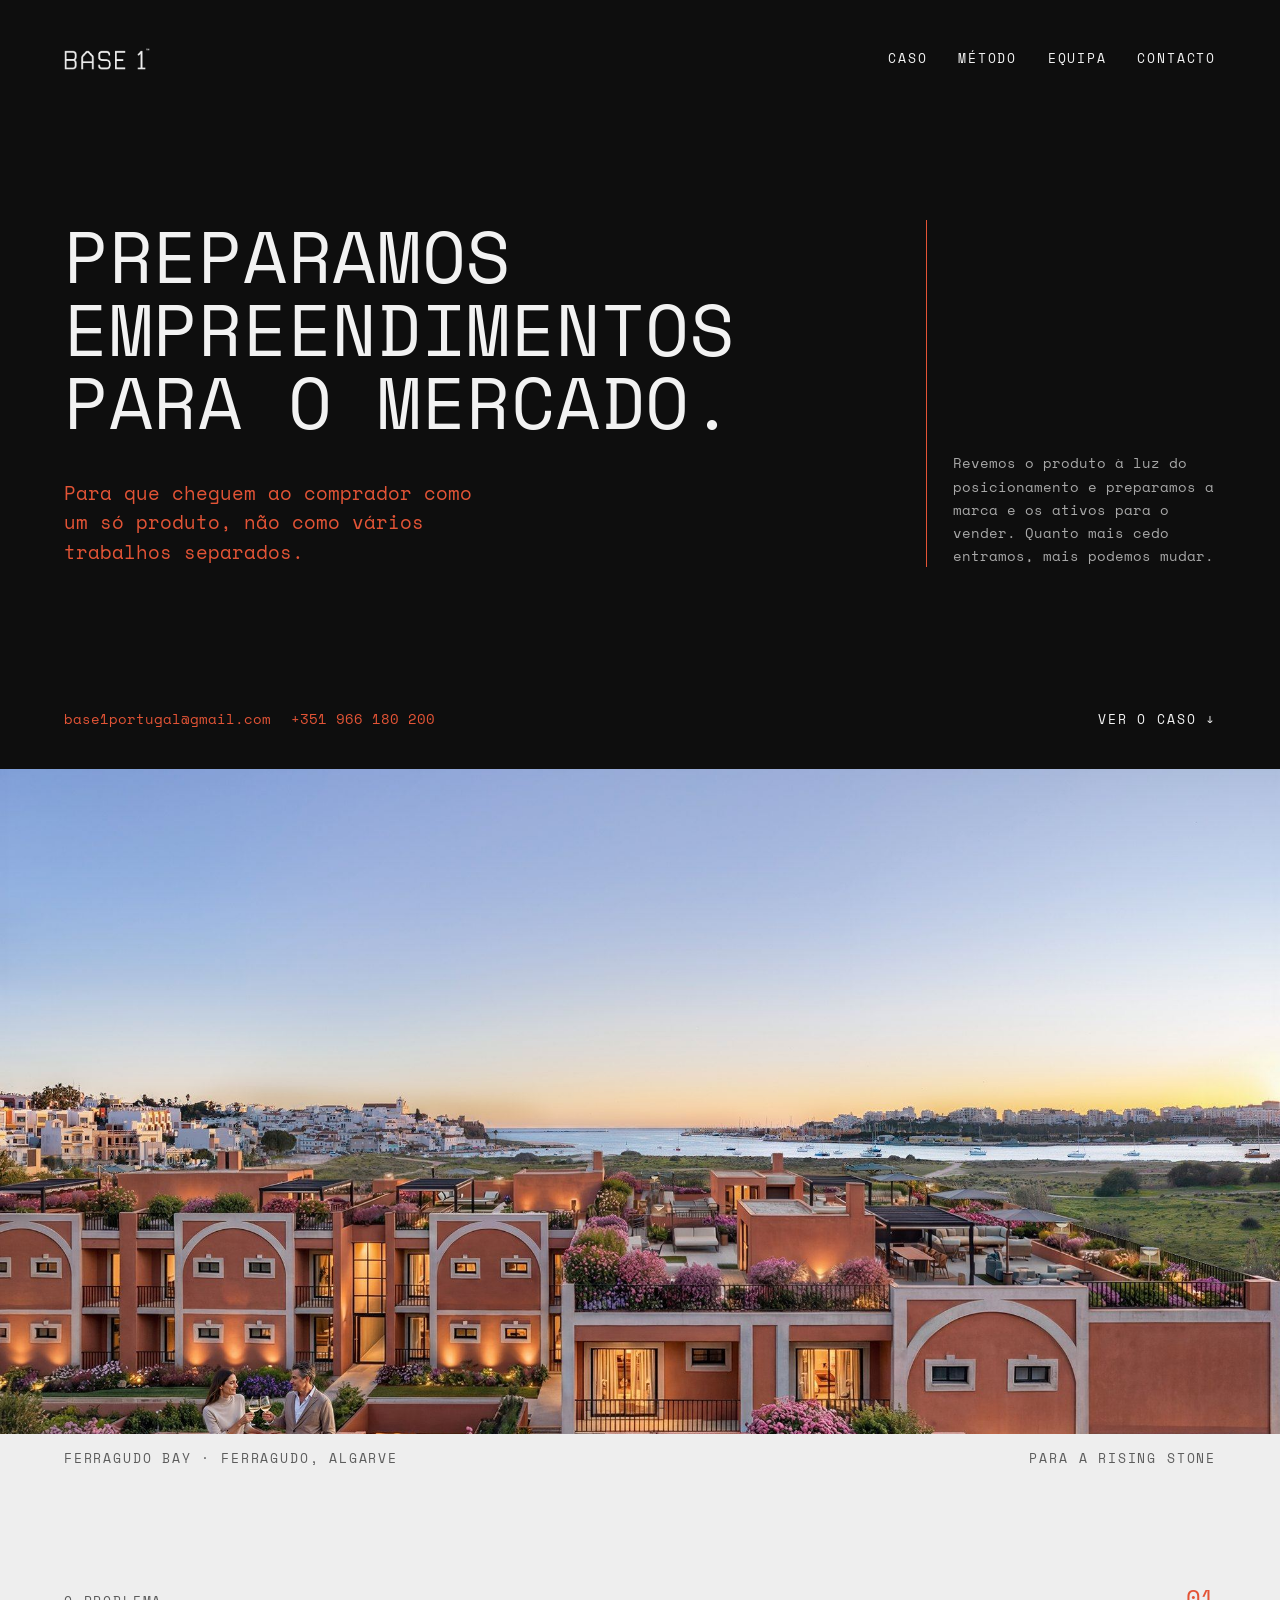
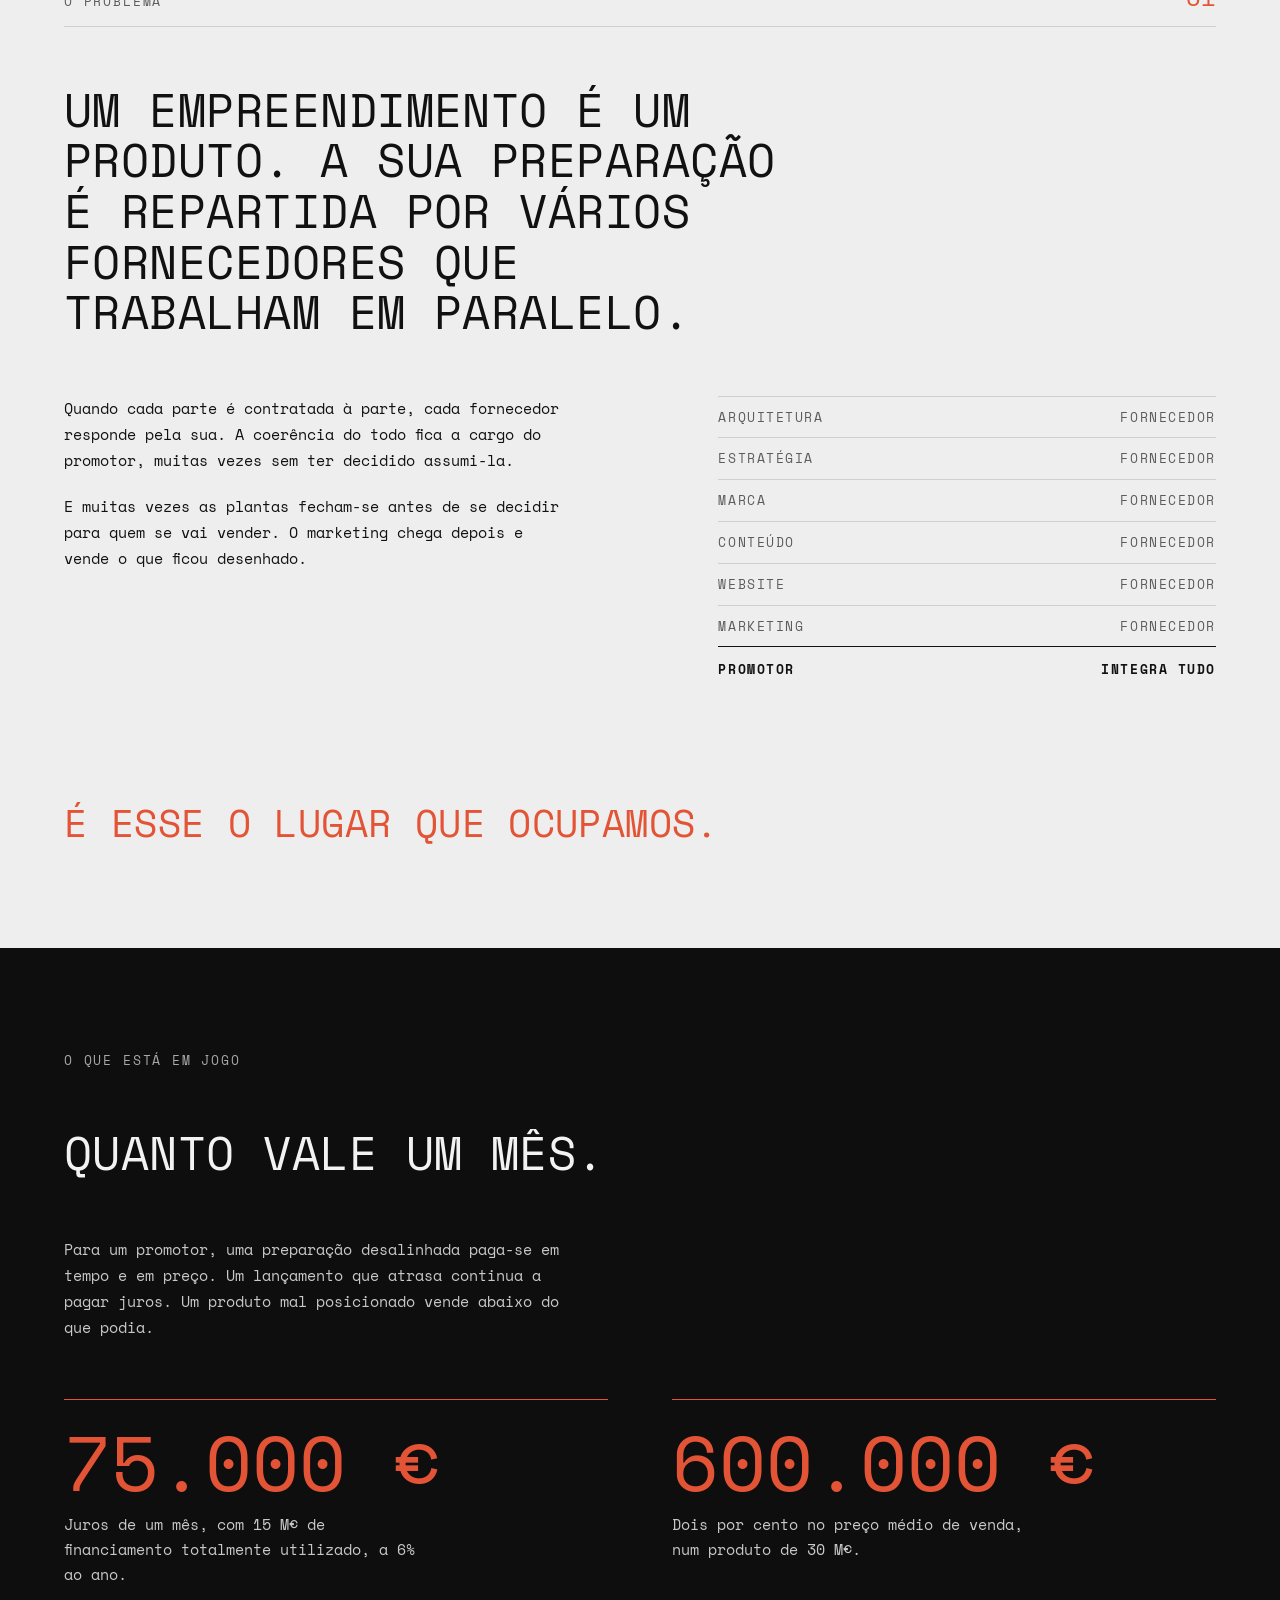
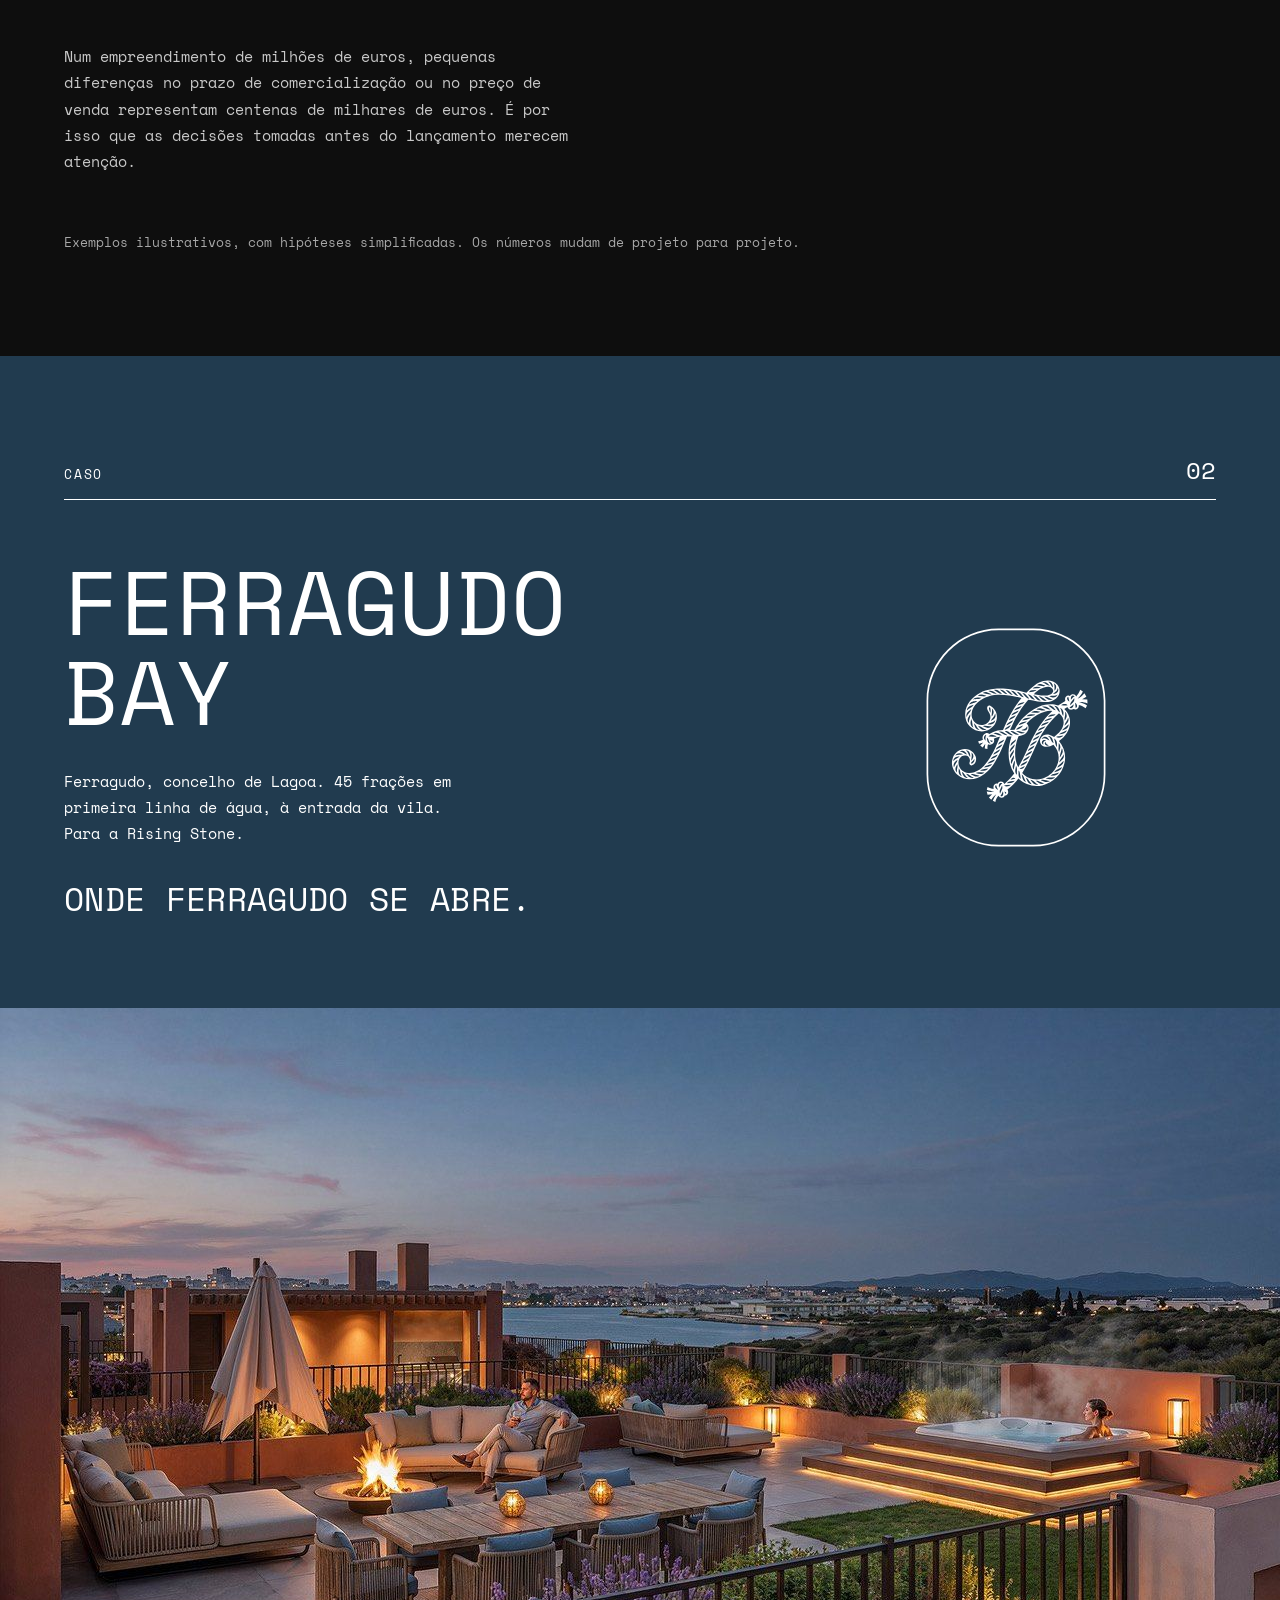
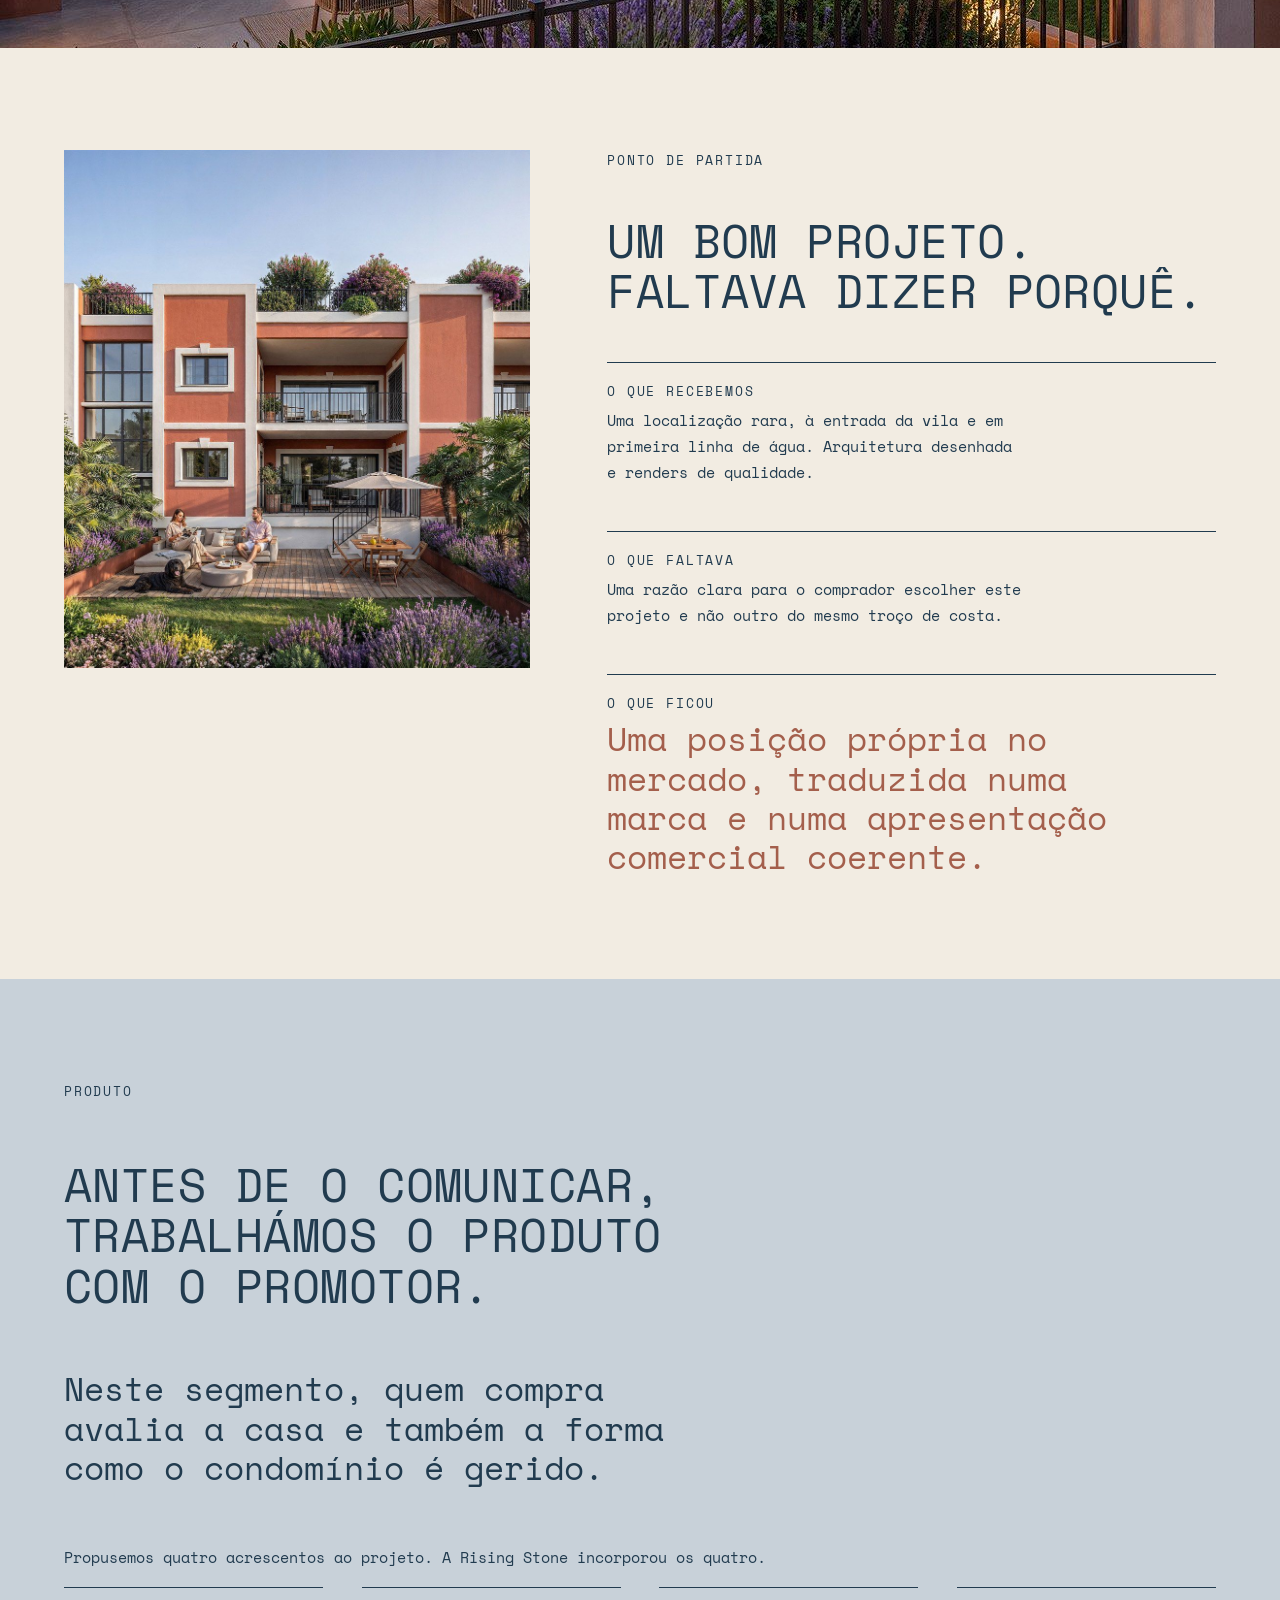
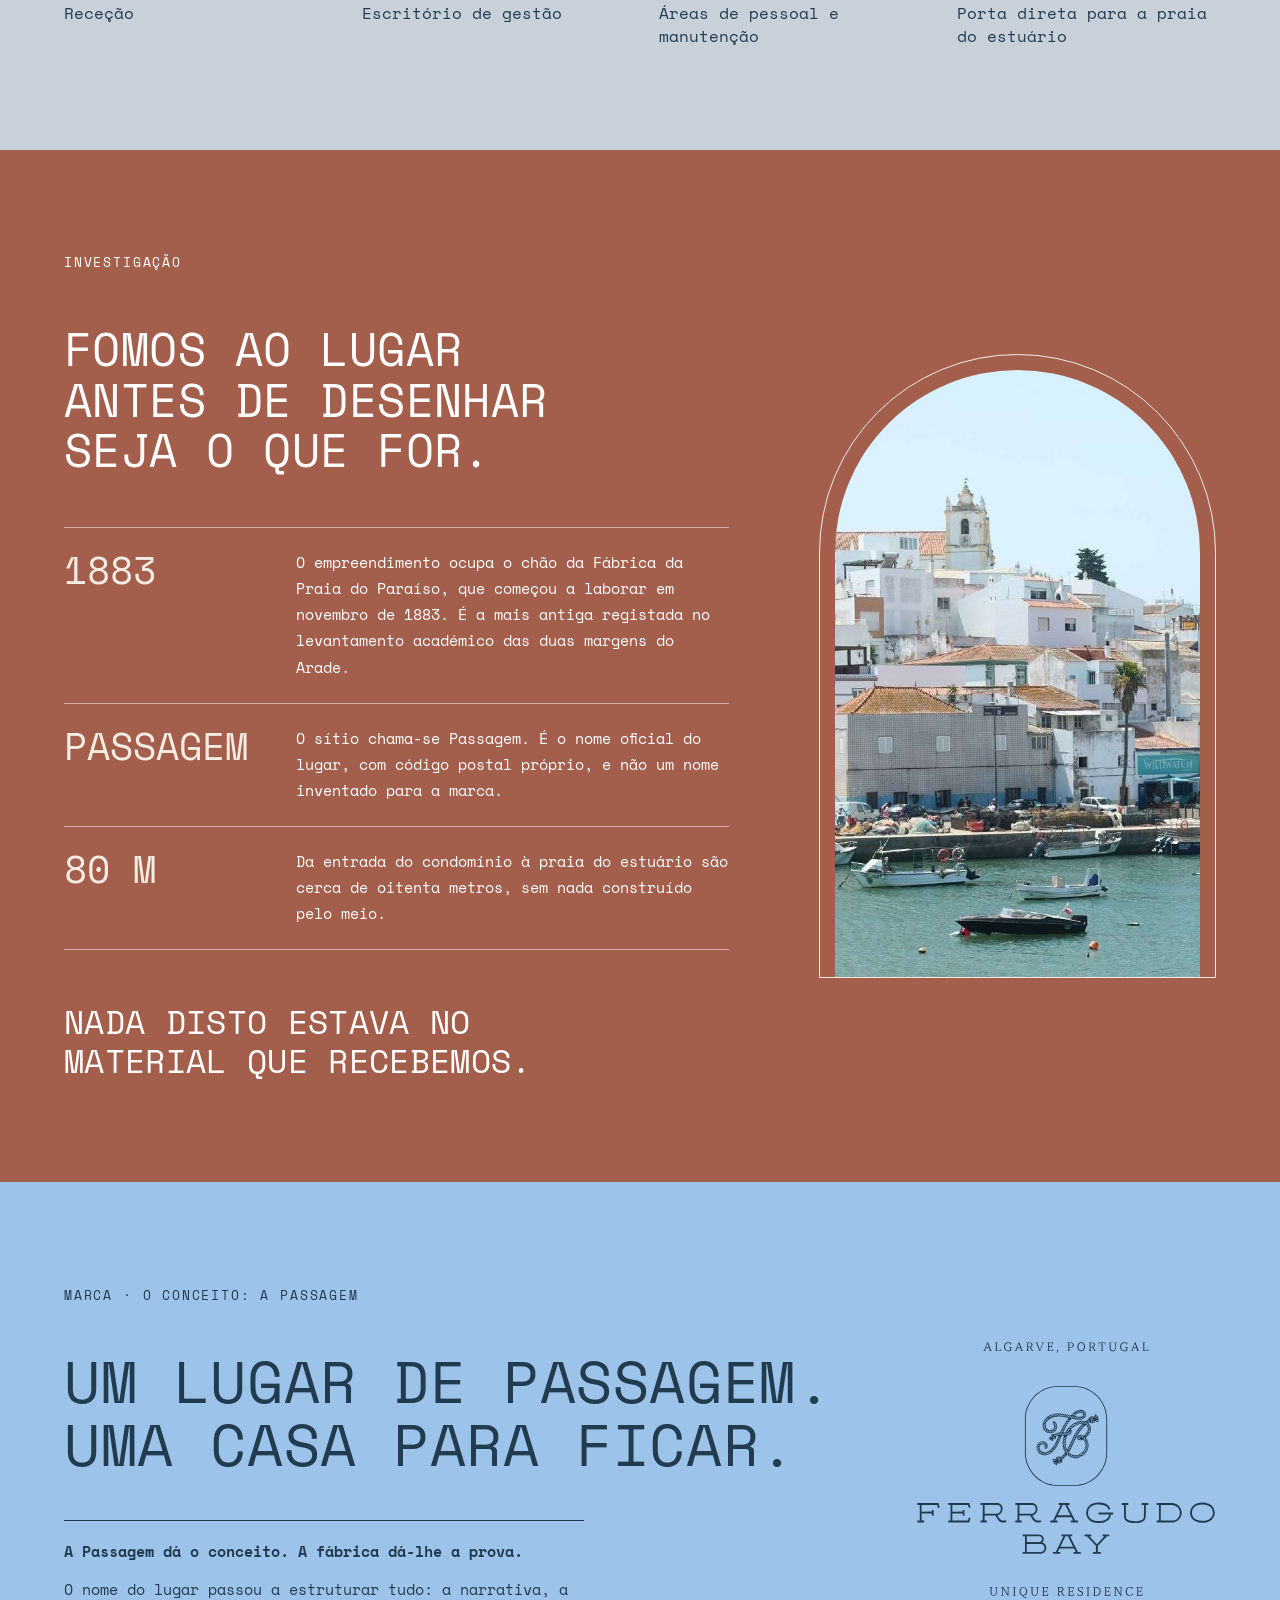
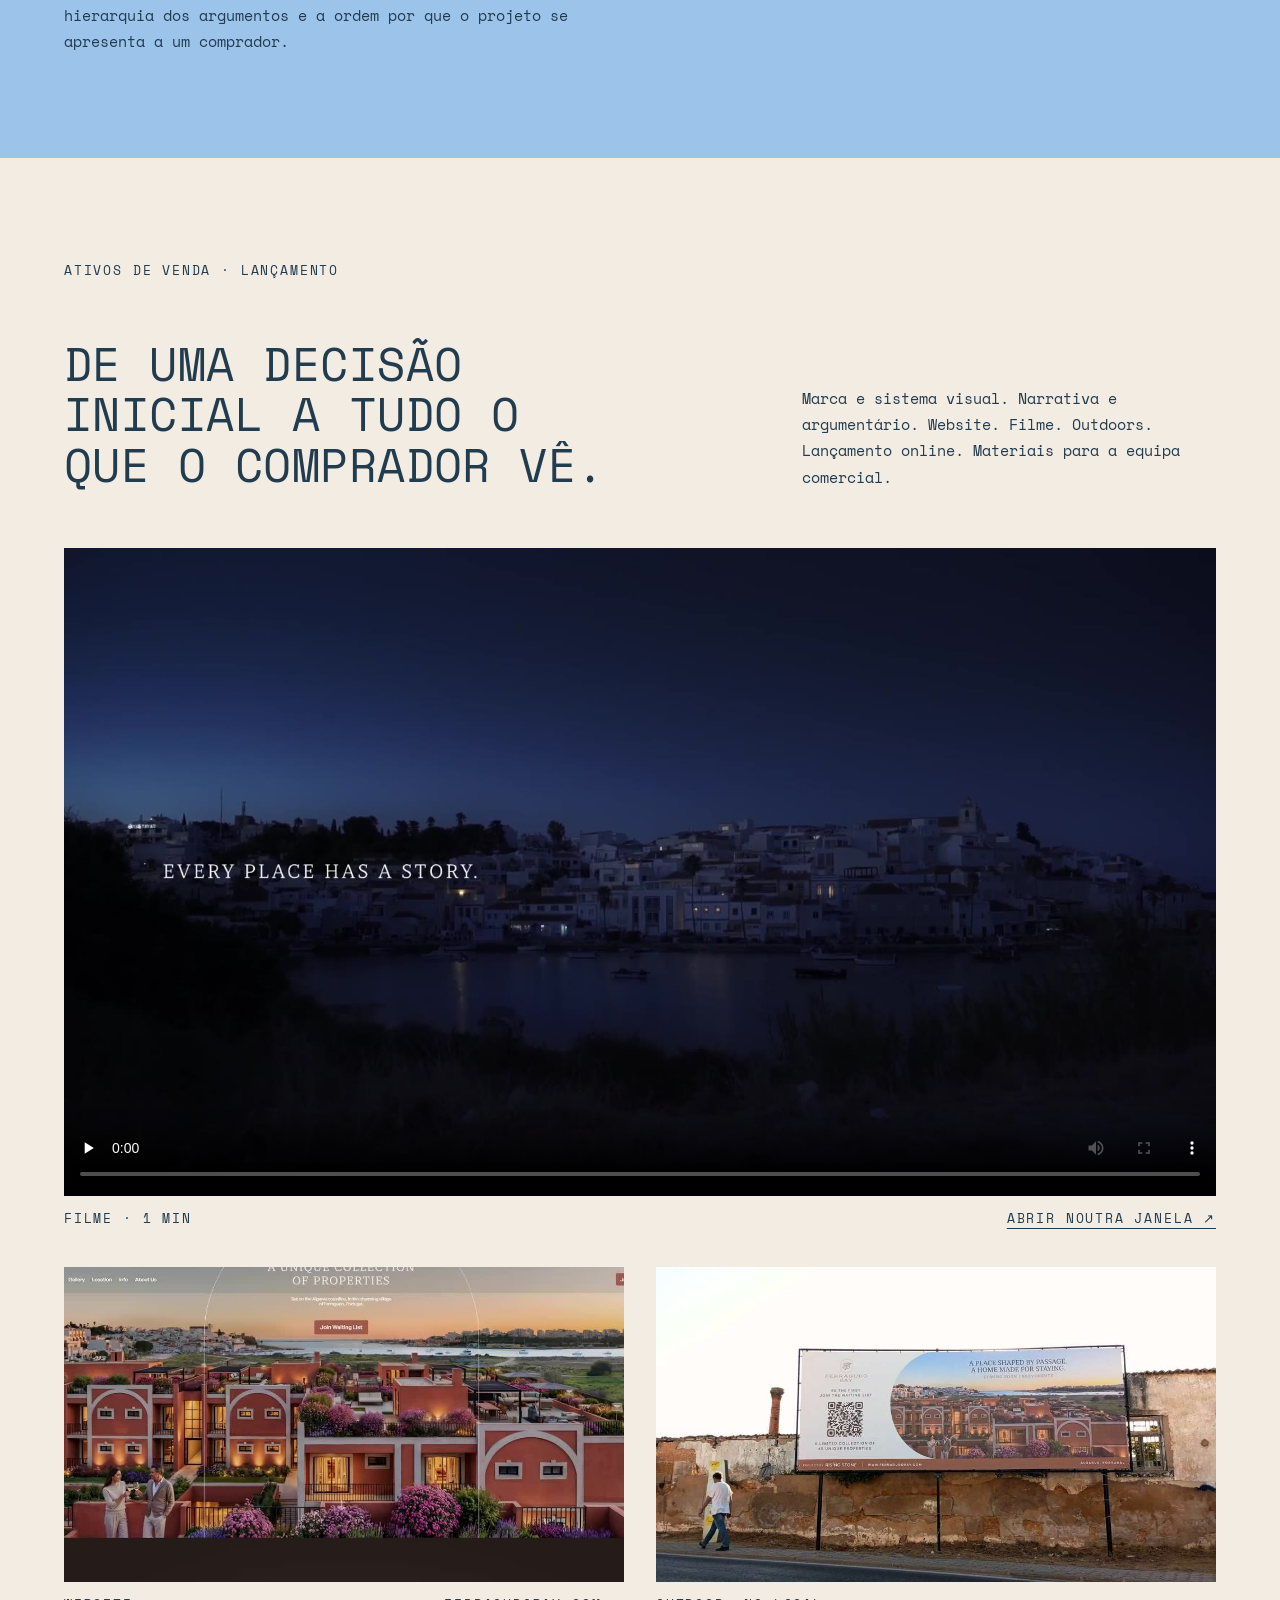
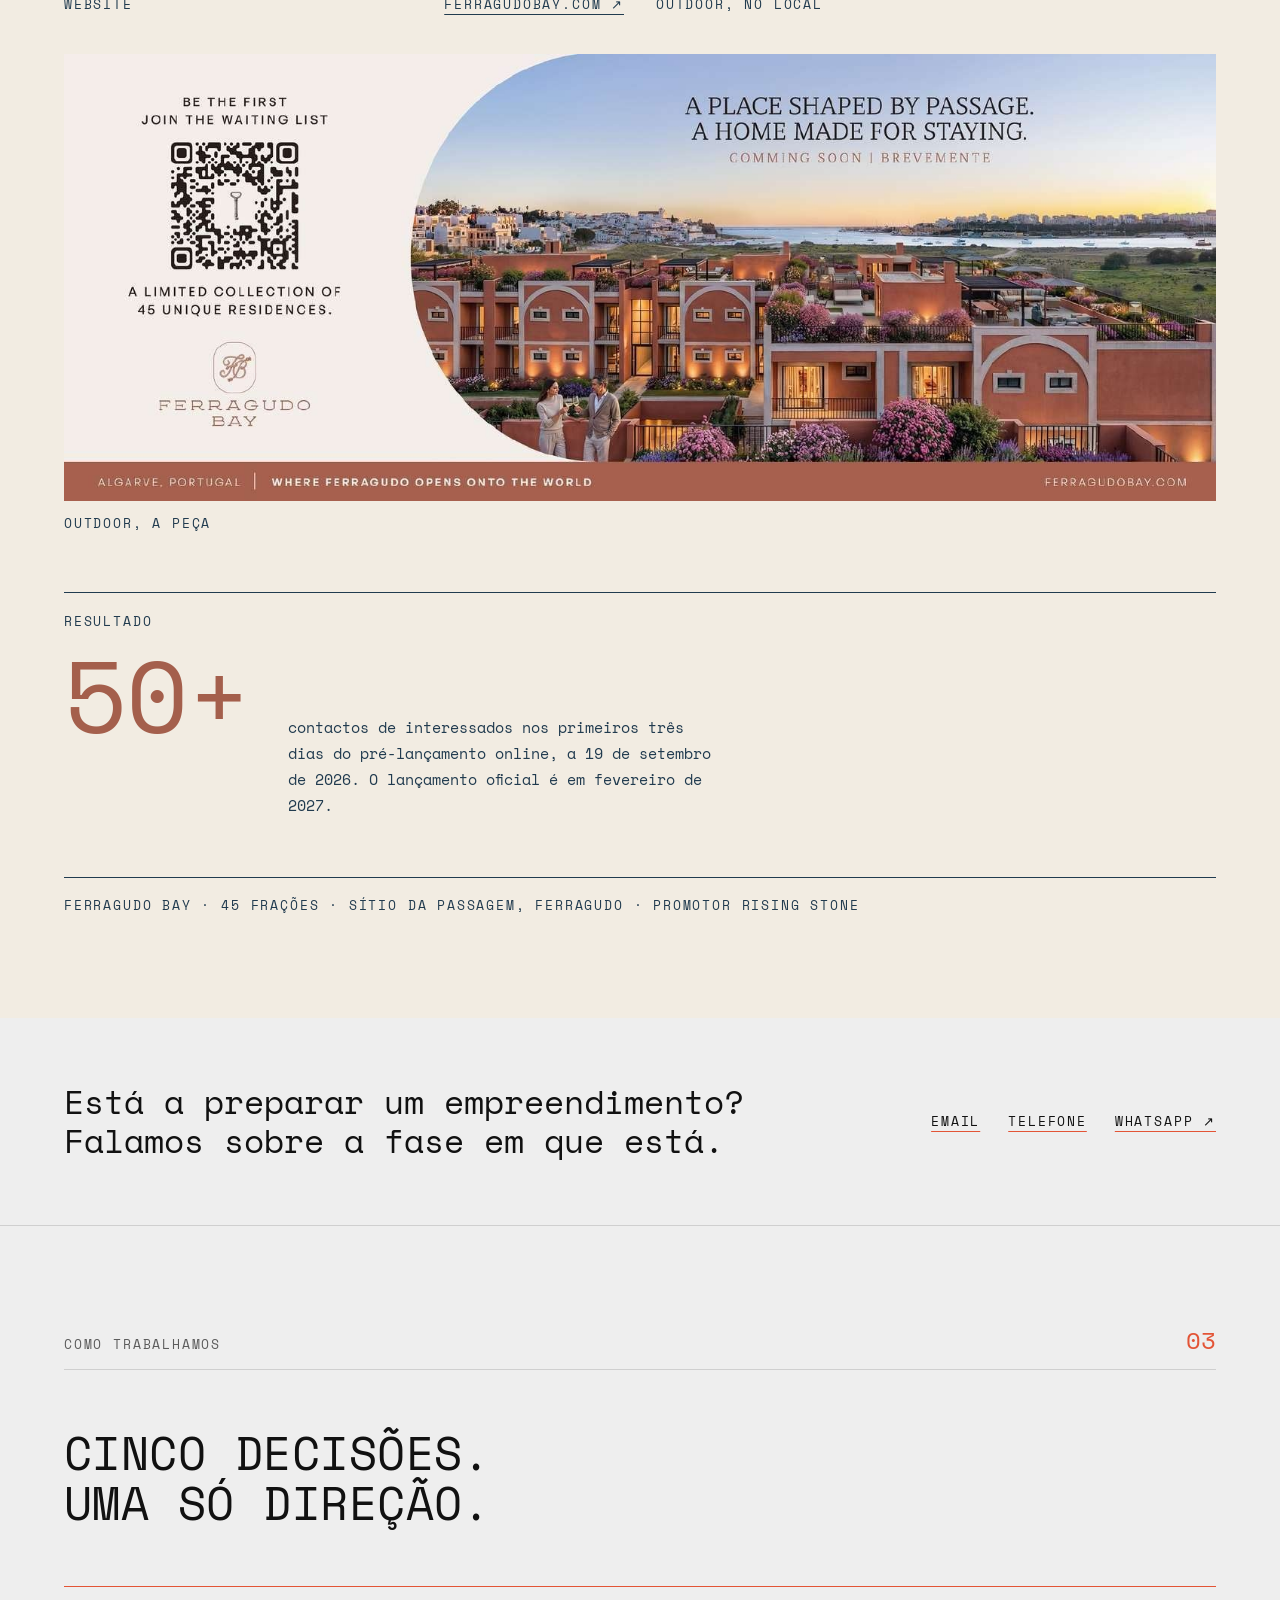
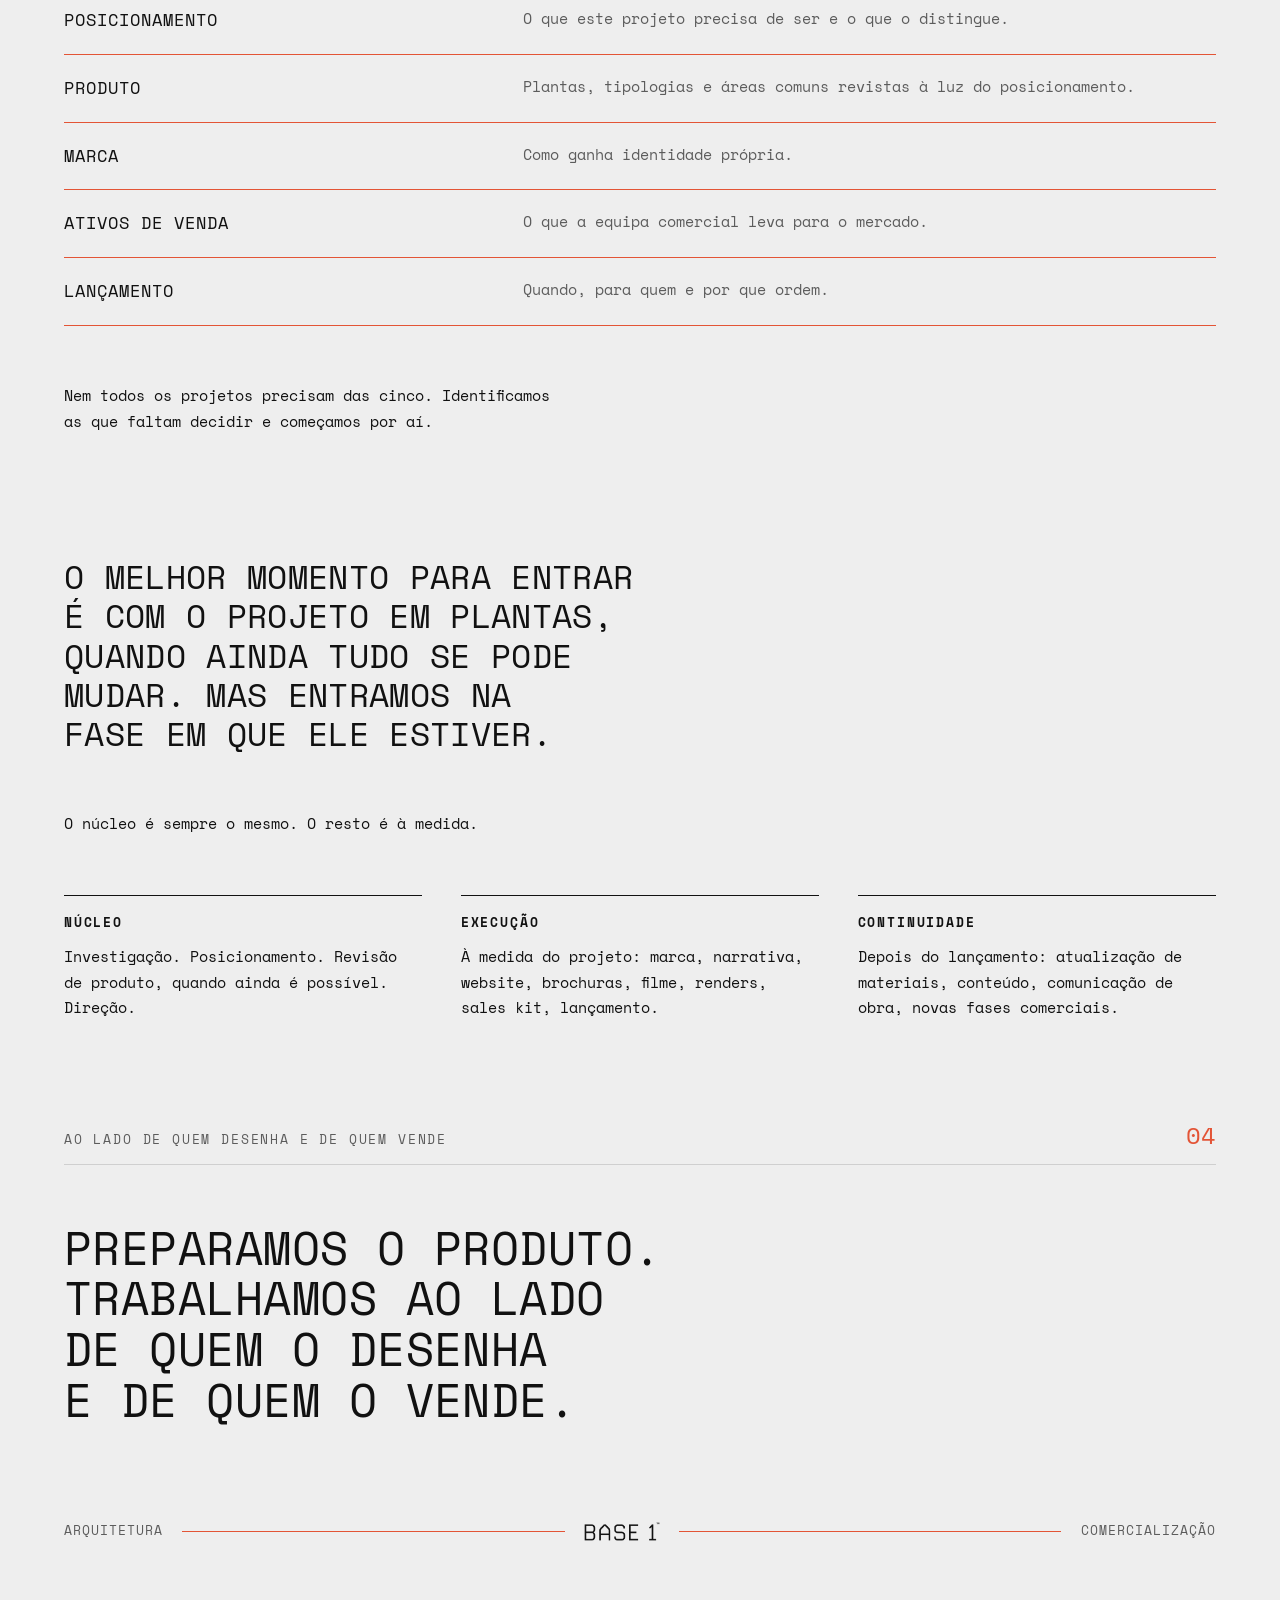
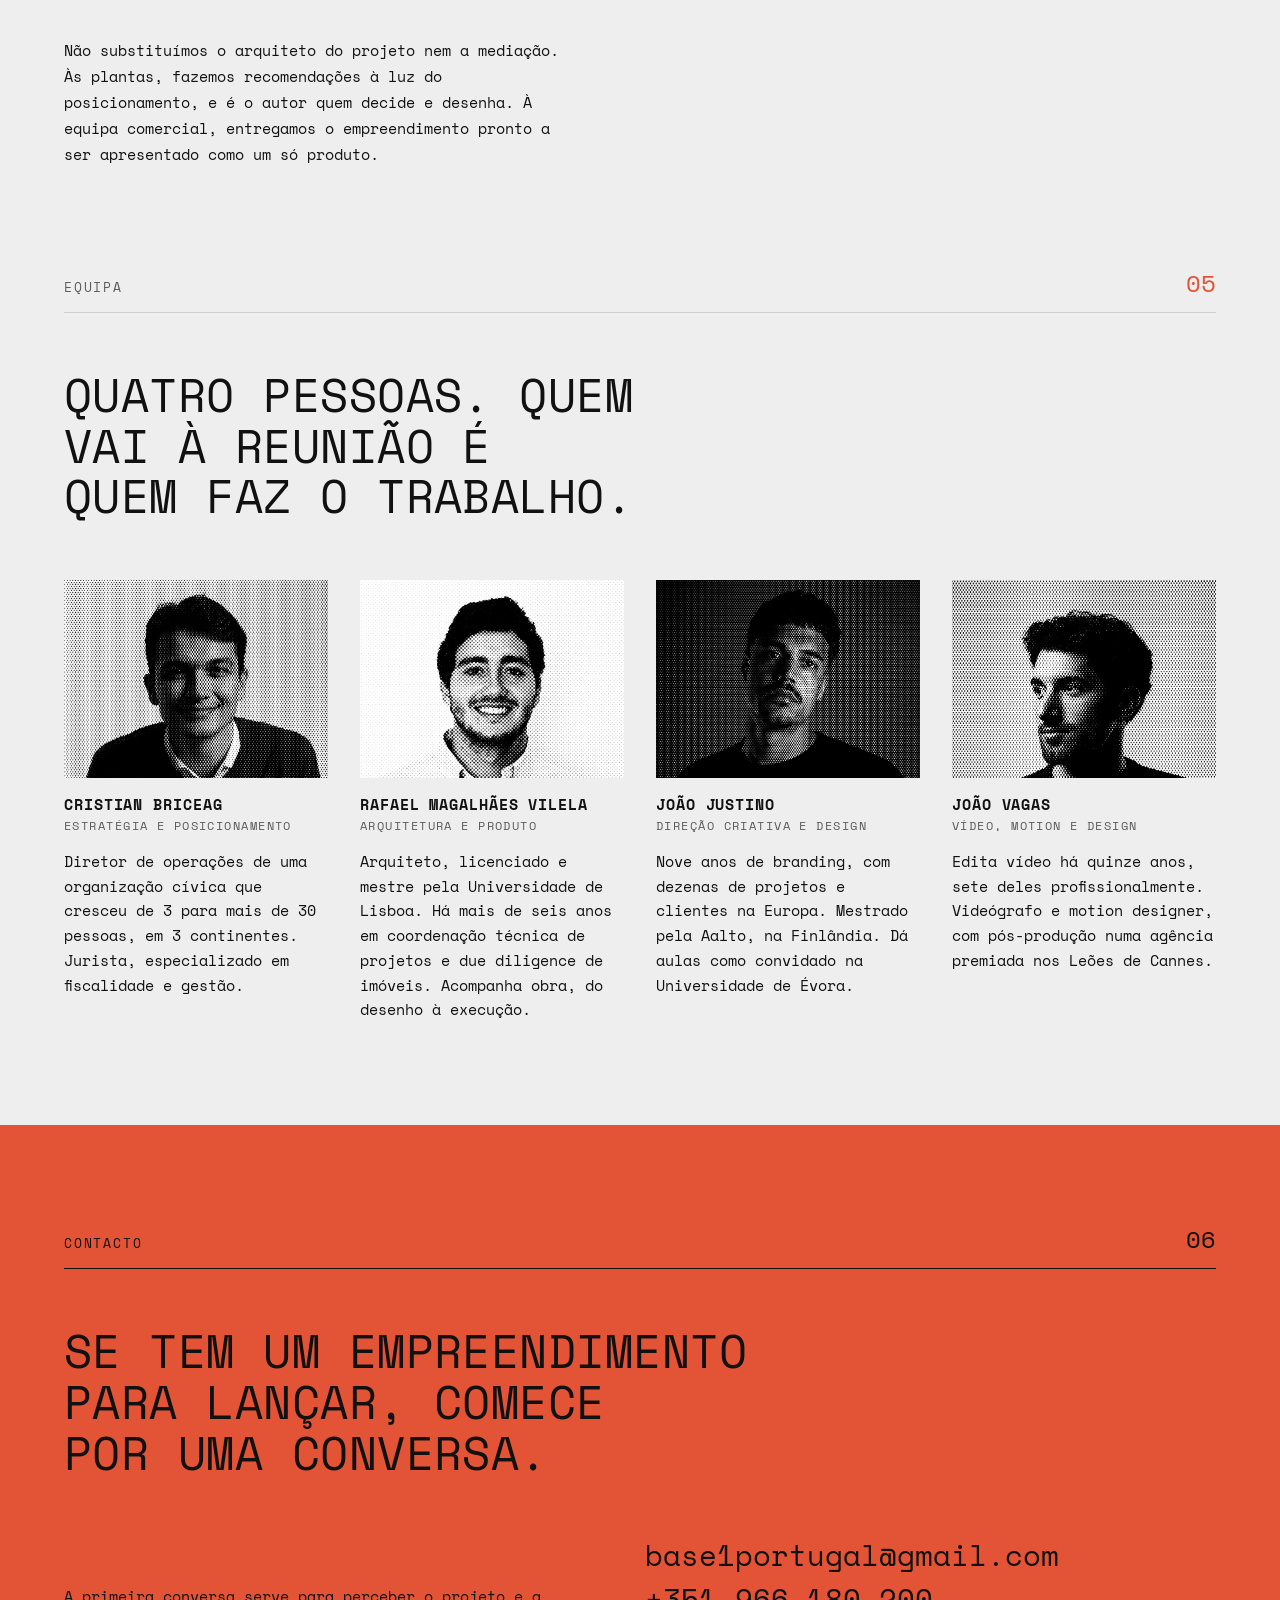
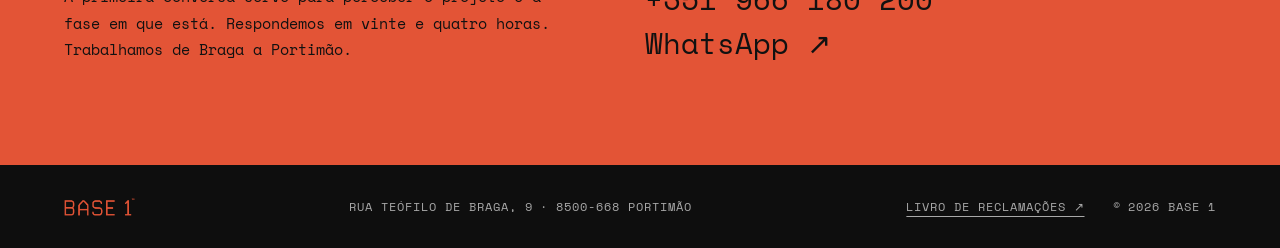
==== index.html @ d5cacc47 "Conceito: logótipo completo do Ferragudo Bay em SVG Co-Authored-By: Claude Opus 5.5 <noreply@anthrop" ====
<!doctype html>
<html lang="pt-PT">
<head>
<meta charset="utf-8">
<meta name="viewport" content="width=device-width, initial-scale=1, viewport-fit=cover">
<title>Base 1 · Preparamos empreendimentos para o mercado</title>
<meta name="description" content="A Base 1 prepara empreendimentos imobiliários para o mercado: produto, posicionamento, marca, ativos de venda e lançamento. Um só parceiro, das plantas ao lançamento.">
<meta name="robots" content="noindex">
<meta name="theme-color" content="#0E0E0E">

<meta property="og:type" content="website">
<meta property="og:locale" content="pt_PT">
<meta property="og:site_name" content="Base 1">
<meta property="og:title" content="Base 1 · Preparamos empreendimentos para o mercado">
<meta property="og:description" content="Produto, posicionamento, marca, ativos de venda e lançamento. Um só parceiro, das plantas ao lançamento.">
<meta property="og:image" content="https://cultureon.github.io/base1portugal.github.io/assets/img/og.jpg">
<meta property="og:image:width" content="1200">
<meta property="og:image:height" content="630">
<meta name="twitter:card" content="summary_large_image">

<link rel="icon" type="image/png" sizes="32x32" href="favicon-32.png">
<link rel="apple-touch-icon" href="apple-touch-icon.png">
<link rel="preload" href="assets/fonts/space-mono-400.woff2" as="font" type="font/woff2" crossorigin>
<link rel="stylesheet" href="assets/site.css?v=2026-10-27b">
</head>
<body>
<a class="skip" href="#conteudo">Saltar para o conteúdo</a>

<!-- ================= HERO ================= -->
<header class="hero band-night">
  <div class="wrap">
    <div class="topbar">
      <img src="assets/img/base1-logo-white.png" alt="Base 1" width="499" height="127">
      <nav class="nav" aria-label="Secções">
        <a href="#caso">Caso</a>
        <a href="#metodo">Método</a>
        <a href="#equipa">Equipa</a>
        <a href="#contacto">Contacto</a>
      </nav>
    </div>
    <div class="hero-main">
      <div class="hero-text">
        <h1 class="caps t-hero">Preparamos empreendimentos para o mercado.</h1>
        <p class="hero-sub">Para que cheguem ao comprador como um só produto, não como vários trabalhos separados.</p>
      </div>
      <p class="hero-aside">Revemos o produto à luz do posicionamento e preparamos a marca e os ativos para o vender. Quanto mais cedo entramos, mais podemos mudar.</p>
    </div>
    <div class="hero-foot">
      <span class="contacts"><span>base1portugal@gmail.com</span><span>+351 966 180 200</span></span>
      <a class="label" href="#caso">Ver o caso ↓</a>
    </div>
  </div>
</header>

<main id="conteudo">

<!-- Imagem de abertura -->
<figure class="bleed bleed--tall">
  <img src="assets/img/hero-2000.jpg"
       srcset="assets/img/hero-1000.jpg 1000w, assets/img/hero-2000.jpg 2000w"
       sizes="100vw" width="2000" height="1333"
       alt="Vista aérea do Ferragudo Bay ao entardecer, com a vila de Ferragudo e o estuário do Arade ao fundo">
  <figcaption class="wrap caption-bar label">
    <span>Ferragudo Bay · Ferragudo, Algarve</span>
    <span>Para a Rising Stone</span>
  </figcaption>
</figure>

<!-- ================= 01 · O PROBLEMA ================= -->
<section class="sec" aria-labelledby="t-problema">
  <div class="wrap stack">
    <div class="sec-head"><span class="label">O problema</span><span class="num">01</span></div>
    <h2 id="t-problema" class="caps t-l" style="max-width: 30ch;">Um empreendimento é um produto. A sua preparação é repartida por vários fornecedores que trabalham em paralelo.</h2>
    <div class="row" style="align-items: flex-start;">
      <div style="flex: 1 1 420px; display: flex; flex-direction: column; gap: 20px;">
        <p class="body">Quando cada parte é contratada à parte, cada fornecedor responde pela sua. A coerência do todo fica a cargo do promotor, muitas vezes sem ter decidido assumi-la.</p>
        <p class="body">E muitas vezes as plantas fecham-se antes de se decidir para quem se vai vender. O marketing chega depois e vende o que ficou desenhado.</p>
      </div>
      <div class="suppliers" aria-label="Quem trabalha num empreendimento">
        <div><span>Arquitetura</span><span>Fornecedor</span></div>
        <div><span>Estratégia</span><span>Fornecedor</span></div>
        <div><span>Marca</span><span>Fornecedor</span></div>
        <div><span>Conteúdo</span><span>Fornecedor</span></div>
        <div><span>Website</span><span>Fornecedor</span></div>
        <div><span>Marketing</span><span>Fornecedor</span></div>
        <div class="total"><span>Promotor</span><span>Integra tudo</span></div>
      </div>
    </div>
    <p class="caps statement accent">É esse o lugar que ocupamos.</p>
  </div>
</section>

<!-- Quanto vale um mês -->
<section class="sec band-night" aria-labelledby="t-mes">
  <div class="wrap stack">
    <span class="label" style="color: var(--night-muted);">O que está em jogo</span>
    <h2 id="t-mes" class="caps t-l">Quanto vale um mês.</h2>
    <p class="body">Para um promotor, uma preparação desalinhada paga-se em tempo e em preço. Um lançamento que atrasa continua a pagar juros. Um produto mal posicionado vende abaixo do que podia.</p>
    <div class="figures">
      <div class="figure">
        <span class="big">75.000 €</span>
        <span class="small">Juros de um mês, com 15 M€ de financiamento totalmente utilizado, a 6% ao ano.</span>
      </div>
      <div class="figure">
        <span class="big">600.000 €</span>
        <span class="small">Dois por cento no preço médio de venda, num produto de 30 M€.</span>
      </div>
    </div>
    <p class="body">Num empreendimento de milhões de euros, pequenas diferenças no prazo de comercialização ou no preço de venda representam centenas de milhares de euros. É por isso que as decisões tomadas antes do lançamento merecem atenção.</p>
    <p class="footnote">Exemplos ilustrativos, com hipóteses simplificadas. Os números mudam de projeto para projeto.</p>
  </div>
</section>

<!-- ================= 02 · CASO · paleta Ferragudo Bay ================= -->
<section id="caso" class="sec band-navy" aria-labelledby="t-caso" style="padding-bottom: clamp(56px, 7vw, 104px);">
  <div class="wrap stack">
    <div class="sec-head"><span class="label">Caso</span><span class="num">02</span></div>
    <div class="row case-open">
      <div class="text">
        <h2 id="t-caso" class="caps t-xl">Ferragudo Bay</h2>
        <p class="body" style="max-width: 46ch;">Ferragudo, concelho de Lagoa. 45 frações em primeira linha de água, à entrada da vila. Para a Rising Stone.</p>
        <p class="caps t-m">Onde Ferragudo se abre.</p>
      </div>
      <div class="mark"><img src="assets/img/fb-simbolo-white.svg" alt="Símbolo Ferragudo Bay" width="1324" height="1608" loading="lazy"></div>
    </div>
  </div>
</section>

<figure class="bleed bleed--mid">
  <img src="assets/img/fb-rooftop.jpg" width="1280" height="853" loading="lazy" alt="Rooftop do Ferragudo Bay ao anoitecer, com o estuário e Portimão ao fundo">
</figure>

<section class="sec band-stone" aria-label="Ponto de partida">
  <div class="wrap row before-after">
    <div class="pic"><img src="assets/img/fb-jardim.jpg" width="960" height="1067" loading="lazy" alt="Fachada e jardim de uma das casas do Ferragudo Bay"></div>
    <div class="text">
      <span class="label">Ponto de partida</span>
      <h3 class="caps t-l">Um bom projeto. Faltava dizer porquê.</h3>
      <div class="ba-item">
        <span class="label">O que recebemos</span>
        <p class="body" style="max-width: 46ch;">Uma localização rara, à entrada da vila e em primeira linha de água. Arquitetura desenhada e renders de qualidade.</p>
      </div>
      <div class="ba-item">
        <span class="label">O que faltava</span>
        <p class="body" style="max-width: 46ch;">Uma razão clara para o comprador escolher este projeto e não outro do mesmo troço de costa.</p>
      </div>
      <div class="ba-item">
        <span class="label">O que ficou</span>
        <p class="t-m clay" style="max-width: 30ch;">Uma posição própria no mercado, traduzida numa marca e numa apresentação comercial coerente.</p>
      </div>
    </div>
  </div>
</section>

<section class="sec band-mist" aria-label="Produto">
  <div class="wrap stack">
    <span class="label">Produto</span>
    <h3 class="caps t-l" style="max-width: 26ch;">Antes de o comunicar, trabalhámos o produto com o promotor.</h3>
    <p class="t-m" style="max-width: 34ch;">Neste segmento, quem compra avalia a casa e também a forma como o condomínio é gerido.</p>
    <div style="display: flex; flex-direction: column; gap: 18px;">
      <span class="small">Propusemos quatro acrescentos ao projeto. A Rising Stone incorporou os quatro.</span>
      <div class="recs">
        <div>Receção</div>
        <div>Escritório de gestão</div>
        <div>Áreas de pessoal e manutenção</div>
        <div>Porta direta para a praia do estuário</div>
      </div>
    </div>
  </div>
</section>

<section class="sec band-clay" aria-label="Investigação">
  <div class="wrap row method">
    <div class="text">
      <span class="label">Investigação</span>
      <h3 class="caps t-l">Fomos ao lugar antes de desenhar seja o que for.</h3>
      <div class="facts">
        <div class="fact">
          <span class="key">1883</span>
          <p>O empreendimento ocupa o chão da Fábrica da Praia do Paraíso, que começou a laborar em novembro de 1883. É a mais antiga registada no levantamento académico das duas margens do Arade.</p>
        </div>
        <div class="fact">
          <span class="key">Passagem</span>
          <p>O sítio chama-se Passagem. É o nome oficial do lugar, com código postal próprio, e não um nome inventado para a marca.</p>
        </div>
        <div class="fact">
          <span class="key">80 m</span>
          <p>Da entrada do condomínio à praia do estuário são cerca de oitenta metros, sem nada construído pelo meio.</p>
        </div>
      </div>
      <p class="caps t-m">Nada disto estava no material que recebemos.</p>
    </div>
    <div class="arch">
      <div class="frame"><img src="assets/img/ferragudo-vila.jpg" width="534" height="1186" loading="lazy" alt="A vila de Ferragudo vista do rio, com a igreja no alto e barcos no Arade"></div>
    </div>
  </div>
</section>

<section class="sec band-sky" aria-label="O conceito">
  <div class="wrap row concept">
    <div class="text">
      <span class="label">Marca · O conceito: A Passagem</span>
      <p class="caps line">Um lugar de passagem. Uma casa para ficar.</p>
      <div class="note">
        <p class="body" style="font-weight: 700;">A Passagem dá o conceito. A fábrica dá-lhe a prova.</p>
        <p class="body">O nome do lugar passou a estruturar tudo: a narrativa, a hierarquia dos argumentos e a ordem por que o projeto se apresenta a um comprador.</p>
      </div>
    </div>
    <div class="logo"><img src="assets/img/fb-logo-completo.svg" width="1880" height="1616" loading="lazy" alt="Logótipo Ferragudo Bay"></div>
  </div>
</section>

<section class="sec band-stone" aria-label="O que construímos">
  <div class="wrap stack">
    <span class="label">Ativos de venda · Lançamento</span>
    <div class="row built-head">
      <h3 class="caps t-l">De uma decisão inicial a tudo o que o comprador vê.</h3>
      <p class="body" style="max-width: 46ch;">Marca e sistema visual. Narrativa e argumentário. Website. Filme. Outdoors. Lançamento online. Materiais para a equipa comercial.</p>
    </div>
    <div class="pieces">
      <figure class="wide film">
        <video controls preload="none" playsinline width="1920" height="1080" poster="assets/img/fb-filme.jpg" aria-label="Filme do Ferragudo Bay">
          <source src="assets/video/ferragudo-bay-teaser.mp4" type="video/mp4">
        </video>
        <figcaption class="label"><span>Filme · 1 min</span><a href="assets/video/ferragudo-bay-teaser.mp4" target="_blank" rel="noopener">Abrir noutra janela ↗</a></figcaption>
      </figure>
      <figure class="r169 shot">
        <a href="https://www.ferragudobay.com" target="_blank" rel="noopener" aria-label="Abrir o website do Ferragudo Bay"><img src="assets/img/fb-website.jpg" width="1280" height="594" loading="lazy" alt="Página inicial do website do Ferragudo Bay"></a>
        <figcaption class="label"><span>Website</span><a href="https://www.ferragudobay.com" target="_blank" rel="noopener">ferragudobay.com ↗</a></figcaption>
      </figure>
      <figure class="r169">
        <img src="assets/img/fb-outdoor-local.jpg" width="1024" height="561" loading="lazy" alt="Outdoor do Ferragudo Bay instalado numa estrada de Ferragudo">
        <figcaption class="label">Outdoor, no local</figcaption>
      </figure>
      <figure class="wide">
        <img src="assets/img/fb-outdoor-peca.jpg" width="1528" height="594" loading="lazy" alt="Peça do outdoor do Ferragudo Bay com lista de espera e código QR">
        <figcaption class="label">Outdoor, a peça</figcaption>
      </figure>
    </div>
    <div class="result">
      <span class="label">Resultado</span>
      <div class="result-row">
        <span class="result-big clay">50+</span>
        <p class="body">contactos de interessados nos primeiros três dias do pré-lançamento online, a 19 de setembro de 2026. O lançamento oficial é em fevereiro de 2027.</p>
      </div>
    </div>
    <div class="case-meta label">
      <span>Ferragudo Bay · 45 frações · Sítio da Passagem, Ferragudo · Promotor Rising Stone</span>
    </div>
  </div>
</section>

<!-- Convite ao contacto, depois do caso -->
<section class="invite" aria-label="Contacto rápido">
  <div class="wrap invite-row">
    <p class="t-m">Está a preparar um empreendimento? Falamos sobre a fase em que está.</p>
    <div class="invite-links label">
      <a href="mailto:base1portugal@gmail.com">Email</a>
      <a href="tel:+351966180200">Telefone</a>
      <a href="https://wa.me/351966180200" target="_blank" rel="noopener">WhatsApp ↗</a>
    </div>
  </div>
</section>

<!-- ================= 03 · COMO TRABALHAMOS · volta a paleta Base 1 ================= -->
<section id="metodo" class="sec" aria-labelledby="t-como">
  <div class="wrap stack">
    <div class="sec-head"><span class="label">Como trabalhamos</span><span class="num">03</span></div>
    <h2 id="t-como" class="caps t-l">Cinco decisões.<br>Uma só direção.</h2>
    <div class="decisions">
      <div class="decision"><span class="name">Posicionamento</span><span class="what">O que este projeto precisa de ser e o que o distingue.</span></div>
      <div class="decision"><span class="name">Produto</span><span class="what">Plantas, tipologias e áreas comuns revistas à luz do posicionamento.</span></div>
      <div class="decision"><span class="name">Marca</span><span class="what">Como ganha identidade própria.</span></div>
      <div class="decision"><span class="name">Ativos de venda</span><span class="what">O que a equipa comercial leva para o mercado.</span></div>
      <div class="decision"><span class="name">Lançamento</span><span class="what">Quando, para quem e por que ordem.</span></div>
    </div>
    <p class="body">Nem todos os projetos precisam das cinco. Identificamos as que faltam decidir e começamos por aí.</p>
    <h3 class="caps t-m scope-title">O melhor momento para entrar é com o projeto em plantas, quando ainda tudo se pode mudar. Mas entramos na fase em que ele estiver.</h3>
    <p class="body">O núcleo é sempre o mesmo. O resto é à medida.</p>
    <div class="scope">
      <div><span class="label">Núcleo</span><p>Investigação. Posicionamento. Revisão de produto, quando ainda é possível. Direção.</p></div>
      <div><span class="label">Execução</span><p>À medida do projeto: marca, narrativa, website, brochuras, filme, renders, sales kit, lançamento.</p></div>
      <div><span class="label">Continuidade</span><p>Depois do lançamento: atualização de materiais, conteúdo, comunicação de obra, novas fases comerciais.</p></div>
    </div>
  </div>
</section>

<!-- ================= 04 · A FRONTEIRA ================= -->
<section class="sec sec--tight-top" aria-labelledby="t-fronteira">
  <div class="wrap stack">
    <div class="sec-head"><span class="label">Ao lado de quem desenha e de quem vende</span><span class="num">04</span></div>
    <h2 id="t-fronteira" class="caps t-l" style="max-width: 28ch;">Preparamos o produto. Trabalhamos ao lado de quem o desenha e de quem o vende.</h2>
    <div class="line-diagram" role="img" aria-label="Arquitetura, Base 1, Comercialização">
      <span>Arquitetura</span>
      <span class="rule" aria-hidden="true"></span>
      <img src="assets/img/base1-logo-black.png" alt="" width="499" height="127">
      <span class="rule" aria-hidden="true"></span>
      <span>Comercialização</span>
    </div>
    <p class="body">Não substituímos o arquiteto do projeto nem a mediação. Às plantas, fazemos recomendações à luz do posicionamento, e é o autor quem decide e desenha. À equipa comercial, entregamos o empreendimento pronto a ser apresentado como um só produto.</p>
  </div>
</section>

<!-- ================= 05 · EQUIPA ================= -->
<section id="equipa" class="sec sec--tight-top" aria-labelledby="t-equipa">
  <div class="wrap stack">
    <div class="sec-head"><span class="label">Equipa</span><span class="num">05</span></div>
    <h2 id="t-equipa" class="caps t-l" style="max-width: 28ch;">Quatro pessoas. Quem vai à reunião é quem faz o trabalho.</h2>
    <div class="team">
      <div class="person">
        <img src="assets/img/equipa-cristian.jpg" width="900" height="675" loading="lazy" alt="Retrato de Cristian Briceag">
        <div><span class="name">Cristian Briceag</span><span class="role">Estratégia e posicionamento</span></div>
        <p>Diretor de operações de uma organização cívica que cresceu de 3 para mais de 30 pessoas, em 3 continentes. Jurista, especializado em fiscalidade e gestão.</p>
      </div>
      <div class="person">
        <img src="assets/img/equipa-rafael.jpg" width="900" height="675" loading="lazy" alt="Retrato de Rafael Magalhães Vilela">
        <div><span class="name">Rafael Magalhães Vilela</span><span class="role">Arquitetura e produto</span></div>
        <p>Arquiteto, licenciado e mestre pela Universidade de Lisboa. Há mais de seis anos em coordenação técnica de projetos e due diligence de imóveis. Acompanha obra, do desenho à execução.</p>
      </div>
      <div class="person">
        <img src="assets/img/equipa-justino.jpg" width="900" height="675" loading="lazy" alt="Retrato de João Justino">
        <div><span class="name">João Justino</span><span class="role">Direção criativa e design</span></div>
        <p>Nove anos de branding, com dezenas de projetos e clientes na Europa. Mestrado pela Aalto, na Finlândia. Dá aulas como convidado na Universidade de Évora.</p>
      </div>
      <div class="person">
        <img src="assets/img/equipa-vagas.jpg" width="900" height="675" loading="lazy" alt="Retrato de João Vagas">
        <div><span class="name">João Vagas</span><span class="role">Vídeo, motion e design</span></div>
        <p>Edita vídeo há quinze anos, sete deles profissionalmente. Videógrafo e motion designer, com pós-produção numa agência premiada nos Leões de Cannes.</p>
      </div>
    </div>
  </div>
</section>

<!-- ================= 06 · CONTACTO ================= -->
<section id="contacto" class="sec band-orange" aria-labelledby="t-contacto">
  <div class="wrap stack">
    <div class="sec-head"><span class="label">Contacto</span><span class="num">06</span></div>
    <h2 id="t-contacto" class="caps t-l" style="max-width: 26ch;">Se tem um empreendimento para lançar, comece por uma conversa.</h2>
    <div class="row contact-row">
      <p class="body">A primeira conversa serve para perceber o projeto e a fase em que está. Respondemos em vinte e quatro horas. Trabalhamos de Braga a Portimão.</p>
      <div class="contact-lines">
        <a href="mailto:base1portugal@gmail.com">base1portugal@gmail.com</a>
        <a href="tel:+351966180200">+351 966 180 200</a>
        <a href="https://wa.me/351966180200" target="_blank" rel="noopener">WhatsApp ↗</a>
      </div>
    </div>
  </div>
</section>

</main>

<footer class="foot band-night">
  <div class="wrap">
    <img src="assets/img/base1-logo-orange.png" alt="Base 1" width="499" height="127">
    <span>Rua Teófilo de Braga, 9 · 8500-668 Portimão</span>
    <div class="links">
      <a href="https://www.livroreclamacoes.pt" target="_blank" rel="noopener">Livro de reclamações ↗</a>
      <span>© 2026 Base 1</span>
    </div>
  </div>
</footer>

</body>
</html>
---- assets/site.css ----
/* Base 1 · landing v1
   Layout: one long page. Base 1 sections on neutral grey with vermilion;
   the Ferragudo Bay case switches to the project's own palette and the
   Base 1 orange disappears until "Como trabalhamos". */

@font-face {
  font-family: "Space Mono";
  src: url("fonts/space-mono-400.woff2") format("woff2"),
       url("fonts/space-mono-400.woff") format("woff");
  font-weight: 400;
  font-style: normal;
  font-display: swap;
}
@font-face {
  font-family: "Space Mono";
  src: url("fonts/space-mono-700.woff2") format("woff2"),
       url("fonts/space-mono-700.woff") format("woff");
  font-weight: 700;
  font-style: normal;
  font-display: swap;
}

:root {
  color-scheme: light;
  /* Base 1 */
  --ground: #EEEEEE;
  --ink: #111111;
  --muted: #5C5C5C;
  --rule: #CFCFCF;
  --orange: #E35436;
  --night: #0E0E0E;
  --night-muted: #A8A8A8;
  --night-text: #C9C9C9;
  --paper: #F2F2F2;
  /* Ferragudo Bay */
  --fb-stone: #F2ECE2;
  --fb-navy: #213B4F;
  --fb-clay: #A45F4C;
  --fb-mist: #C8D1D9;
  --fb-sky: #9CC3EA;

  --mono: "Space Mono", ui-monospace, "SFMono-Regular", Menlo, Consolas, monospace;
  --gutter: clamp(20px, 5vw, 80px);
  --section: clamp(72px, 8vw, 128px);

  --t-hero: clamp(32px, 5.6vw, 84px);
  --t-xl: clamp(40px, 7vw, 104px);
  --t-l: clamp(26px, 3.6vw, 52px);
  --t-m: clamp(22px, 2.6vw, 38px);
  --t-body: clamp(15px, 1.2vw, 17px);
  --t-label: 13px;
}

*, *::before, *::after { box-sizing: border-box; }

html { -webkit-text-size-adjust: 100%; scroll-behavior: smooth; }
@media (prefers-reduced-motion: reduce) { html { scroll-behavior: auto; } }

body {
  margin: 0;
  background: var(--ground);
  color: var(--ink);
  font-family: var(--mono);
  font-size: 16px;
  line-height: 1.6;
  -webkit-font-smoothing: antialiased;
}

img { display: block; max-width: 100%; height: auto; }
h1, h2, h3, p, figure { margin: 0; }
a { color: inherit; text-decoration-thickness: 1px; text-underline-offset: 5px; }
a:hover { text-decoration-thickness: 2px; }
a:focus-visible { outline: 2px solid currentColor; outline-offset: 4px; }
::selection { background: var(--orange); color: var(--ink); }

.skip {
  position: absolute; left: 8px; top: -60px;
  background: var(--ink); color: var(--paper);
  padding: 10px 14px; z-index: 10; text-decoration: none;
}
.skip:focus { top: 8px; }

/* ---------- structure ---------- */
.wrap {
  max-width: 1280px;
  margin: 0 auto;
  padding-left: max(var(--gutter), env(safe-area-inset-left, 0px));
  padding-right: max(var(--gutter), env(safe-area-inset-right, 0px));
}
.sec { padding-block: var(--section); }
.sec--tight-top { padding-top: 0; }
.stack { display: flex; flex-direction: column; gap: clamp(36px, 4.5vw, 64px); }
.row { display: flex; flex-wrap: wrap; gap: clamp(36px, 6vw, 96px); }
.row > * { min-width: 0; }

.band-night { background: var(--night); color: var(--paper); }
.band-orange { background: var(--orange); color: var(--ink); }
.band-stone { background: var(--fb-stone); color: var(--fb-navy); }
.band-mist { background: var(--fb-mist); color: var(--fb-navy); }
.band-clay { background: var(--fb-clay); color: #FFFFFF; }
.band-sky { background: var(--fb-sky); color: var(--fb-navy); }
.band-navy { background: var(--fb-navy); color: #FFFFFF; }

/* ---------- type ---------- */
.label {
  font-size: var(--t-label);
  letter-spacing: 0.14em;
  text-transform: uppercase;
}
.caps { text-transform: uppercase; letter-spacing: 0.01em; font-weight: 400; }
.t-hero { font-size: var(--t-hero); line-height: 1.02; }
.t-xl { font-size: var(--t-xl); line-height: 1; }
.t-l { font-size: var(--t-l); line-height: 1.1; text-wrap: balance; }
.t-m { font-size: var(--t-m); line-height: 1.18; text-wrap: balance; }
.body { font-size: var(--t-body); line-height: 1.7; max-width: 56ch; }
.small { font-size: 15px; line-height: 1.65; }
.muted { color: var(--muted); }
.accent { color: var(--orange); }
.clay { color: var(--fb-clay); }

.sec-head {
  display: flex; justify-content: space-between; align-items: baseline; gap: 16px;
  border-bottom: 1px solid var(--rule);
  padding-bottom: 14px;
}
.sec-head .label { color: var(--muted); }
.sec-head .num { font-size: 24px; line-height: 1; color: var(--orange); }
.band-stone .sec-head { border-color: var(--fb-navy); }
.band-stone .sec-head .label { color: var(--fb-navy); }
.band-stone .sec-head .num { color: var(--fb-clay); }
.band-navy .sec-head { border-color: #FFFFFF; }
.band-navy .sec-head .label, .band-navy .sec-head .num { color: #FFFFFF; }
.band-orange .sec-head { border-color: var(--ink); }
.band-orange .sec-head .label,
.band-orange .sec-head .num { color: var(--ink); }

/* ---------- hero ---------- */
.hero .wrap {
  display: flex; flex-direction: column;
  gap: clamp(72px, 11vw, 168px);
  padding-block: clamp(28px, 3vw, 40px);
}
.topbar { display: flex; justify-content: space-between; align-items: center; gap: 24px; flex-wrap: wrap; }
.topbar img { height: 22px; width: auto; }
.nav { display: flex; flex-wrap: wrap; gap: 8px clamp(16px, 2.4vw, 32px); }
.nav a {
  font-size: var(--t-label); letter-spacing: 0.14em; text-transform: uppercase;
  color: var(--paper); text-decoration: none;
  padding-block: 10px;
}
.nav a:hover { color: var(--orange); }
.hero-main { display: flex; flex-wrap: wrap; gap: clamp(36px, 5vw, 72px); align-items: stretch; }
.hero-text { flex: 1 1 600px; min-width: 0; display: flex; flex-direction: column; gap: clamp(24px, 3vw, 40px); }
.hero-sub { max-width: 36ch; font-size: clamp(16px, 1.5vw, 20px); line-height: 1.55; color: var(--orange); }
.hero-aside {
  flex: 0 1 290px; min-width: 0;
  border-left: 1px solid var(--orange);
  padding-left: clamp(20px, 2vw, 32px);
  display: flex; flex-direction: column; justify-content: flex-end;
  font-size: 14px; line-height: 1.65; color: var(--night-muted);
}
.hero-foot {
  display: flex; justify-content: space-between; align-items: baseline;
  flex-wrap: wrap; gap: 12px 32px; font-size: 14px; color: var(--orange);
}
.hero-foot a { color: var(--paper); text-decoration: none; }
.hero-foot .contacts { display: flex; flex-wrap: wrap; gap: 4px 20px; }
.hero-foot .contacts span { white-space: nowrap; }

/* ---------- full-bleed images ---------- */
.bleed img { width: 100%; object-fit: cover; }
.bleed--tall img { height: clamp(420px, 52vw, 800px); object-position: 50% 62%; }
.bleed--mid img { height: clamp(300px, 50vw, 760px); object-position: 50% 55%; }
.caption-bar {
  display: flex; justify-content: space-between; flex-wrap: wrap; gap: 8px 24px;
  padding-block: 14px; color: var(--muted);
}

/* ---------- 01 problem ---------- */
.suppliers { flex: 1 1 340px; display: flex; flex-direction: column; font-size: 13px; letter-spacing: 0.12em; text-transform: uppercase; }
.suppliers div { display: flex; justify-content: space-between; gap: 16px; padding-block: 10px; border-top: 1px solid var(--rule); color: var(--muted); }
.suppliers div.total { border-top-color: var(--ink); color: var(--ink); font-weight: 700; padding-block: 12px; }
.statement { padding-top: clamp(16px, 4vw, 56px); font-size: clamp(24px, 3vw, 42px); line-height: 1.15; }

/* ---------- money ---------- */
.figures { display: flex; flex-wrap: wrap; gap: clamp(32px, 5vw, 80px); }
.figure { flex: 1 1 380px; min-width: 0; border-top: 1px solid var(--orange); padding-top: 24px; display: flex; flex-direction: column; gap: 12px; }
.figure .big { font-size: clamp(40px, 6vw, 88px); line-height: 1; color: var(--orange); }
.figure .small { color: var(--night-text); max-width: 40ch; }
.band-night .body { color: var(--night-text); }
.footnote { font-size: 13px; line-height: 1.6; color: var(--night-muted); }

/* ---------- case ---------- */
.case-open { align-items: center; }
.case-open .text { flex: 1 1 520px; display: flex; flex-direction: column; gap: clamp(20px, 2.5vw, 32px); }
.case-open .mark { flex: 0 1 400px; padding: clamp(40px, 5vw, 72px); display: flex; align-items: center; justify-content: center; }
.case-open .mark img { width: 100%; max-width: 180px; }

.before-after { align-items: flex-start; }
.before-after .pic { flex: 1 1 360px; max-width: 480px; }
.before-after .pic img { width: 100%; aspect-ratio: 960 / 1067; object-fit: cover; }
.before-after .text { flex: 1.4 1 460px; display: flex; flex-direction: column; gap: clamp(28px, 3.5vw, 48px); }
.ba-item { display: flex; flex-direction: column; gap: 6px; border-top: 1px solid var(--fb-navy); padding-top: 18px; }

.recs { display: flex; flex-wrap: wrap; gap: 24px clamp(24px, 3vw, 40px); }
.recs div { flex: 1 1 220px; min-width: 0; border-top: 1px solid var(--fb-navy); padding-top: 14px; font-size: clamp(15px, 1.25vw, 18px); line-height: 1.4; }

.method { align-items: center; gap: clamp(48px, 7vw, 112px); }
.method .text { flex: 1.5 1 520px; display: flex; flex-direction: column; gap: clamp(32px, 4vw, 52px); }
.facts { display: flex; flex-direction: column; border-bottom: 1px solid rgba(255, 255, 255, 0.5); }
.fact { display: flex; flex-wrap: wrap; gap: 8px 32px; padding-block: 22px; border-top: 1px solid rgba(255, 255, 255, 0.5); }
.fact .key { flex: 0 0 200px; font-size: clamp(28px, 3vw, 40px); line-height: 1.05; color: var(--fb-stone); text-transform: uppercase; }
.fact p { flex: 1 1 300px; min-width: 0; max-width: 52ch; font-size: var(--t-body); line-height: 1.7; }
.arch { flex: 1 1 300px; max-width: 420px; margin-inline: auto; }
.arch .frame { border: 1px solid var(--fb-stone); border-radius: 999px 999px 0 0; padding: clamp(10px, 1.2vw, 16px) clamp(10px, 1.2vw, 16px) 0; }
.arch img { width: 100%; aspect-ratio: 3 / 5; object-fit: cover; object-position: 30% 50%; border-radius: 999px 999px 0 0; }

.concept { align-items: center; }
.concept .text { flex: 1.6 1 520px; display: flex; flex-direction: column; gap: clamp(28px, 3.5vw, 48px); }
.concept .line { font-size: clamp(30px, 4.6vw, 68px); line-height: 1.06; }
.concept .note { display: flex; flex-direction: column; gap: 12px; max-width: 52ch; border-top: 1px solid var(--fb-navy); padding-top: 18px; }
.concept .logo { flex: 1 1 280px; max-width: 300px; margin-inline: auto; }

.built-head { align-items: flex-end; gap: 24px clamp(40px, 6vw, 96px); }
.built-head h3 { flex: 1.3 1 480px; }
.built-head p { flex: 1 1 340px; }
.pieces { display: grid; grid-template-columns: repeat(2, minmax(0, 1fr)); gap: clamp(28px, 3vw, 40px) clamp(20px, 2.5vw, 32px); }
.pieces figure { display: flex; flex-direction: column; gap: 12px; min-width: 0; }
.pieces .wide { grid-column: 1 / -1; }
.pieces img { width: 100%; object-fit: cover; }
.pieces .r169 img { aspect-ratio: 16 / 9; }
.pieces .shot img { object-position: 50% 0; }
.pieces video { display: block; width: 100%; height: auto; aspect-ratio: 16 / 9; background: #000; }
.pieces figcaption { display: flex; justify-content: space-between; flex-wrap: wrap; gap: 8px 24px; }
.case-meta { display: flex; justify-content: space-between; flex-wrap: wrap; gap: 8px 32px; border-top: 1px solid var(--fb-navy); padding-top: 16px; line-height: 1.7; }
.pieces a { display: block; }
.result { display: flex; flex-direction: column; gap: 14px; border-top: 1px solid var(--fb-navy); padding-top: 18px; }
.result-row { display: flex; flex-wrap: wrap; align-items: baseline; gap: 8px clamp(20px, 3vw, 40px); }
.result-big { font-size: clamp(56px, 8vw, 120px); line-height: 0.95; }
.result-row .body { flex: 1 1 320px; min-width: 0; max-width: 48ch; }

/* ---------- invite after the case ---------- */
.invite { padding-block: clamp(40px, 5vw, 64px); border-bottom: 1px solid var(--rule); }
.invite-row { display: flex; flex-wrap: wrap; justify-content: space-between; align-items: center; gap: 20px 48px; }
.invite-row .t-m { flex: 1 1 480px; min-width: 0; max-width: 34ch; }
.invite-links { display: flex; flex-wrap: wrap; gap: 8px 28px; }
.invite-links a { color: var(--ink); padding-block: 10px; text-decoration-color: var(--orange); }

/* ---------- 03 how ---------- */
.decisions { display: flex; flex-direction: column; border-bottom: 1px solid var(--orange); }
.decision { display: flex; flex-wrap: wrap; gap: 6px 32px; padding-block: 20px; border-top: 1px solid var(--orange); }
.decision .name { flex: 1 1 260px; min-width: 0; font-size: clamp(15px, 1.3vw, 19px); letter-spacing: 0.06em; text-transform: uppercase; }
.decision .what { flex: 2 1 360px; min-width: 0; font-size: var(--t-body); line-height: 1.6; color: var(--muted); }
.scope { display: grid; grid-template-columns: repeat(3, minmax(0, 1fr)); gap: 32px clamp(24px, 3vw, 48px); }
.scope div { display: flex; flex-direction: column; gap: 12px; border-top: 1px solid var(--ink); padding-top: 16px; }
.scope .label { font-size: 13px; font-weight: 700; }
.scope p { font-size: 15px; line-height: 1.7; }
.scope-title { padding-top: clamp(24px, 5vw, 72px); max-width: 34ch; }

/* ---------- 04 boundary ---------- */
.line-diagram {
  display: flex; align-items: center; gap: clamp(8px, 1.5vw, 20px);
  padding-block: clamp(16px, 3vw, 40px);
  font-size: clamp(10px, 1vw, 13px); letter-spacing: 0.08em; text-transform: uppercase;
  color: var(--muted); white-space: nowrap;
}
.line-diagram .rule { flex: 1 1 12px; height: 1px; background: var(--orange); }
.line-diagram img { height: clamp(12px, 1.5vw, 20px); width: auto; }

/* ---------- 05 team ---------- */
.team { display: grid; grid-template-columns: repeat(4, minmax(0, 1fr)); gap: 48px clamp(20px, 2.5vw, 32px); }
.person { display: flex; flex-direction: column; gap: 14px; }
.person img { width: 100%; aspect-ratio: 4 / 3; object-fit: cover; }
.person .name { font-size: 15px; letter-spacing: 0.06em; text-transform: uppercase; font-weight: 700; display: block; }
.person .role { font-size: 12px; letter-spacing: 0.12em; text-transform: uppercase; color: var(--muted); display: block; }
.person p { font-size: 15px; line-height: 1.65; }
.closing { font-size: clamp(18px, 1.8vw, 24px); line-height: 1.4; max-width: 44ch; }

/* ---------- 06 contact ---------- */
.contact-row { align-items: flex-end; gap: 40px clamp(40px, 6vw, 96px); }
.contact-row .body { flex: 1 1 380px; }
.contact-lines { flex: 1 1 420px; display: flex; flex-direction: column; gap: 6px; font-size: clamp(18px, 2.3vw, 32px); line-height: 1.3; overflow-wrap: anywhere; }
.contact-lines a { text-decoration: none; }
.contact-lines a:hover { text-decoration: underline; }

.foot .wrap {
  display: flex; justify-content: space-between; align-items: center; flex-wrap: wrap;
  gap: 20px 40px; padding-block: 32px;
  font-size: 12px; line-height: 1.6; letter-spacing: 0.08em; text-transform: uppercase; color: var(--night-muted);
}
.foot img { height: 18px; width: auto; }
.foot .links { display: flex; flex-wrap: wrap; gap: 8px 28px; }

/* ---------- breakpoints ---------- */
@media (max-width: 1100px) {
  .team { grid-template-columns: repeat(2, minmax(0, 1fr)); }
}
@media (max-width: 720px) {
  .pieces { grid-template-columns: minmax(0, 1fr); }
  .scope { grid-template-columns: minmax(0, 1fr); }
  .hero-aside { flex-basis: 100%; }
  .fact .key { flex-basis: 100%; }
}
@media (max-width: 560px) {
  .team { grid-template-columns: minmax(0, 1fr); }
}
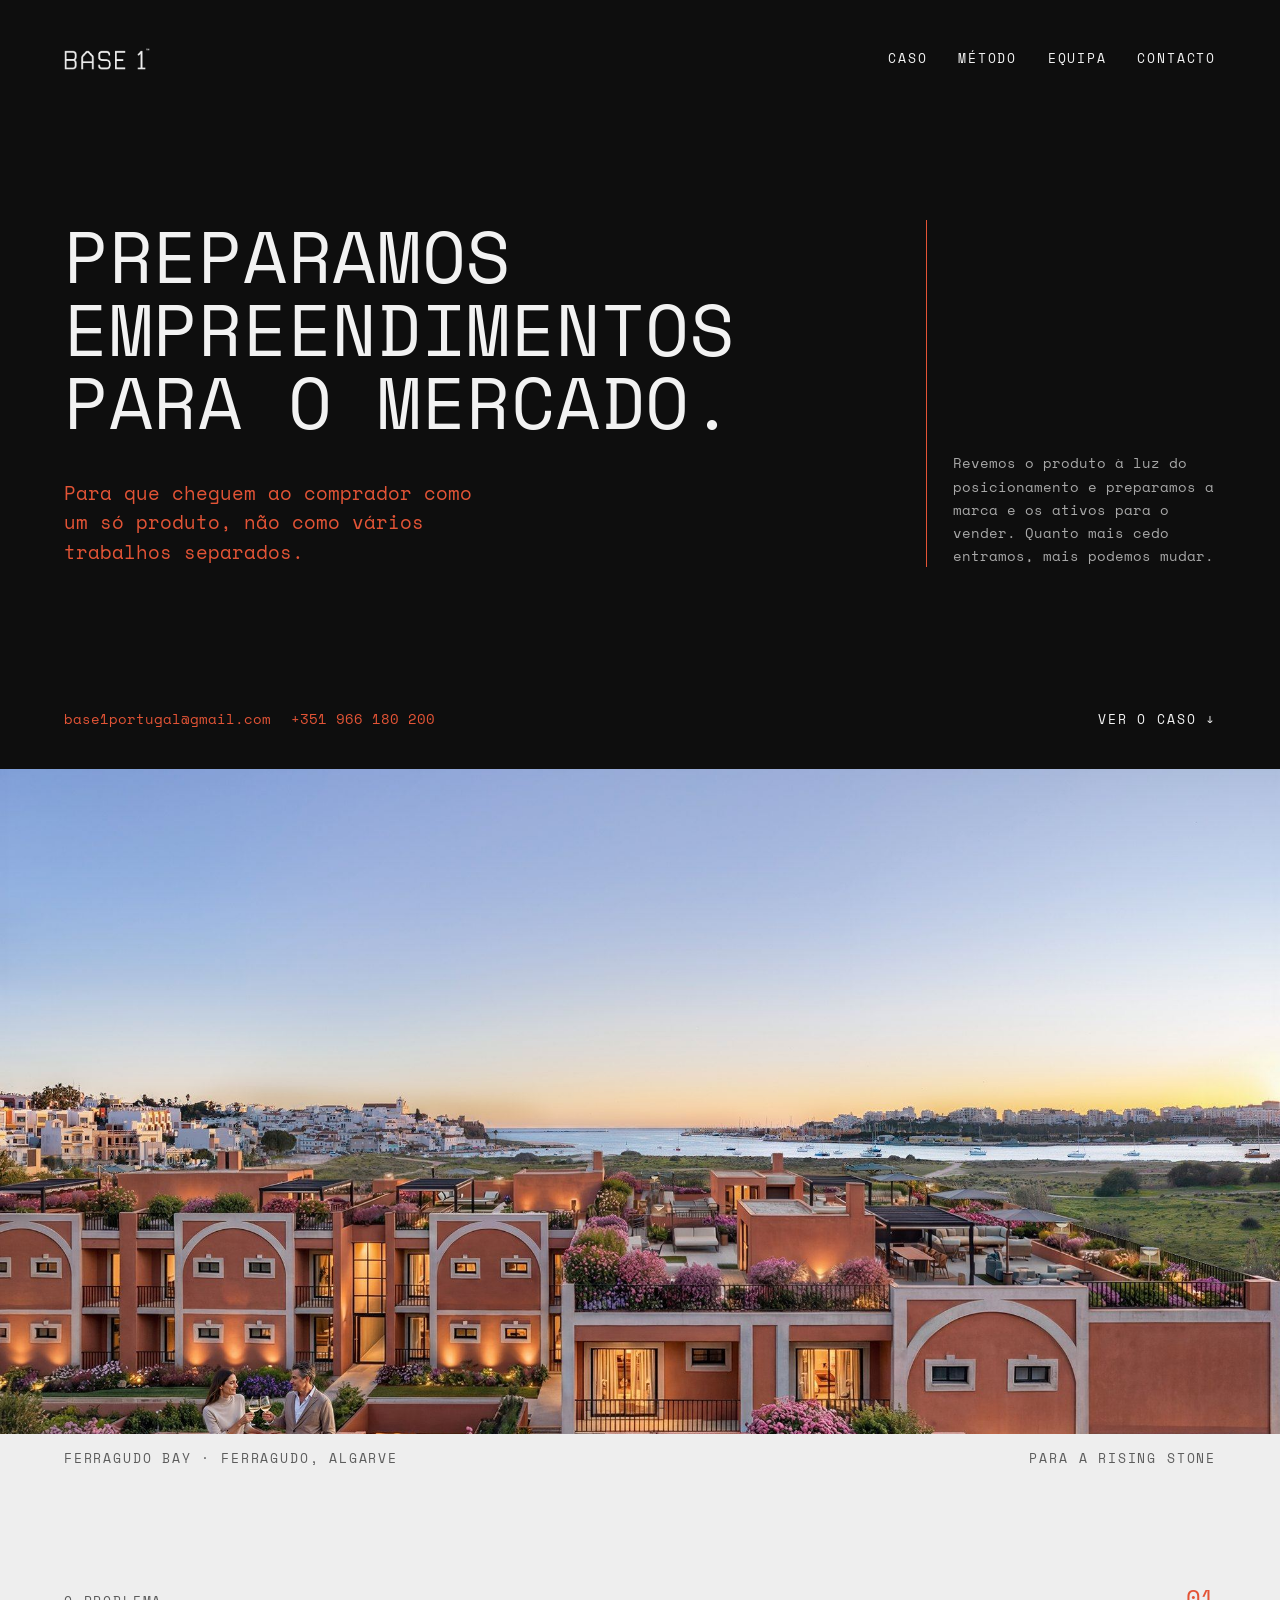
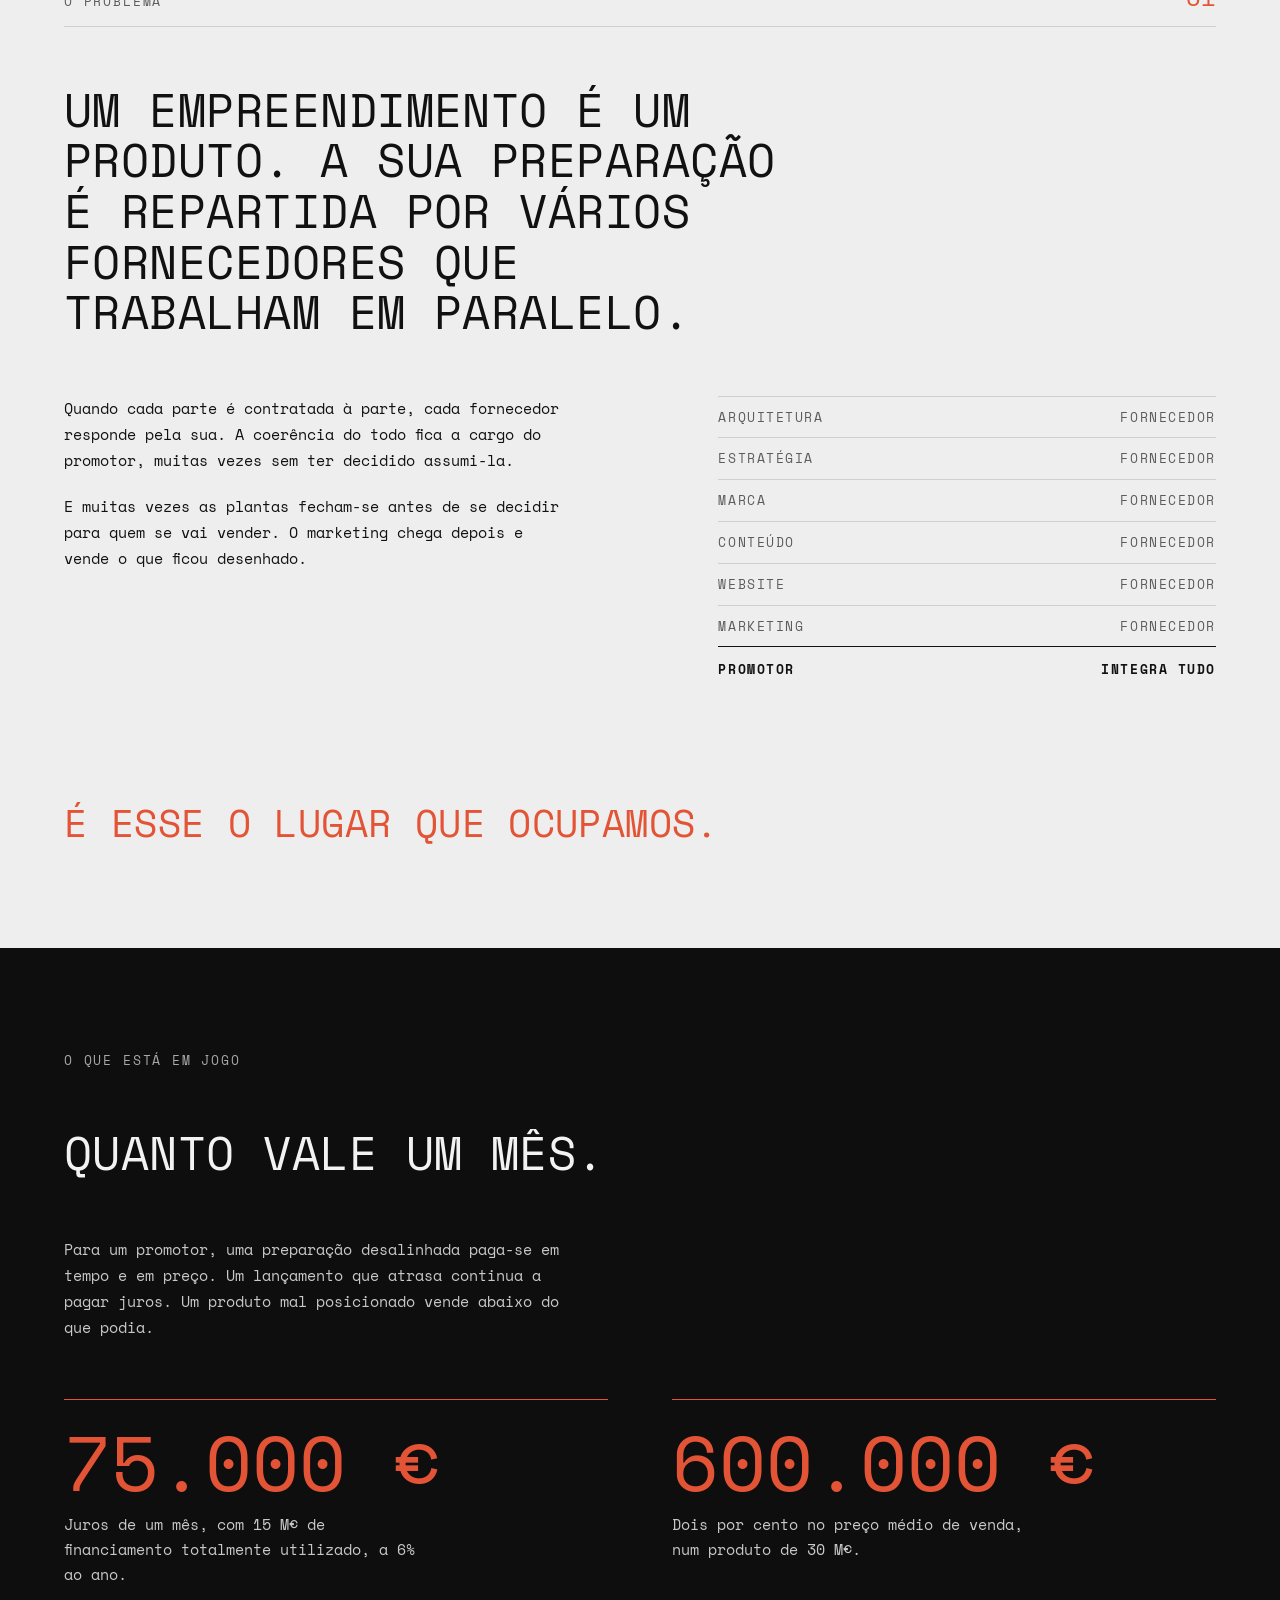
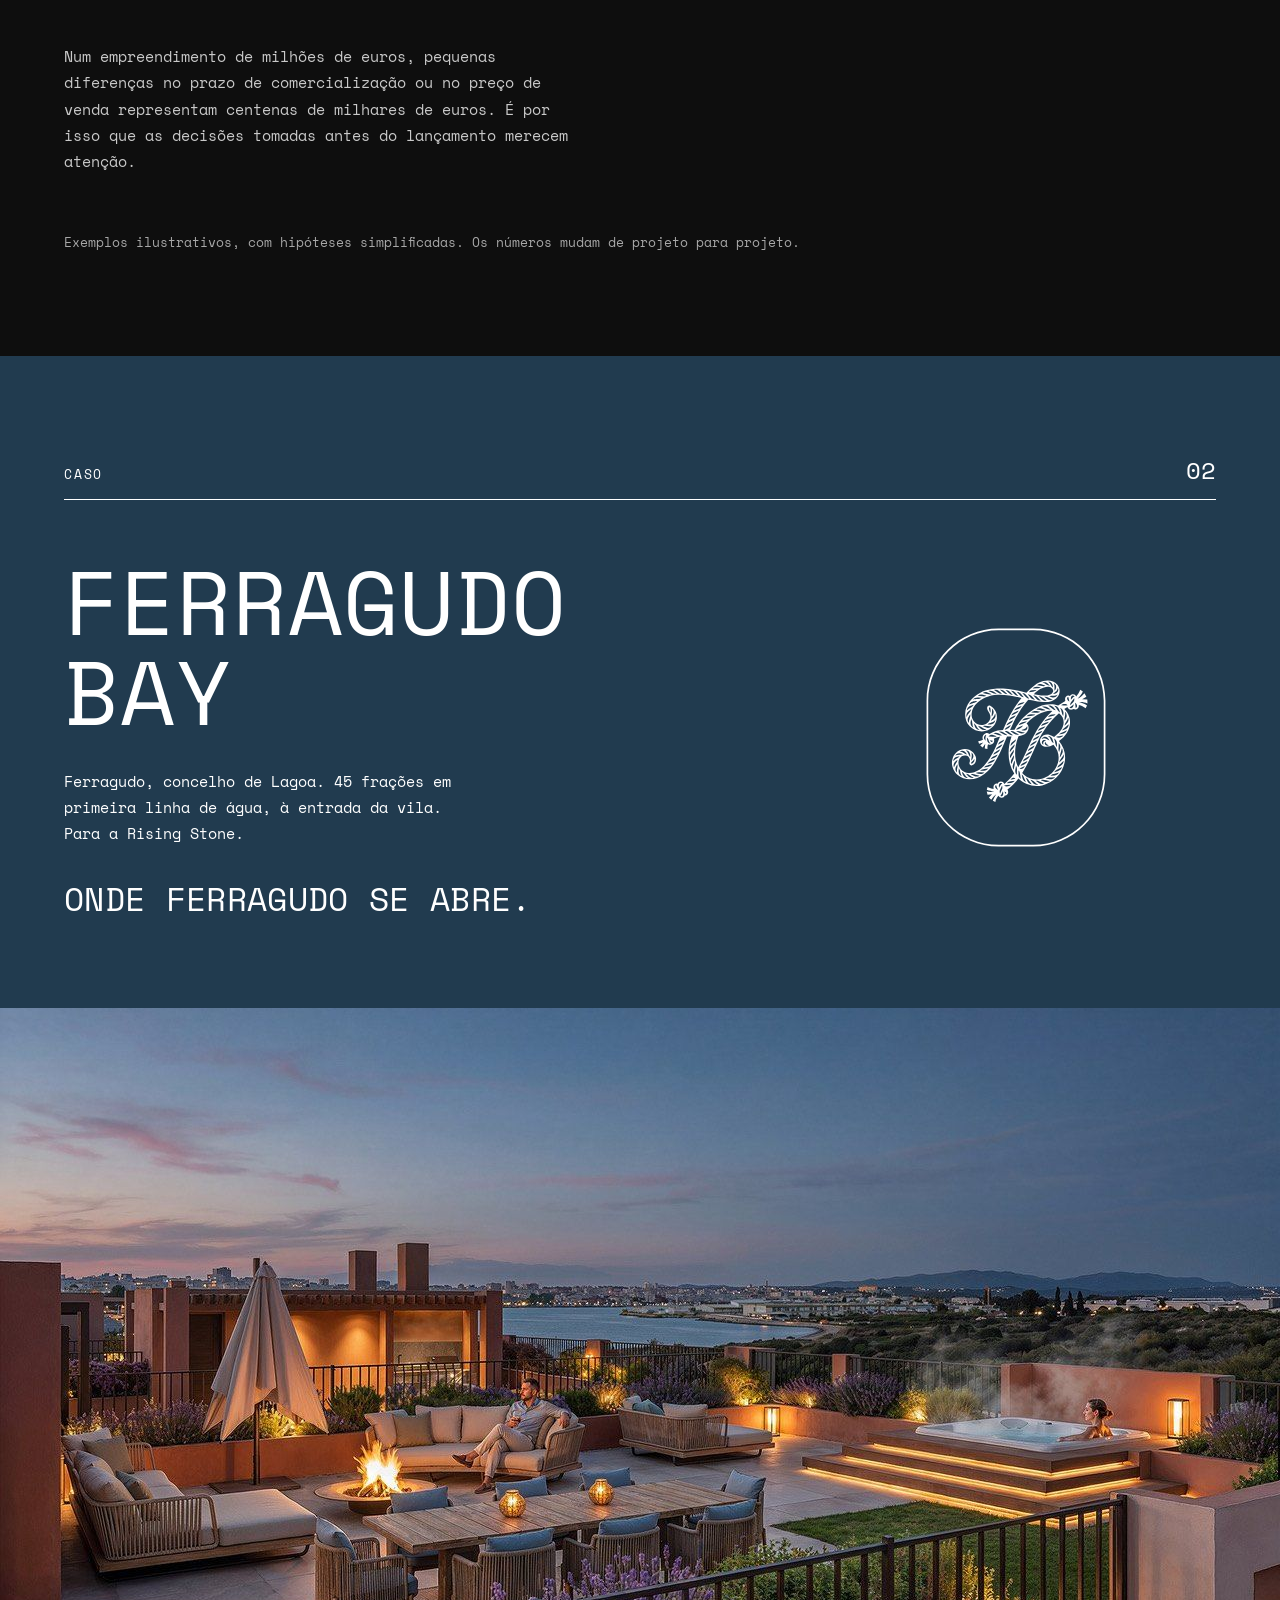
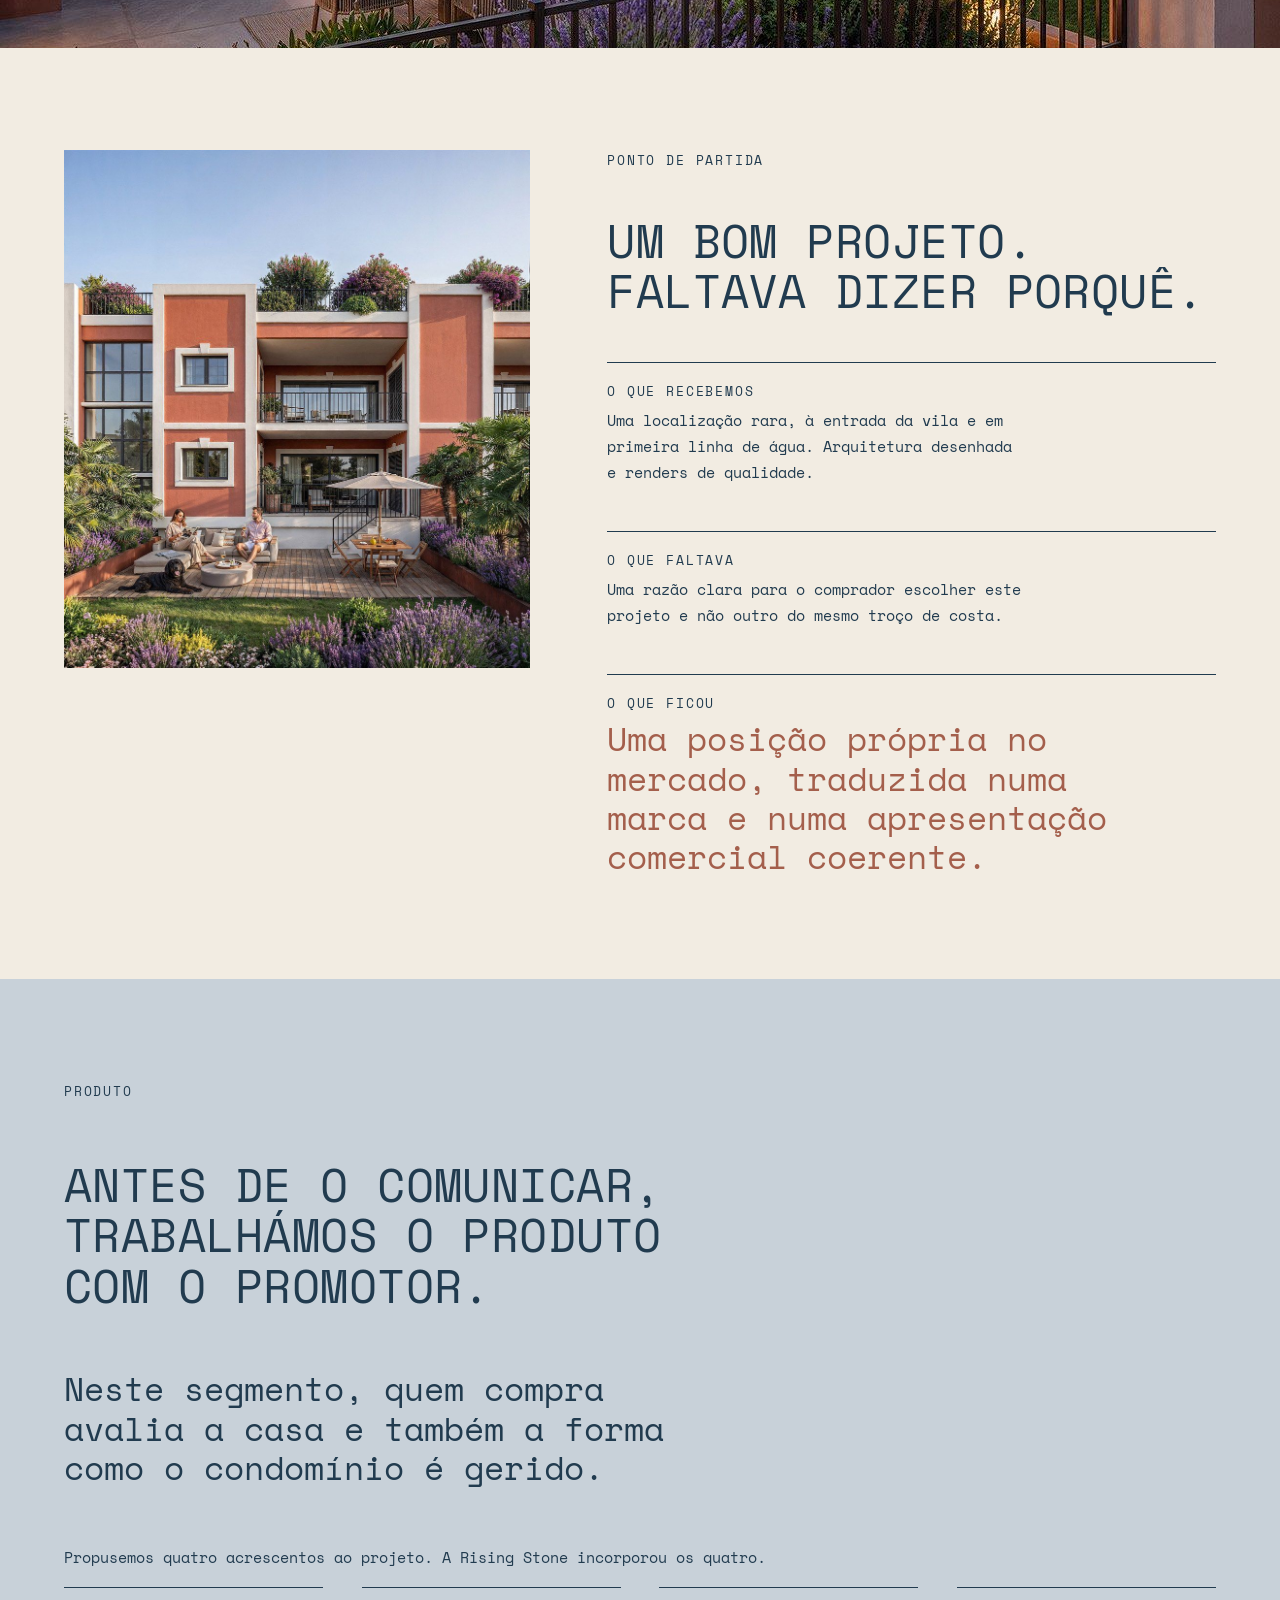
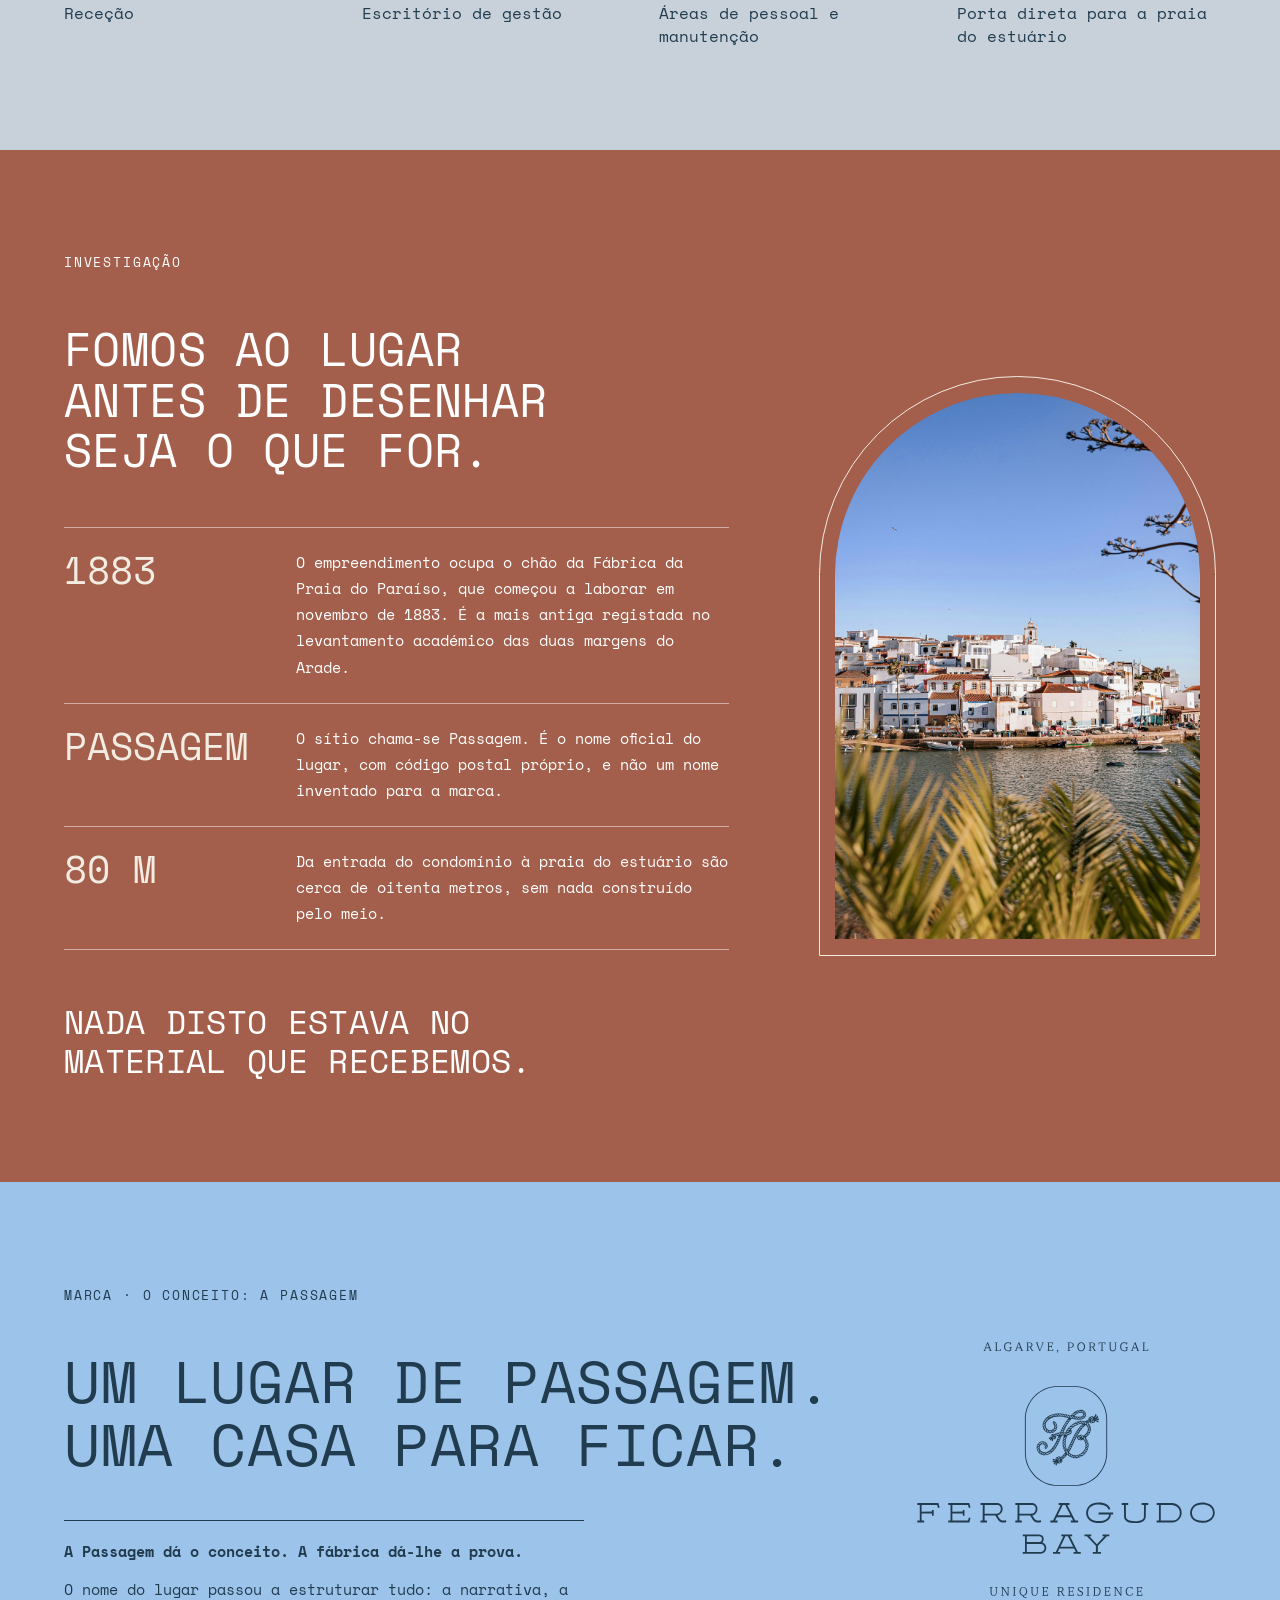
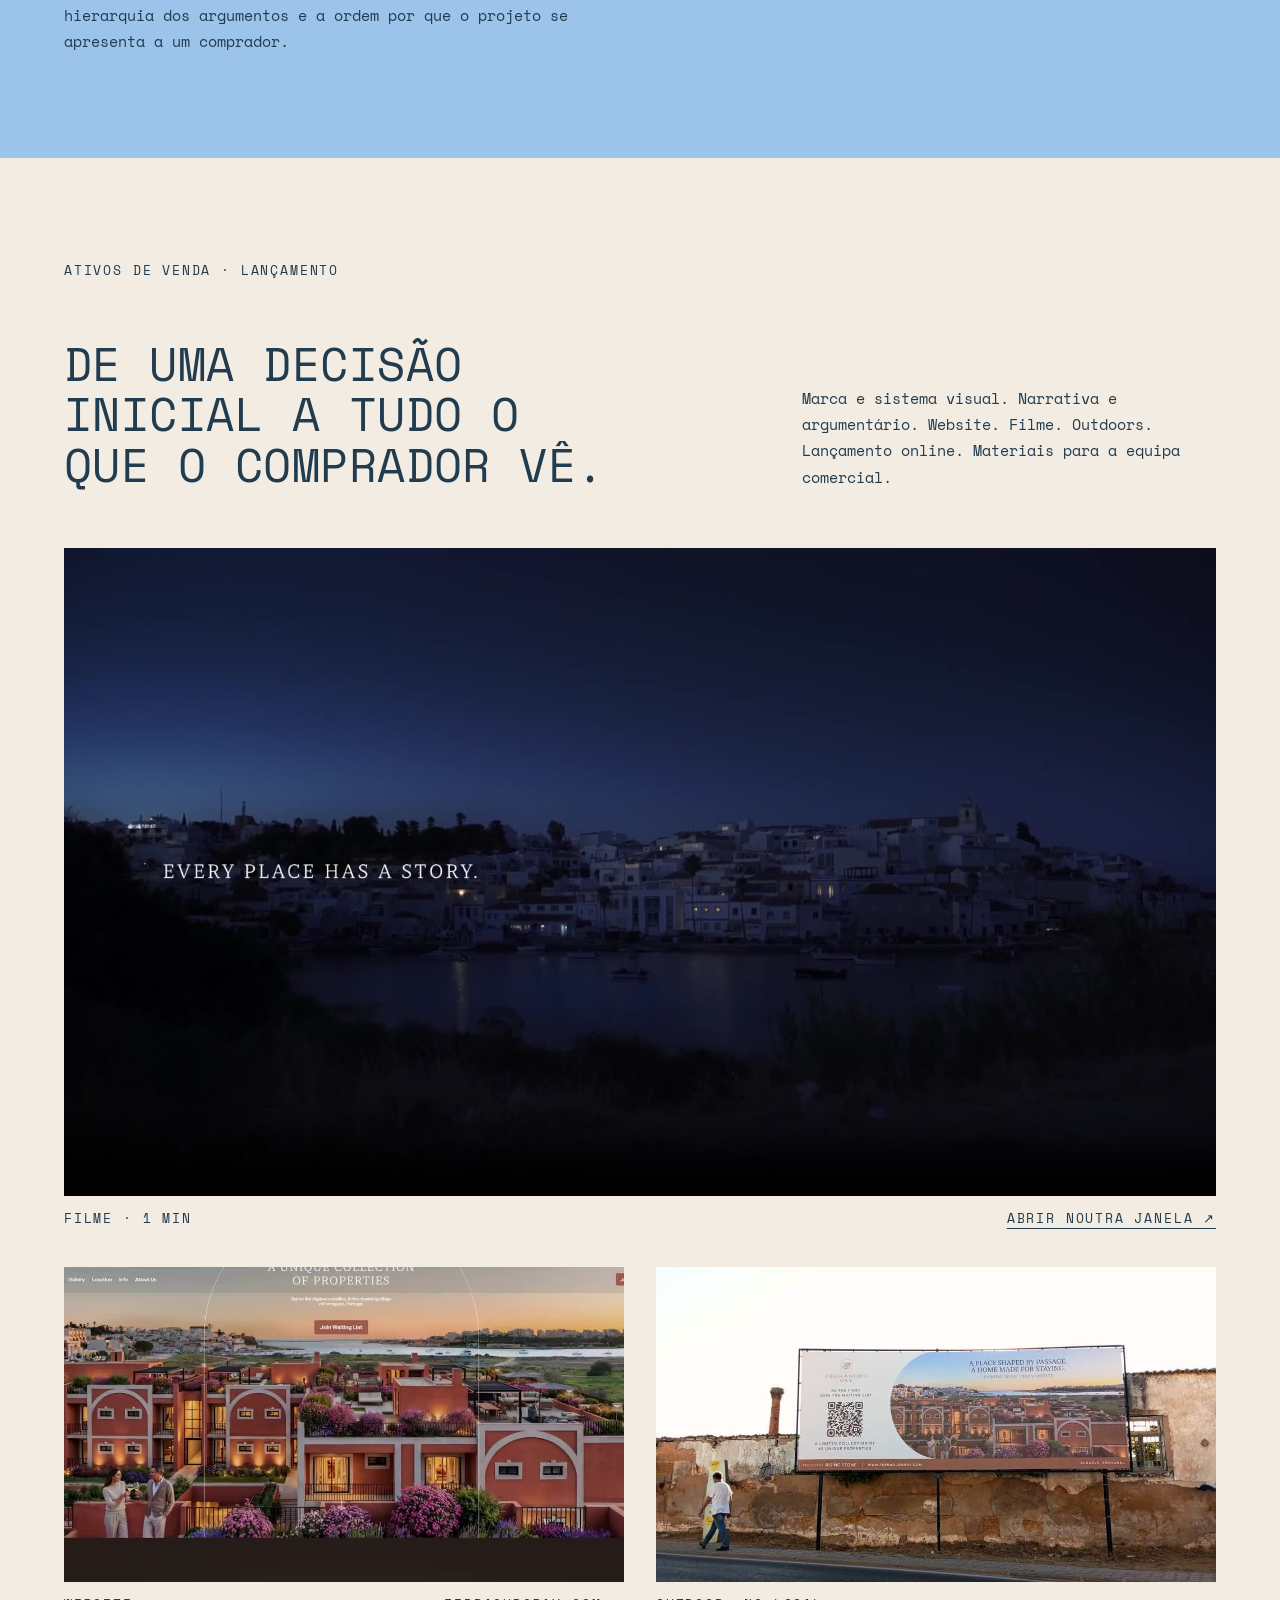
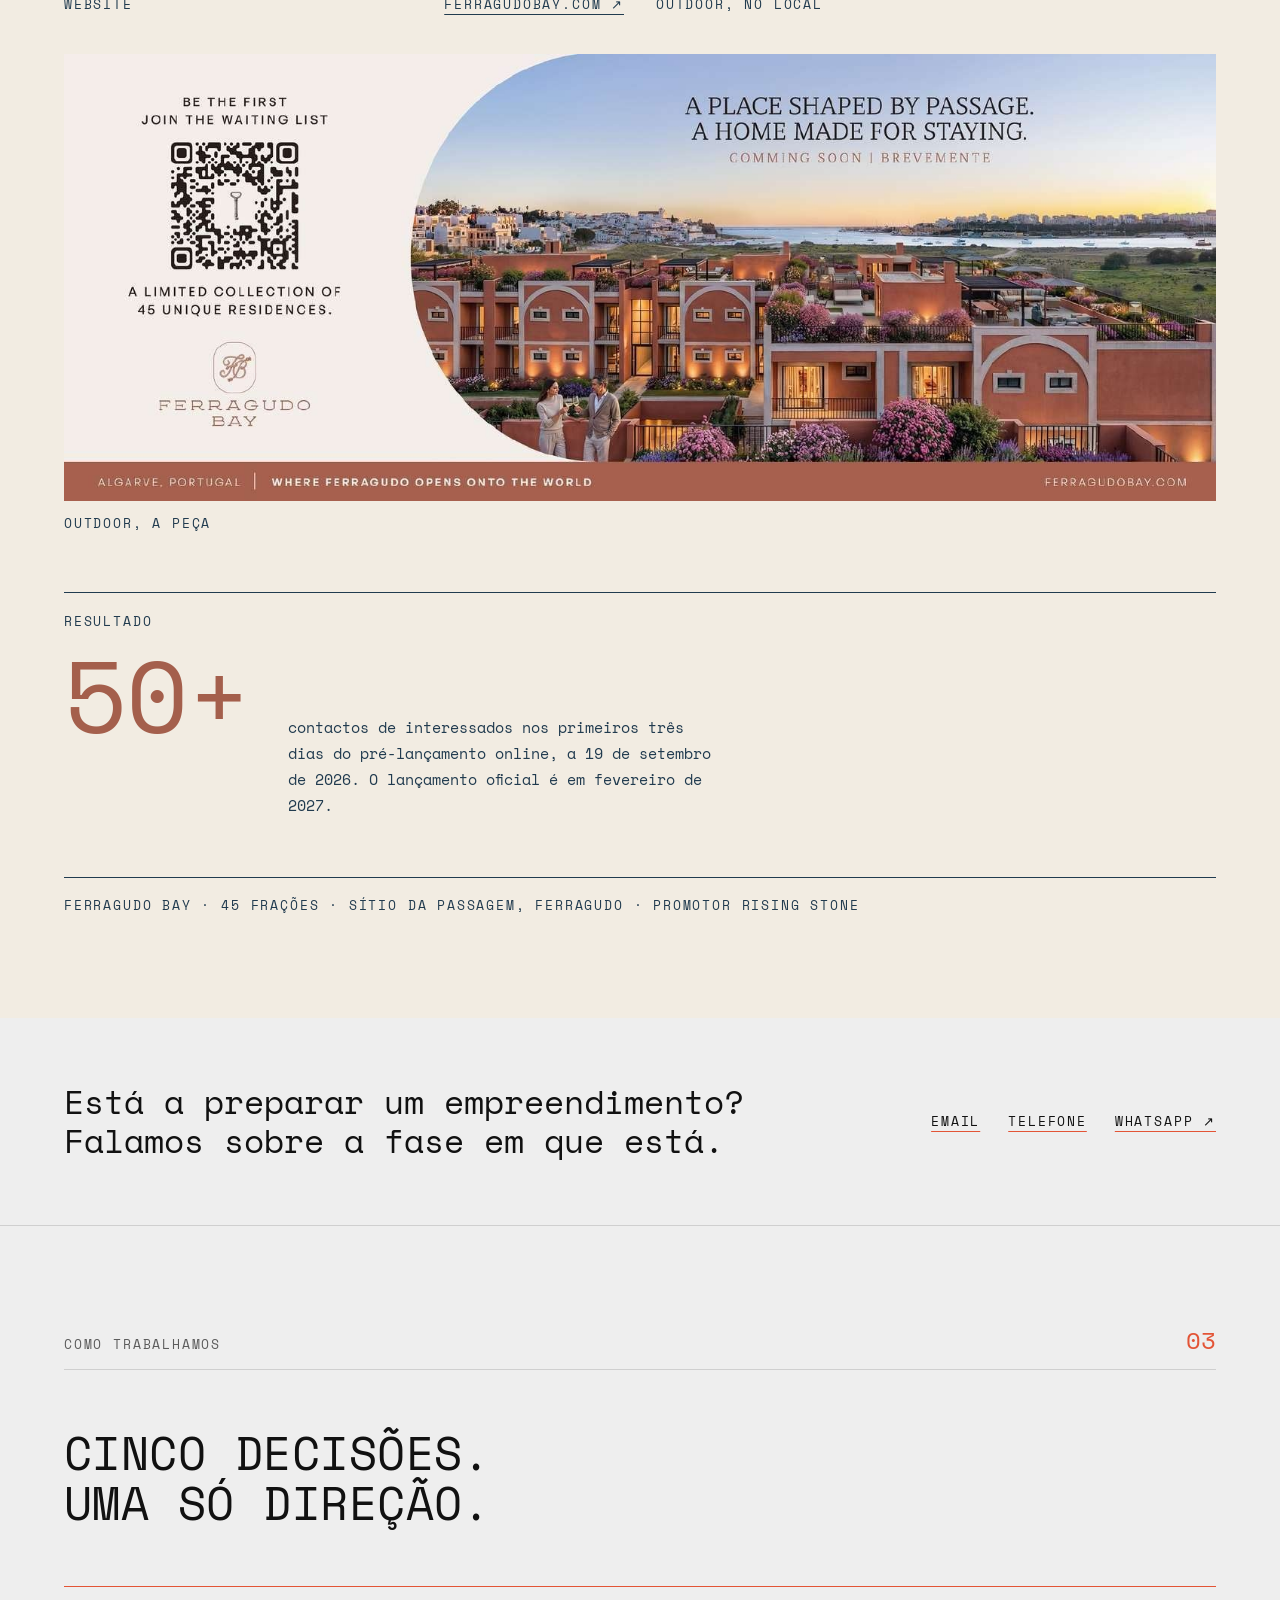
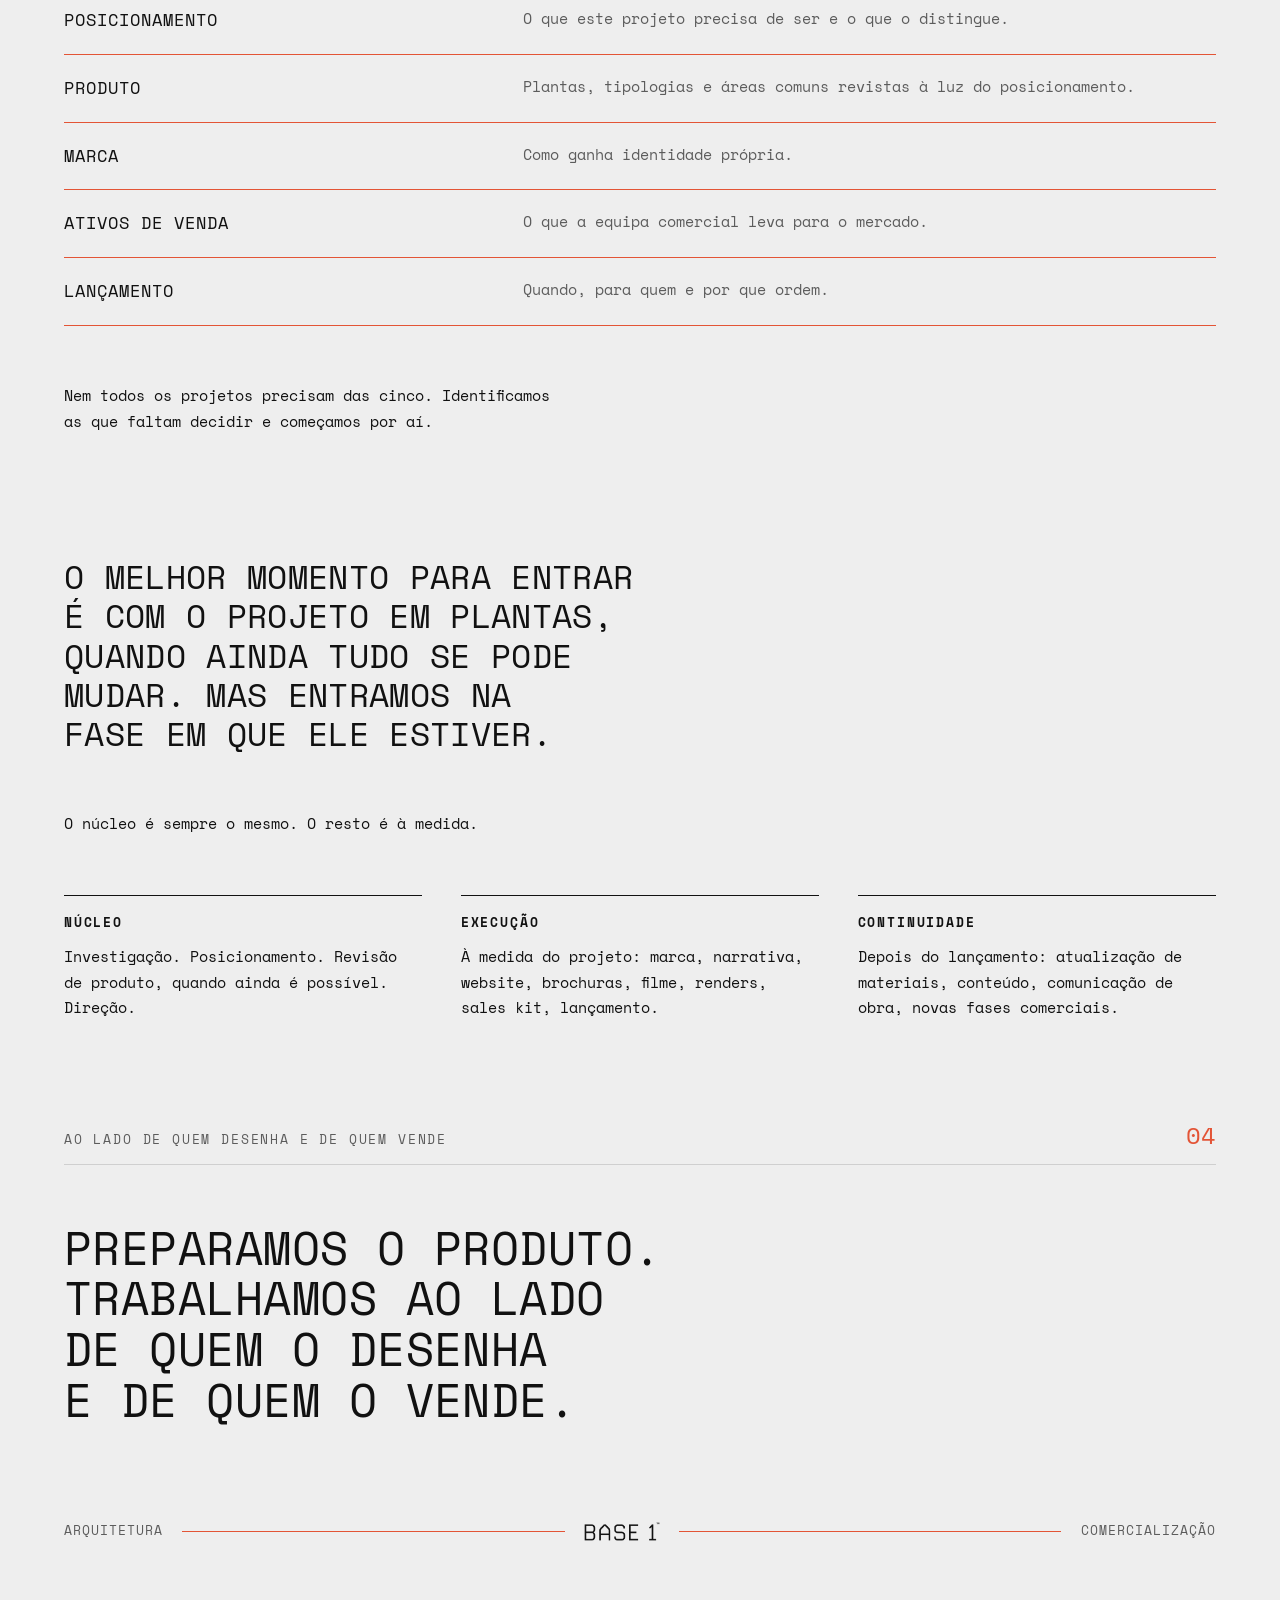
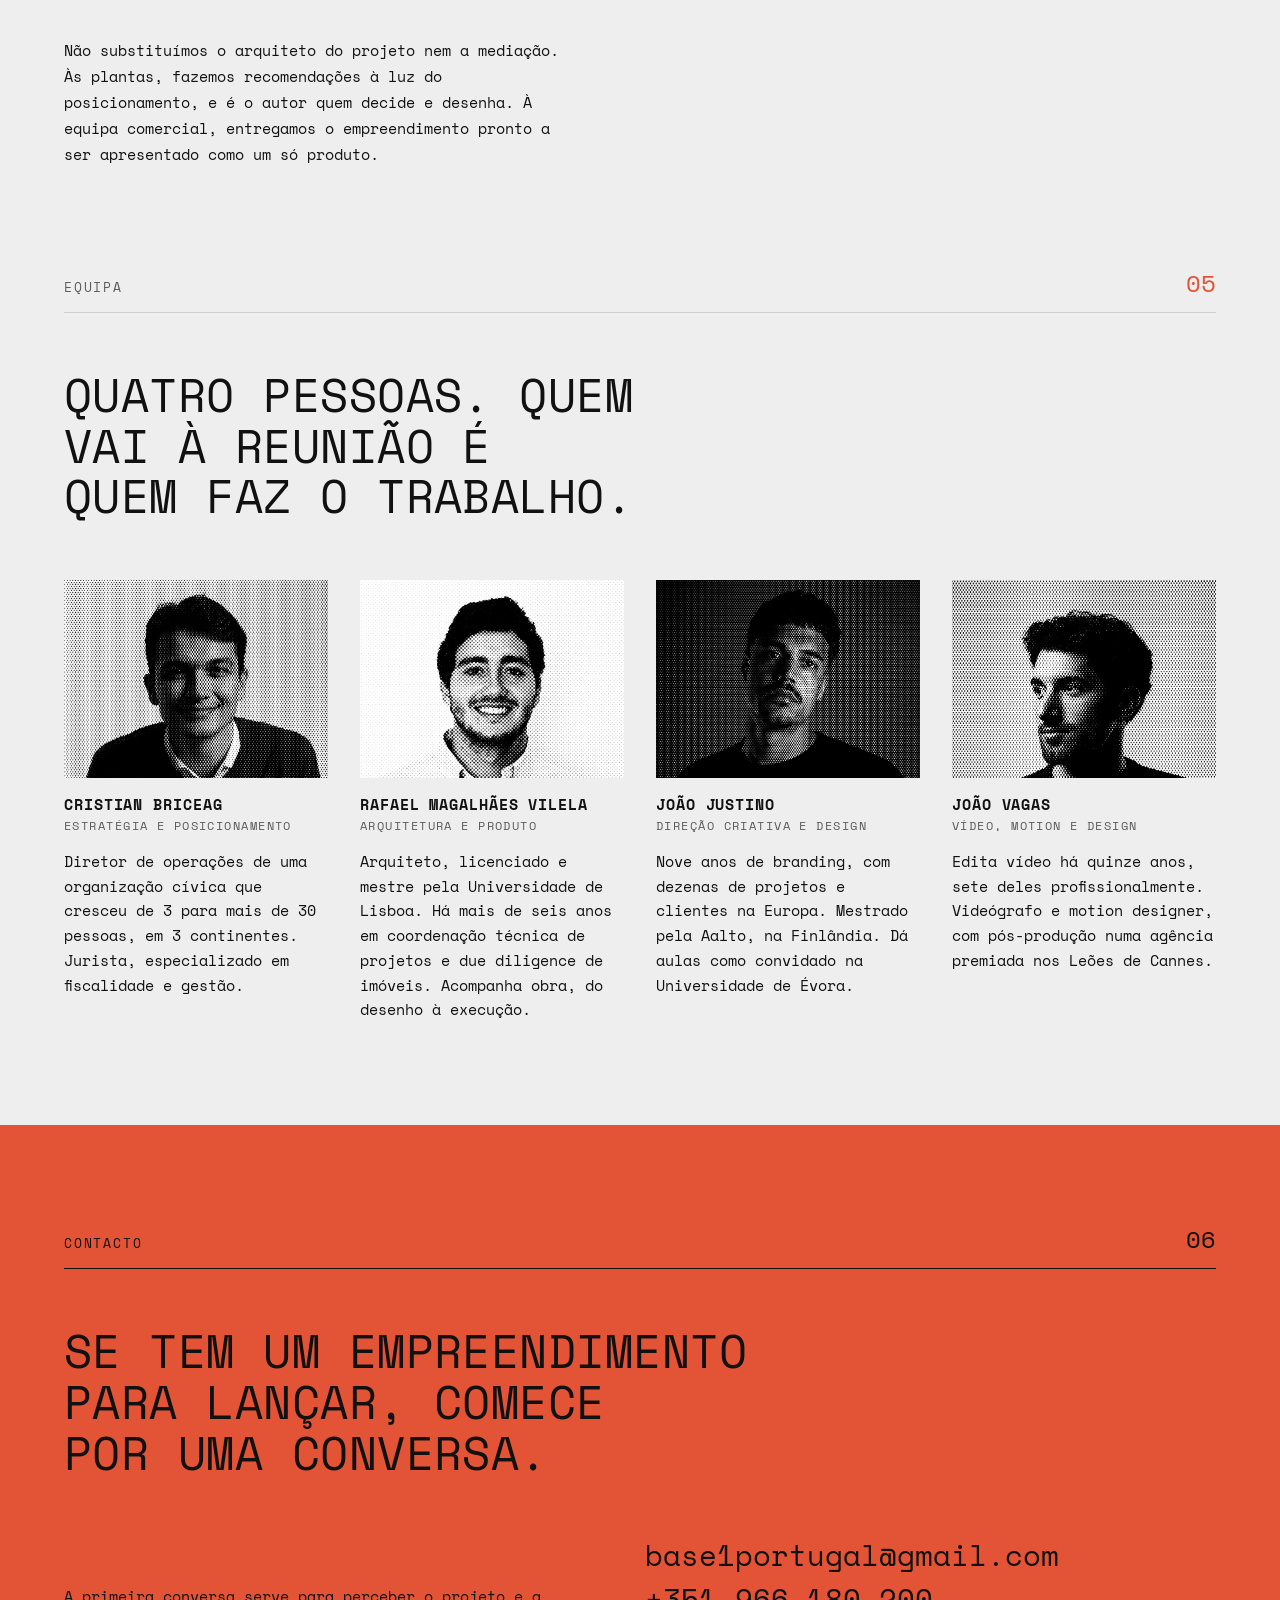
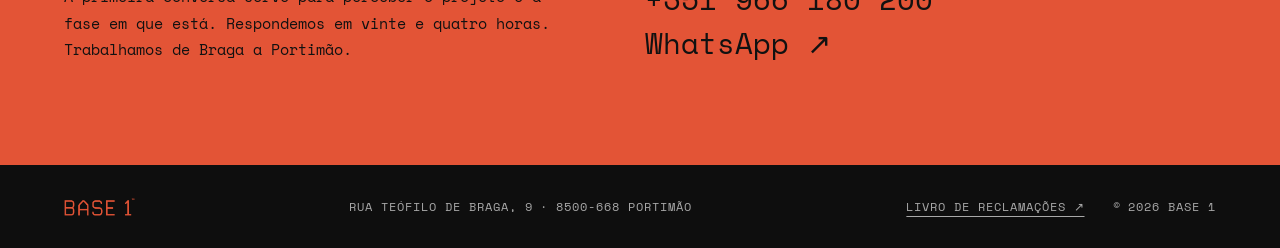
==== commit 2f52b258: "Investigação: nova fotografia da vila e margem também na base do arco Co-Authored-By: Claude Opus 5." ====
--- a/index.html
+++ b/index.html
@@ -21,7 +21,7 @@
 <link rel="icon" type="image/png" sizes="32x32" href="favicon-32.png">
 <link rel="apple-touch-icon" href="apple-touch-icon.png">
 <link rel="preload" href="assets/fonts/space-mono-400.woff2" as="font" type="font/woff2" crossorigin>
-<link rel="stylesheet" href="assets/site.css?v=2026-10-27b">
+<link rel="stylesheet" href="assets/site.css?v=2026-10-27c">
 </head>
 <body>
 <a class="skip" href="#conteudo">Saltar para o conteúdo</a>
@@ -191,7 +191,7 @@
       <p class="caps t-m">Nada disto estava no material que recebemos.</p>
     </div>
     <div class="arch">
-      <div class="frame"><img src="assets/img/ferragudo-vila.jpg" width="534" height="1186" loading="lazy" alt="A vila de Ferragudo vista do rio, com a igreja no alto e barcos no Arade"></div>
+      <div class="frame"><img src="assets/img/ferragudo-vila.jpg" width="1000" height="1500" loading="lazy" alt="A vila de Ferragudo vista da outra margem do Arade, com a igreja no alto e palmeiras em primeiro plano"></div>
     </div>
   </div>
 </section>
--- a/assets/site.css
+++ b/assets/site.css
@@ -212,8 +212,8 @@
 .fact .key { flex: 0 0 200px; font-size: clamp(28px, 3vw, 40px); line-height: 1.05; color: var(--fb-stone); text-transform: uppercase; }
 .fact p { flex: 1 1 300px; min-width: 0; max-width: 52ch; font-size: var(--t-body); line-height: 1.7; }
 .arch { flex: 1 1 300px; max-width: 420px; margin-inline: auto; }
-.arch .frame { border: 1px solid var(--fb-stone); border-radius: 999px 999px 0 0; padding: clamp(10px, 1.2vw, 16px) clamp(10px, 1.2vw, 16px) 0; }
-.arch img { width: 100%; aspect-ratio: 3 / 5; object-fit: cover; object-position: 30% 50%; border-radius: 999px 999px 0 0; }
+.arch .frame { border: 1px solid var(--fb-stone); border-radius: 999px 999px 0 0; padding: clamp(10px, 1.2vw, 16px); }
+.arch img { display: block; width: 100%; aspect-ratio: 2 / 3; object-fit: cover; object-position: 50% 50%; border-radius: 999px 999px 0 0; }
 
 .concept { align-items: center; }
 .concept .text { flex: 1.6 1 520px; display: flex; flex-direction: column; gap: clamp(28px, 3.5vw, 48px); }
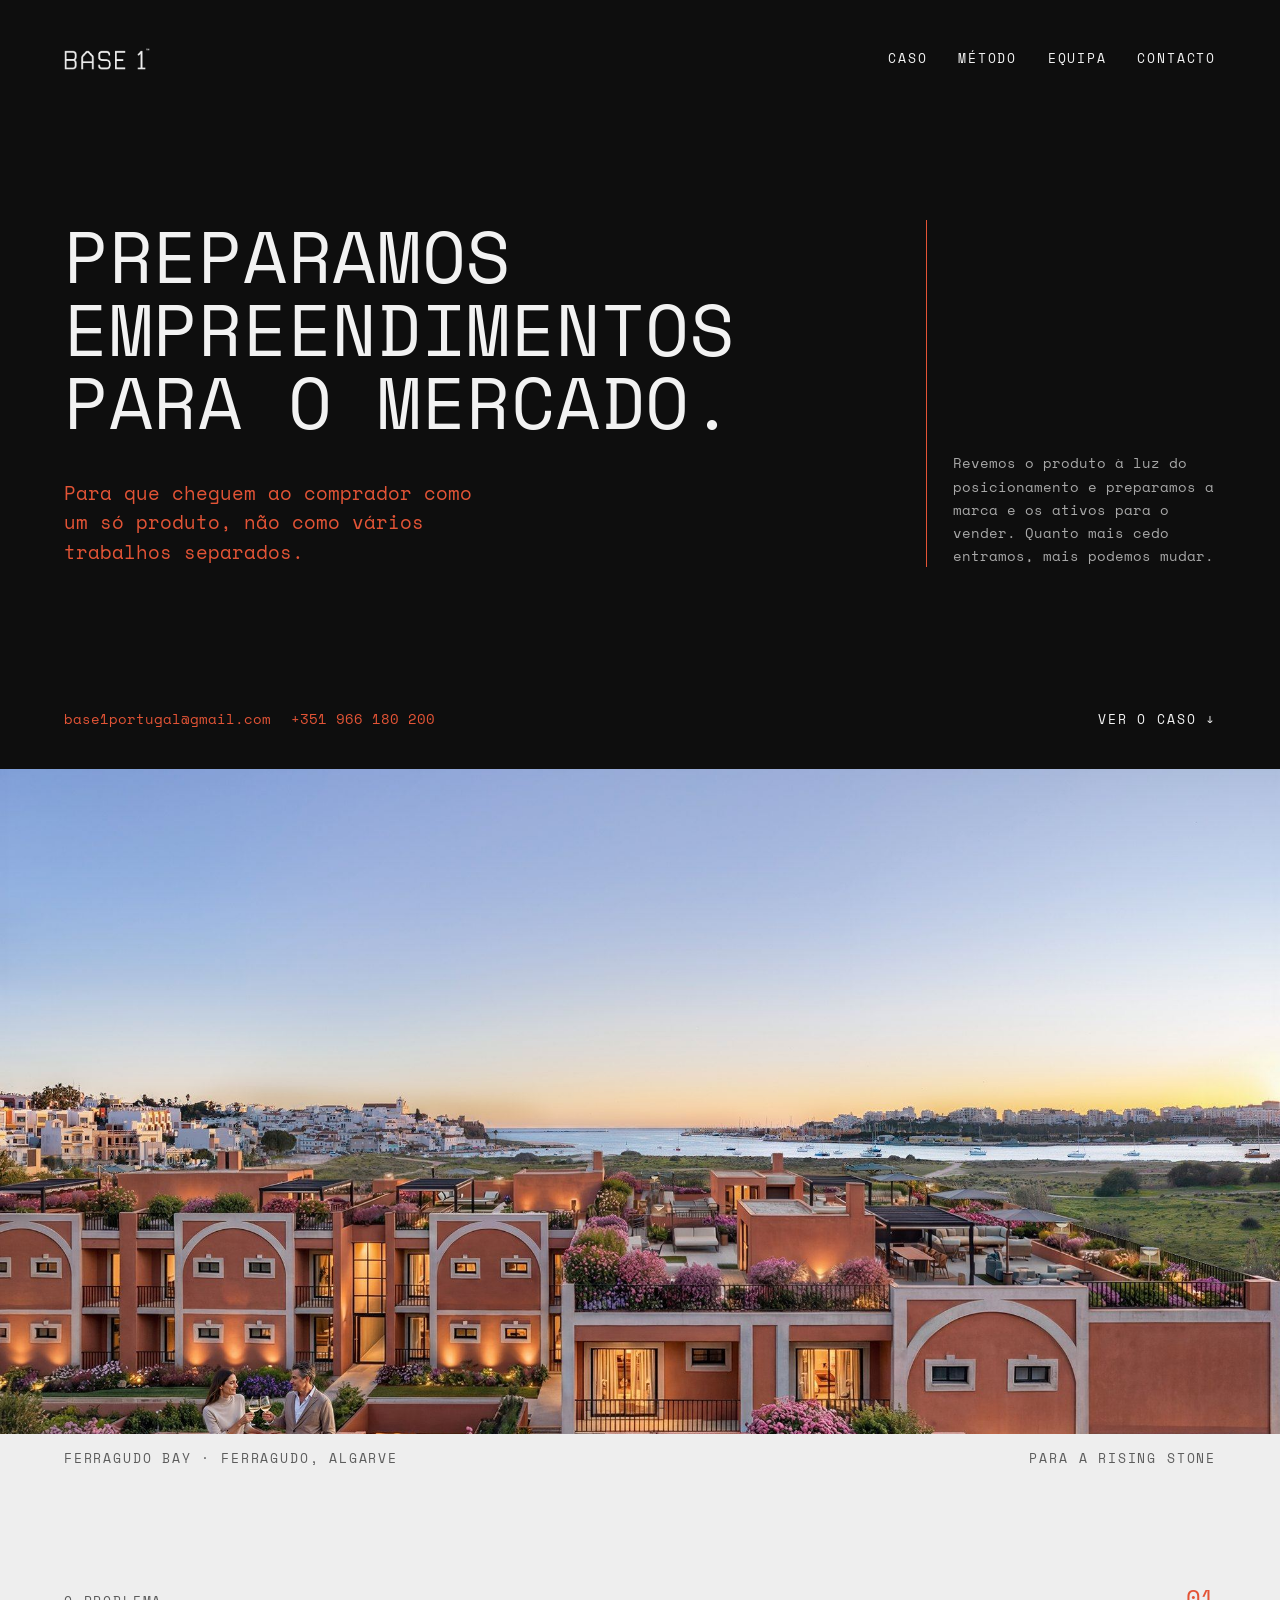
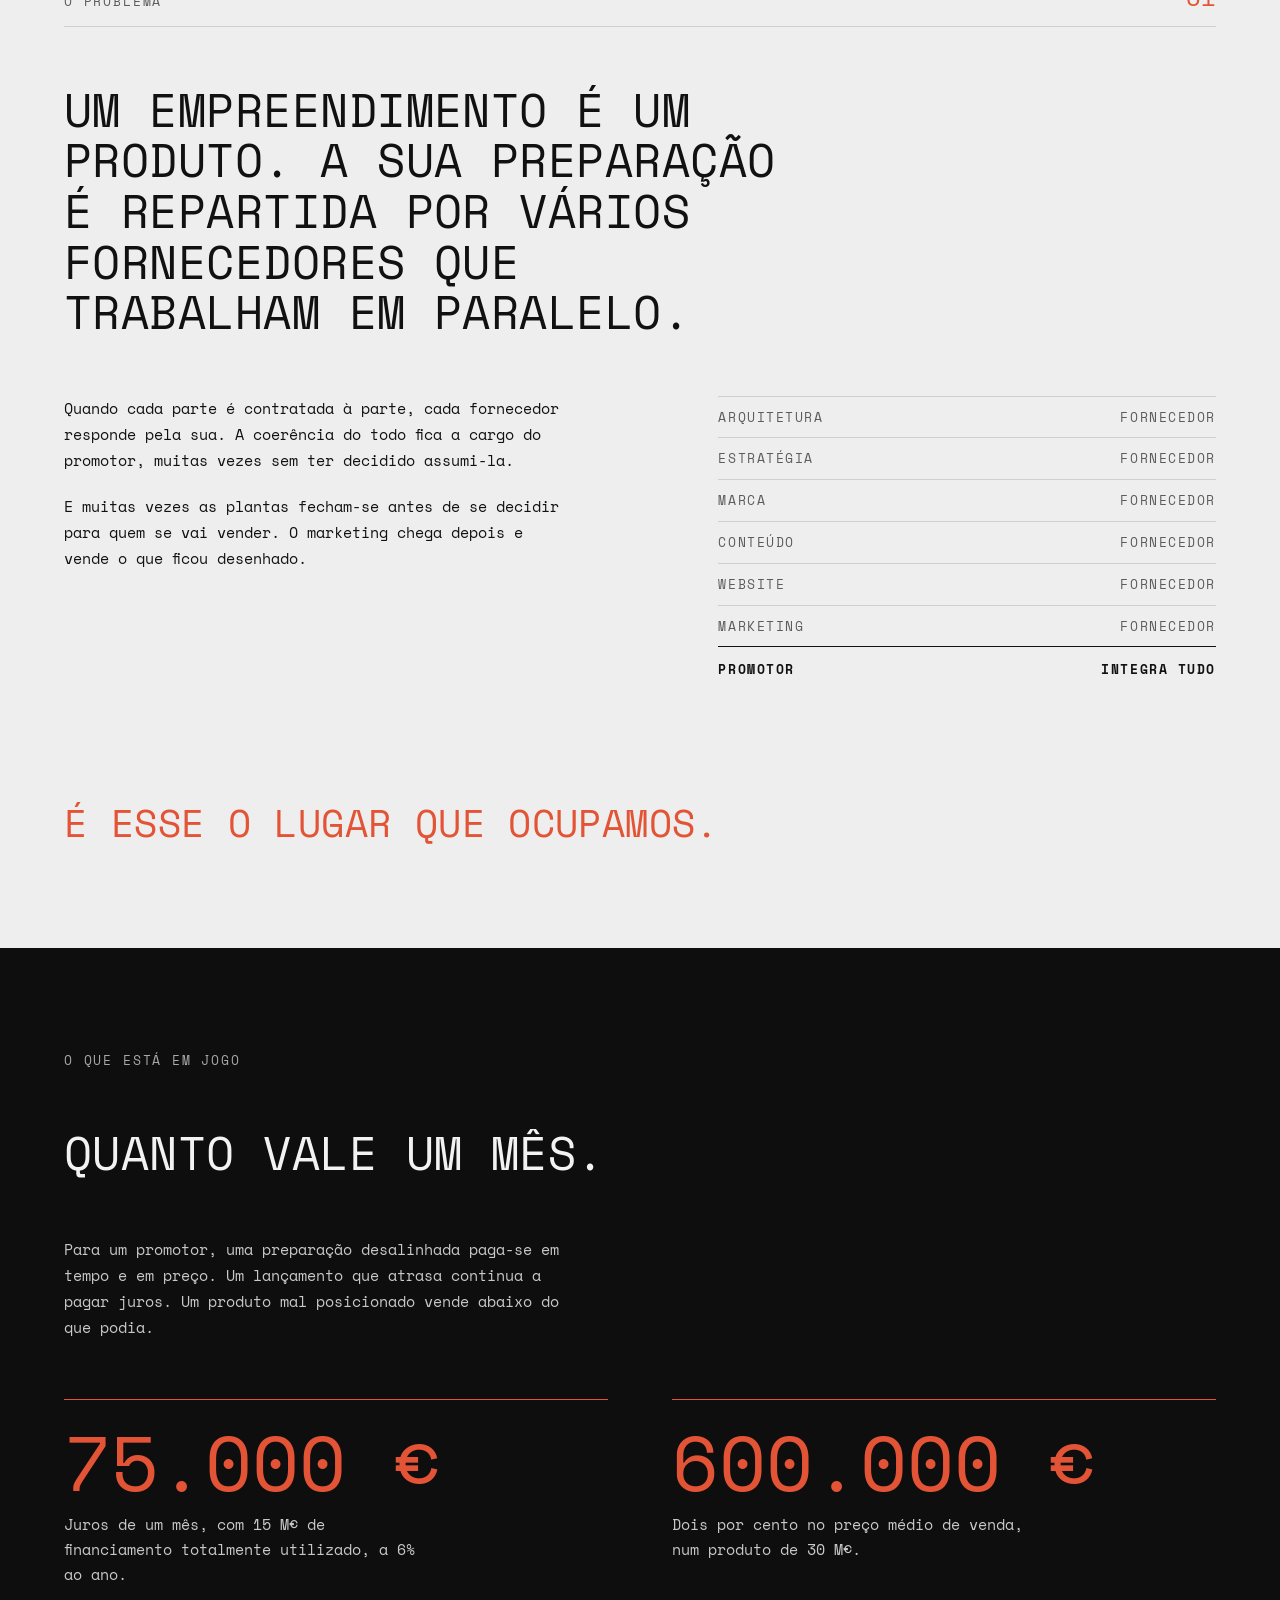
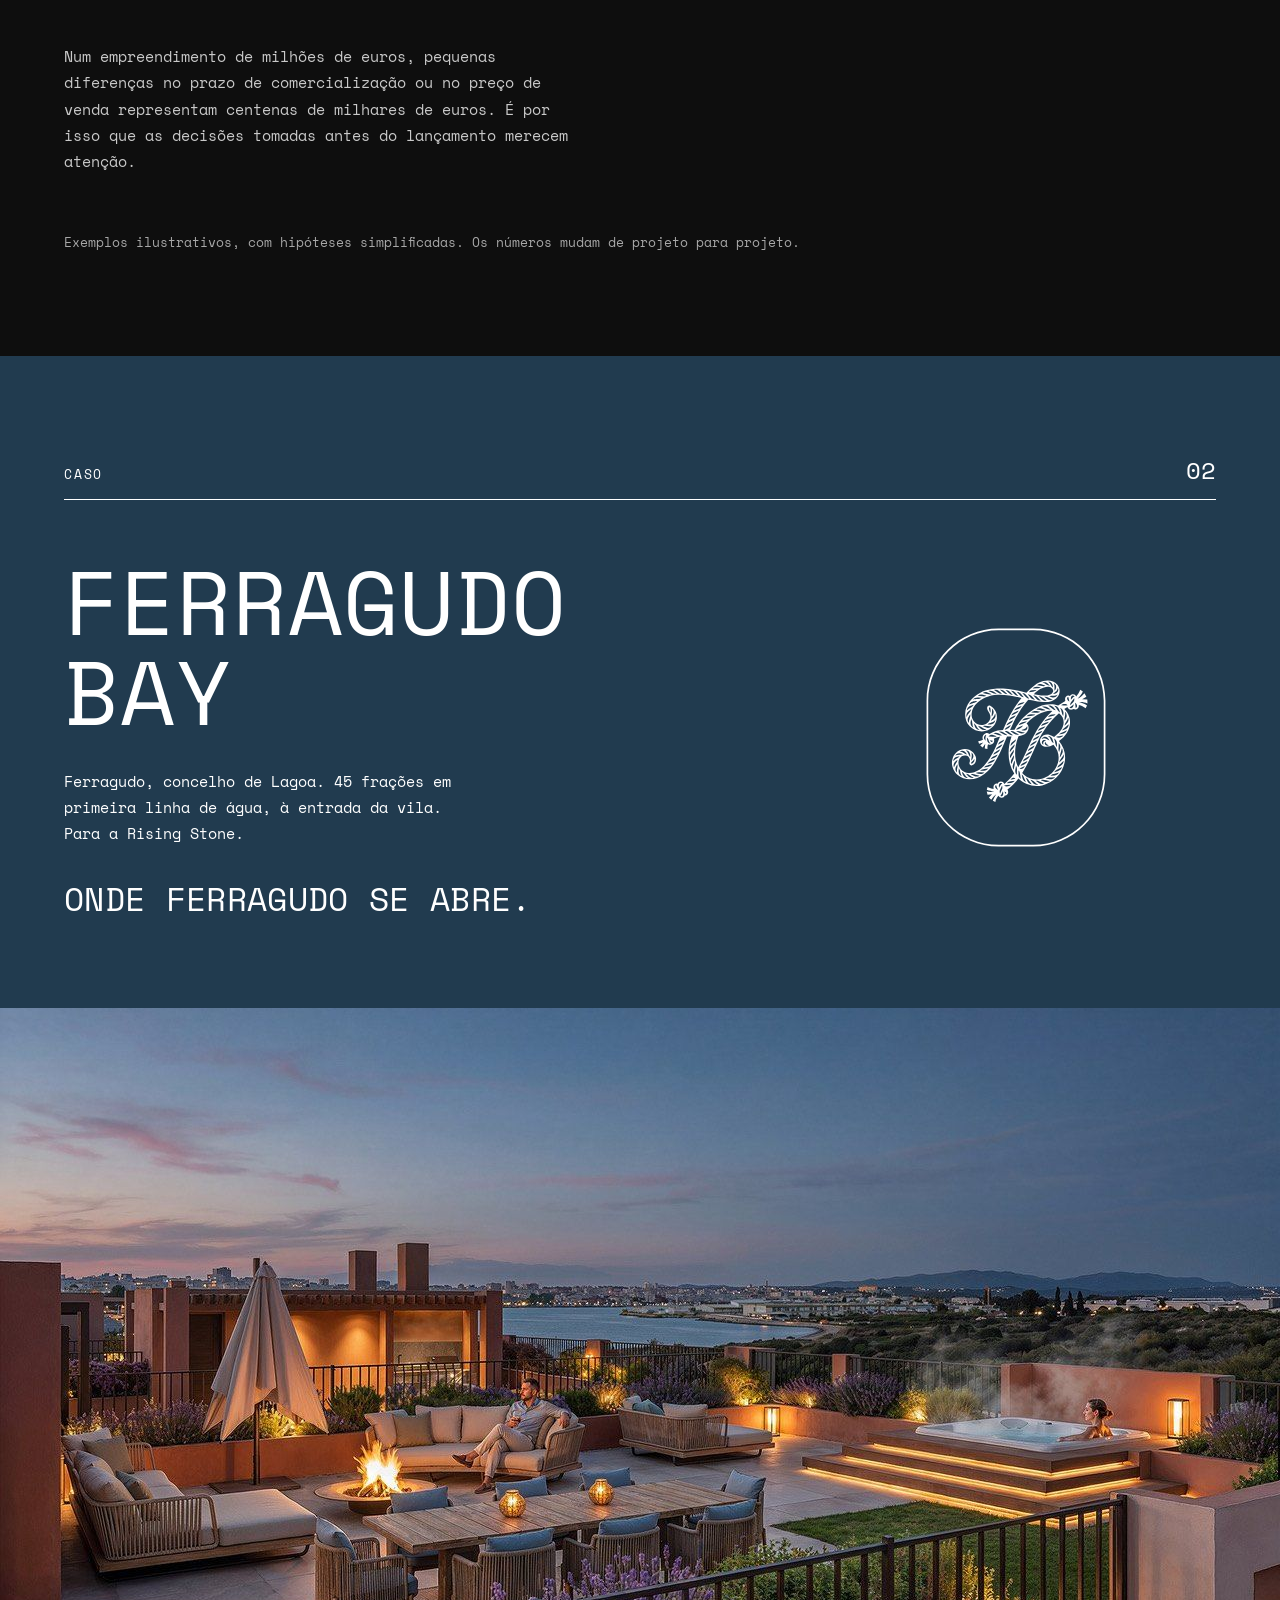
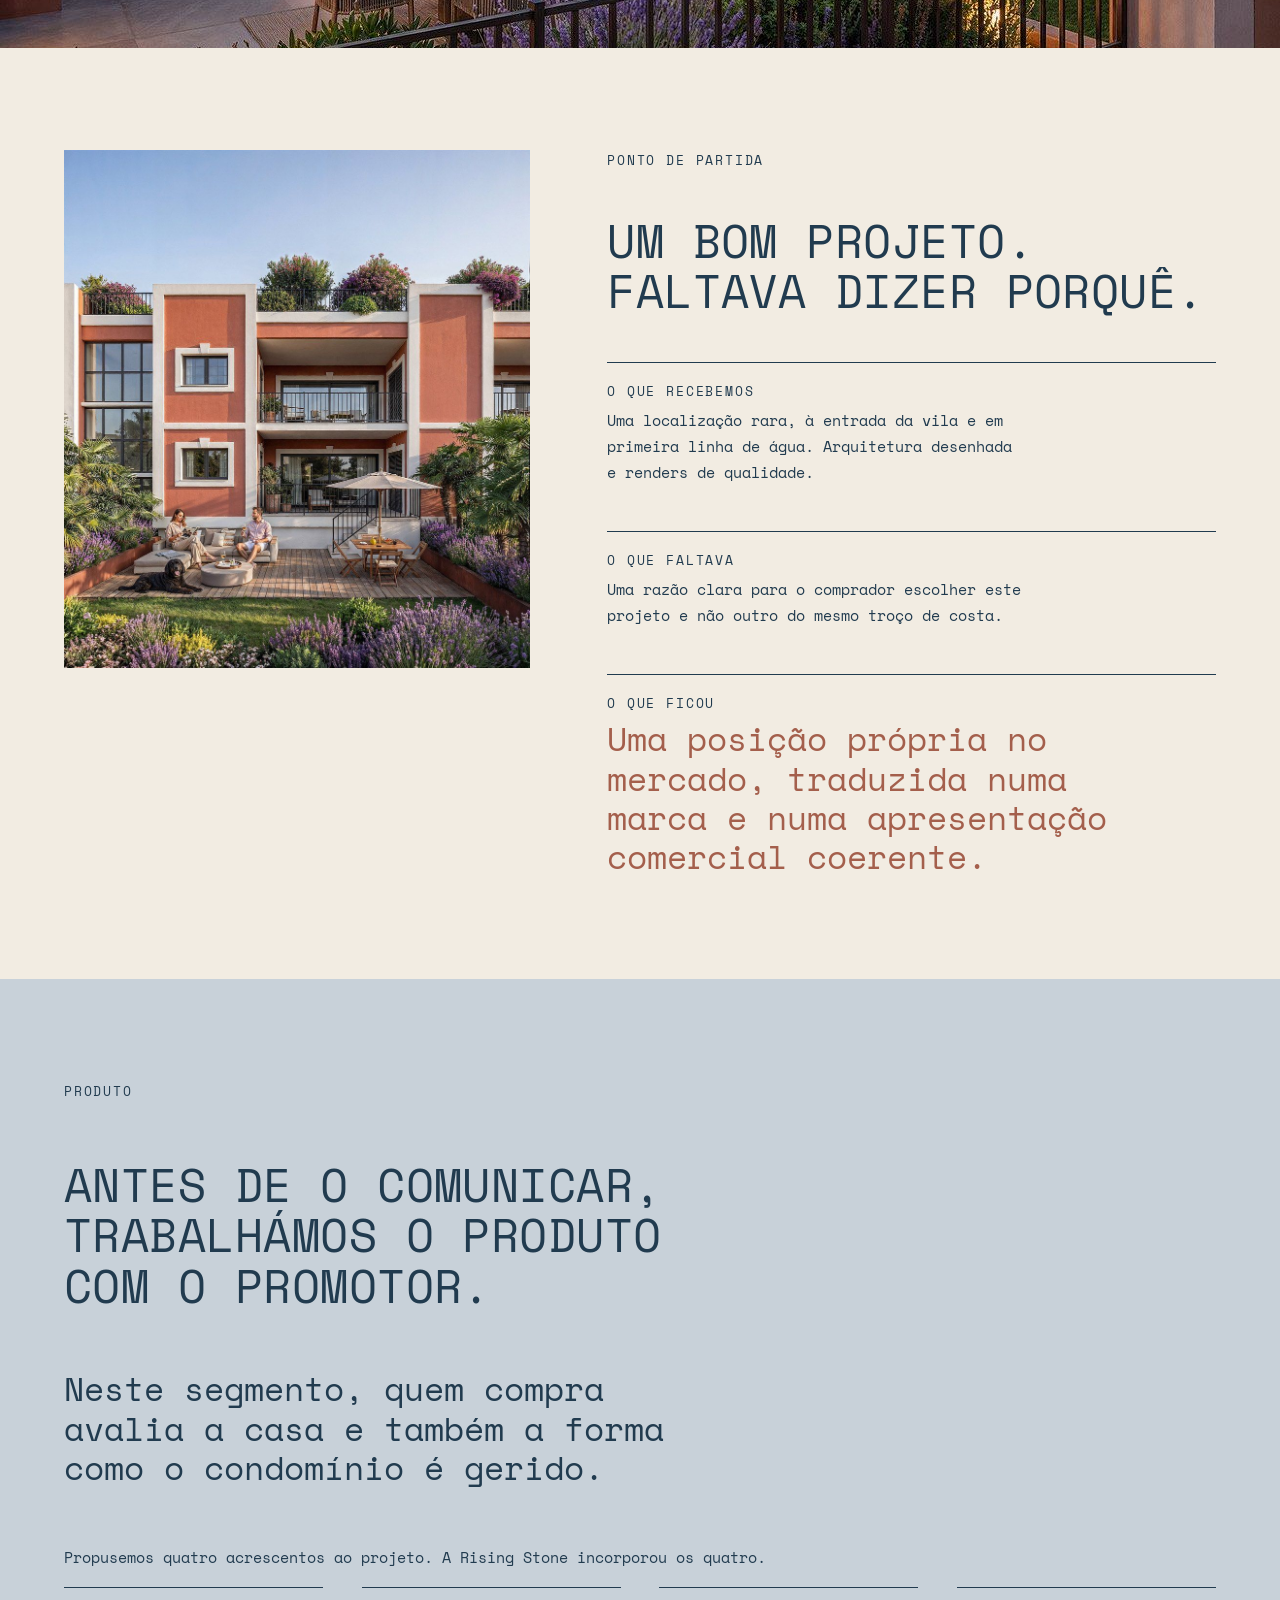
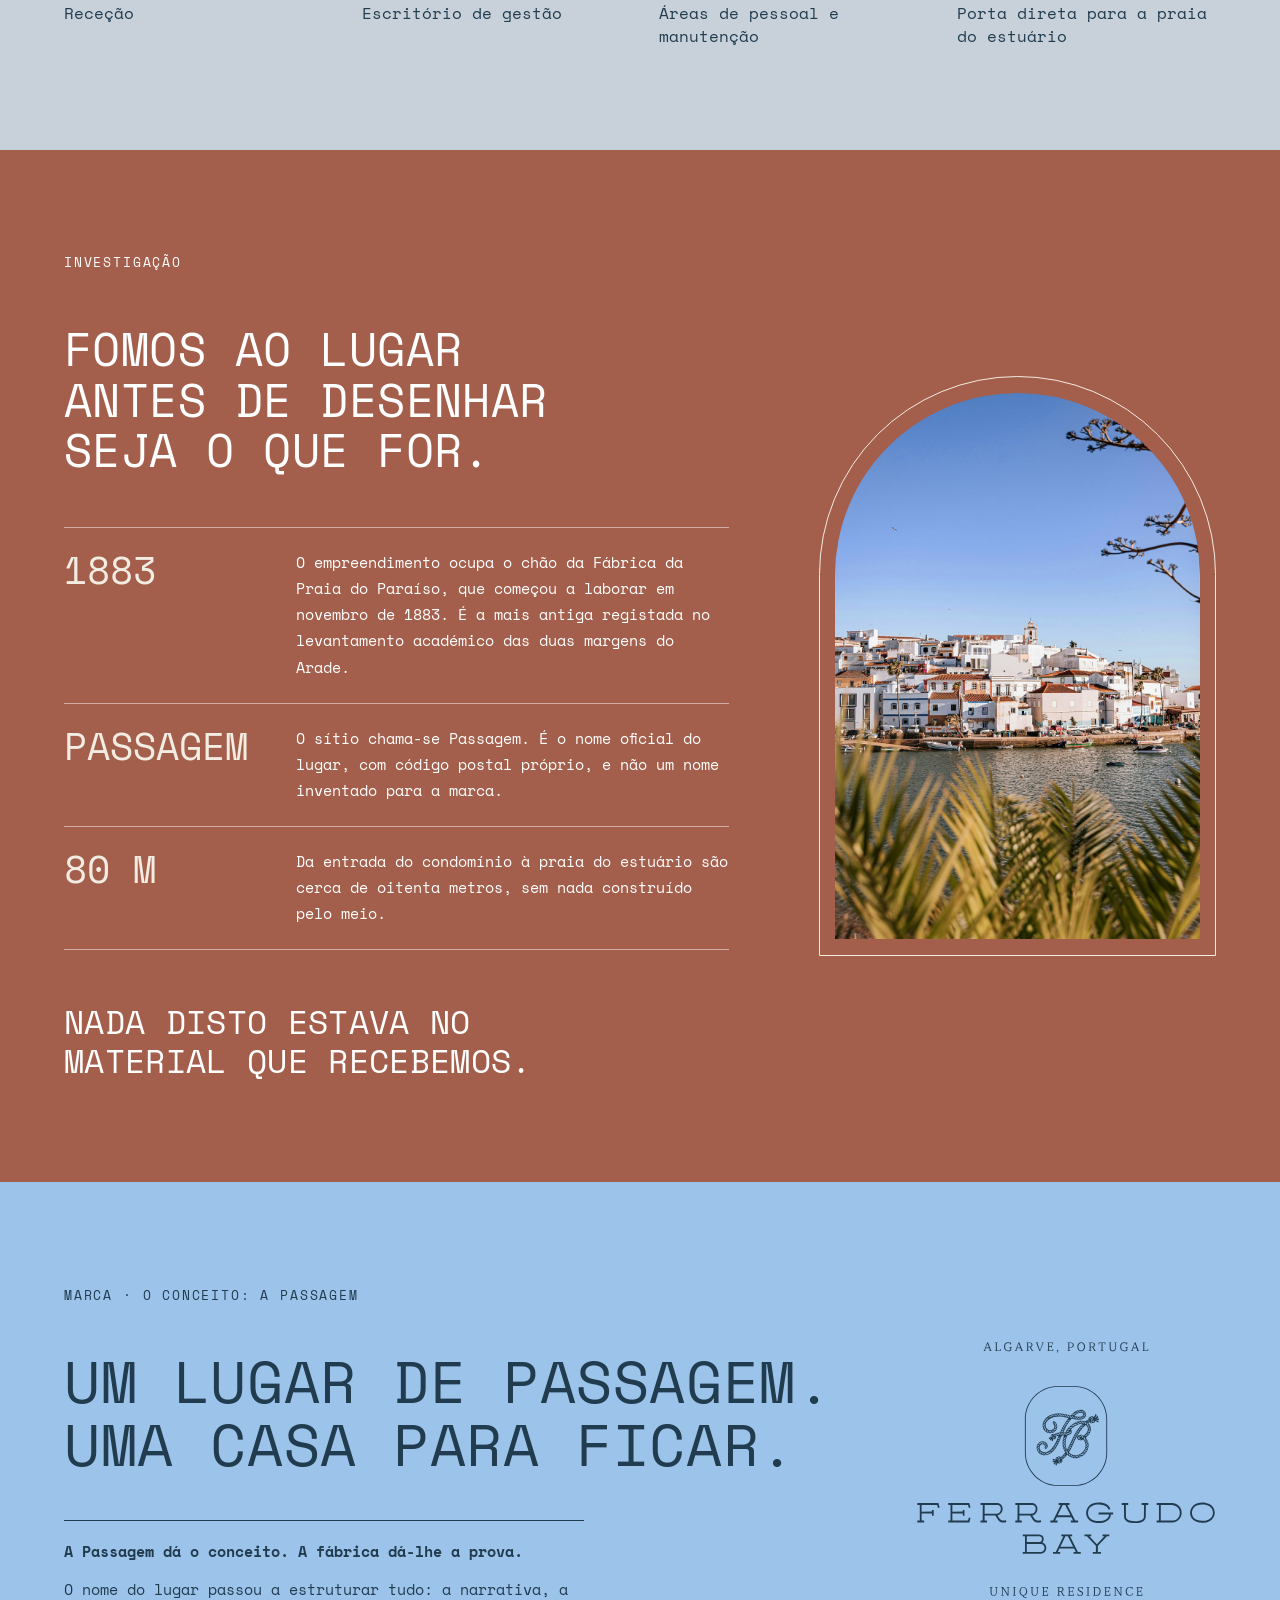
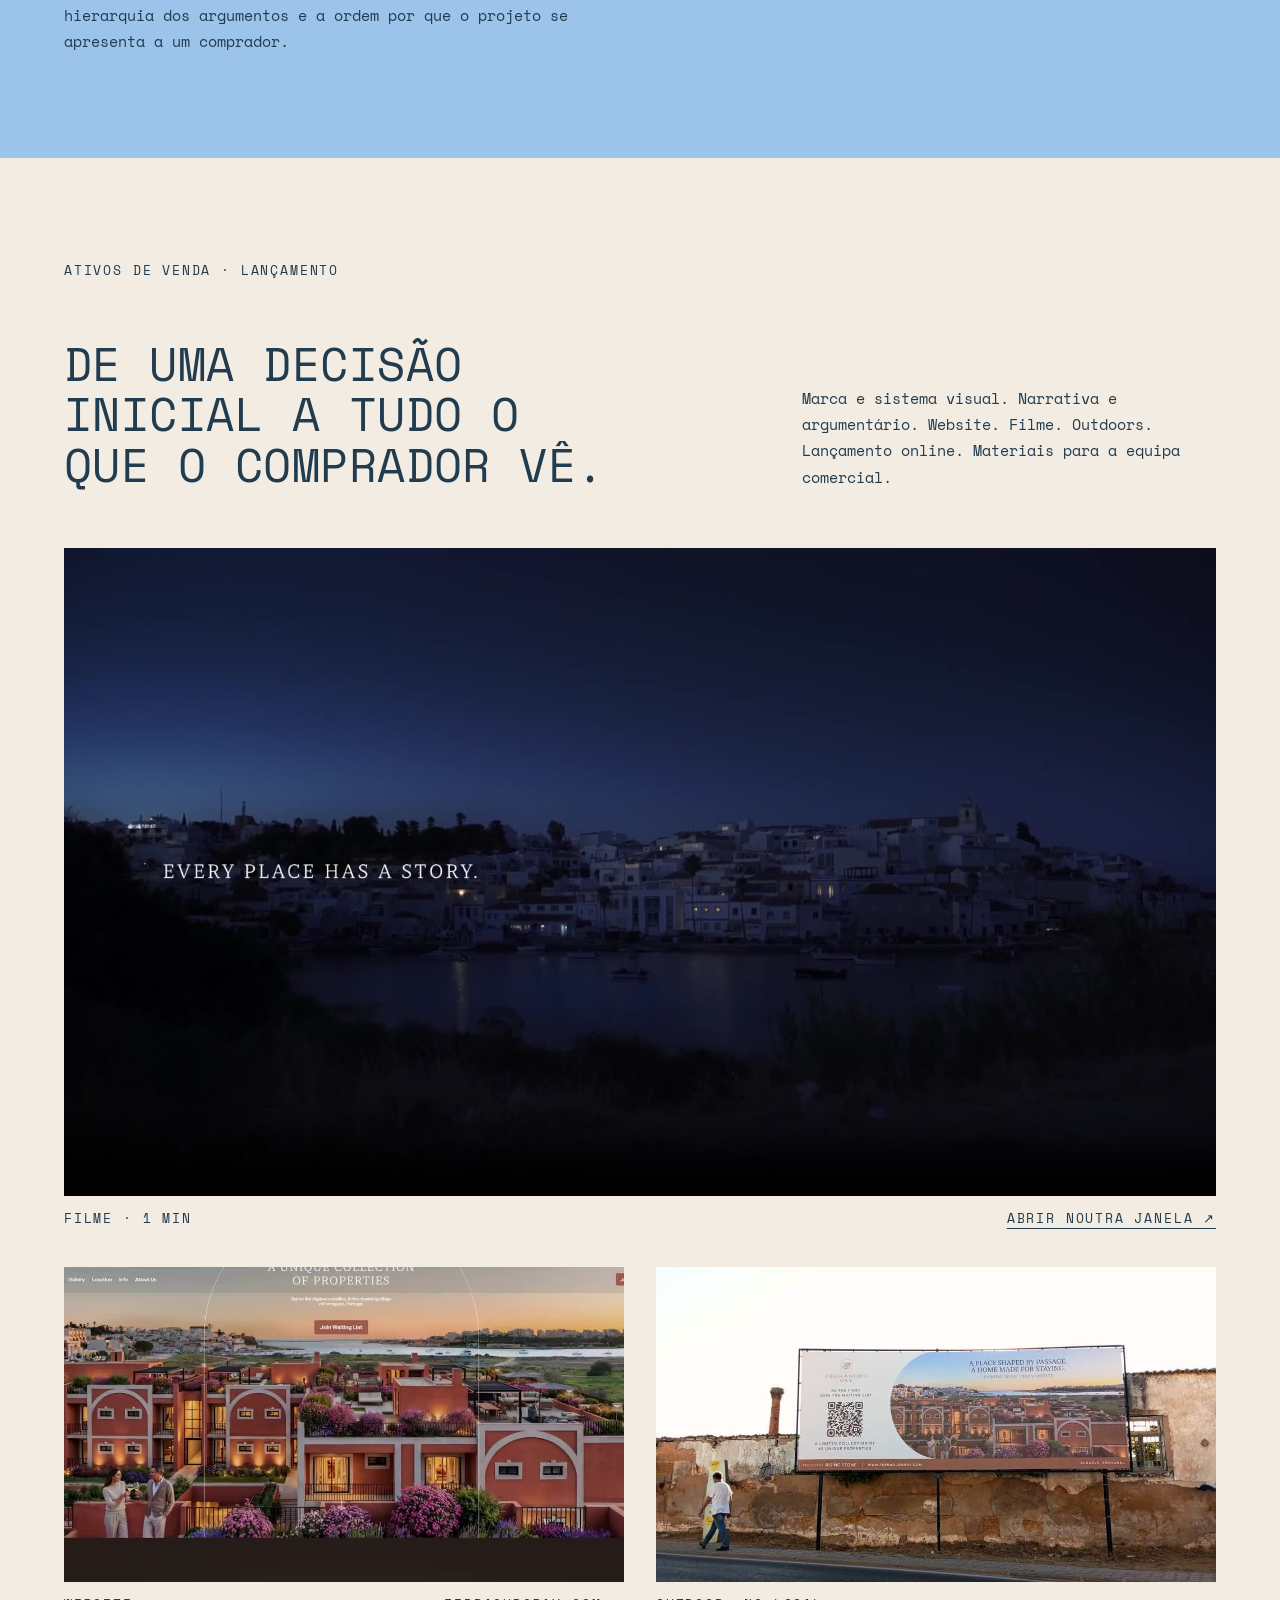
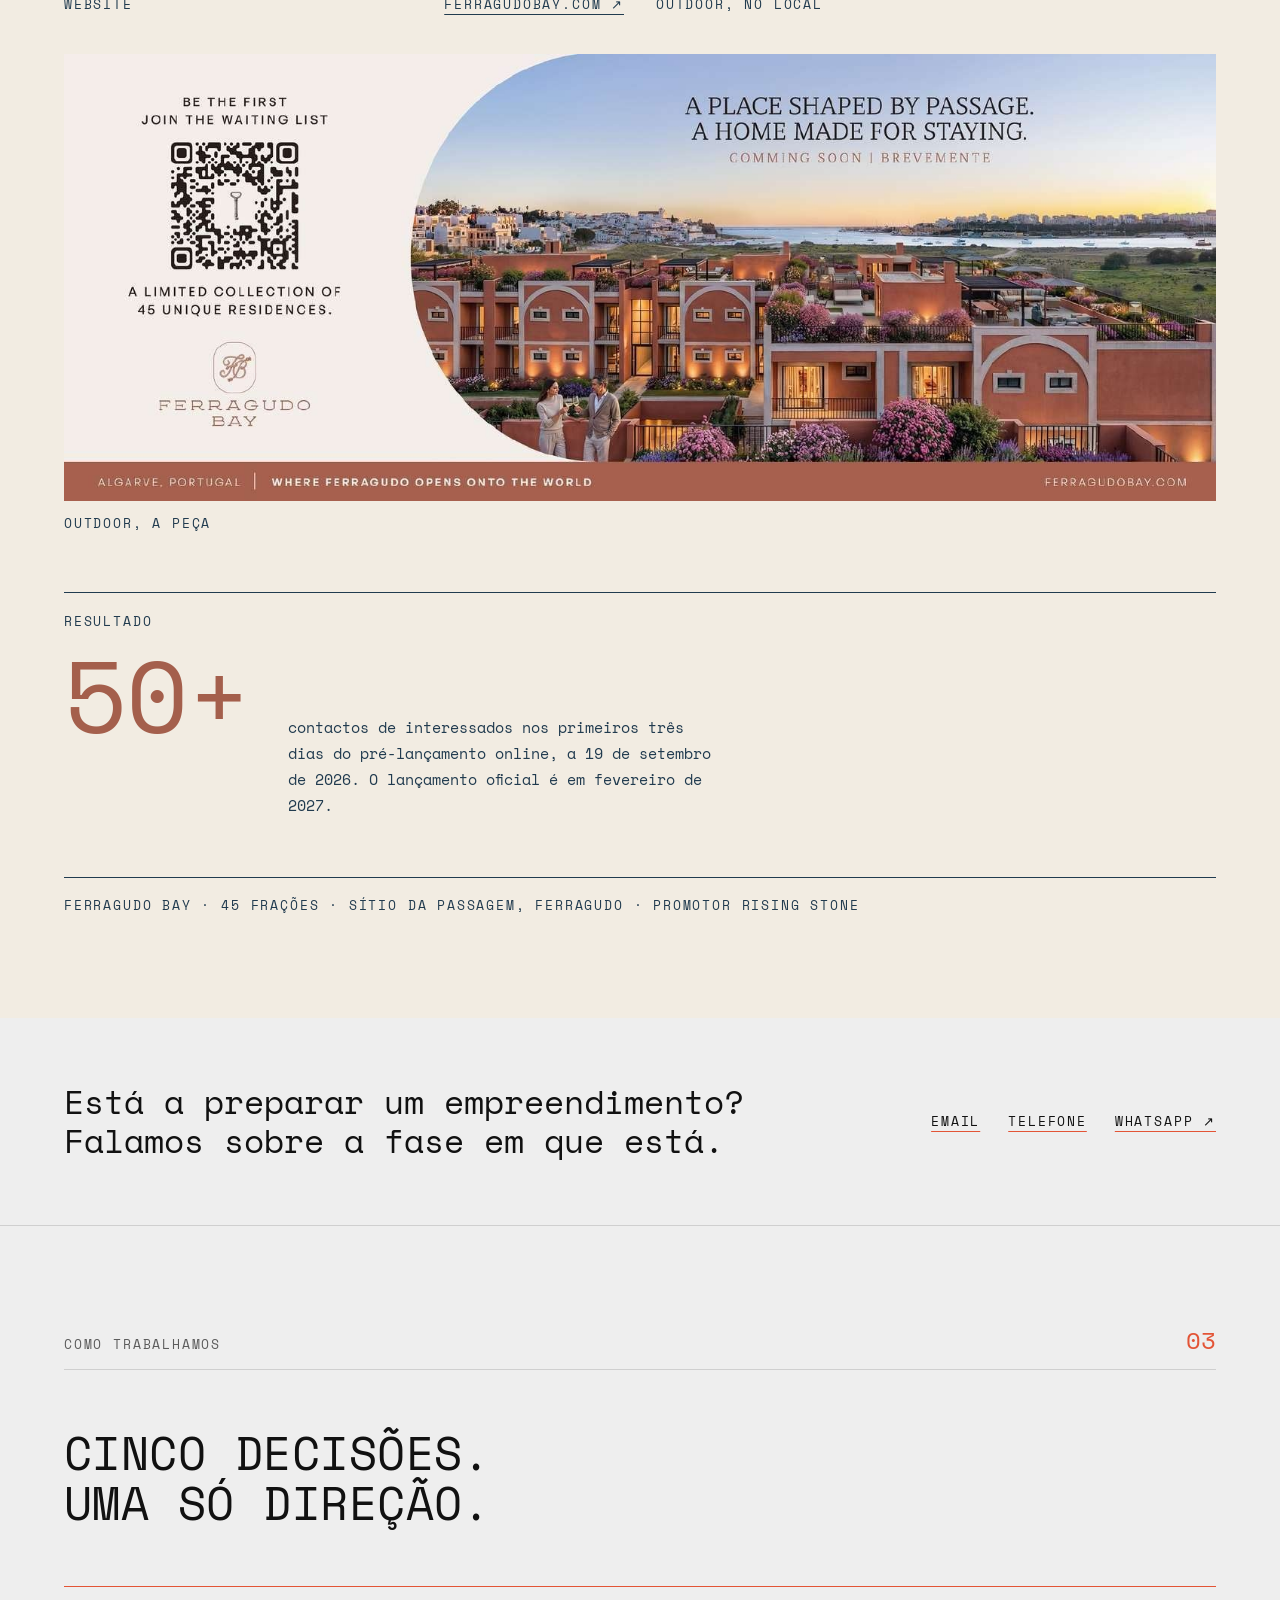
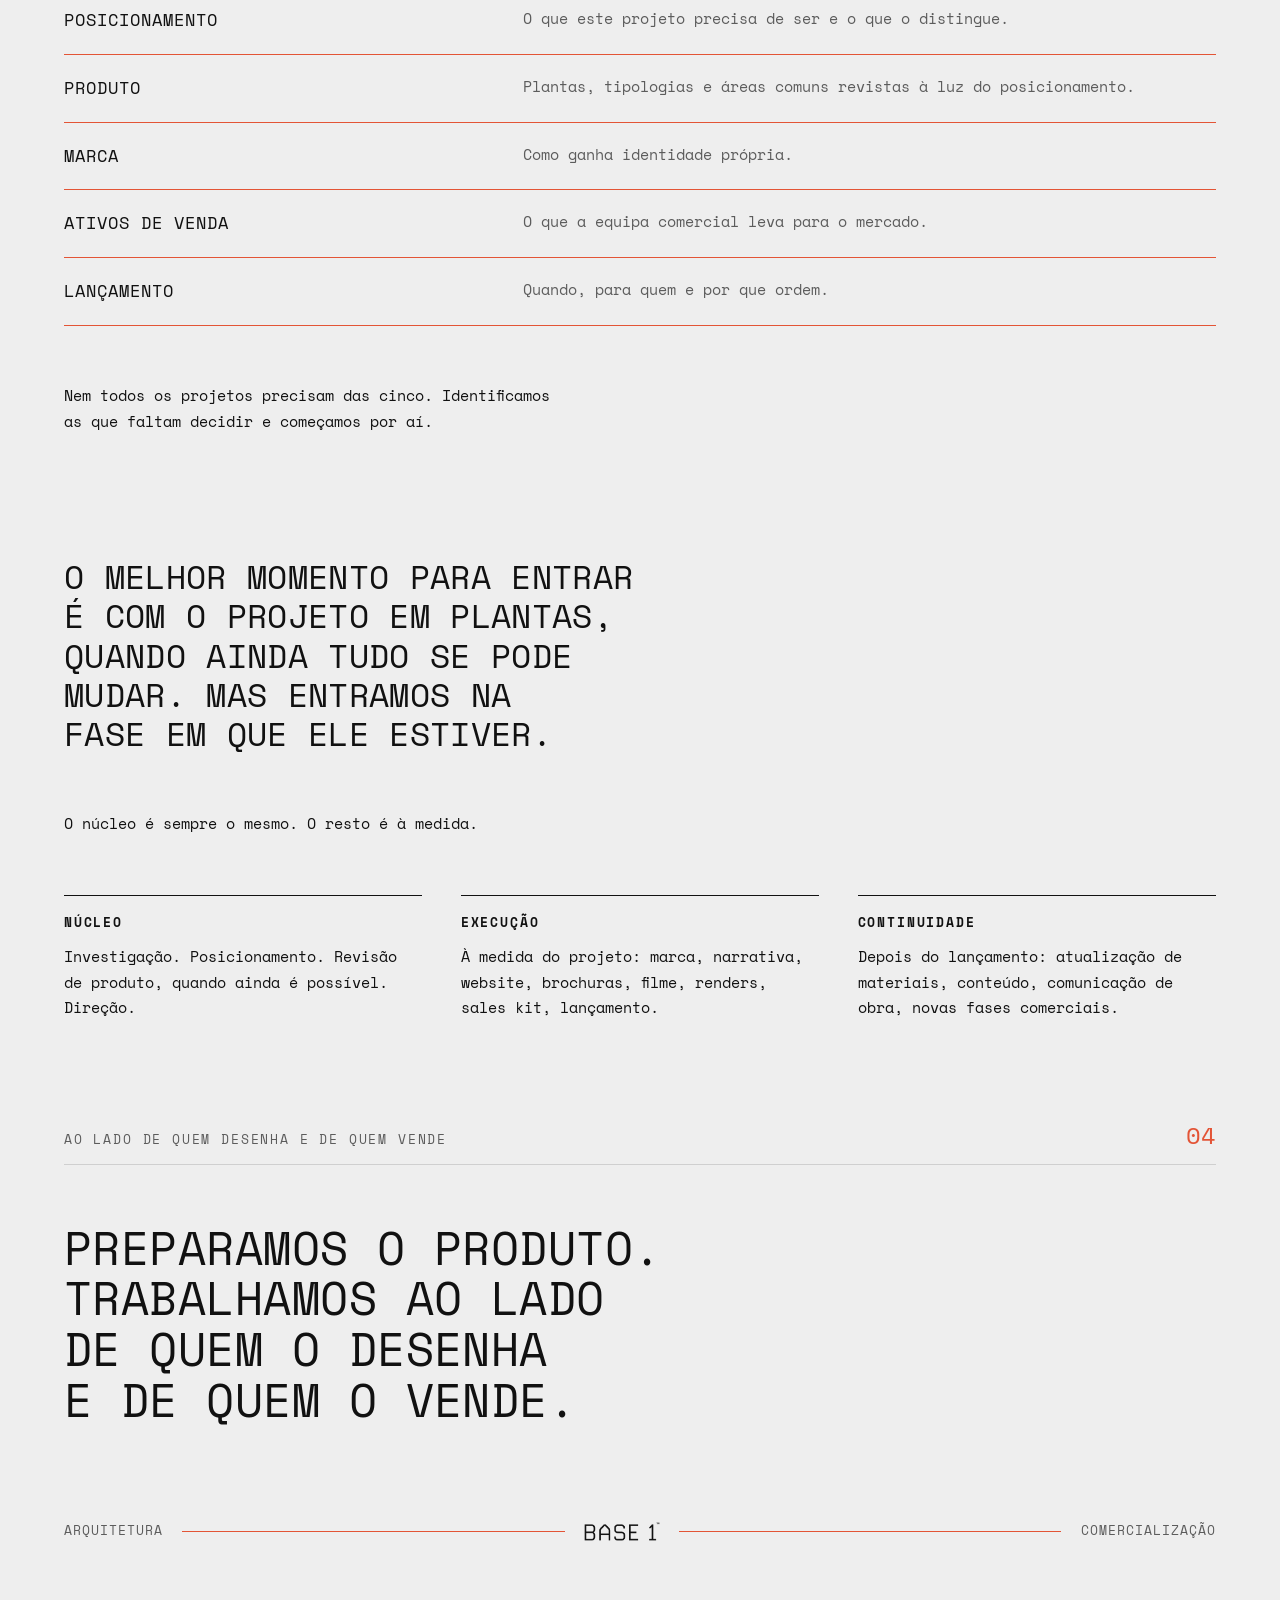
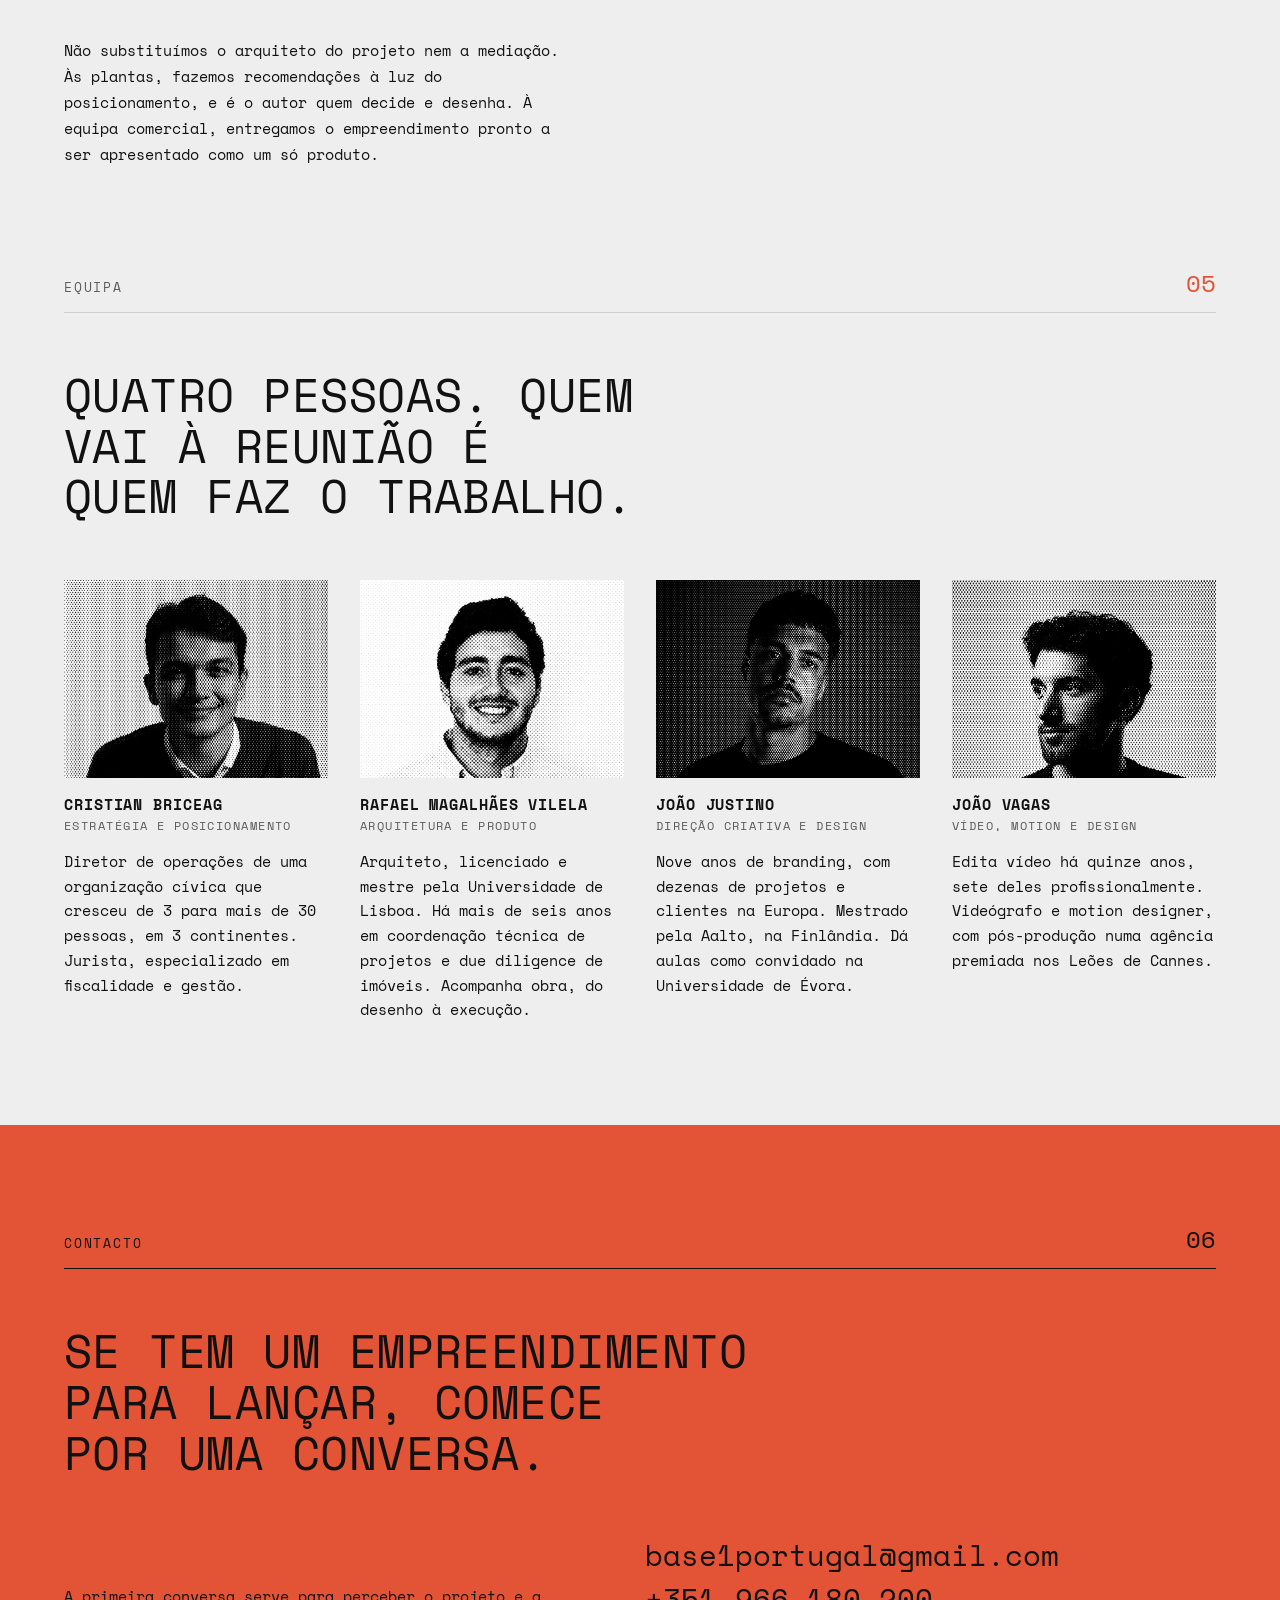
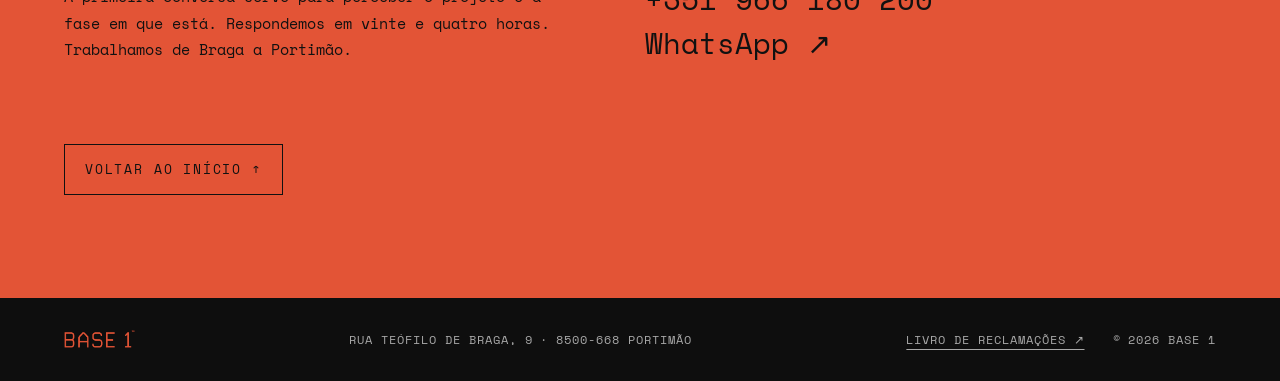
==== commit 3ce104ea: "Contacto: botão para voltar ao início Co-Authored-By: Claude Opus 5.5 <noreply@anthropic.com> Claude" ====
--- a/index.html
+++ b/index.html
@@ -21,13 +21,13 @@
 <link rel="icon" type="image/png" sizes="32x32" href="favicon-32.png">
 <link rel="apple-touch-icon" href="apple-touch-icon.png">
 <link rel="preload" href="assets/fonts/space-mono-400.woff2" as="font" type="font/woff2" crossorigin>
-<link rel="stylesheet" href="assets/site.css?v=2026-10-27c">
+<link rel="stylesheet" href="assets/site.css?v=2026-10-27d">
 </head>
 <body>
 <a class="skip" href="#conteudo">Saltar para o conteúdo</a>
 
 <!-- ================= HERO ================= -->
-<header class="hero band-night">
+<header id="inicio" class="hero band-night">
   <div class="wrap">
     <div class="topbar">
       <img src="assets/img/base1-logo-white.png" alt="Base 1" width="499" height="127">
@@ -344,6 +344,7 @@
         <a href="https://wa.me/351966180200" target="_blank" rel="noopener">WhatsApp ↗</a>
       </div>
     </div>
+    <a class="label to-top" href="#inicio">Voltar ao início ↑</a>
   </div>
 </section>
 
--- a/assets/site.css
+++ b/assets/site.css
@@ -282,6 +282,8 @@
 .contact-lines { flex: 1 1 420px; display: flex; flex-direction: column; gap: 6px; font-size: clamp(18px, 2.3vw, 32px); line-height: 1.3; overflow-wrap: anywhere; }
 .contact-lines a { text-decoration: none; }
 .contact-lines a:hover { text-decoration: underline; }
+.to-top { align-self: flex-start; color: var(--ink); text-decoration: none; border: 1px solid var(--ink); padding: 14px 20px; margin-top: clamp(8px, 2vw, 24px); }
+.to-top:hover { background: var(--ink); color: var(--orange); }
 
 .foot .wrap {
   display: flex; justify-content: space-between; align-items: center; flex-wrap: wrap;
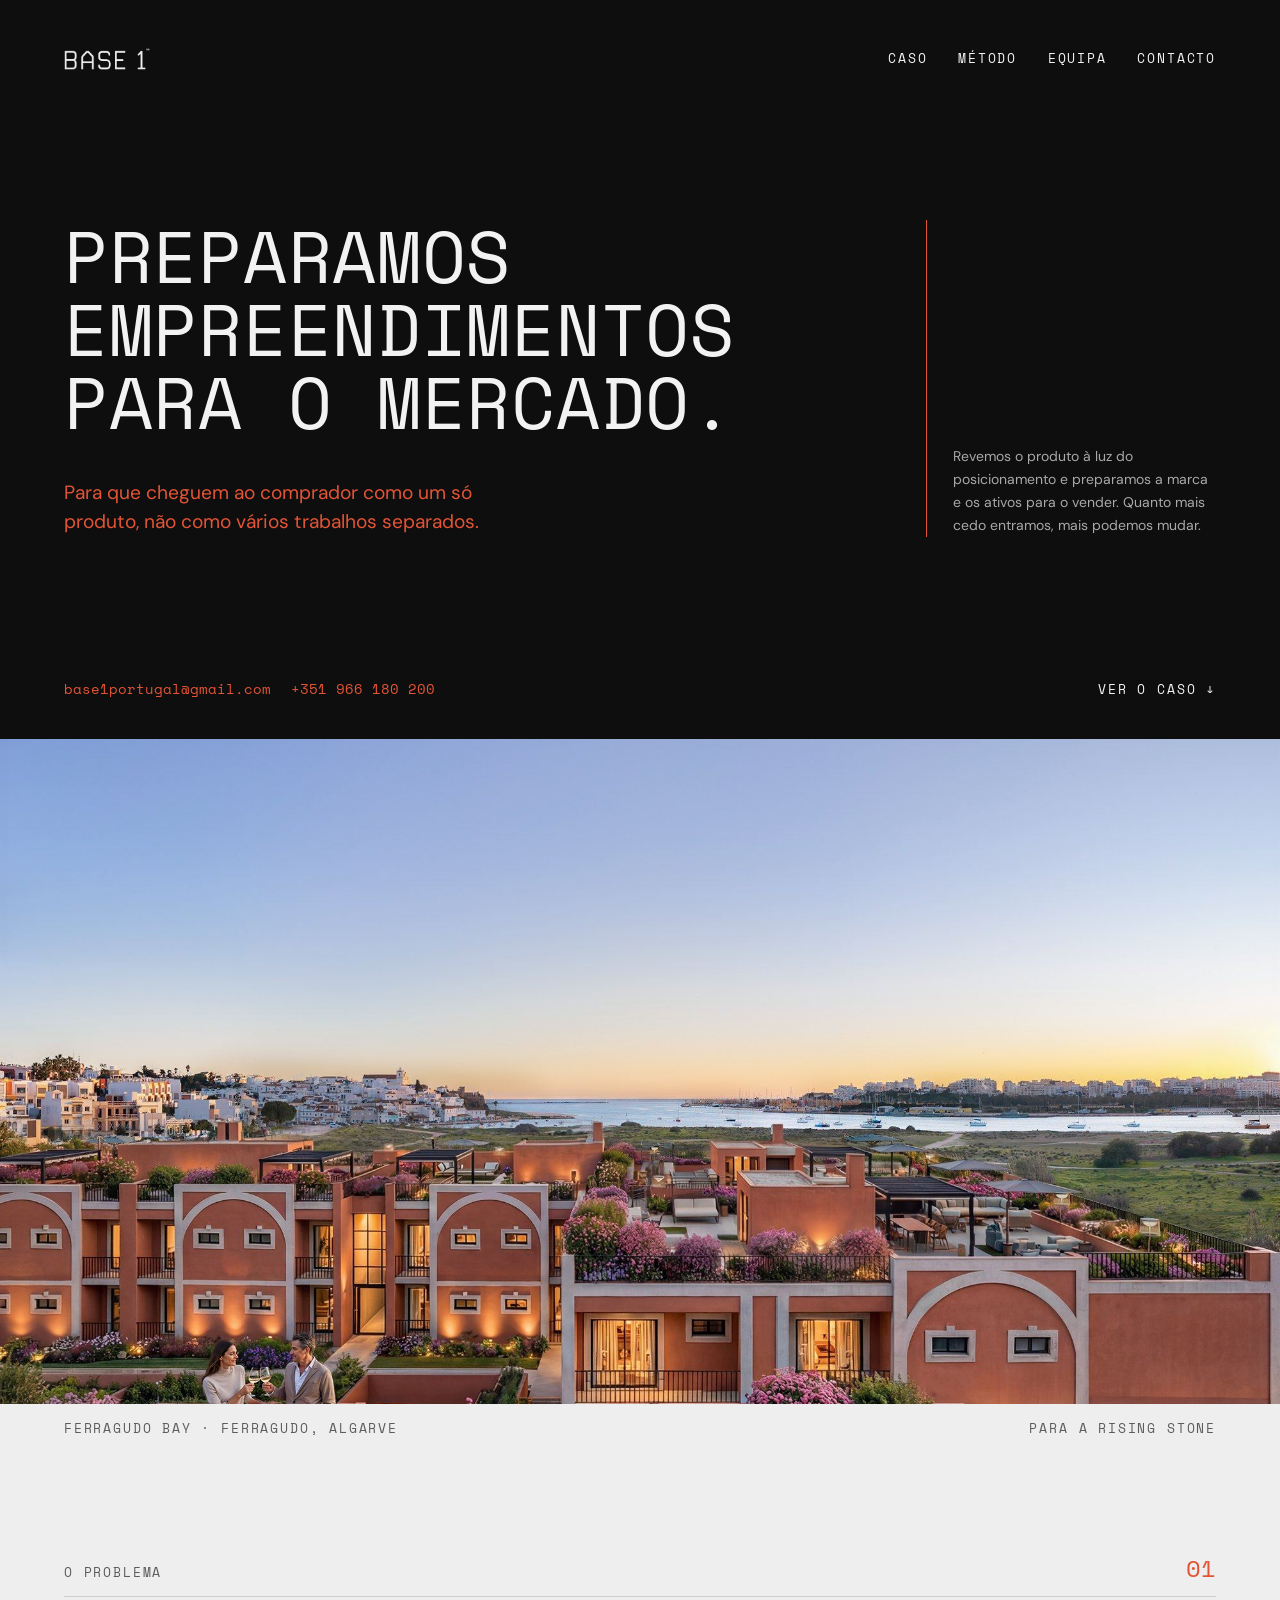
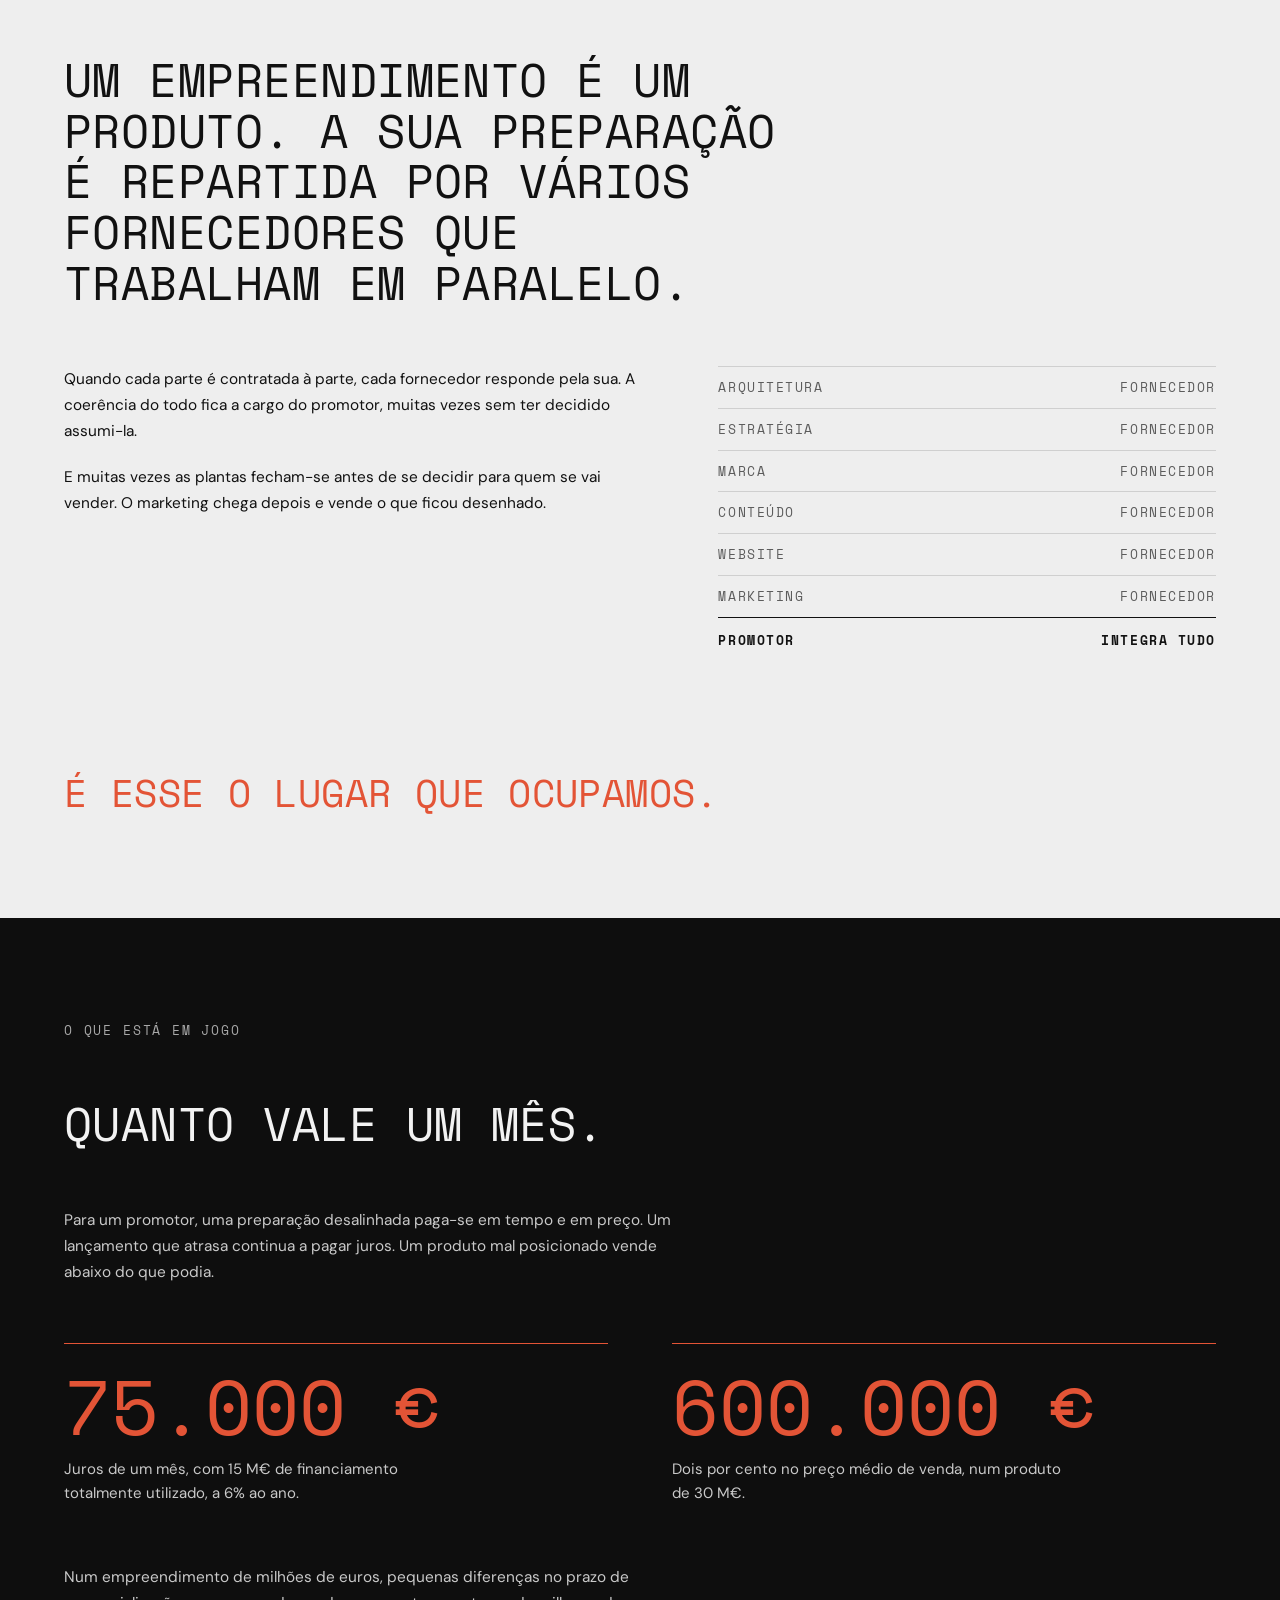
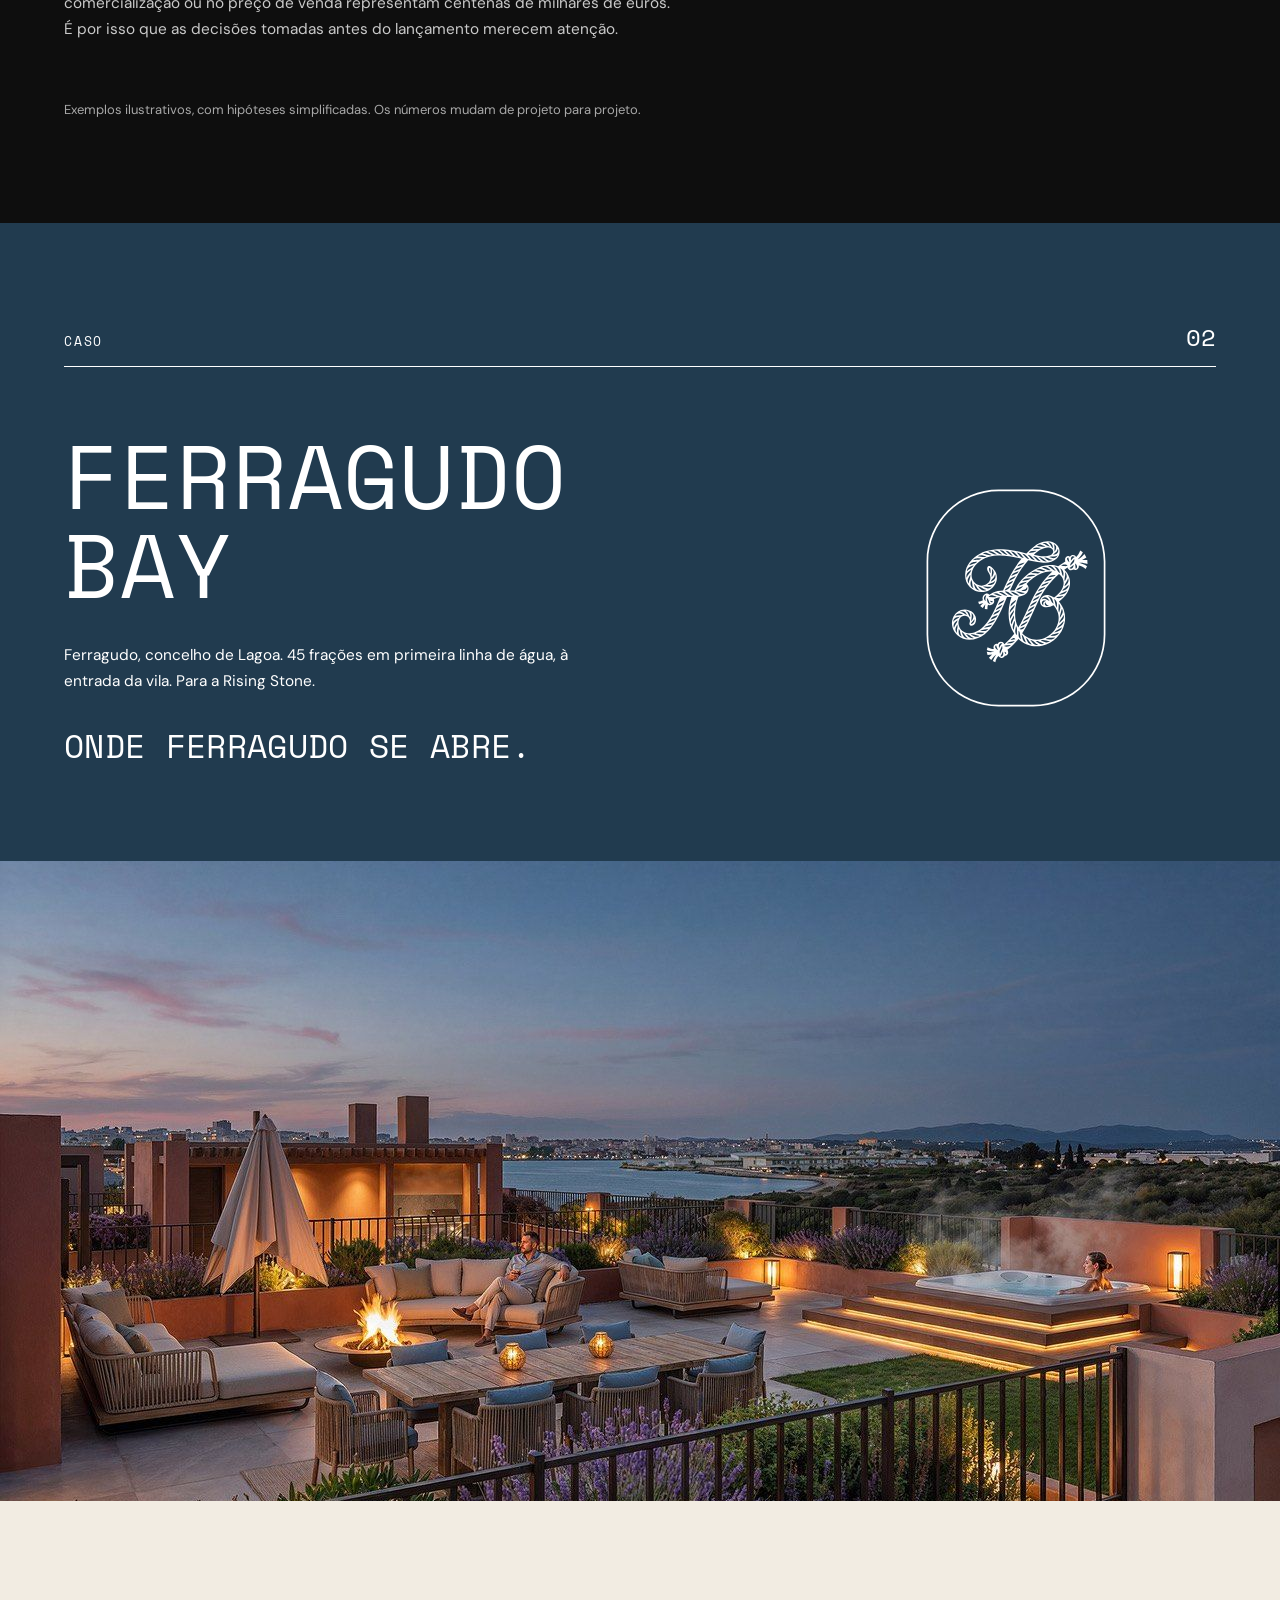
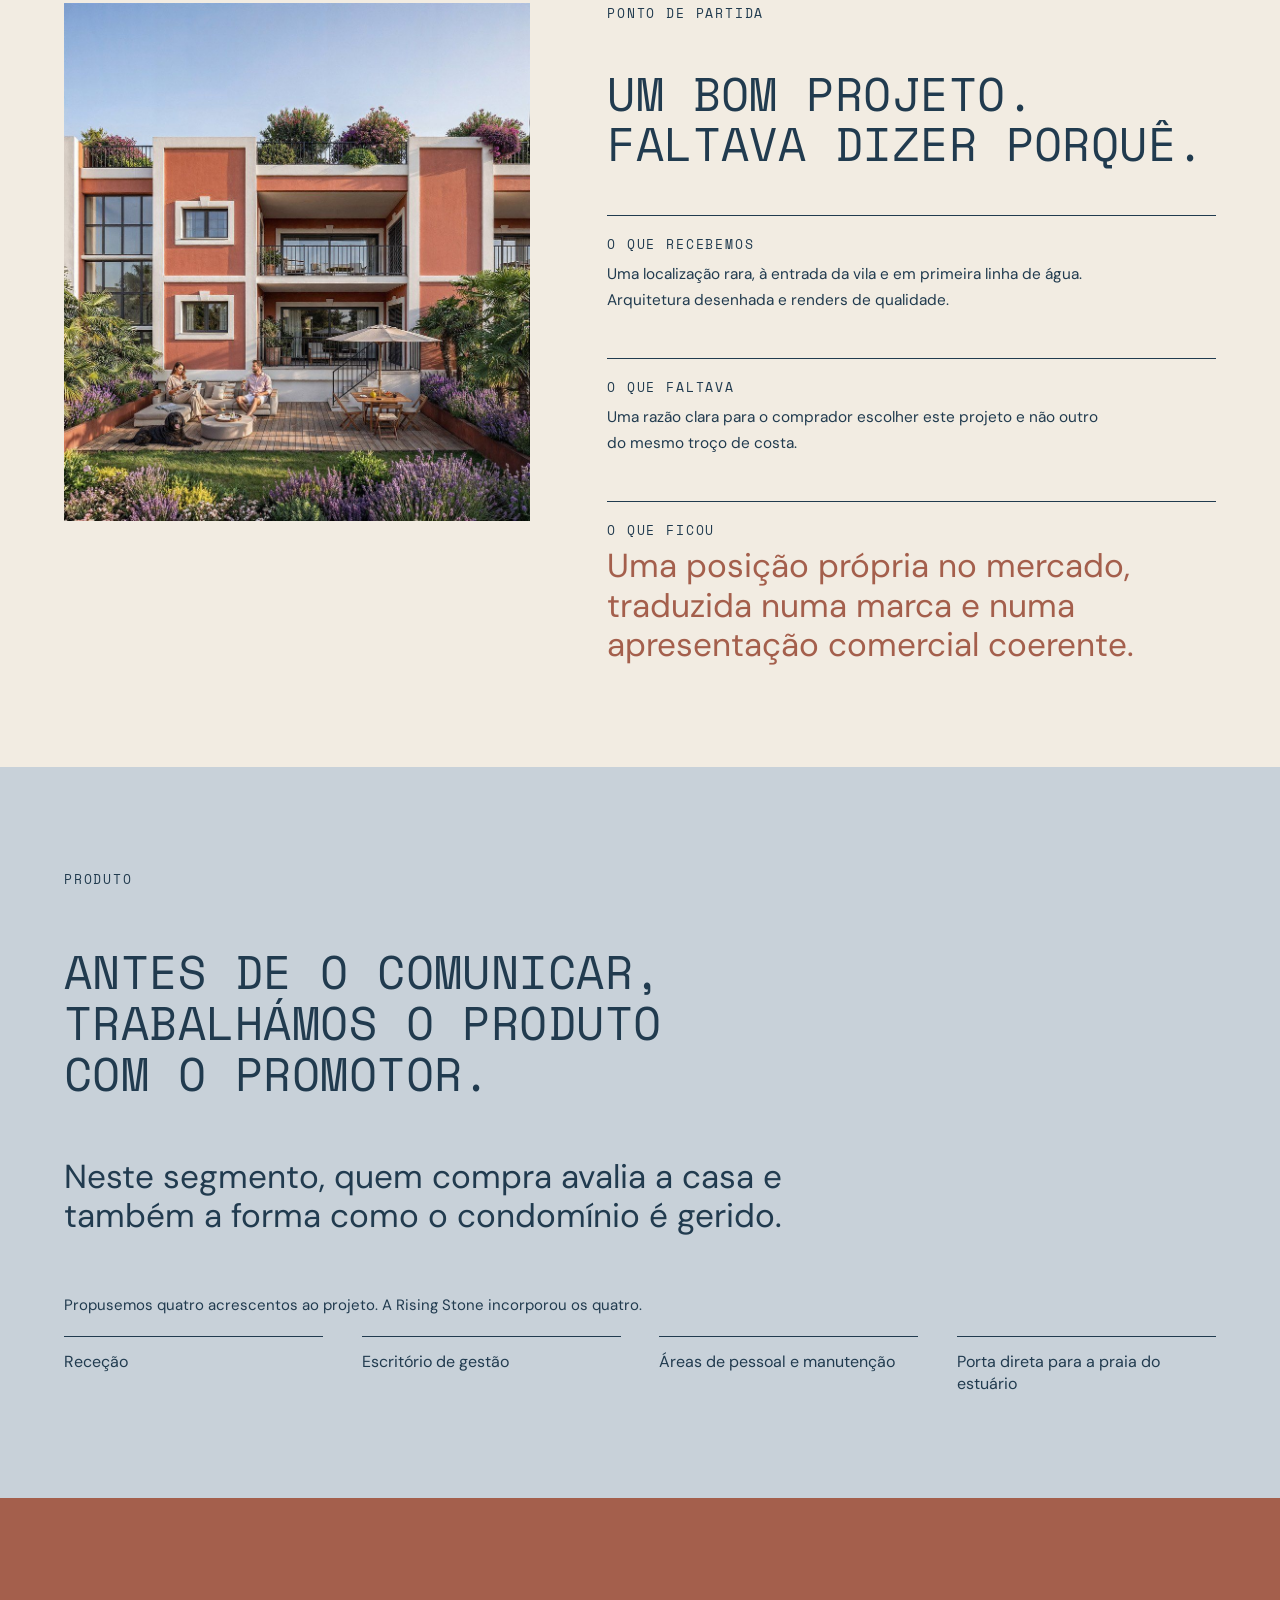
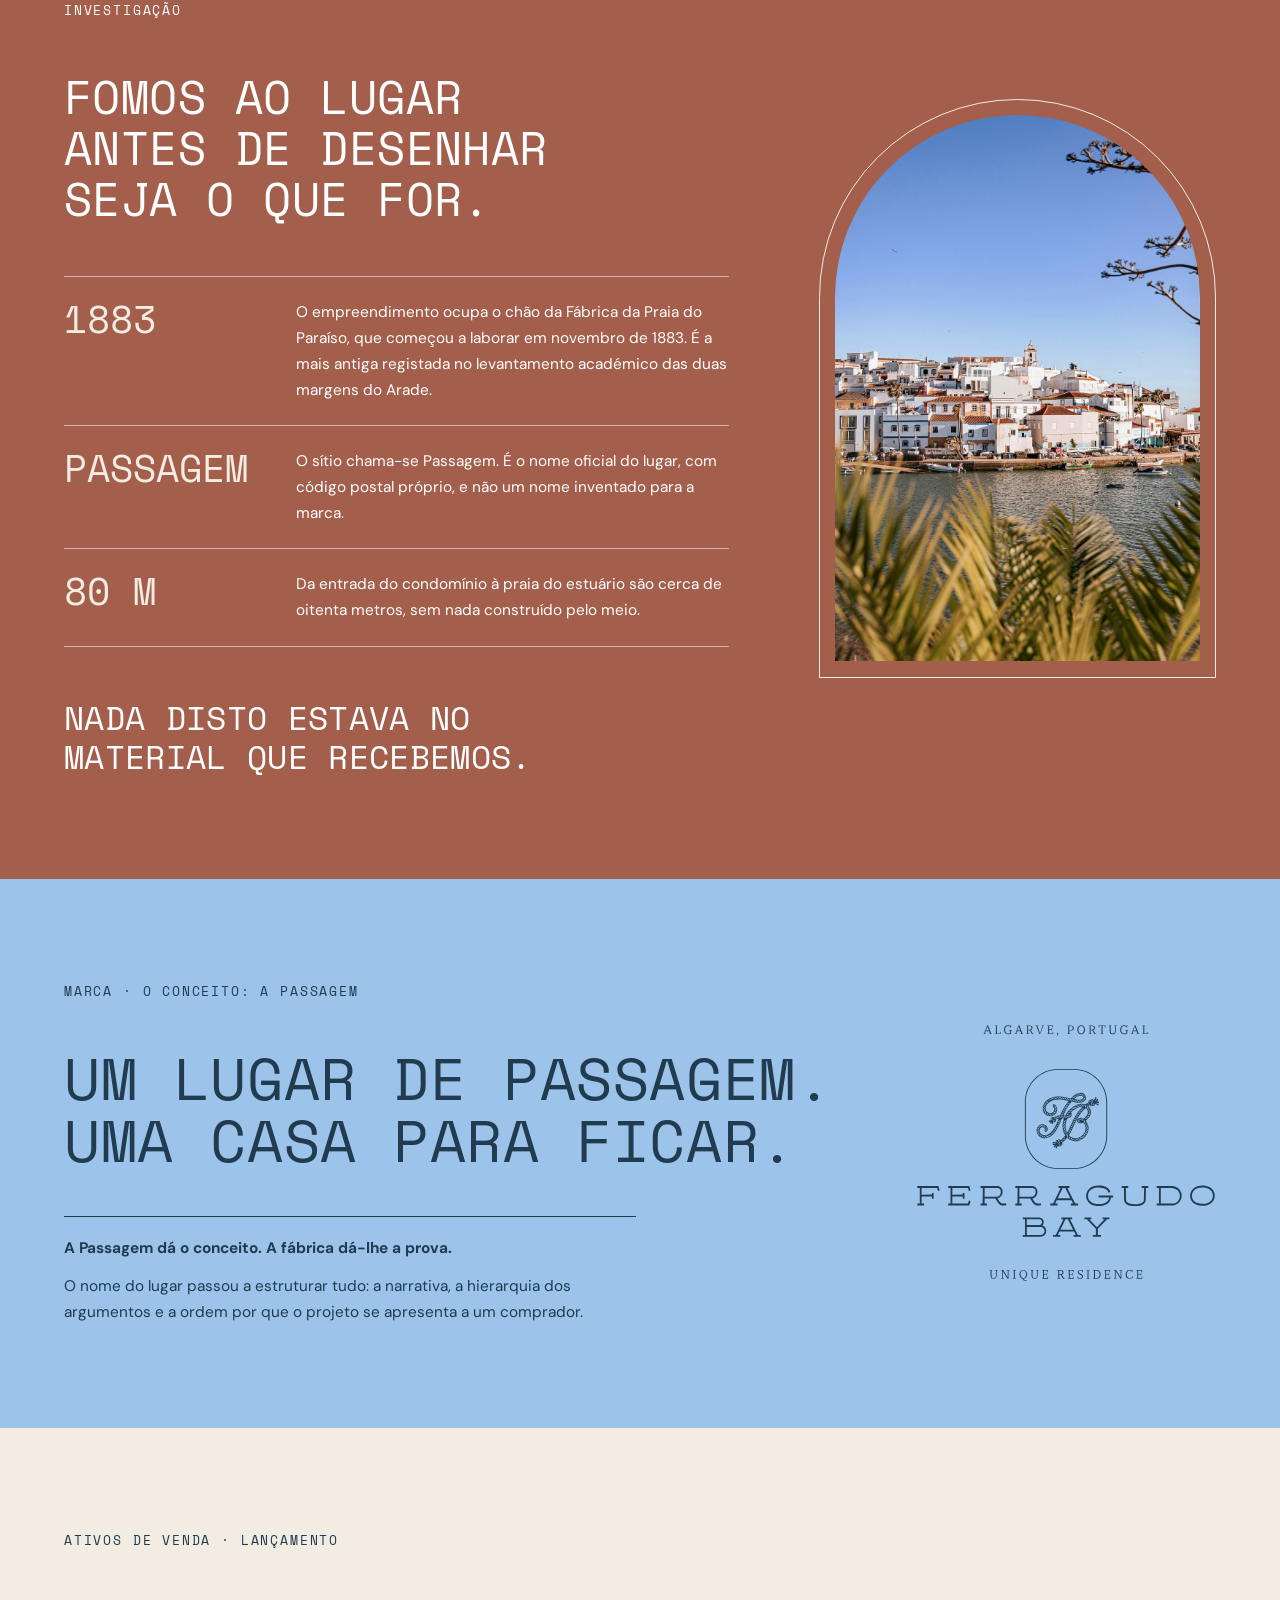
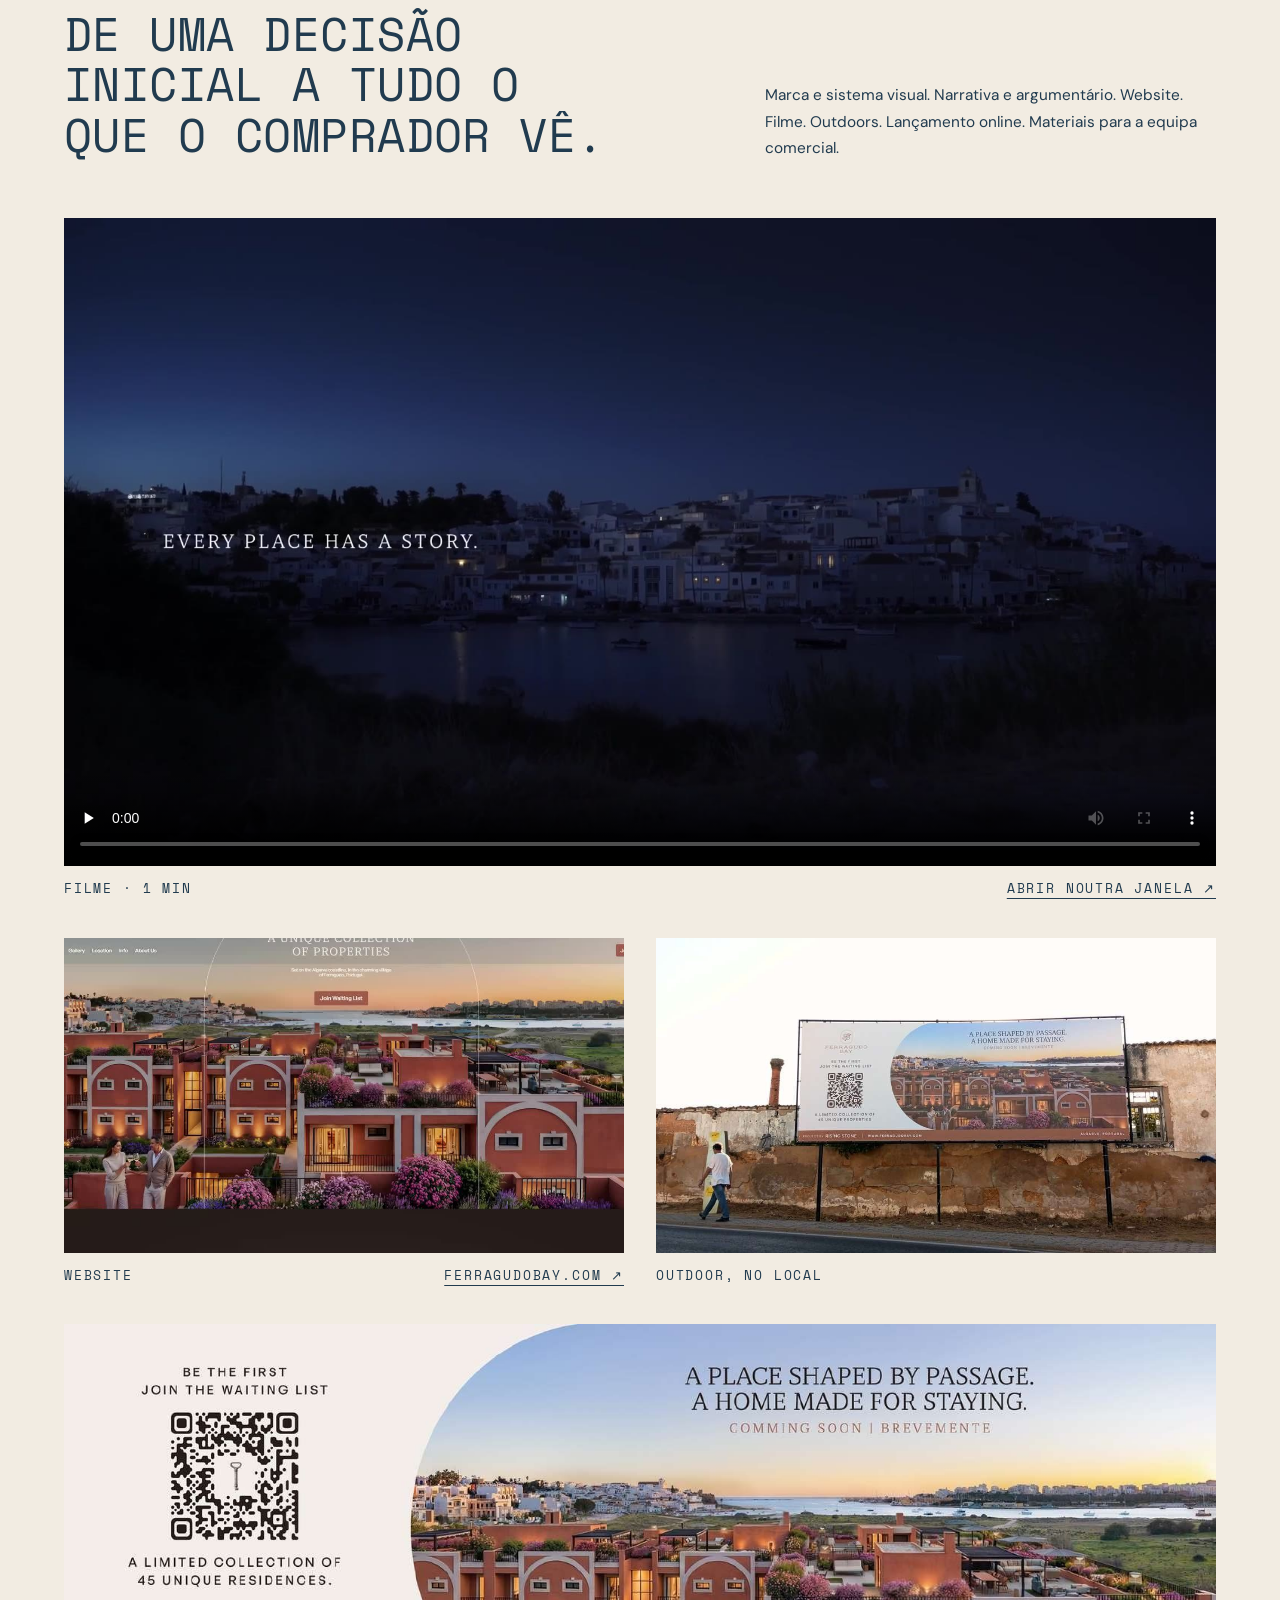
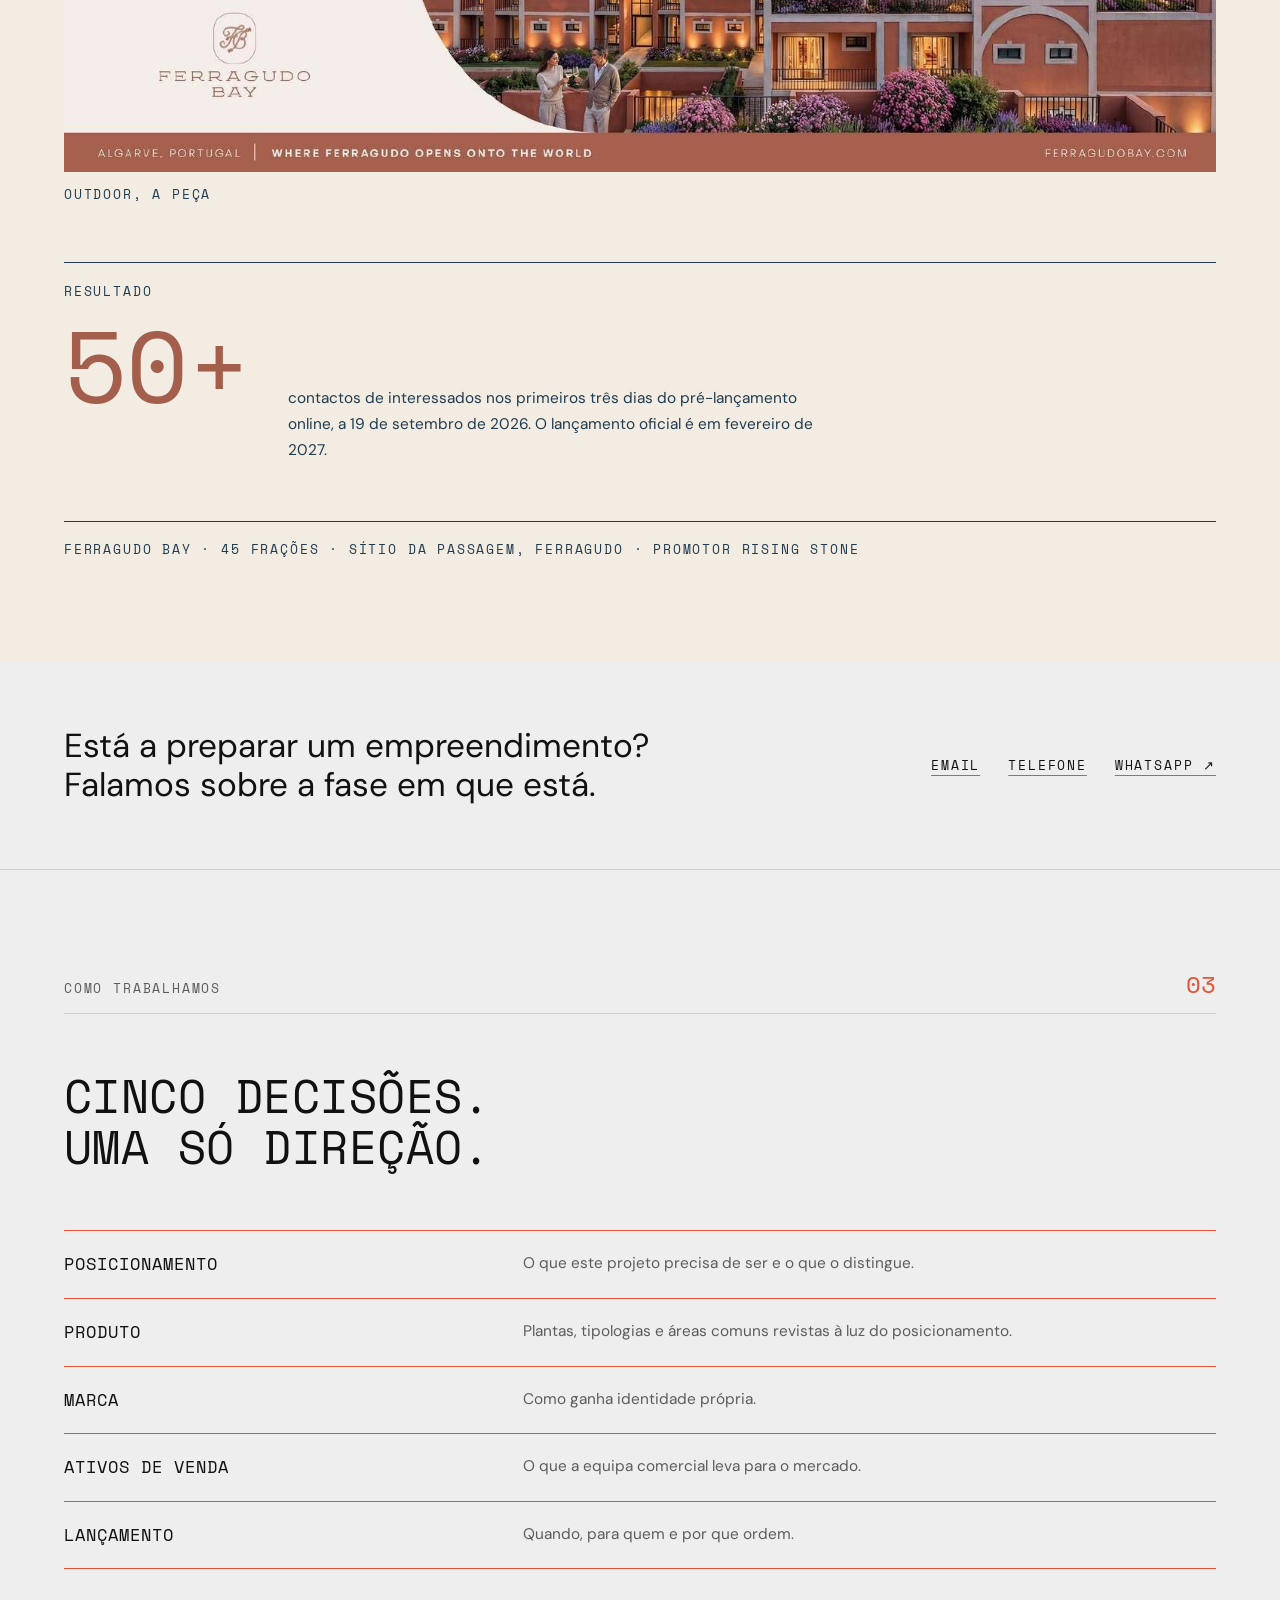
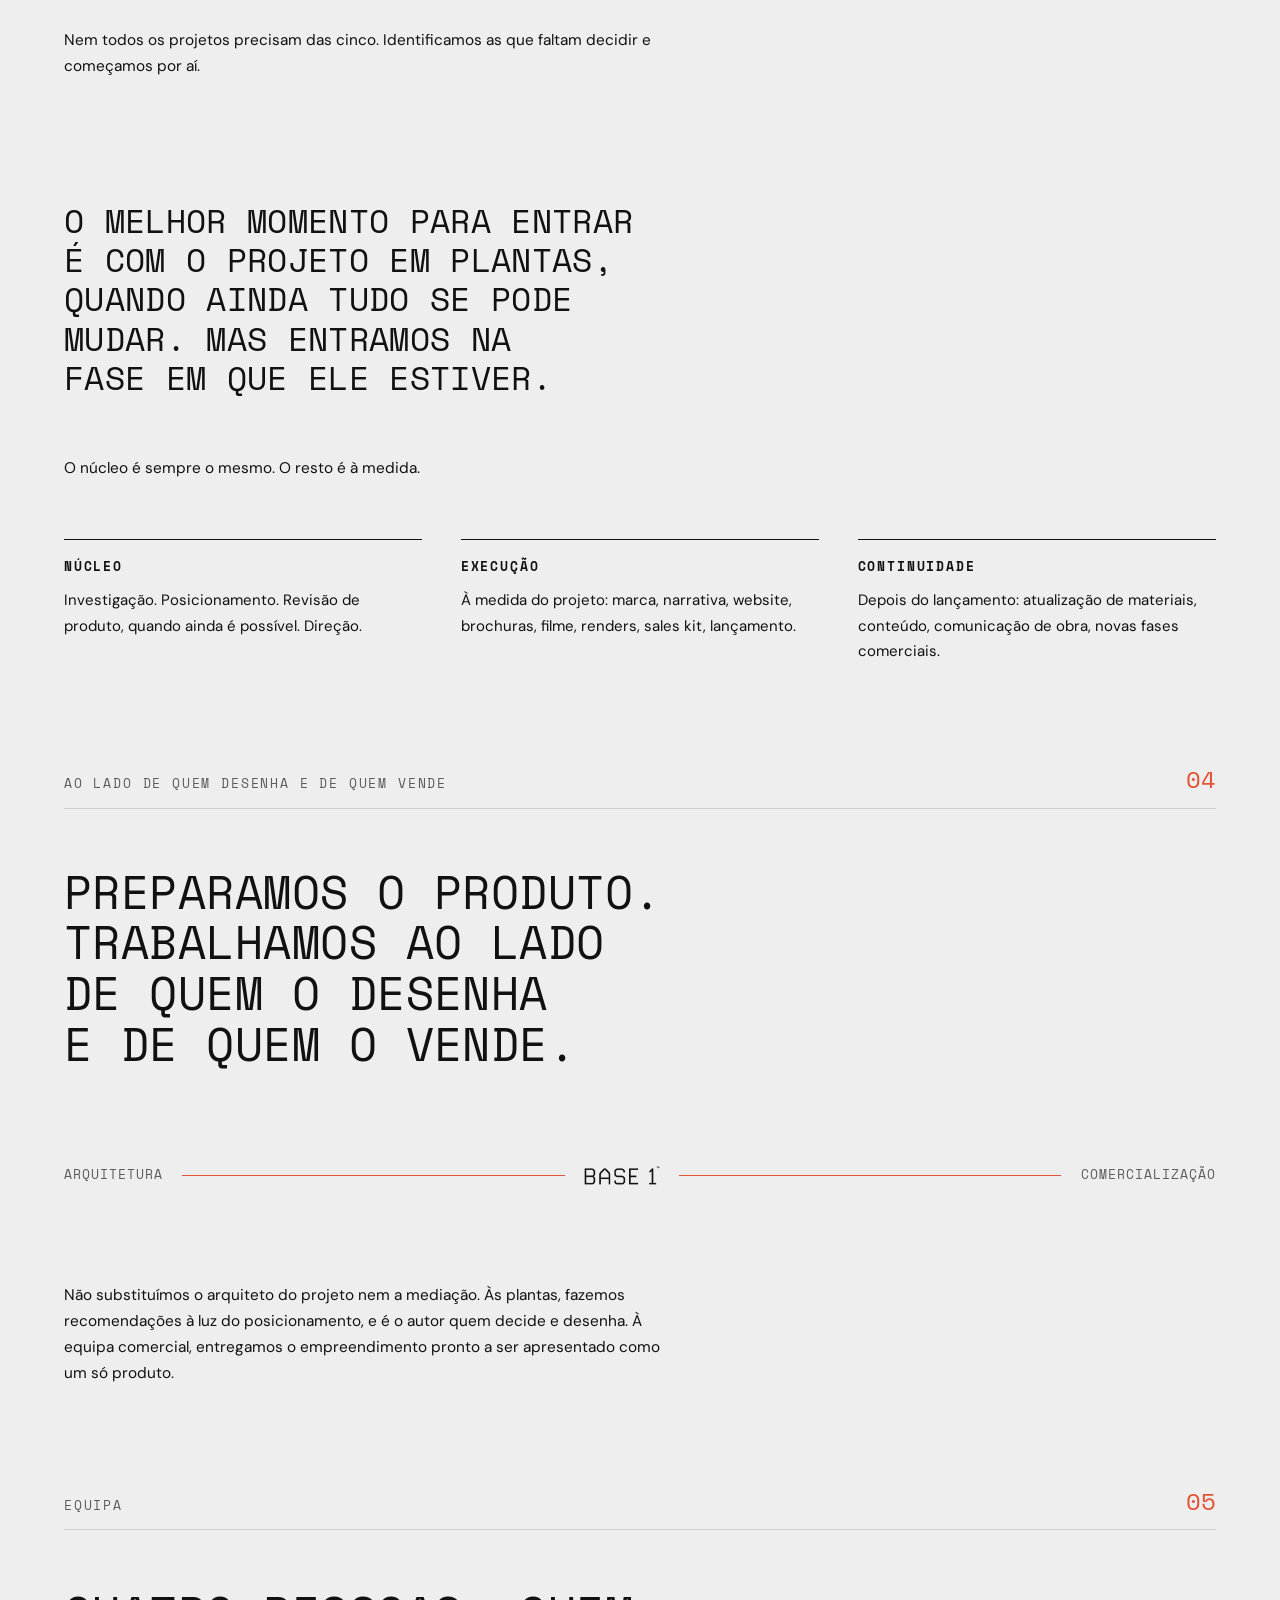
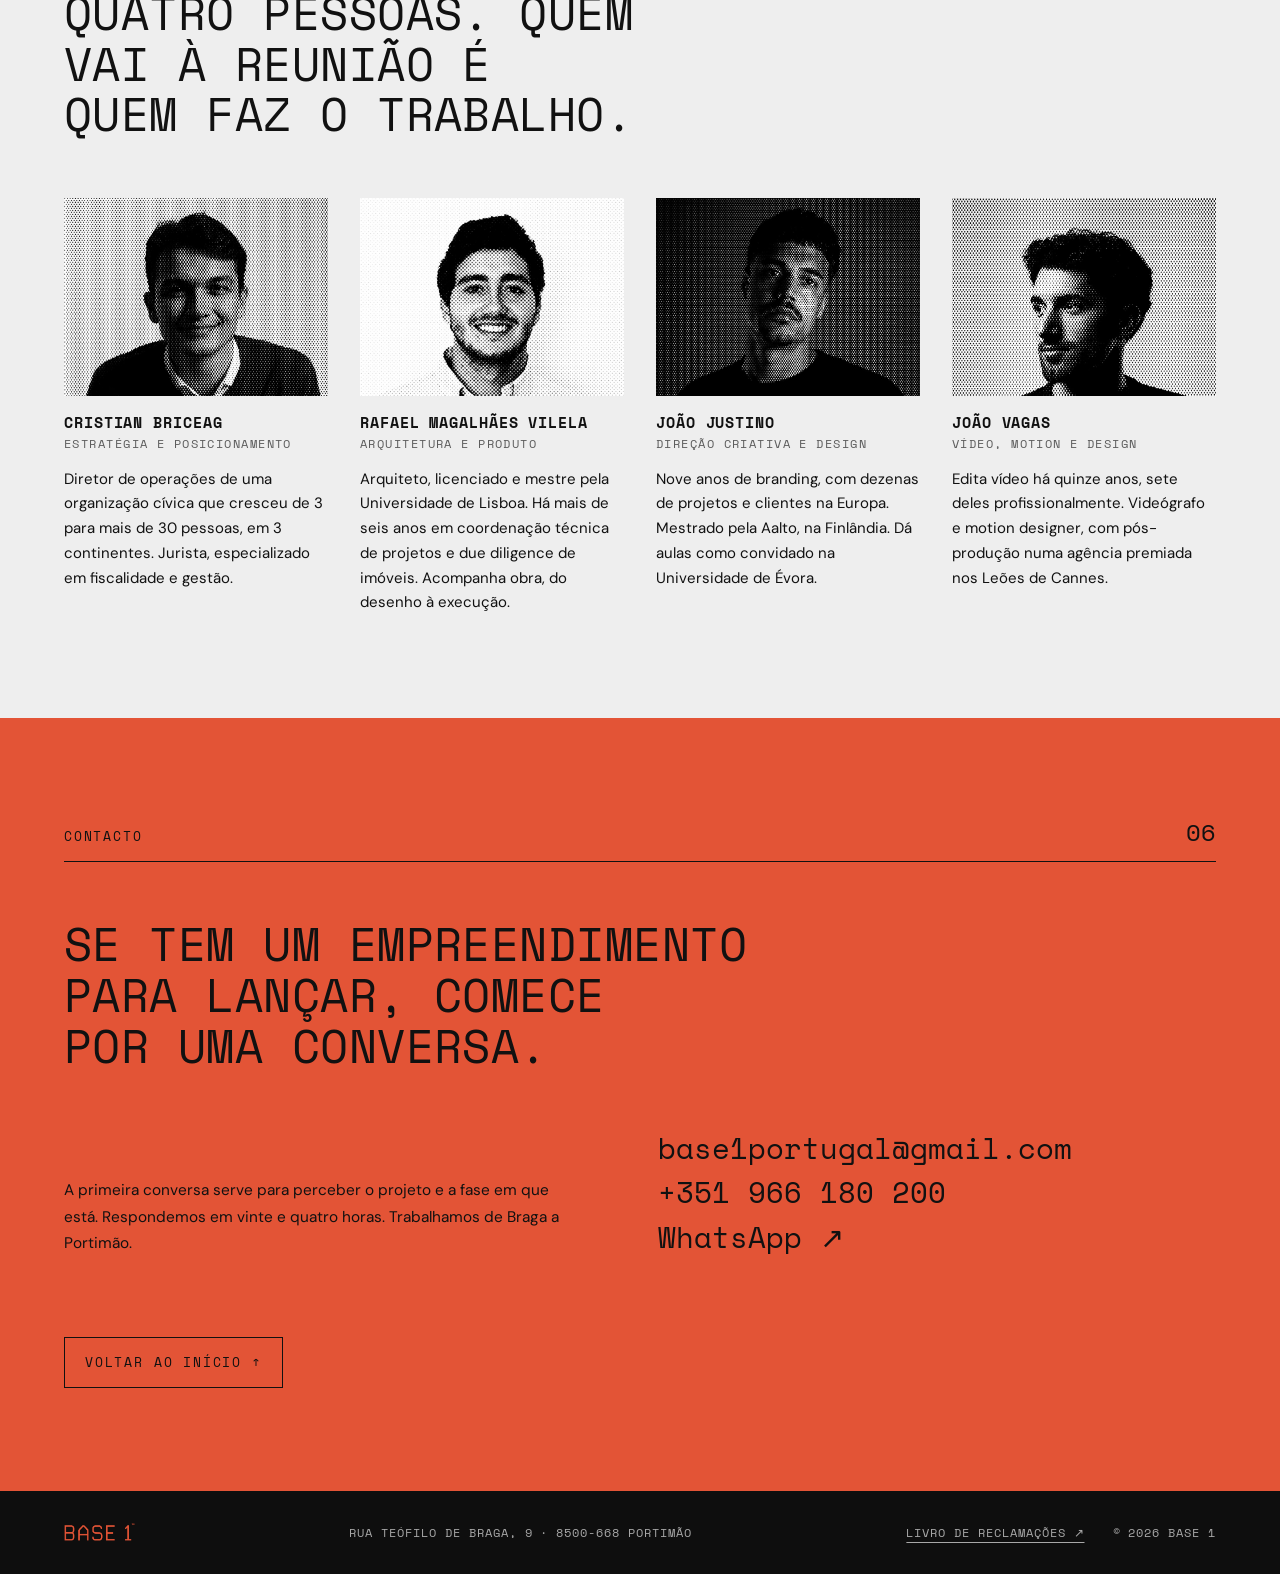
==== commit f2c1710a: "Tipografia: DM Sans no corpo de texto e nos subtítulos, Space Mono nos títulos e etiquetas Co-Author" ====
--- a/index.html
+++ b/index.html
@@ -21,7 +21,8 @@
 <link rel="icon" type="image/png" sizes="32x32" href="favicon-32.png">
 <link rel="apple-touch-icon" href="apple-touch-icon.png">
 <link rel="preload" href="assets/fonts/space-mono-400.woff2" as="font" type="font/woff2" crossorigin>
-<link rel="stylesheet" href="assets/site.css?v=2026-10-27d">
+<link rel="preload" href="assets/fonts/dm-sans-400.woff2" as="font" type="font/woff2" crossorigin>
+<link rel="stylesheet" href="assets/site.css?v=2026-10-27e">
 </head>
 <body>
 <a class="skip" href="#conteudo">Saltar para o conteúdo</a>
--- a/assets/site.css
+++ b/assets/site.css
@@ -15,6 +15,35 @@
   font-family: "Space Mono";
   src: url("fonts/space-mono-700.woff2") format("woff2"),
        url("fonts/space-mono-700.woff") format("woff");
+  font-weight: 700;
+  font-style: normal;
+  font-display: swap;
+}
+
+@font-face {
+  font-family: "DM Sans";
+  src: url("fonts/dm-sans-400.woff2") format("woff2");
+  font-weight: 400;
+  font-style: normal;
+  font-display: swap;
+}
+@font-face {
+  font-family: "DM Sans";
+  src: url("fonts/dm-sans-400-italic.woff2") format("woff2");
+  font-weight: 400;
+  font-style: italic;
+  font-display: swap;
+}
+@font-face {
+  font-family: "DM Sans";
+  src: url("fonts/dm-sans-500.woff2") format("woff2");
+  font-weight: 500;
+  font-style: normal;
+  font-display: swap;
+}
+@font-face {
+  font-family: "DM Sans";
+  src: url("fonts/dm-sans-700.woff2") format("woff2");
   font-weight: 700;
   font-style: normal;
   font-display: swap;
@@ -40,6 +69,7 @@
   --fb-sky: #9CC3EA;
 
   --mono: "Space Mono", ui-monospace, "SFMono-Regular", Menlo, Consolas, monospace;
+  --sans: "DM Sans", system-ui, -apple-system, "Segoe UI", Helvetica, Arial, sans-serif;
   --gutter: clamp(20px, 5vw, 80px);
   --section: clamp(72px, 8vw, 128px);
 
@@ -60,7 +90,7 @@
   margin: 0;
   background: var(--ground);
   color: var(--ink);
-  font-family: var(--mono);
+  font-family: var(--sans);
   font-size: 16px;
   line-height: 1.6;
   -webkit-font-smoothing: antialiased;
@@ -107,6 +137,9 @@
   letter-spacing: 0.14em;
   text-transform: uppercase;
 }
+/* Space Mono: títulos, etiquetas, números e contactos. DM Sans: corpo de texto e subtítulos. */
+.label, .caps, .num, .nav, .hero-foot, .suppliers, .figure .big, .fact .key, .result-big,
+.decision .name, .person .name, .person .role, .contact-lines, .line-diagram, .foot { font-family: var(--mono); }
 .caps { text-transform: uppercase; letter-spacing: 0.01em; font-weight: 400; }
 .t-hero { font-size: var(--t-hero); line-height: 1.02; }
 .t-xl { font-size: var(--t-xl); line-height: 1; }
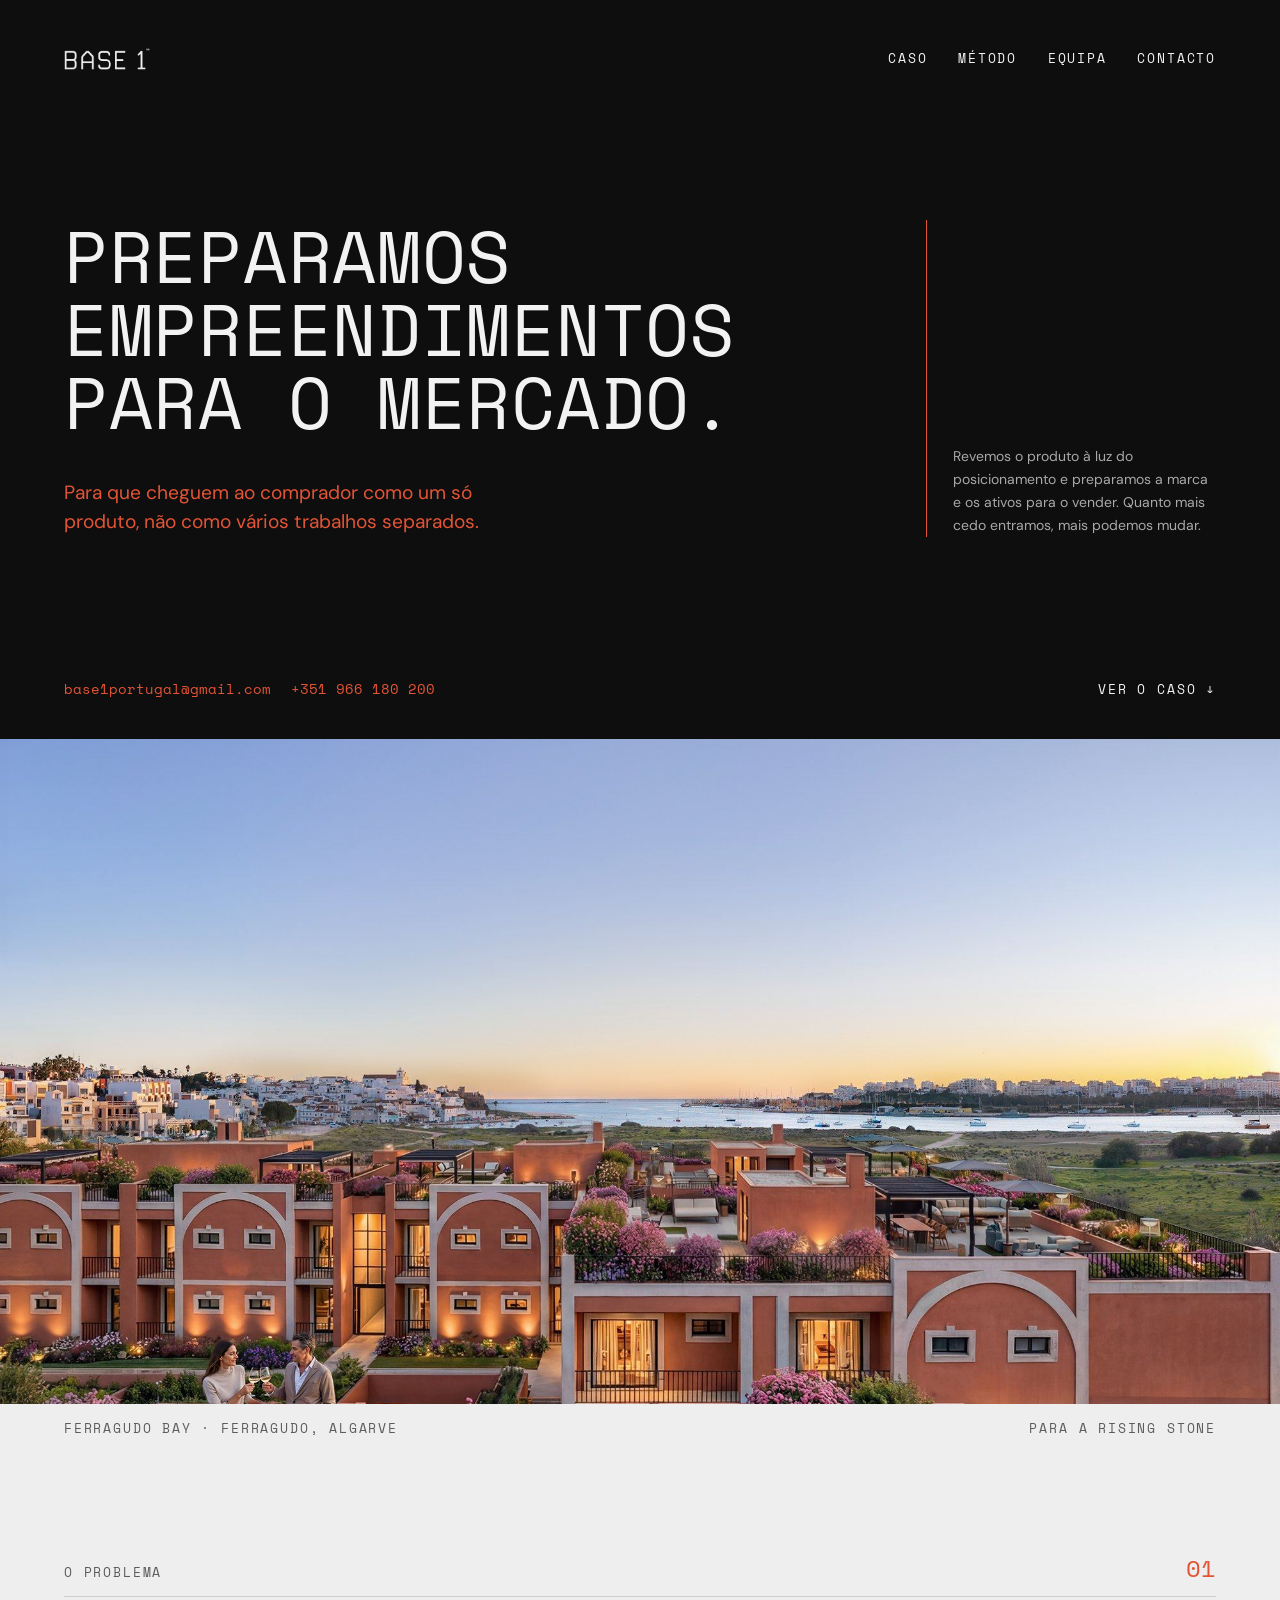
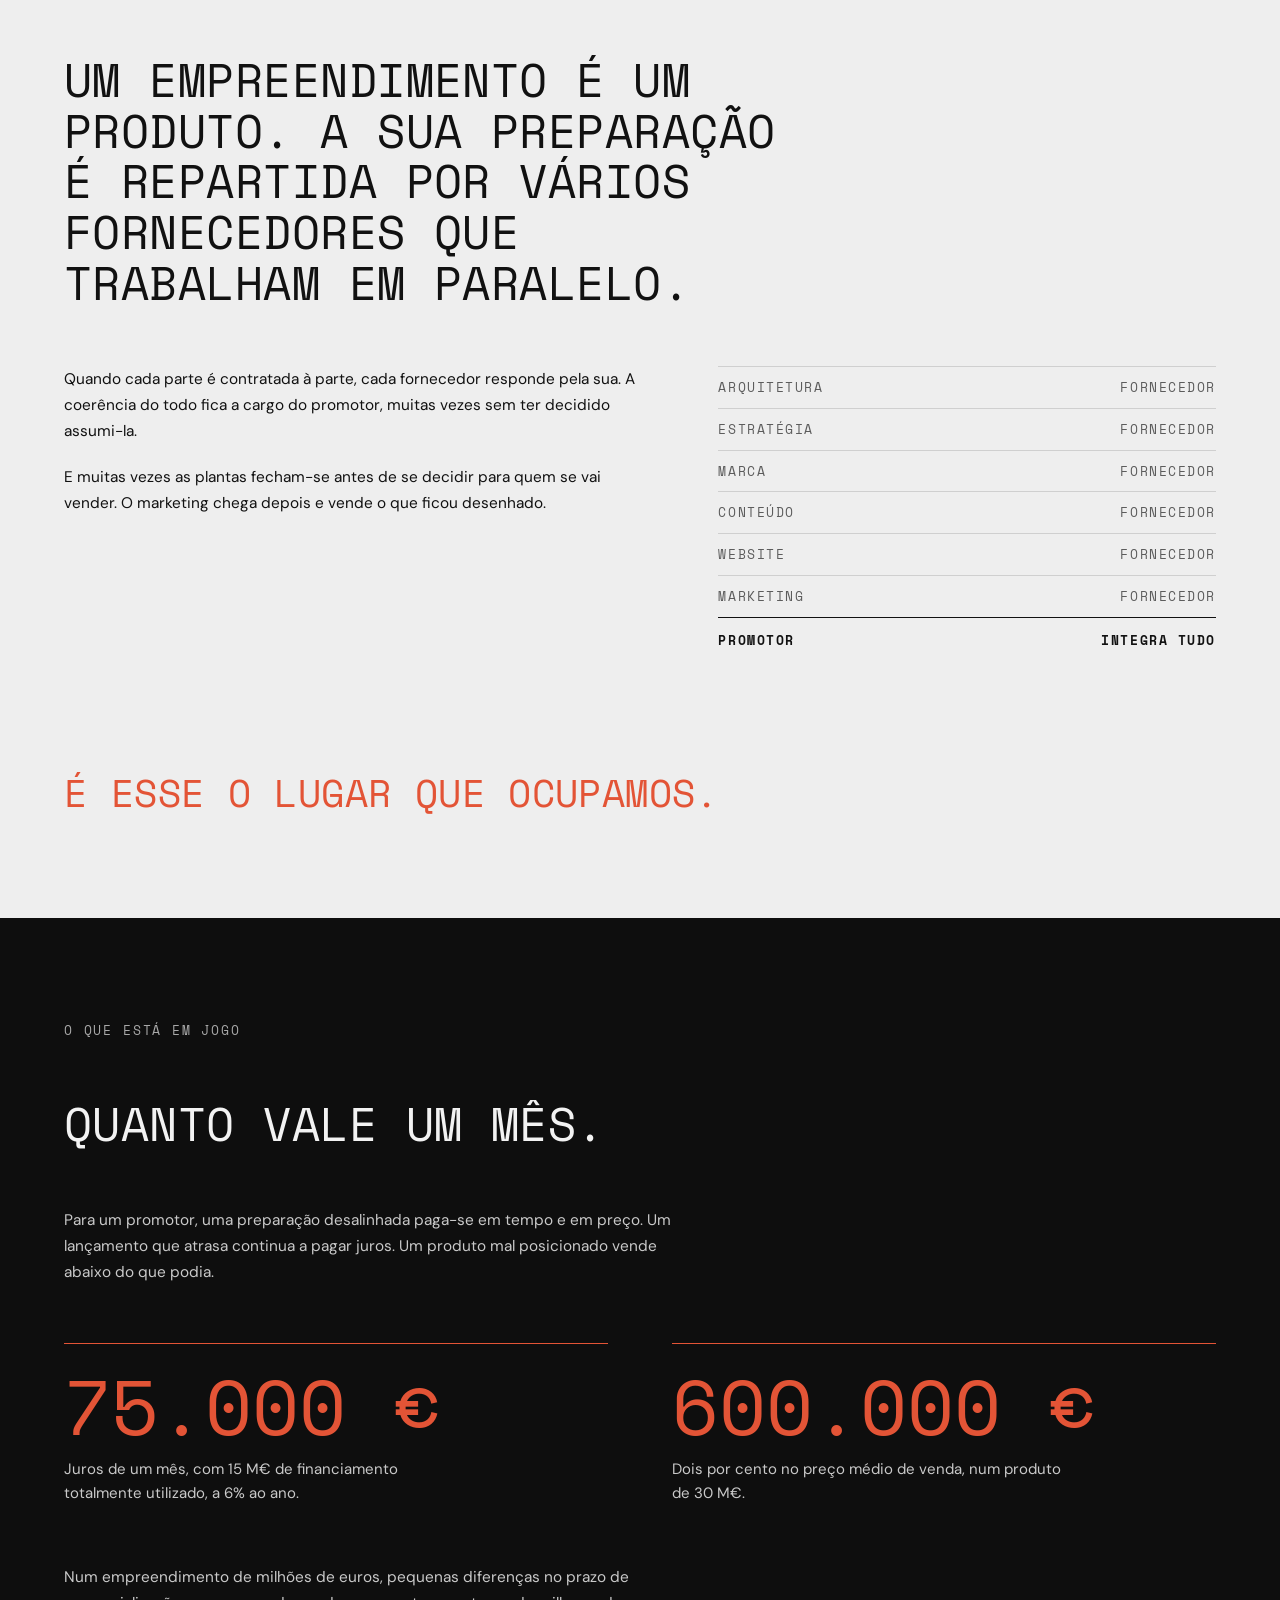
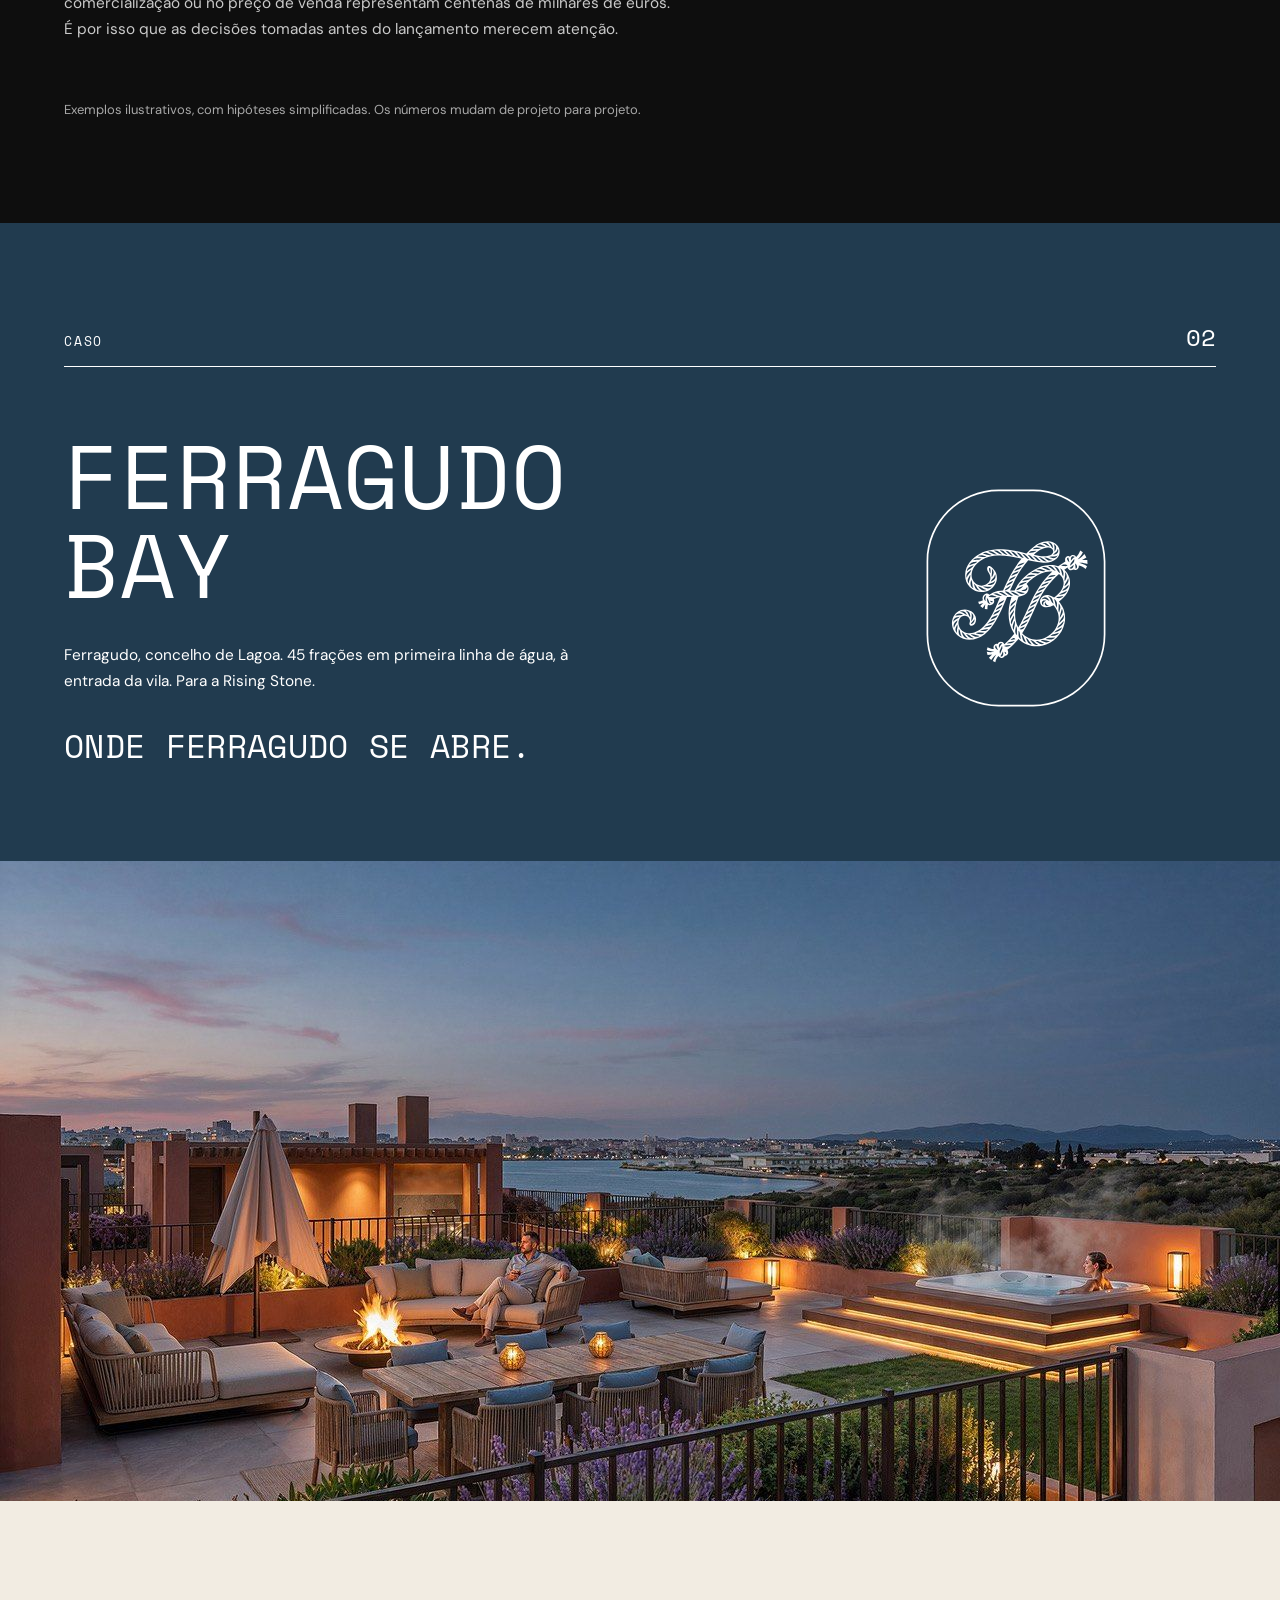
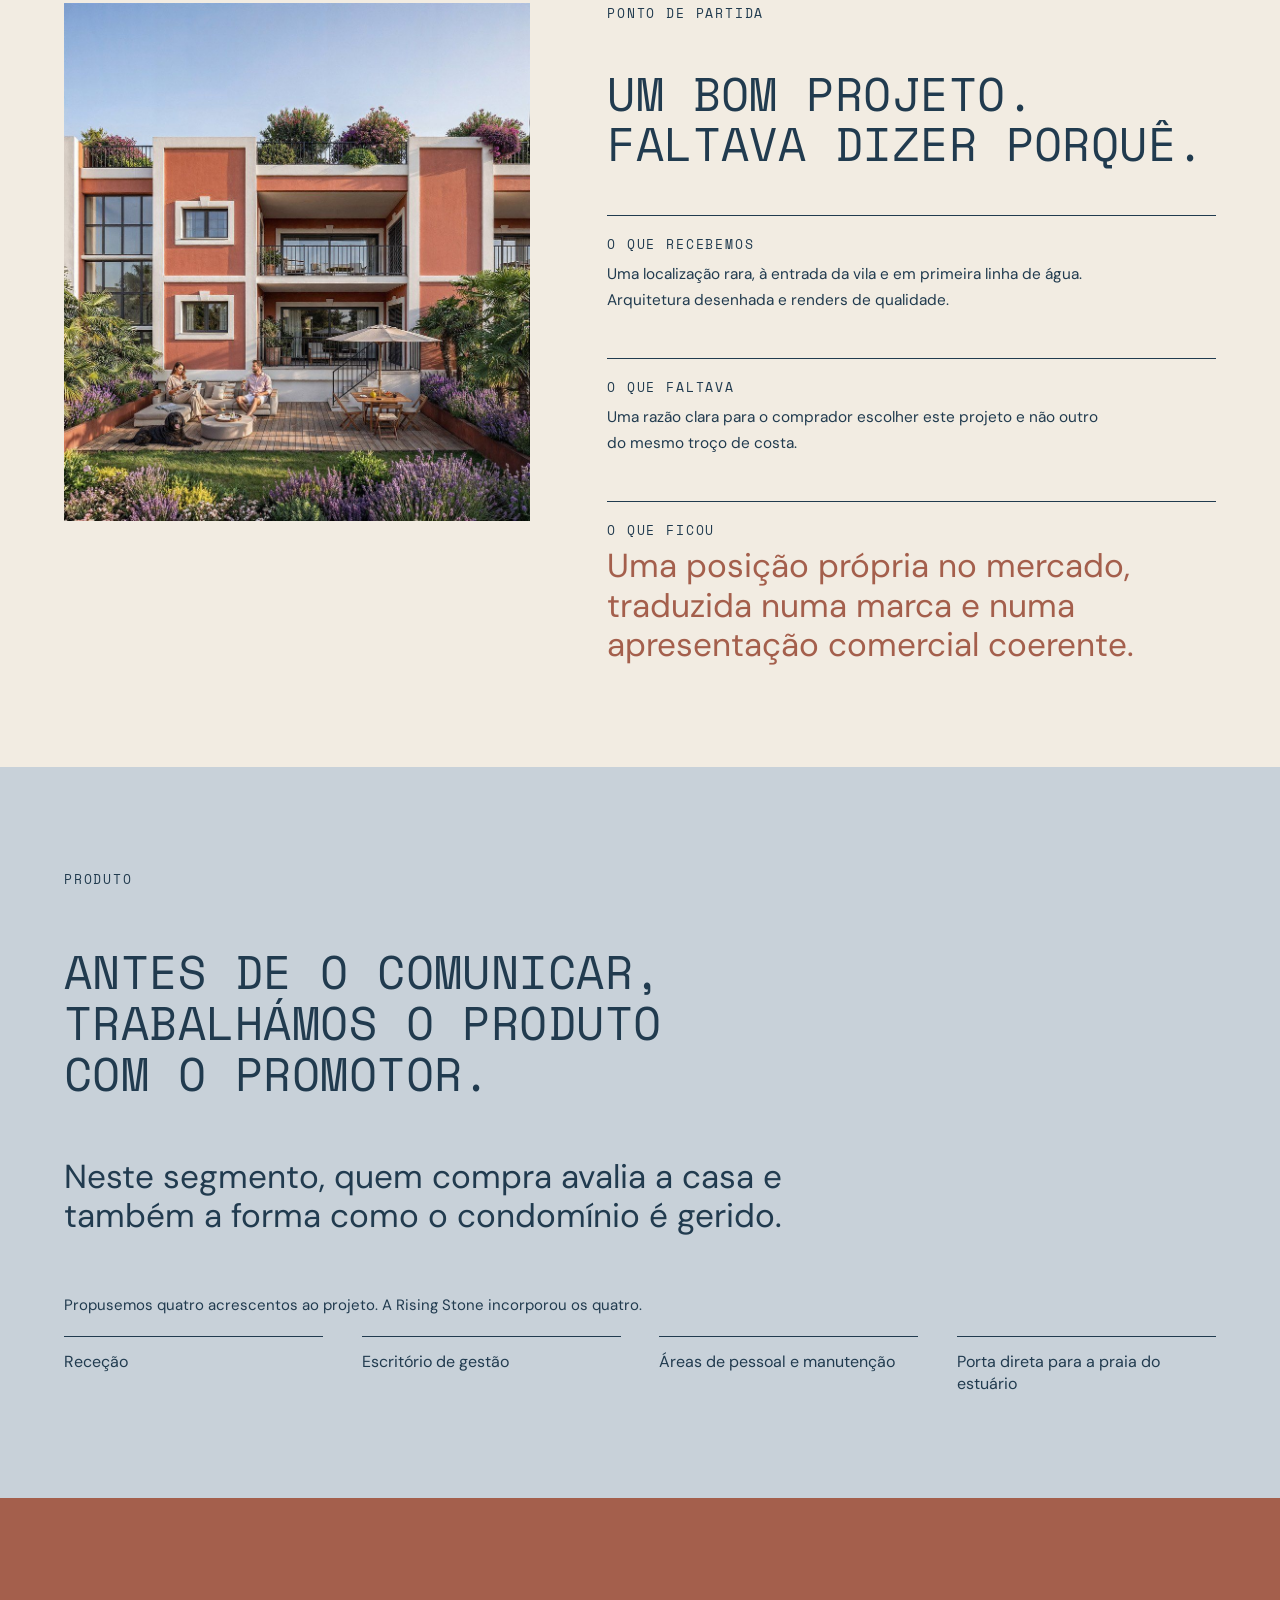
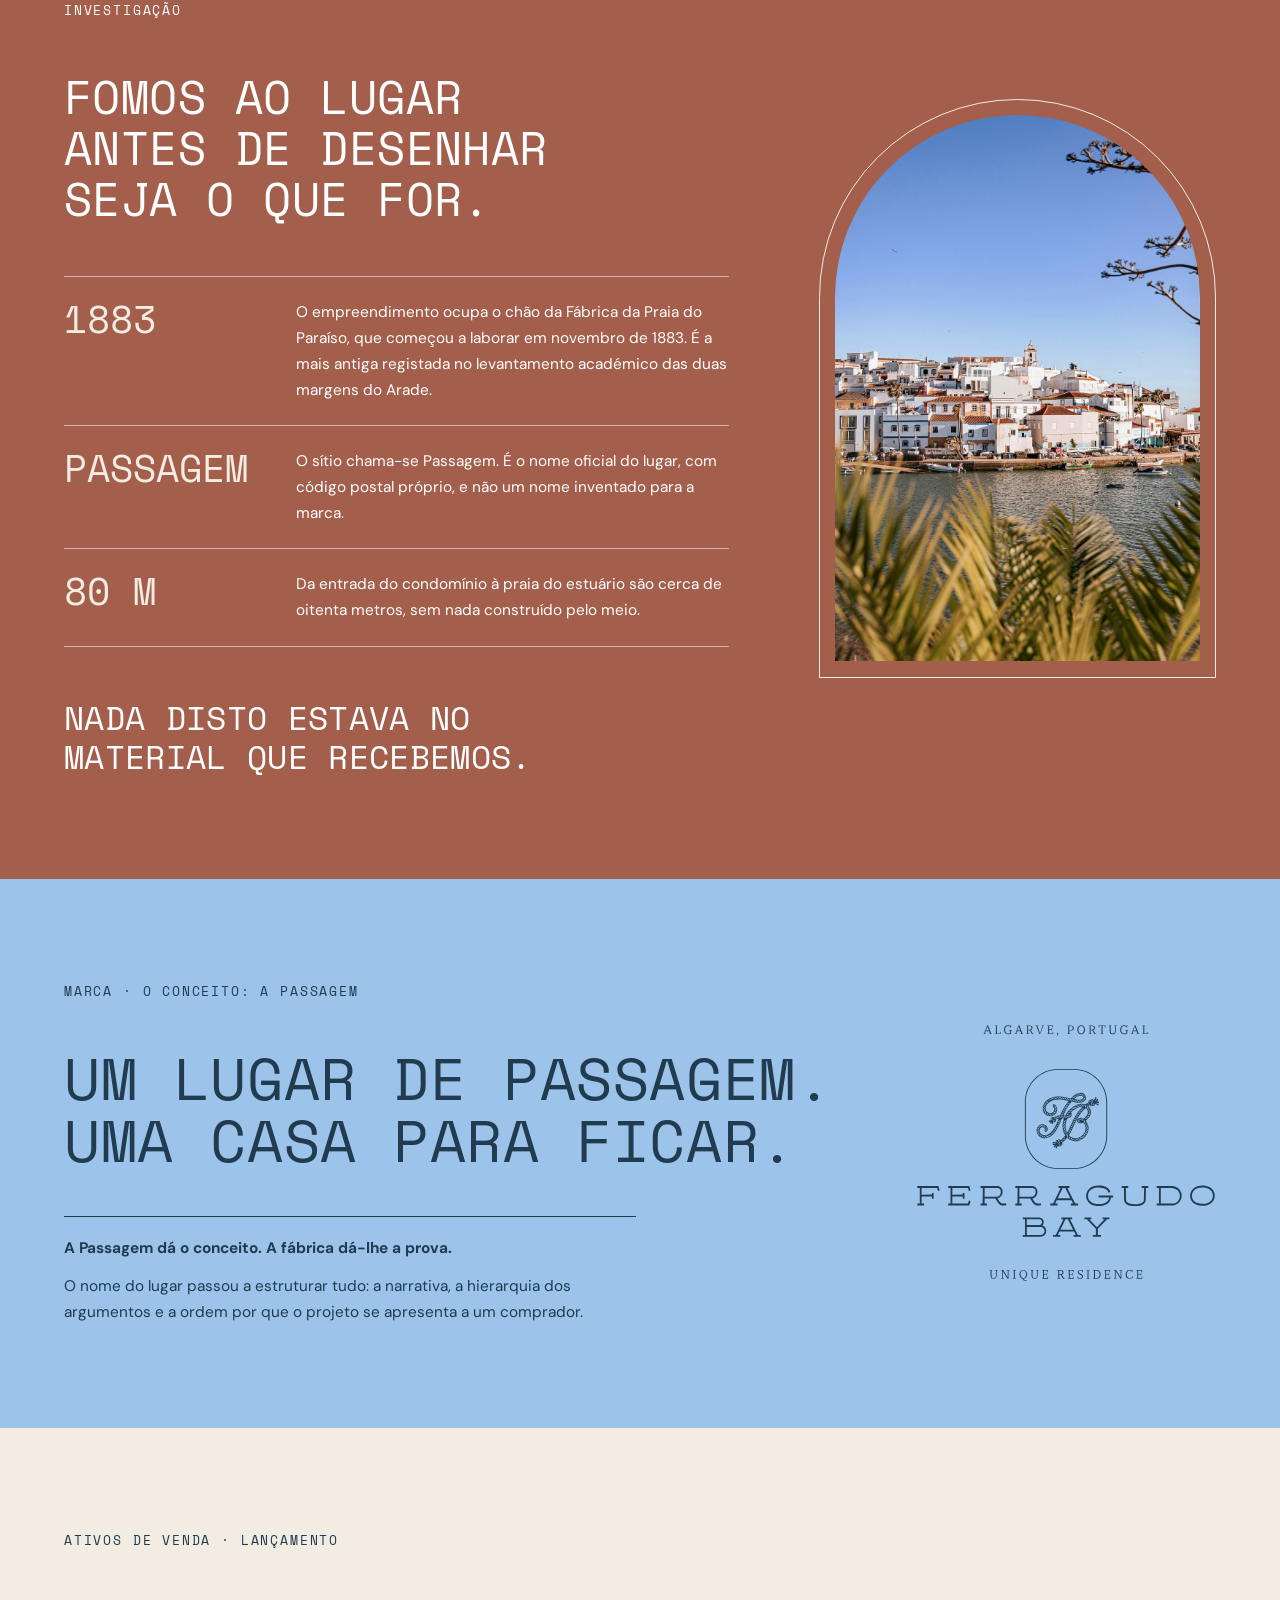
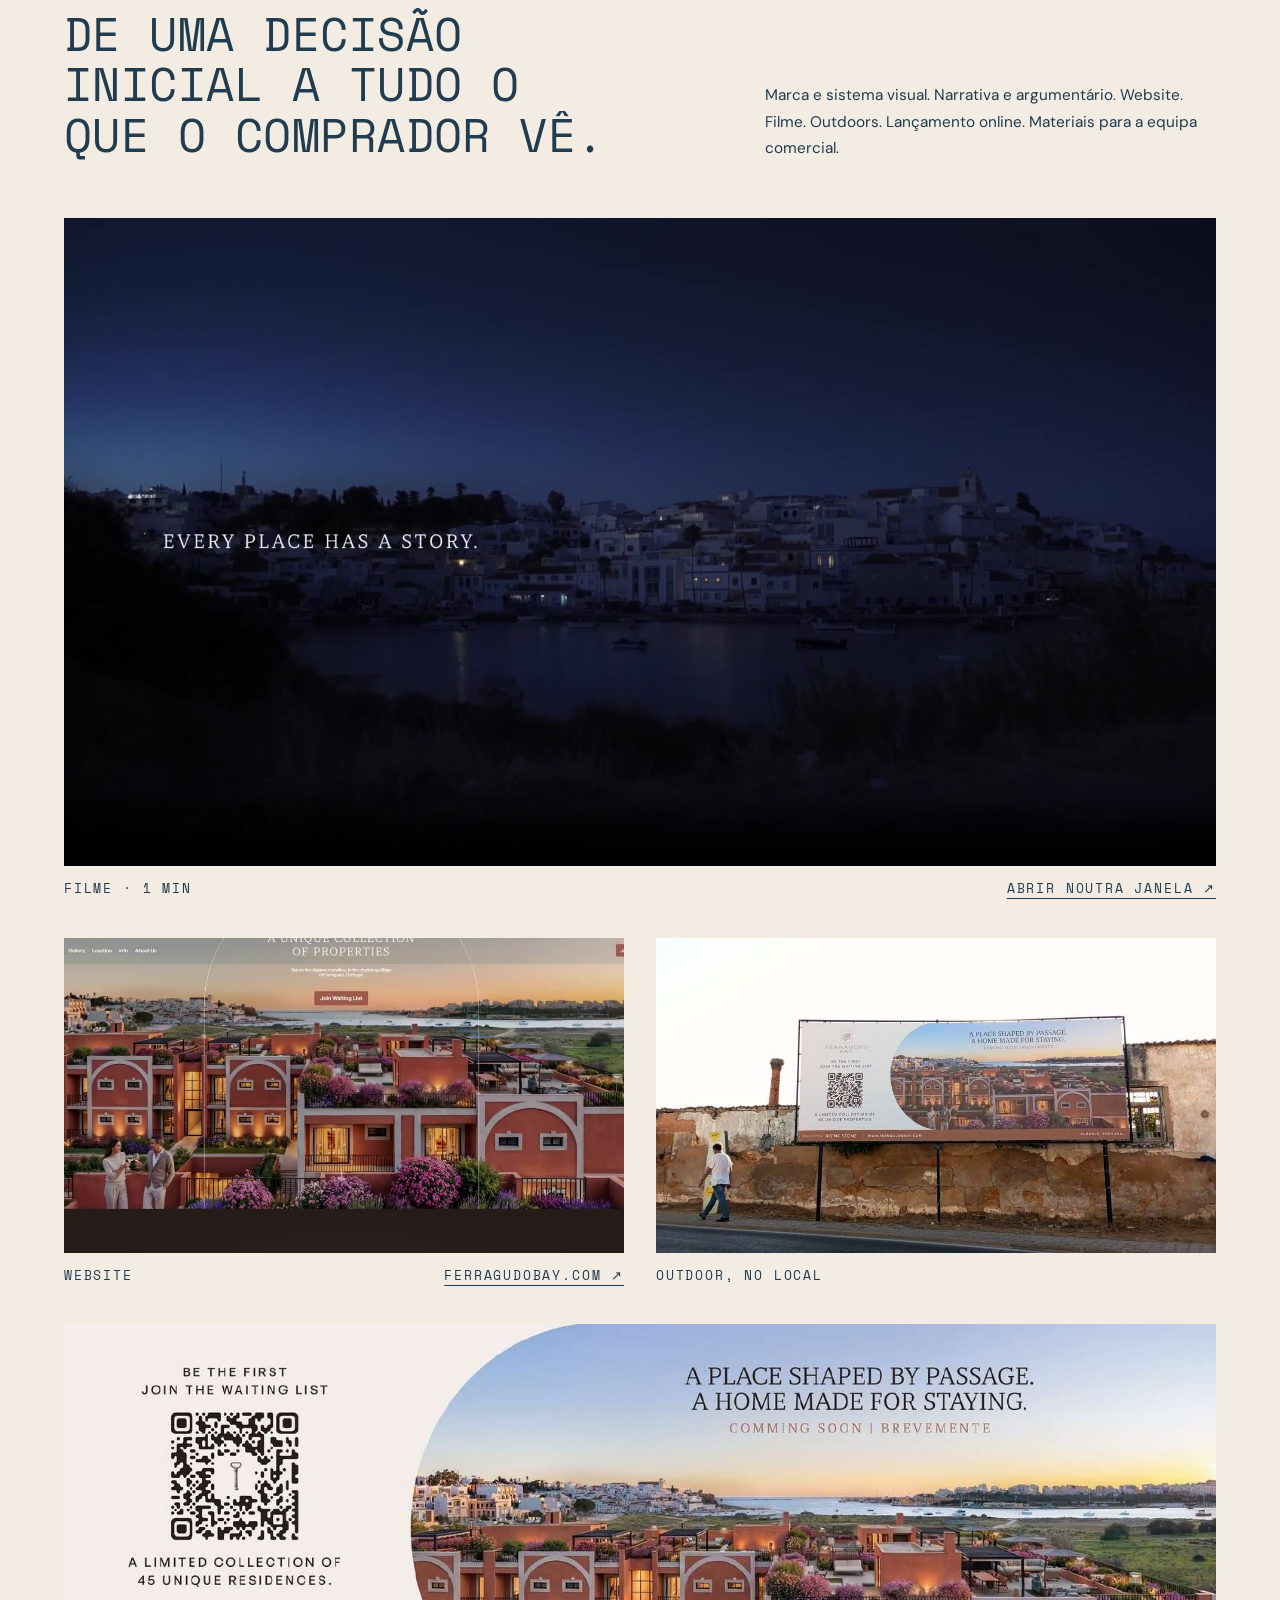
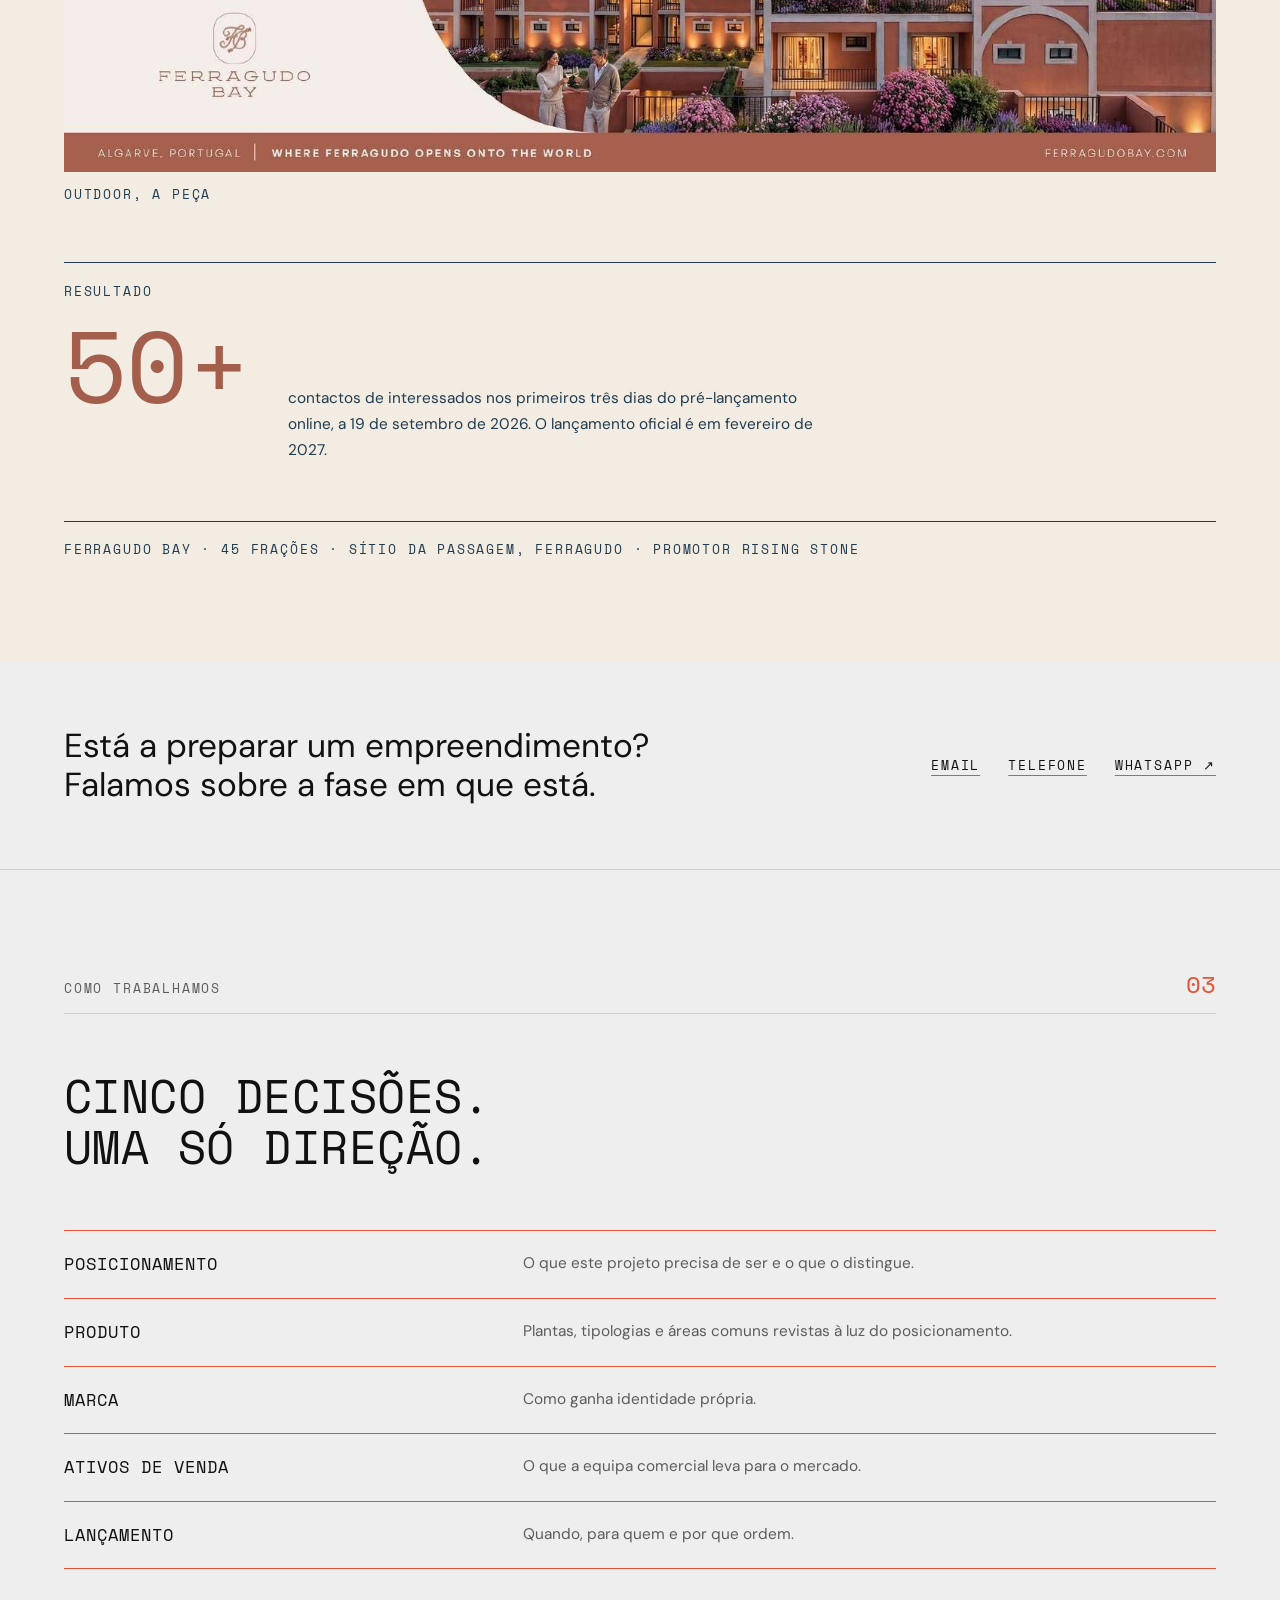
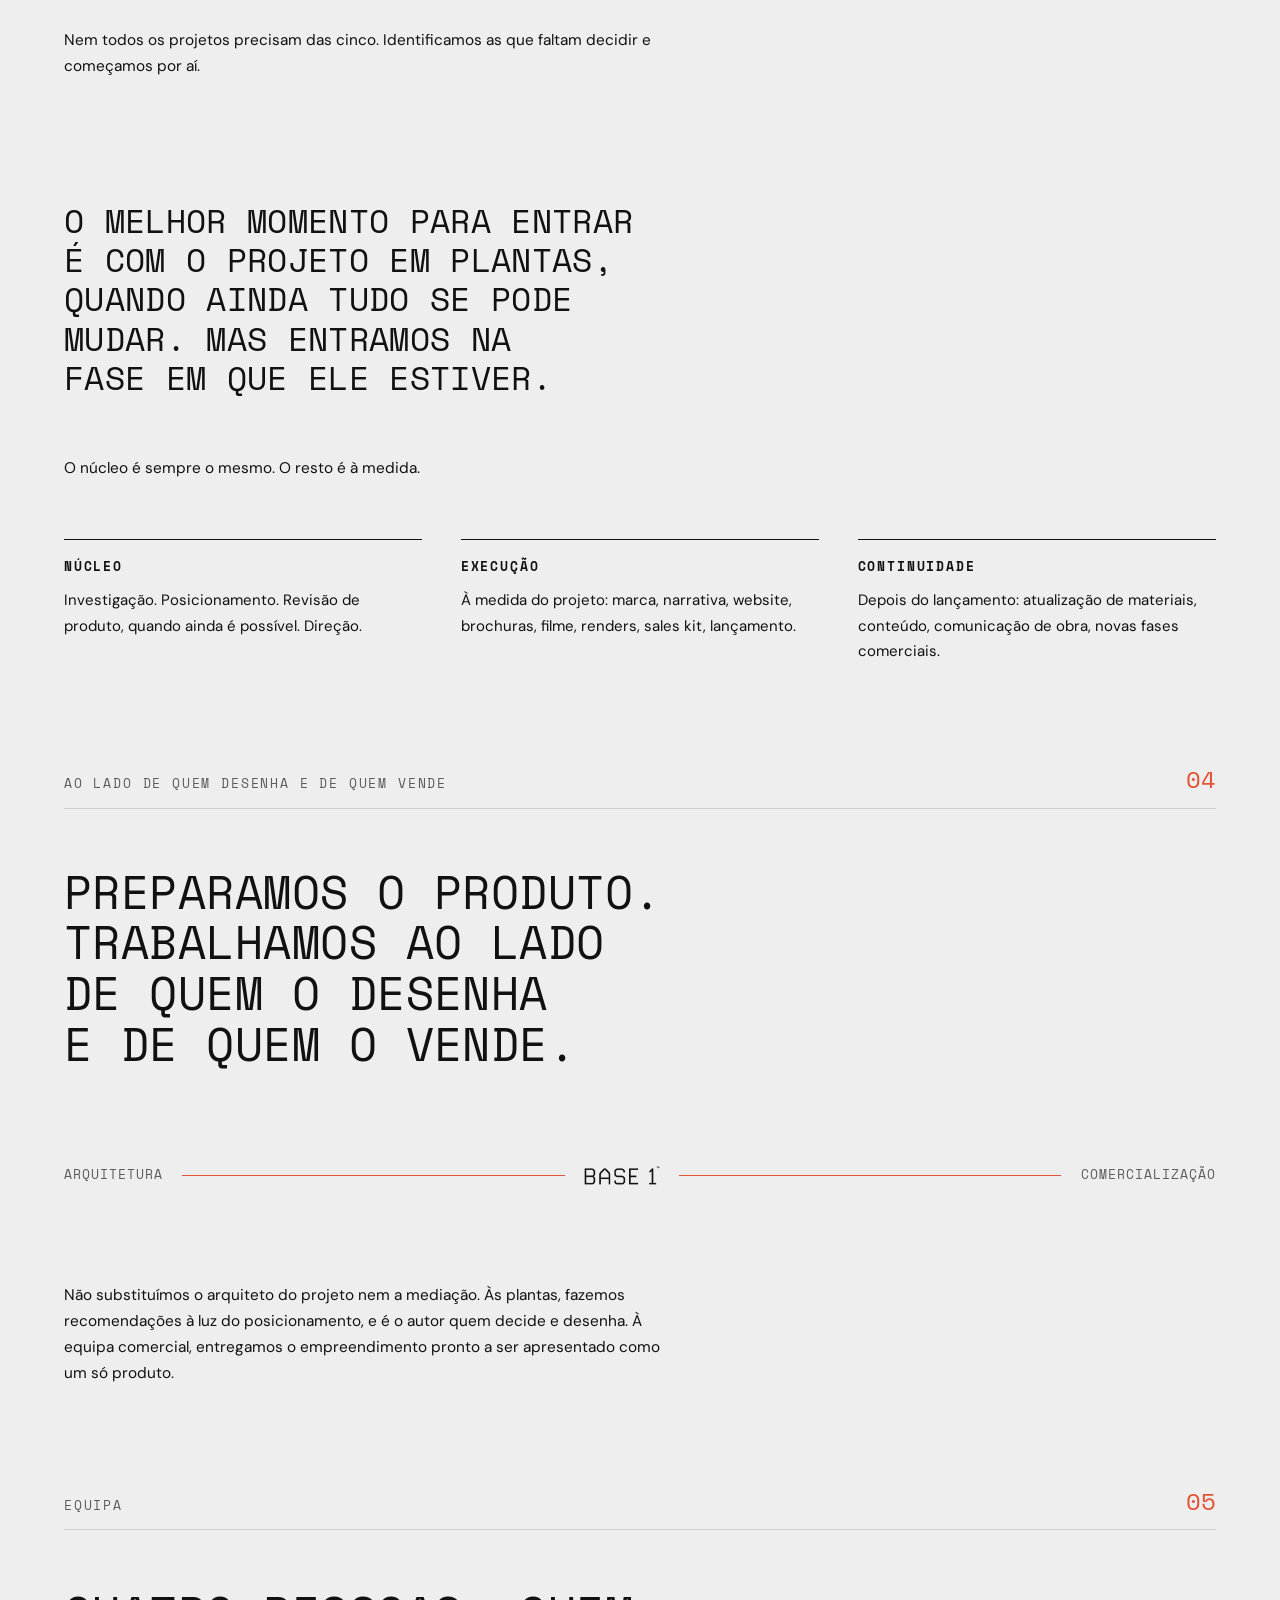
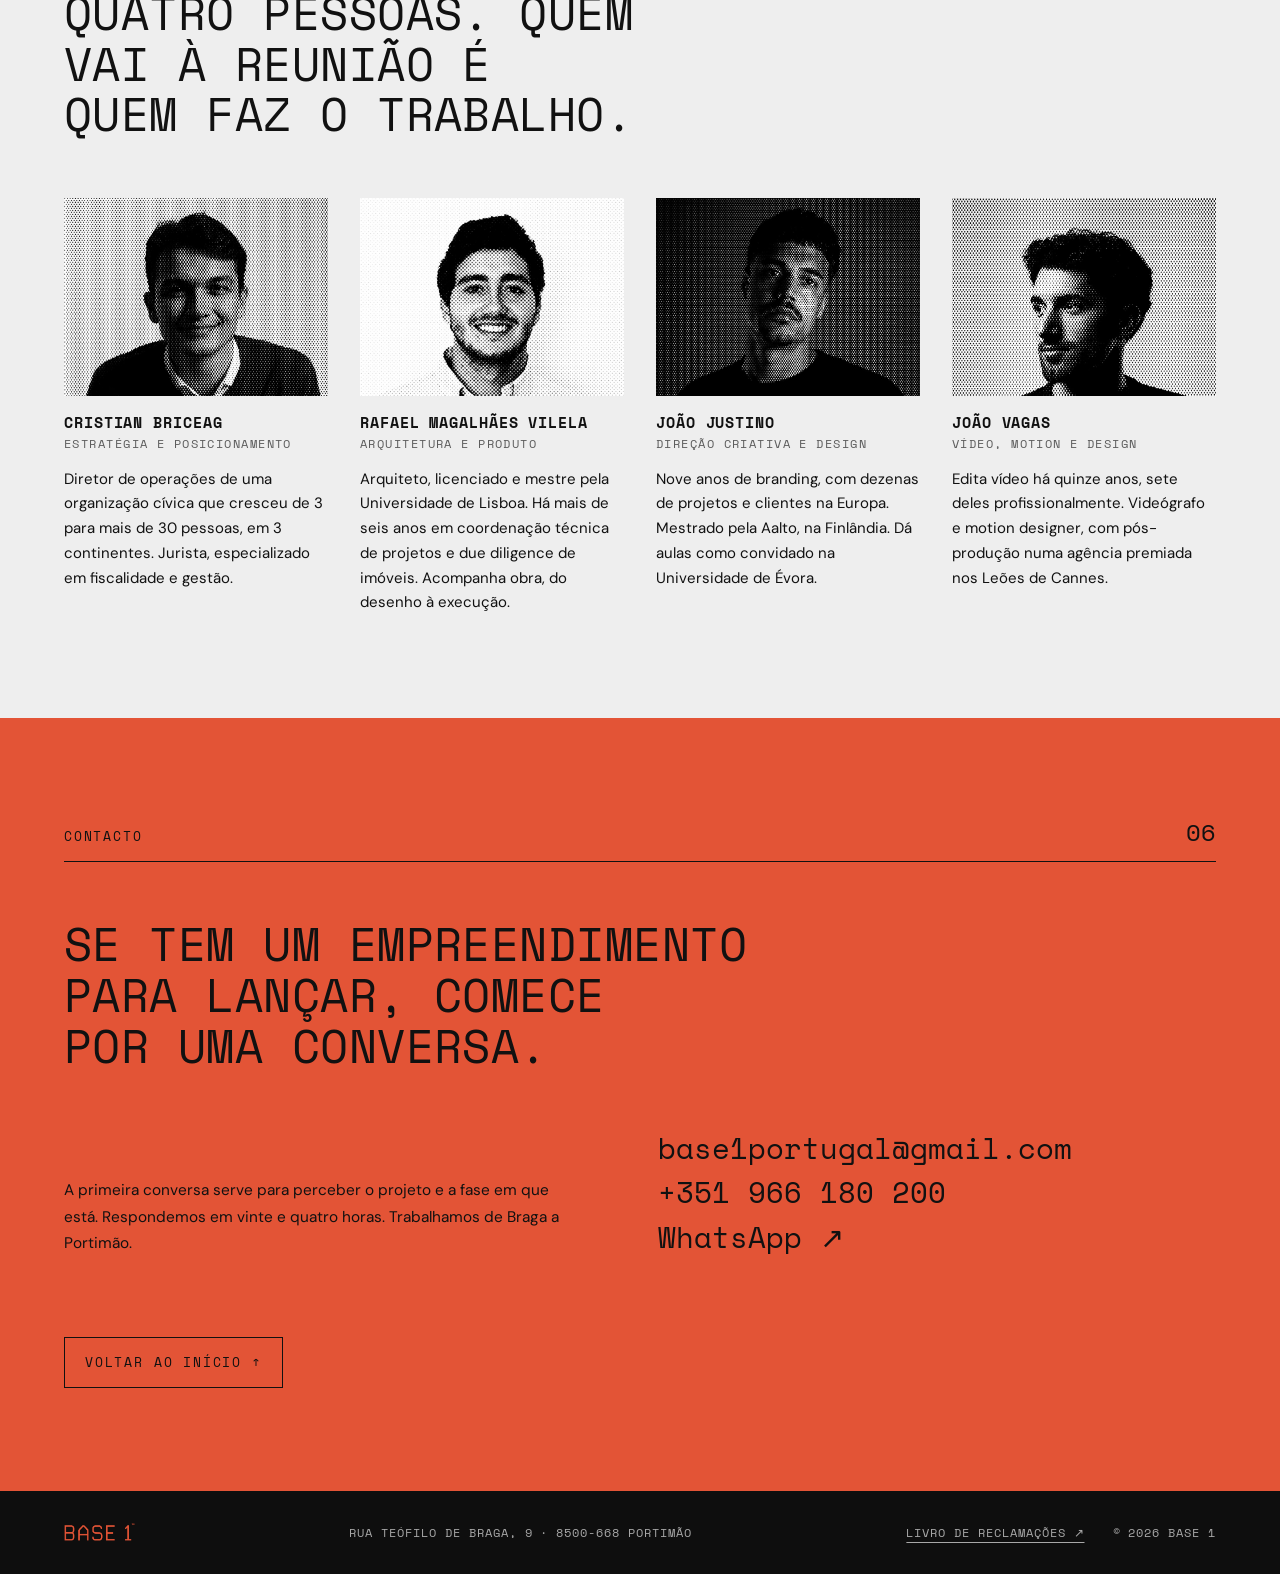
==== commit 66970567: "Domínio base1.pt: tirar o noindex, robots.txt, sitemap.xml e endereços para base1.pt Co-Authored-By:" ====
--- a/index.html
+++ b/index.html
@@ -5,7 +5,6 @@
 <meta name="viewport" content="width=device-width, initial-scale=1, viewport-fit=cover">
 <title>Base 1 · Preparamos empreendimentos para o mercado</title>
 <meta name="description" content="A Base 1 prepara empreendimentos imobiliários para o mercado: produto, posicionamento, marca, ativos de venda e lançamento. Um só parceiro, das plantas ao lançamento.">
-<meta name="robots" content="noindex">
 <meta name="theme-color" content="#0E0E0E">
 
 <meta property="og:type" content="website">
@@ -13,7 +12,7 @@
 <meta property="og:site_name" content="Base 1">
 <meta property="og:title" content="Base 1 · Preparamos empreendimentos para o mercado">
 <meta property="og:description" content="Produto, posicionamento, marca, ativos de venda e lançamento. Um só parceiro, das plantas ao lançamento.">
-<meta property="og:image" content="https://cultureon.github.io/base1portugal.github.io/assets/img/og.jpg">
+<meta property="og:image" content="https://base1.pt/assets/img/og.jpg">
 <meta property="og:image:width" content="1200">
 <meta property="og:image:height" content="630">
 <meta name="twitter:card" content="summary_large_image">
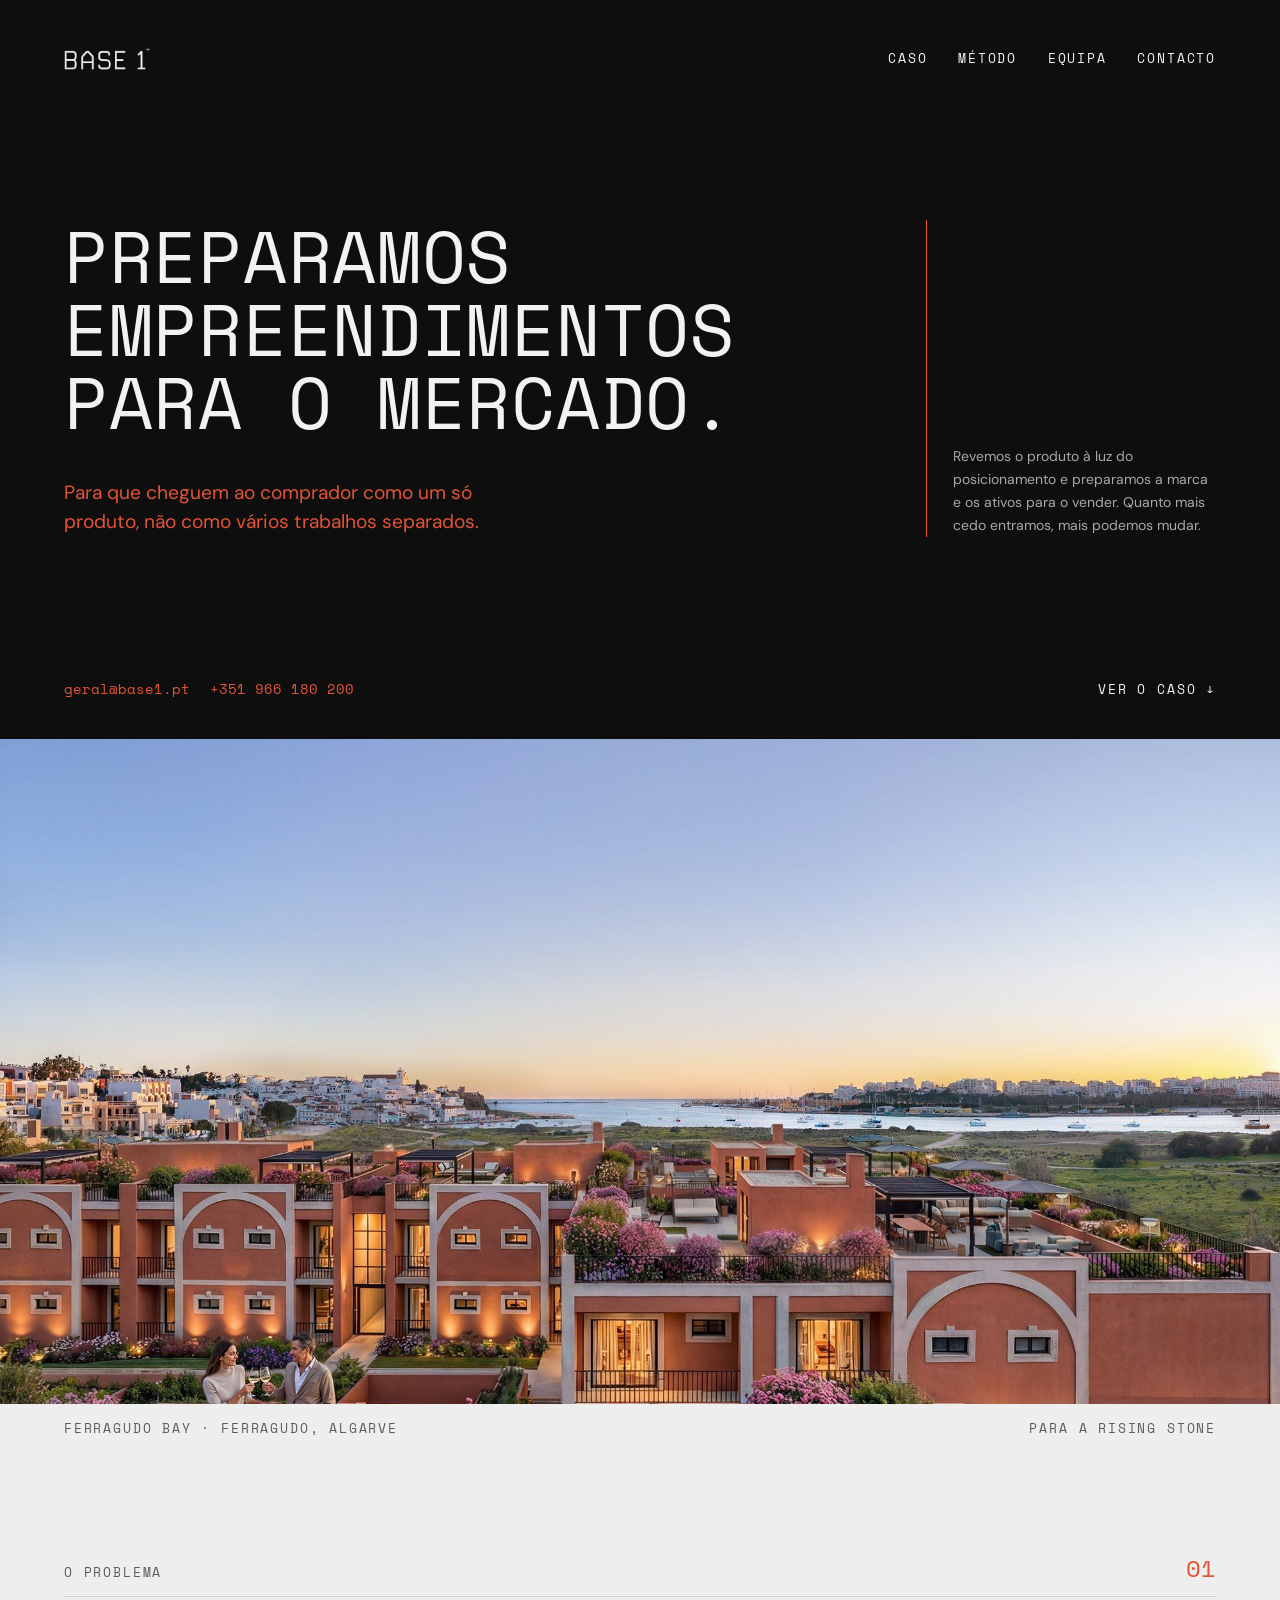
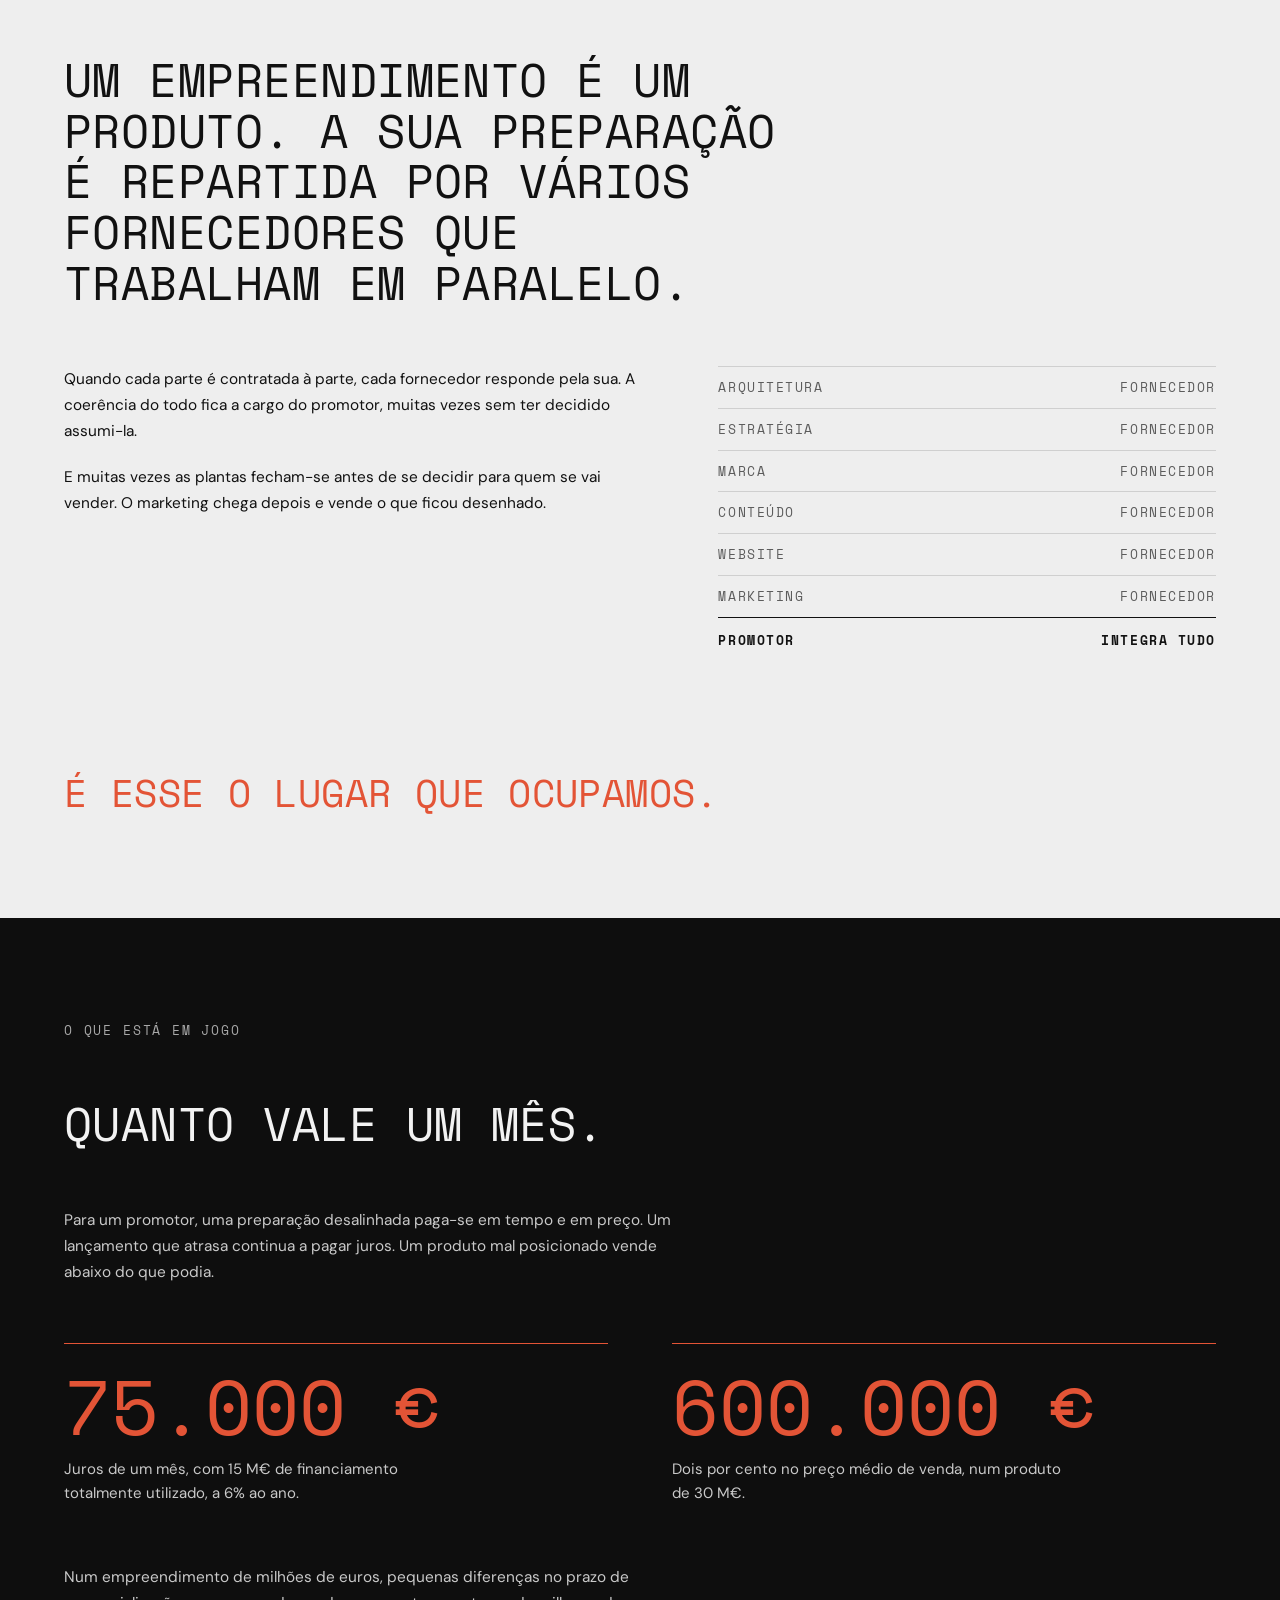
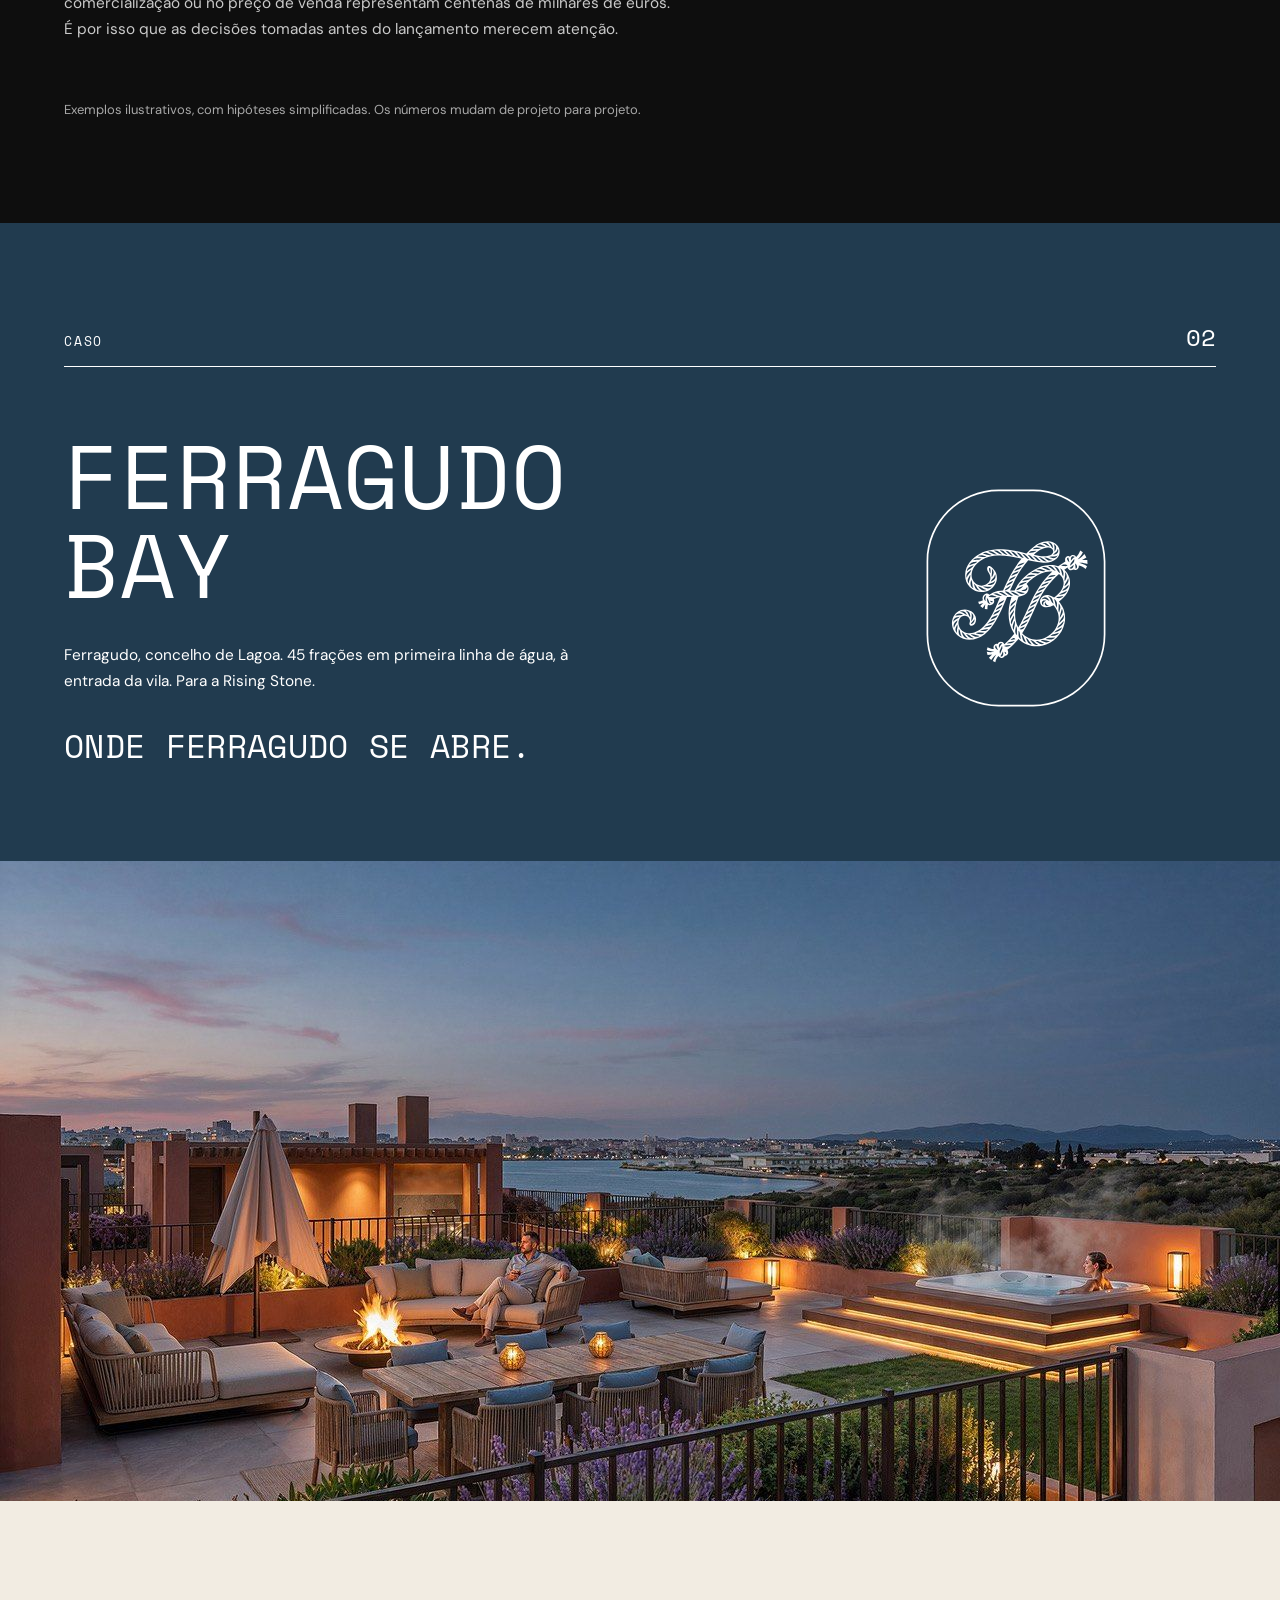
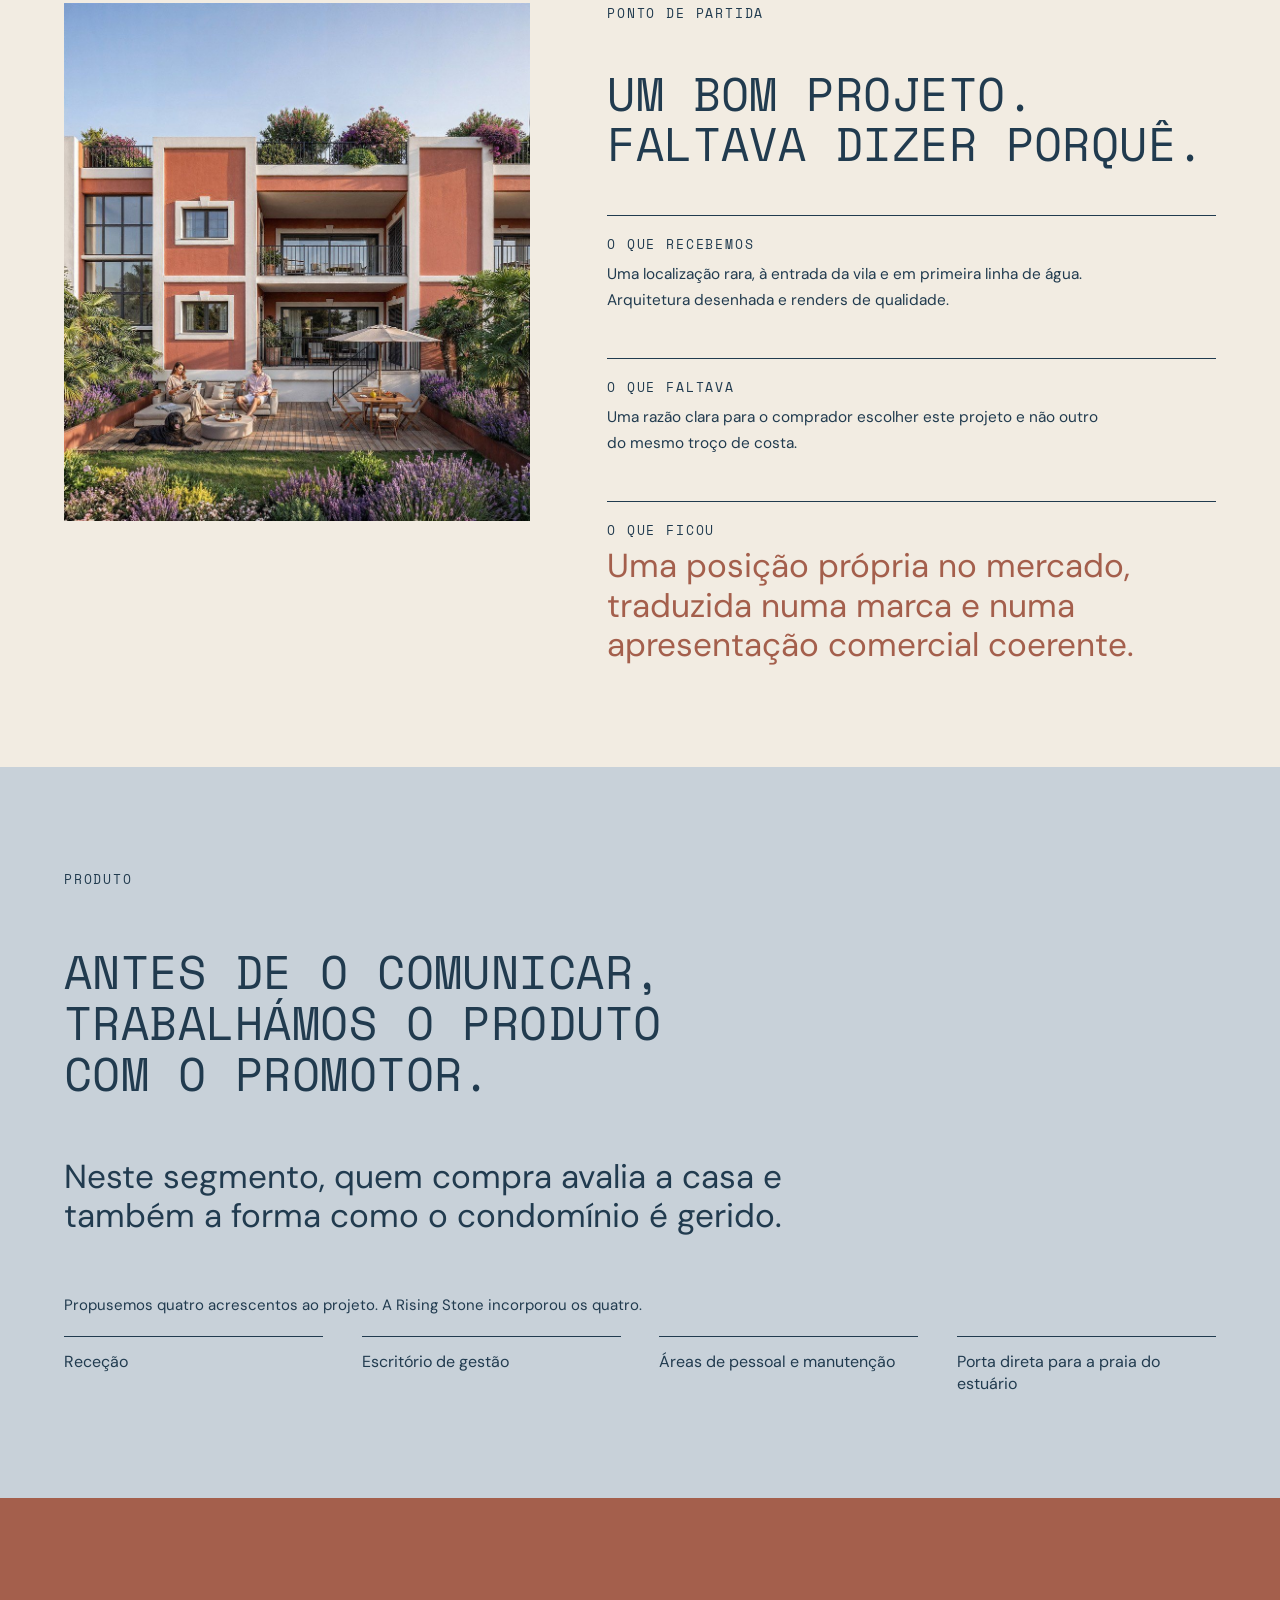
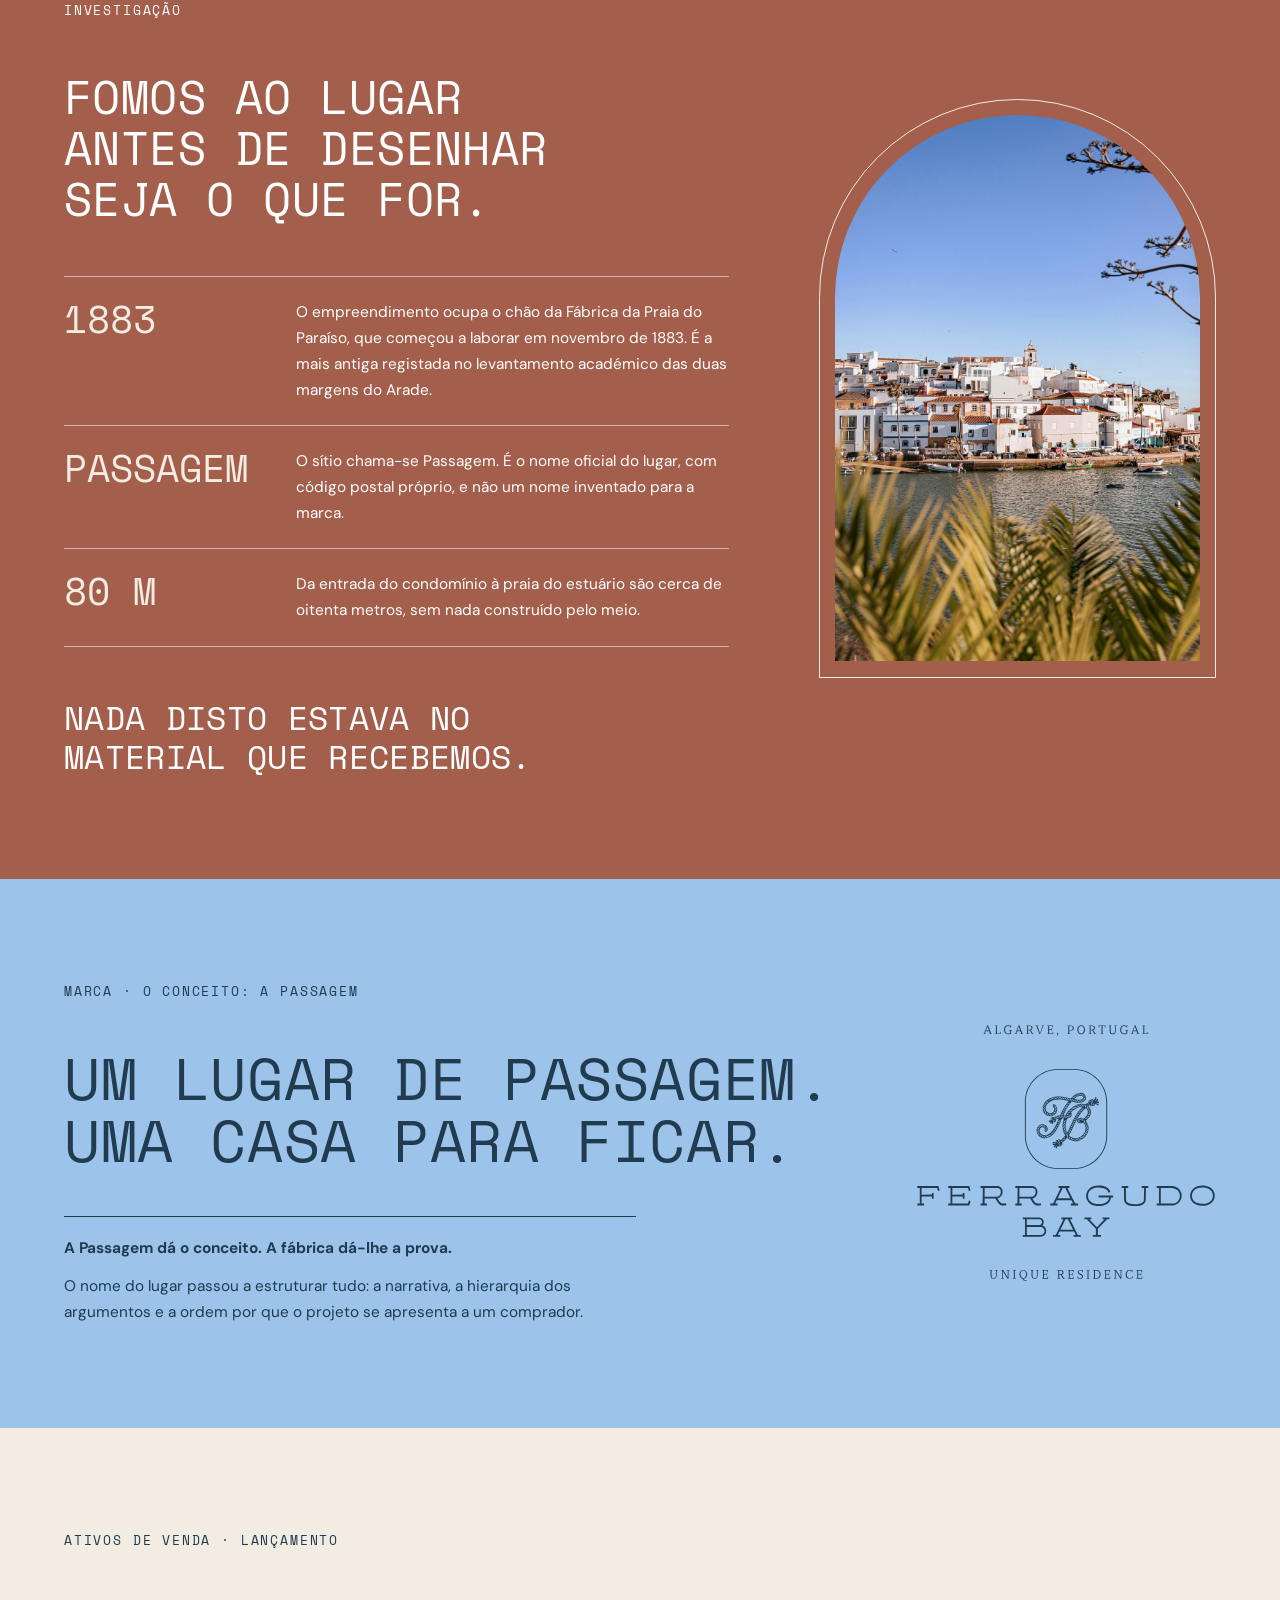
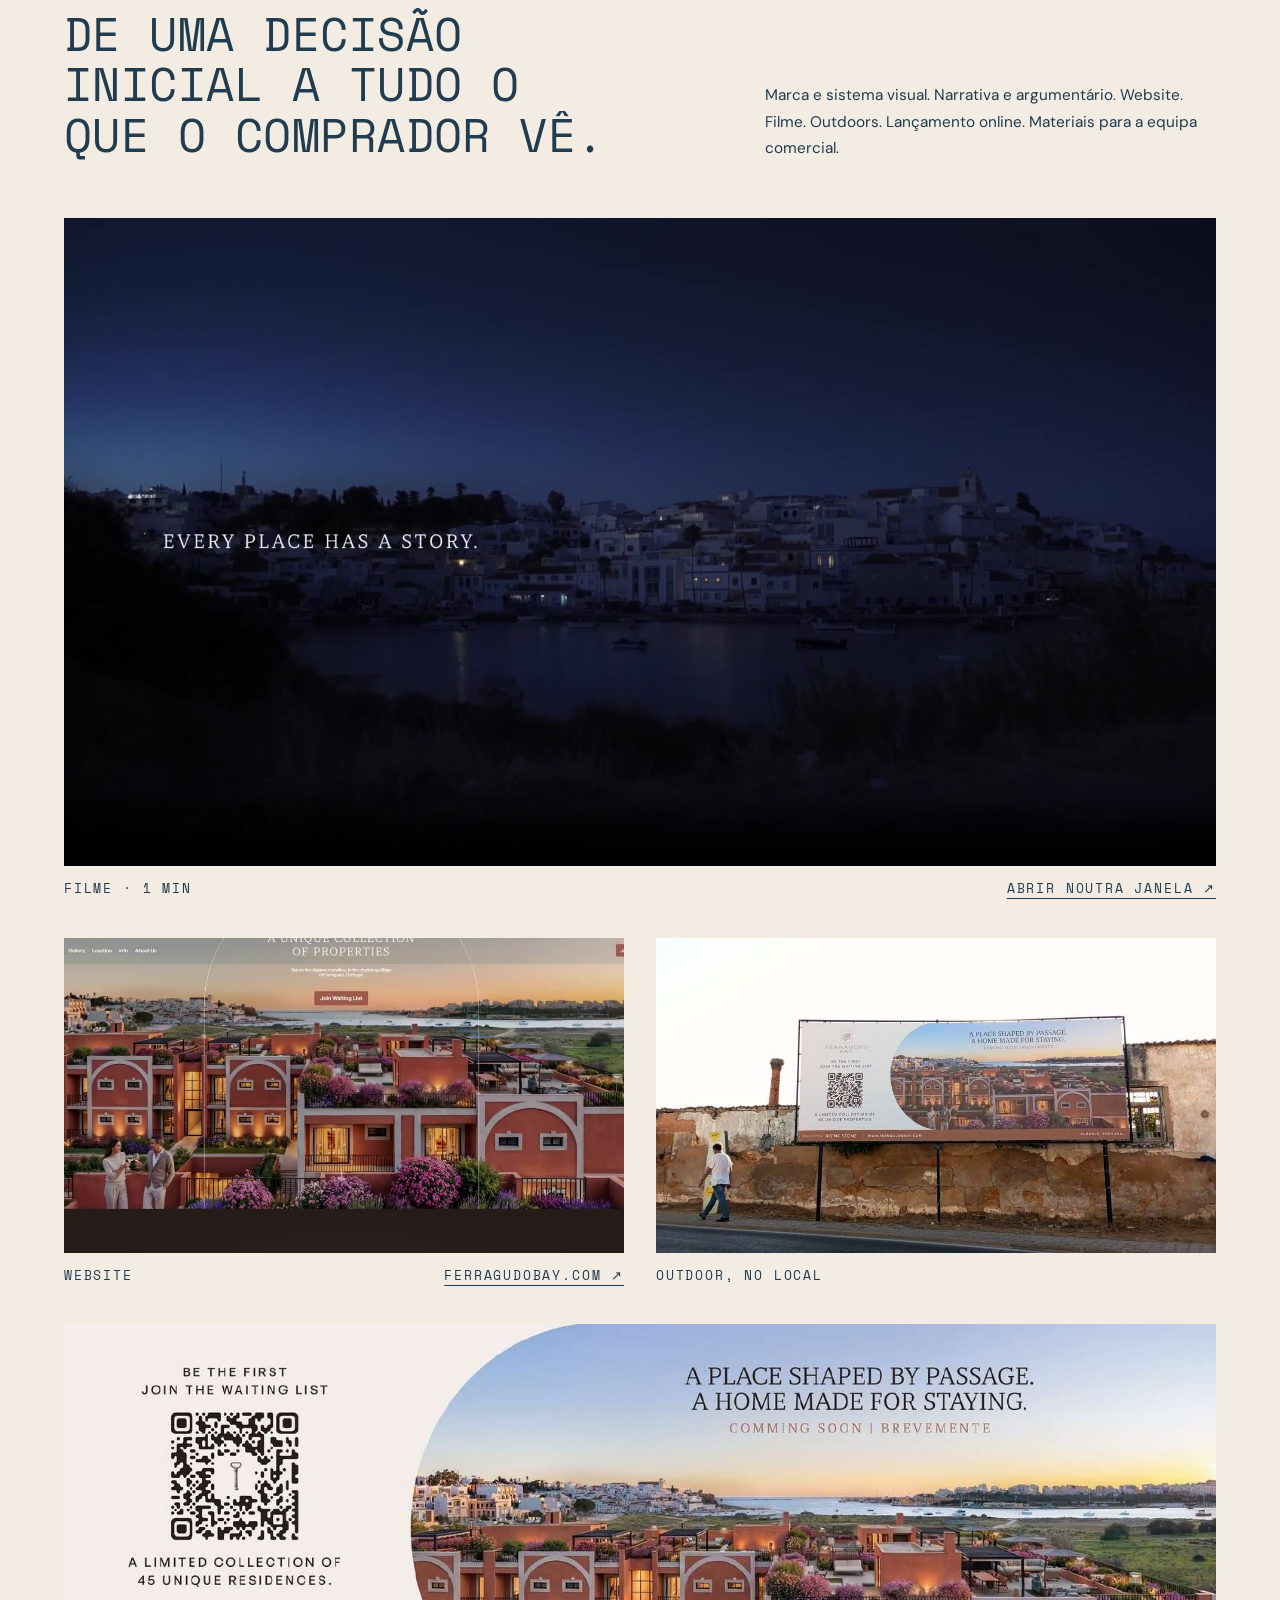
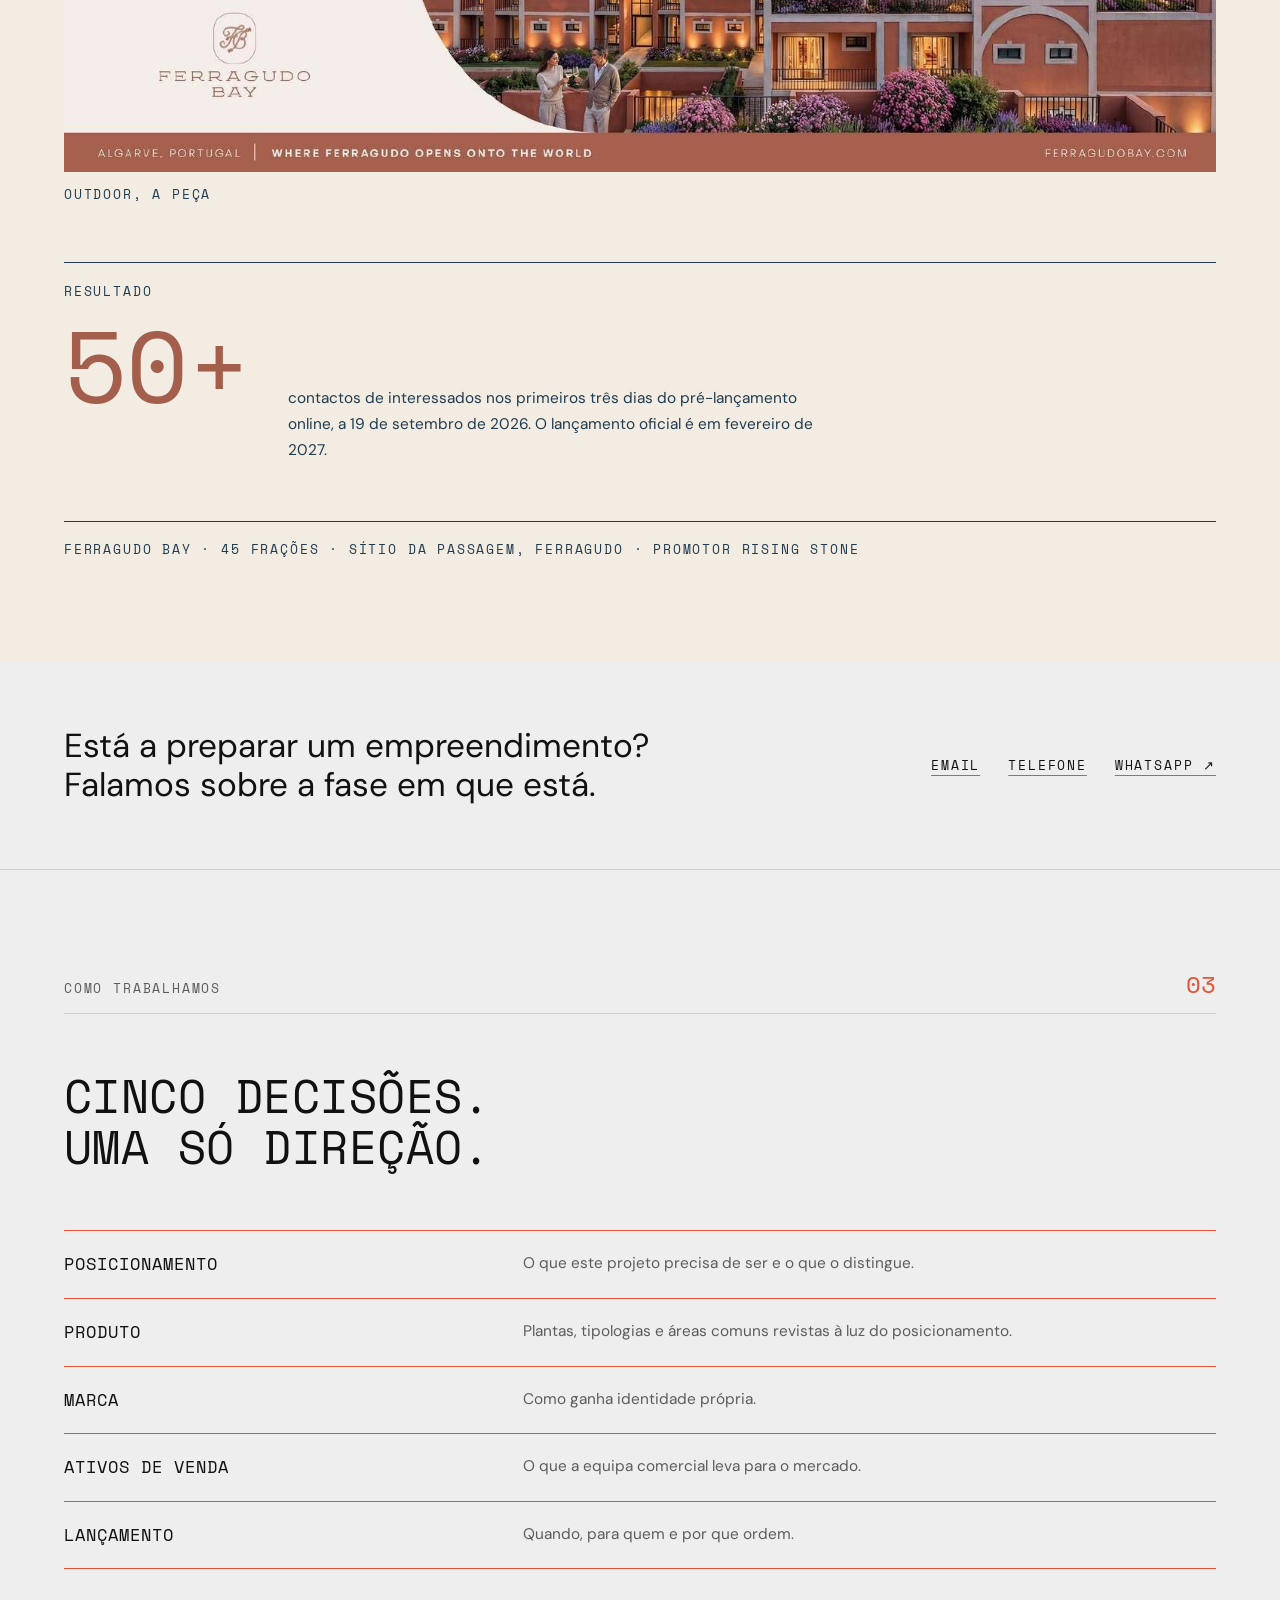
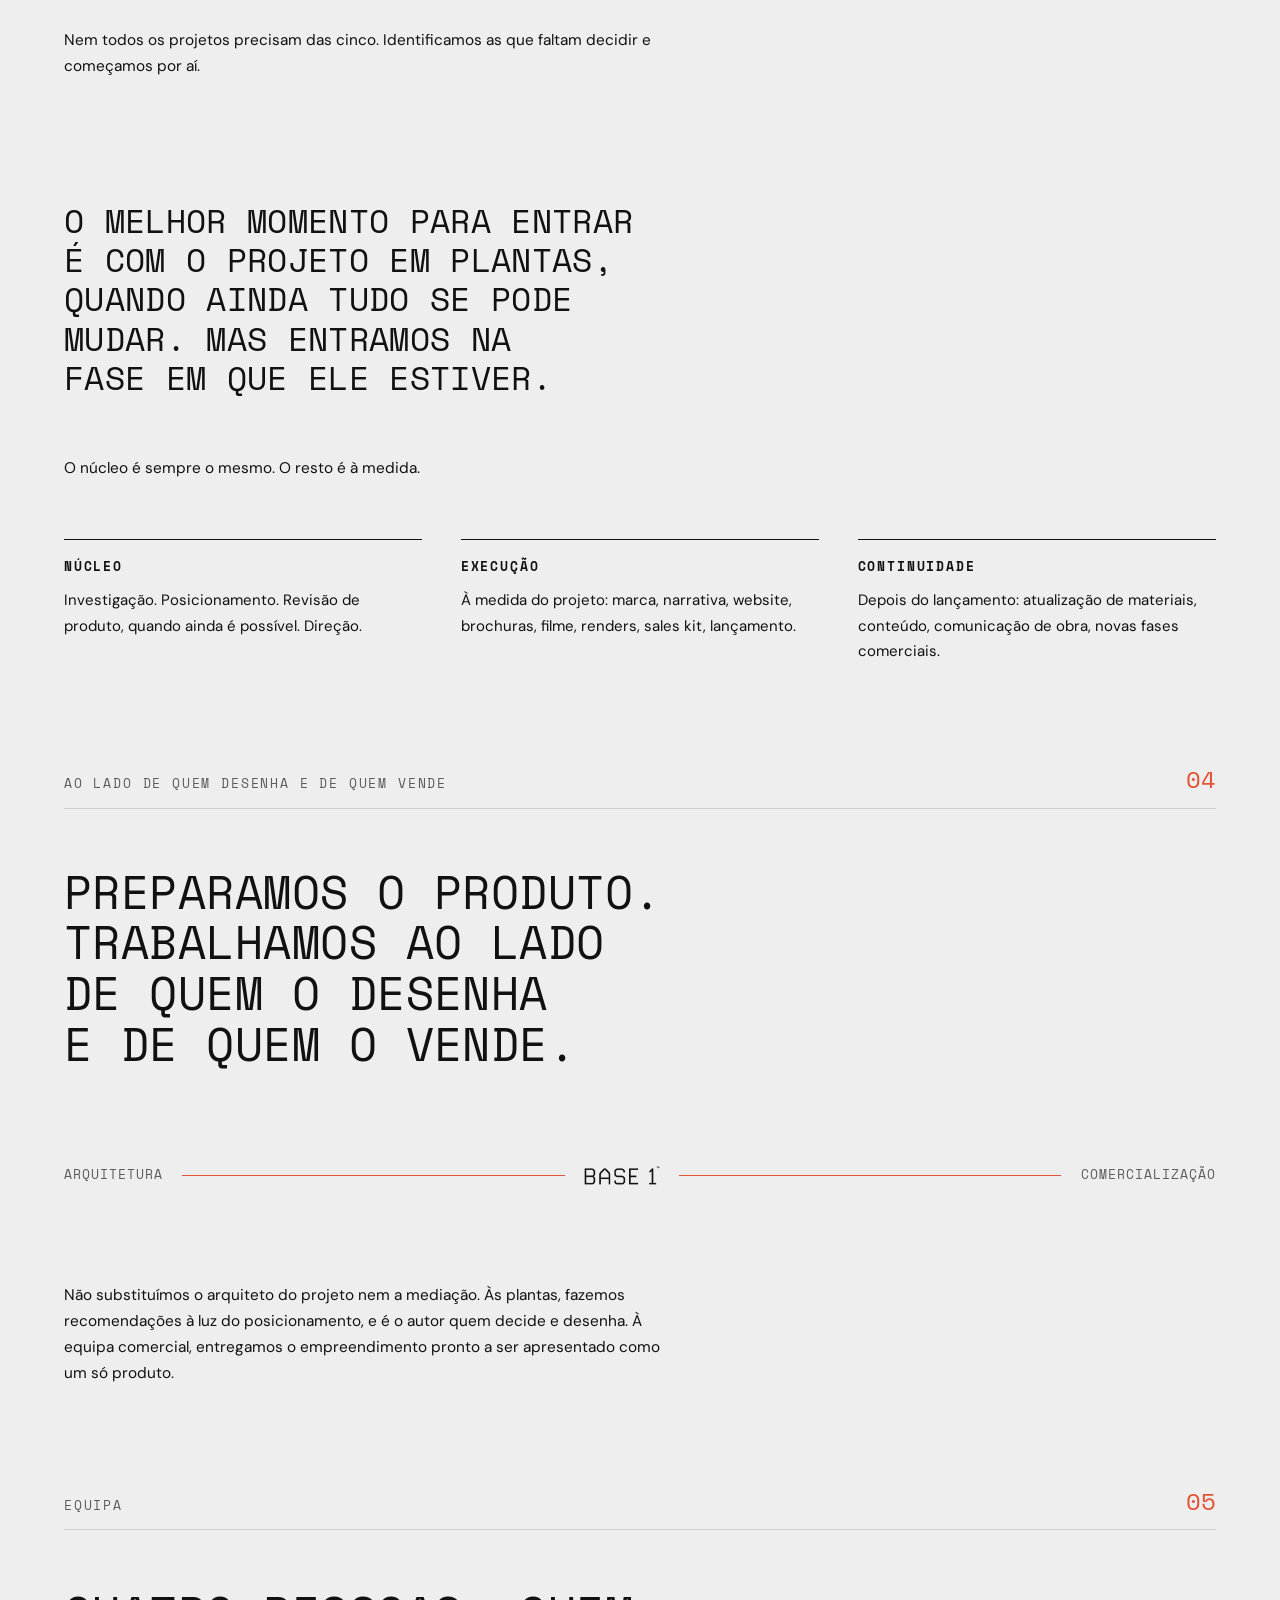
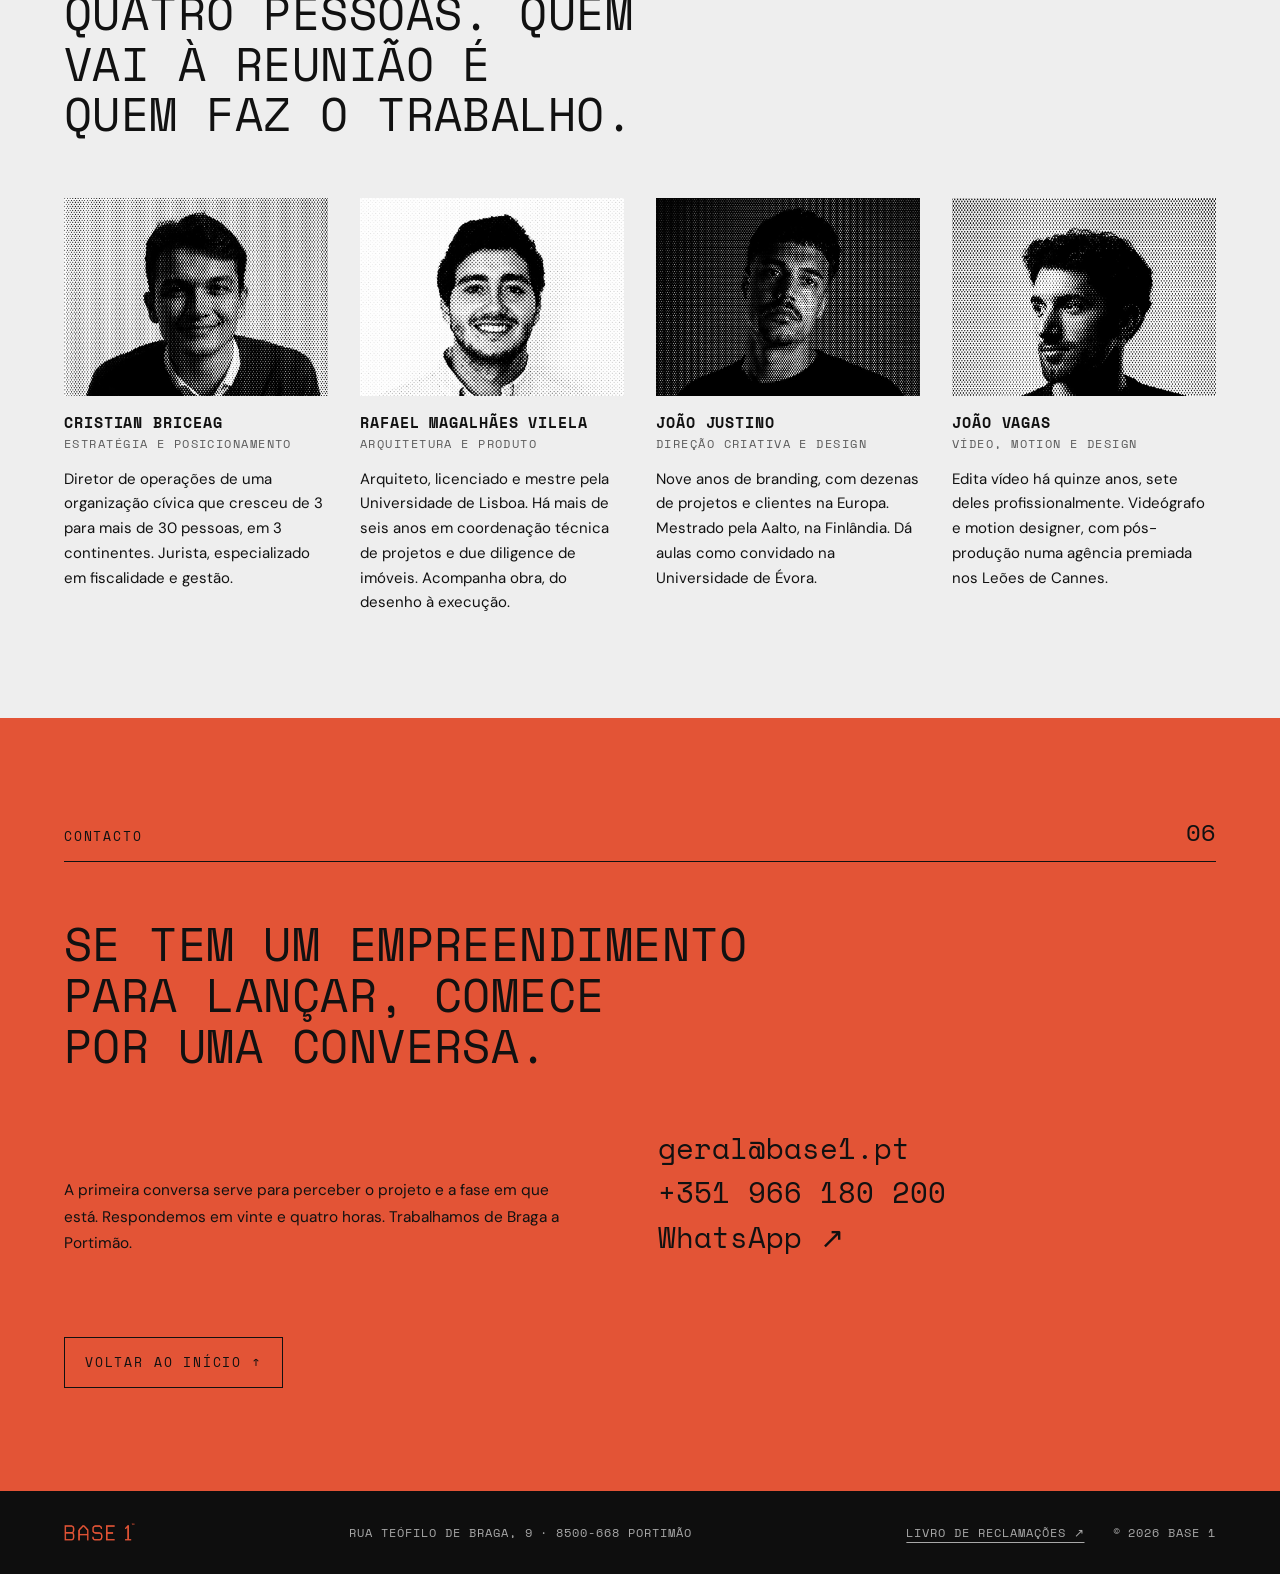
==== commit ef947861: "Email do site passa a geral@base1.pt Co-Authored-By: Claude Opus 5.5 <noreply@anthropic.com> Claude-" ====
--- a/index.html
+++ b/index.html
@@ -6,10 +6,12 @@
 <title>Base 1 · Preparamos empreendimentos para o mercado</title>
 <meta name="description" content="A Base 1 prepara empreendimentos imobiliários para o mercado: produto, posicionamento, marca, ativos de venda e lançamento. Um só parceiro, das plantas ao lançamento.">
 <meta name="theme-color" content="#0E0E0E">
+<link rel="canonical" href="https://base1.pt/">
 
 <meta property="og:type" content="website">
 <meta property="og:locale" content="pt_PT">
 <meta property="og:site_name" content="Base 1">
+<meta property="og:url" content="https://base1.pt/">
 <meta property="og:title" content="Base 1 · Preparamos empreendimentos para o mercado">
 <meta property="og:description" content="Produto, posicionamento, marca, ativos de venda e lançamento. Um só parceiro, das plantas ao lançamento.">
 <meta property="og:image" content="https://base1.pt/assets/img/og.jpg">
@@ -22,6 +24,28 @@
 <link rel="preload" href="assets/fonts/space-mono-400.woff2" as="font" type="font/woff2" crossorigin>
 <link rel="preload" href="assets/fonts/dm-sans-400.woff2" as="font" type="font/woff2" crossorigin>
 <link rel="stylesheet" href="assets/site.css?v=2026-10-27e">
+<script type="application/ld+json">
+{
+  "@context": "https://schema.org",
+  "@type": "ProfessionalService",
+  "name": "Base 1",
+  "url": "https://base1.pt/",
+  "logo": "https://base1.pt/assets/img/icon-512.png",
+  "image": "https://base1.pt/assets/img/og.jpg",
+  "description": "A Base 1 prepara empreendimentos imobiliários para o mercado: produto, posicionamento, marca, ativos de venda e lançamento.",
+  "email": "geral@base1.pt",
+  "telephone": "+351966180200",
+  "address": {
+    "@type": "PostalAddress",
+    "streetAddress": "Rua Teófilo de Braga, 9",
+    "postalCode": "8500-668",
+    "addressLocality": "Portimão",
+    "addressCountry": "PT"
+  },
+  "areaServed": "PT",
+  "knowsAbout": ["Posicionamento de empreendimentos imobiliários", "Branding imobiliário", "Ativos de venda", "Lançamento de empreendimentos"]
+}
+</script>
 </head>
 <body>
 <a class="skip" href="#conteudo">Saltar para o conteúdo</a>
@@ -46,7 +70,7 @@
       <p class="hero-aside">Revemos o produto à luz do posicionamento e preparamos a marca e os ativos para o vender. Quanto mais cedo entramos, mais podemos mudar.</p>
     </div>
     <div class="hero-foot">
-      <span class="contacts"><span>base1portugal@gmail.com</span><span>+351 966 180 200</span></span>
+      <span class="contacts"><span>geral@base1.pt</span><span>+351 966 180 200</span></span>
       <a class="label" href="#caso">Ver o caso ↓</a>
     </div>
   </div>
@@ -255,7 +279,7 @@
   <div class="wrap invite-row">
     <p class="t-m">Está a preparar um empreendimento? Falamos sobre a fase em que está.</p>
     <div class="invite-links label">
-      <a href="mailto:base1portugal@gmail.com">Email</a>
+      <a href="mailto:geral@base1.pt">Email</a>
       <a href="tel:+351966180200">Telefone</a>
       <a href="https://wa.me/351966180200" target="_blank" rel="noopener">WhatsApp ↗</a>
     </div>
@@ -339,7 +363,7 @@
     <div class="row contact-row">
       <p class="body">A primeira conversa serve para perceber o projeto e a fase em que está. Respondemos em vinte e quatro horas. Trabalhamos de Braga a Portimão.</p>
       <div class="contact-lines">
-        <a href="mailto:base1portugal@gmail.com">base1portugal@gmail.com</a>
+        <a href="mailto:geral@base1.pt">geral@base1.pt</a>
         <a href="tel:+351966180200">+351 966 180 200</a>
         <a href="https://wa.me/351966180200" target="_blank" rel="noopener">WhatsApp ↗</a>
       </div>
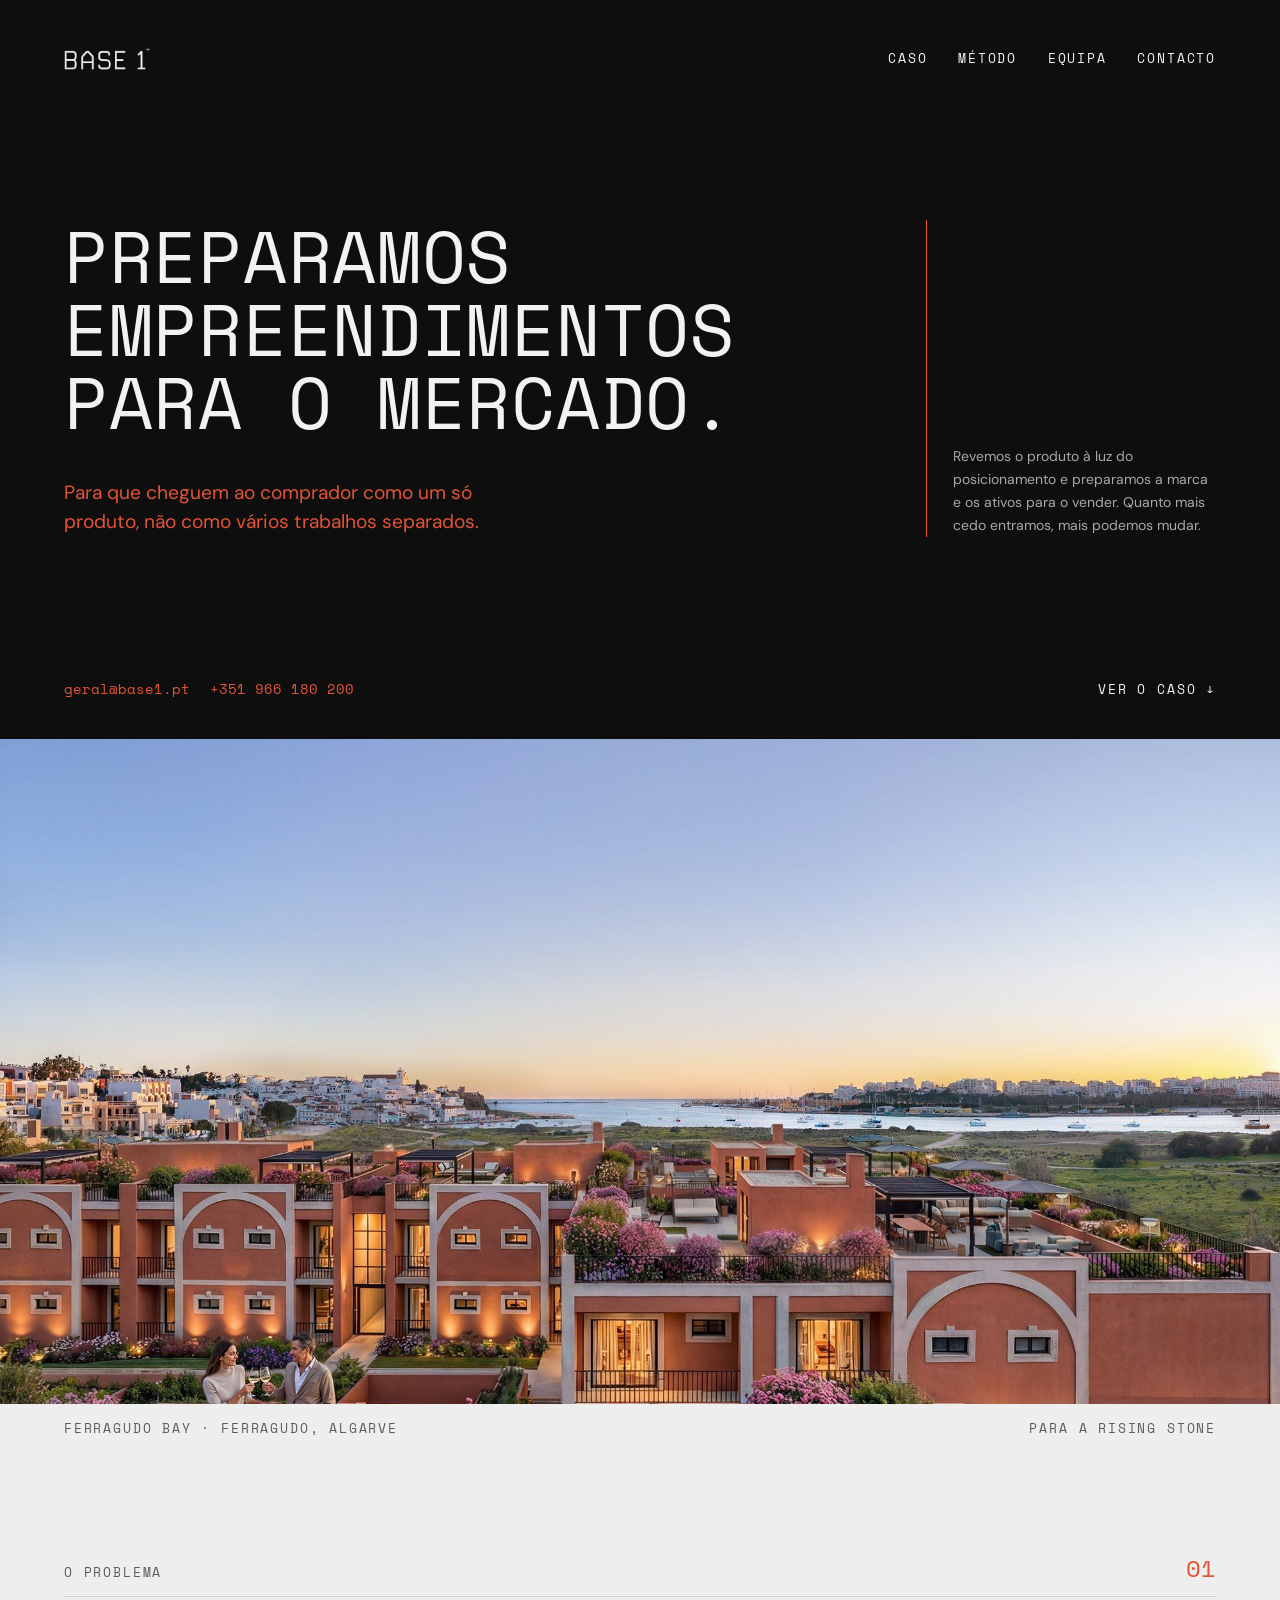
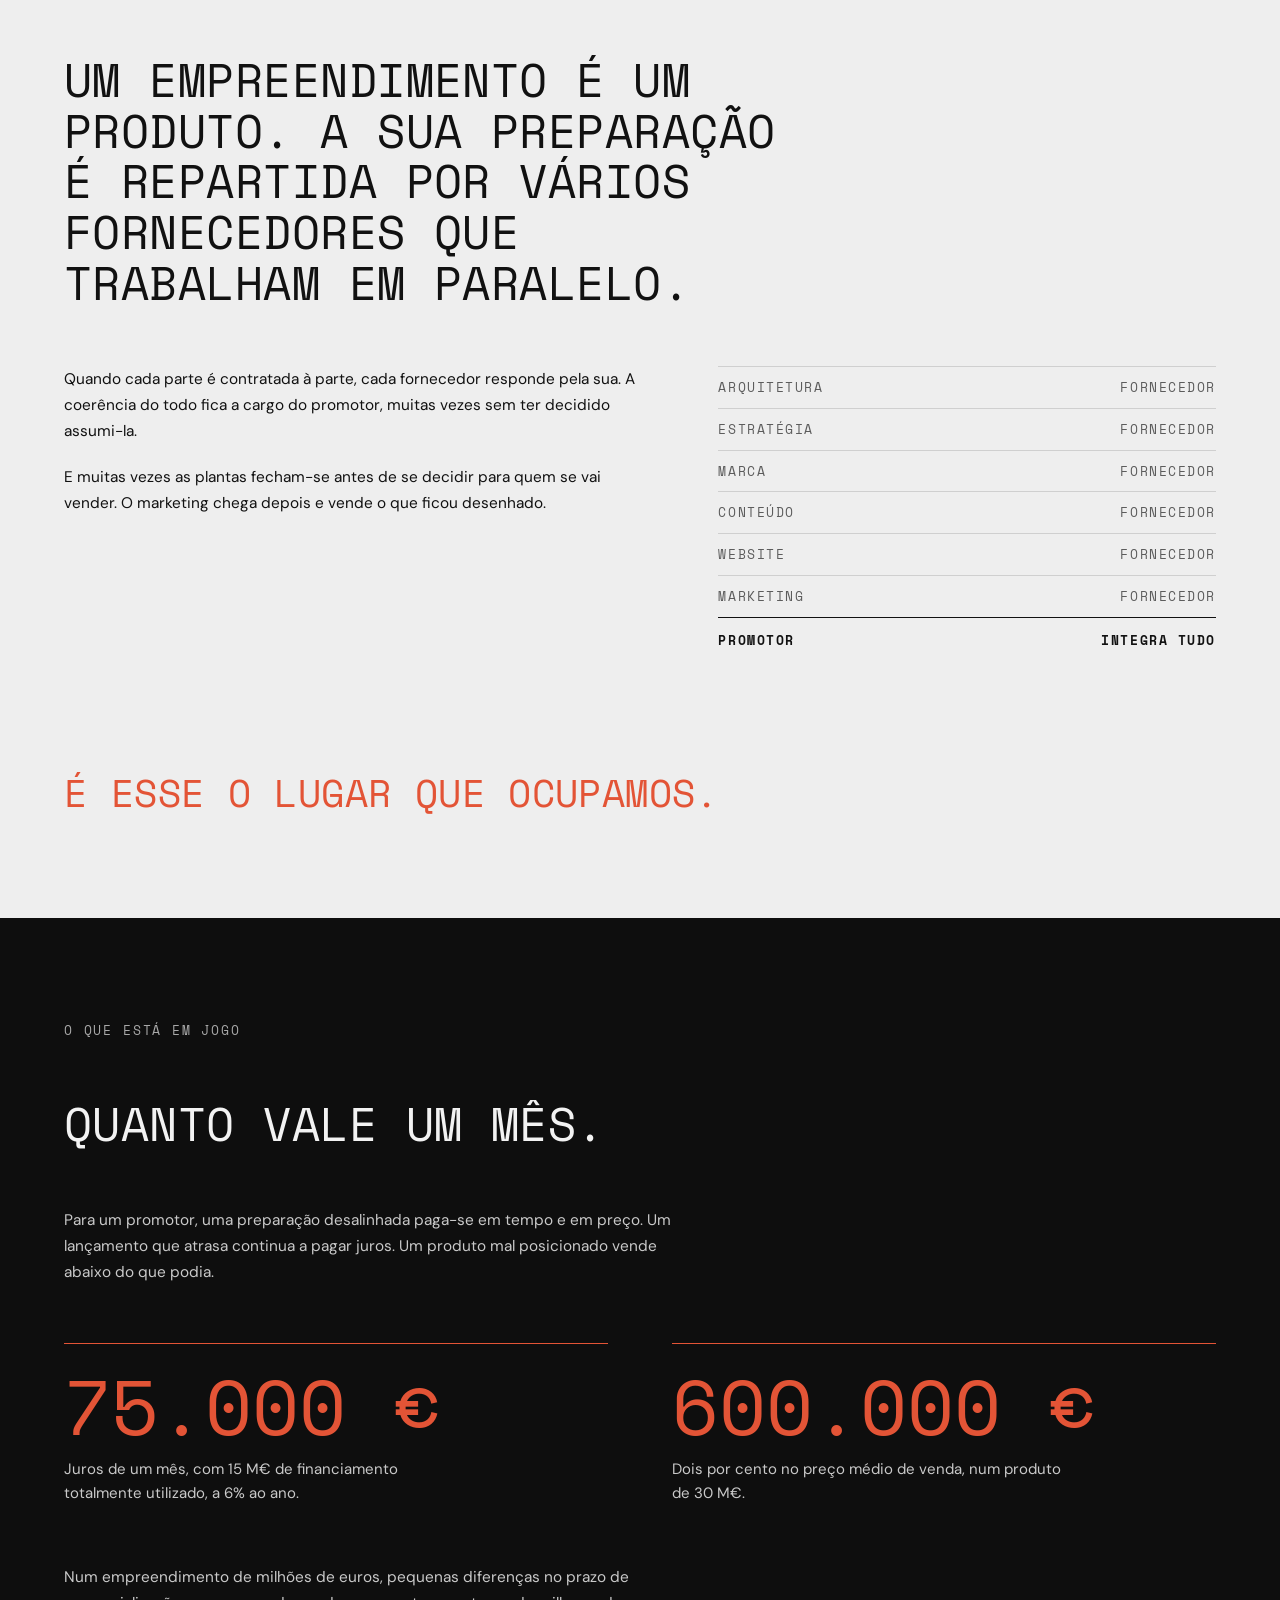
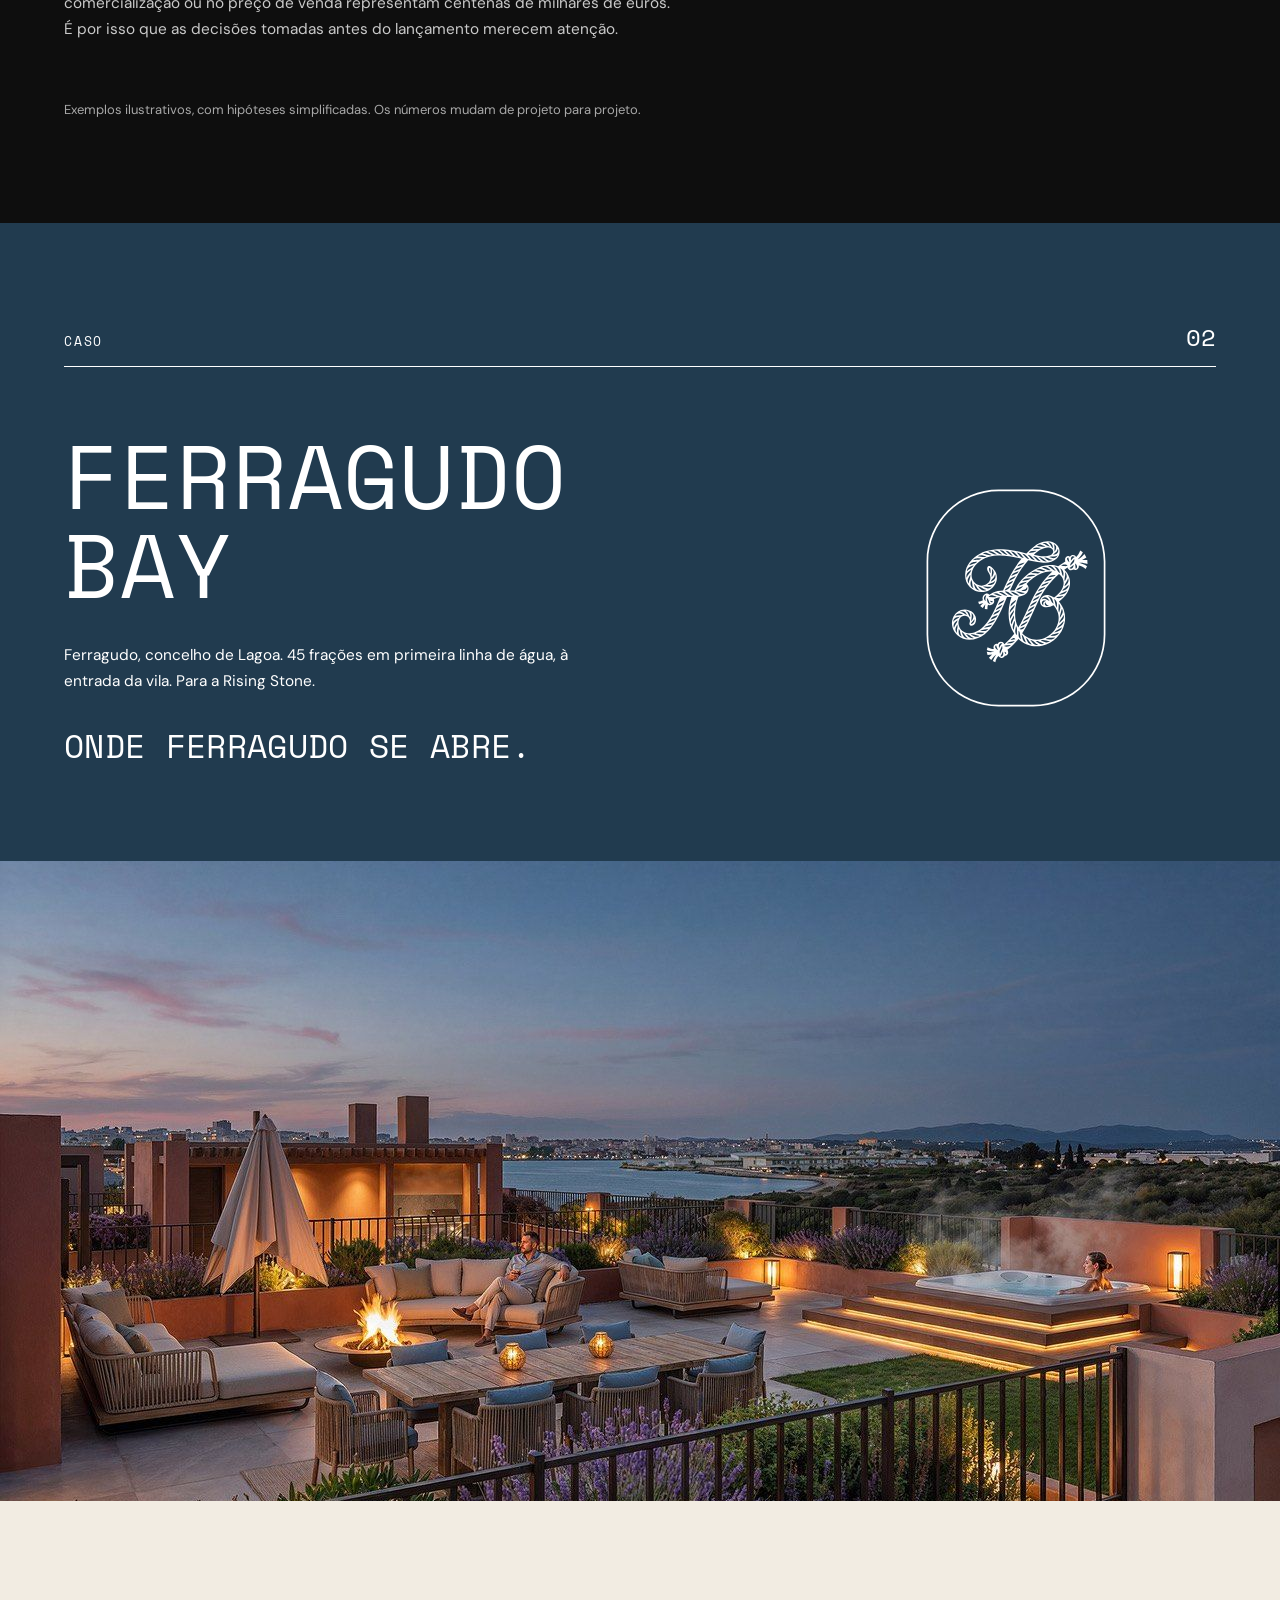
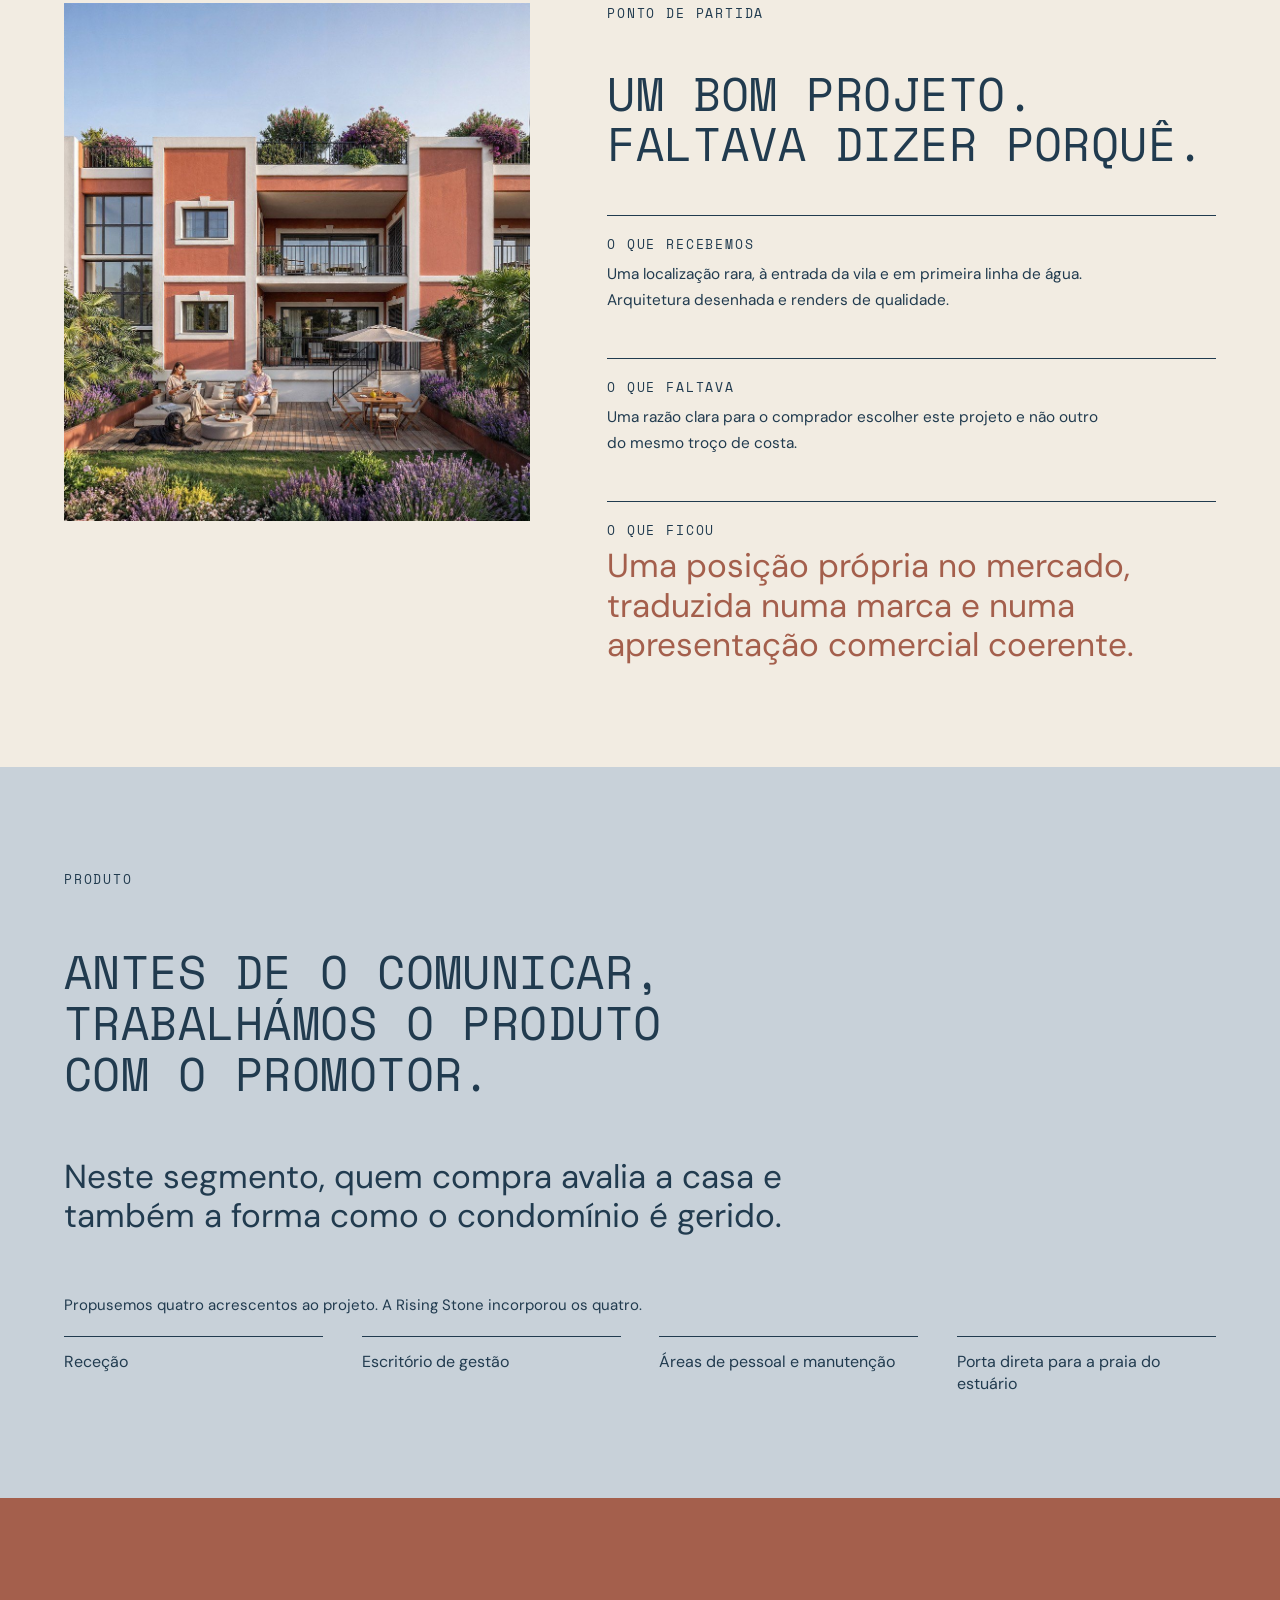
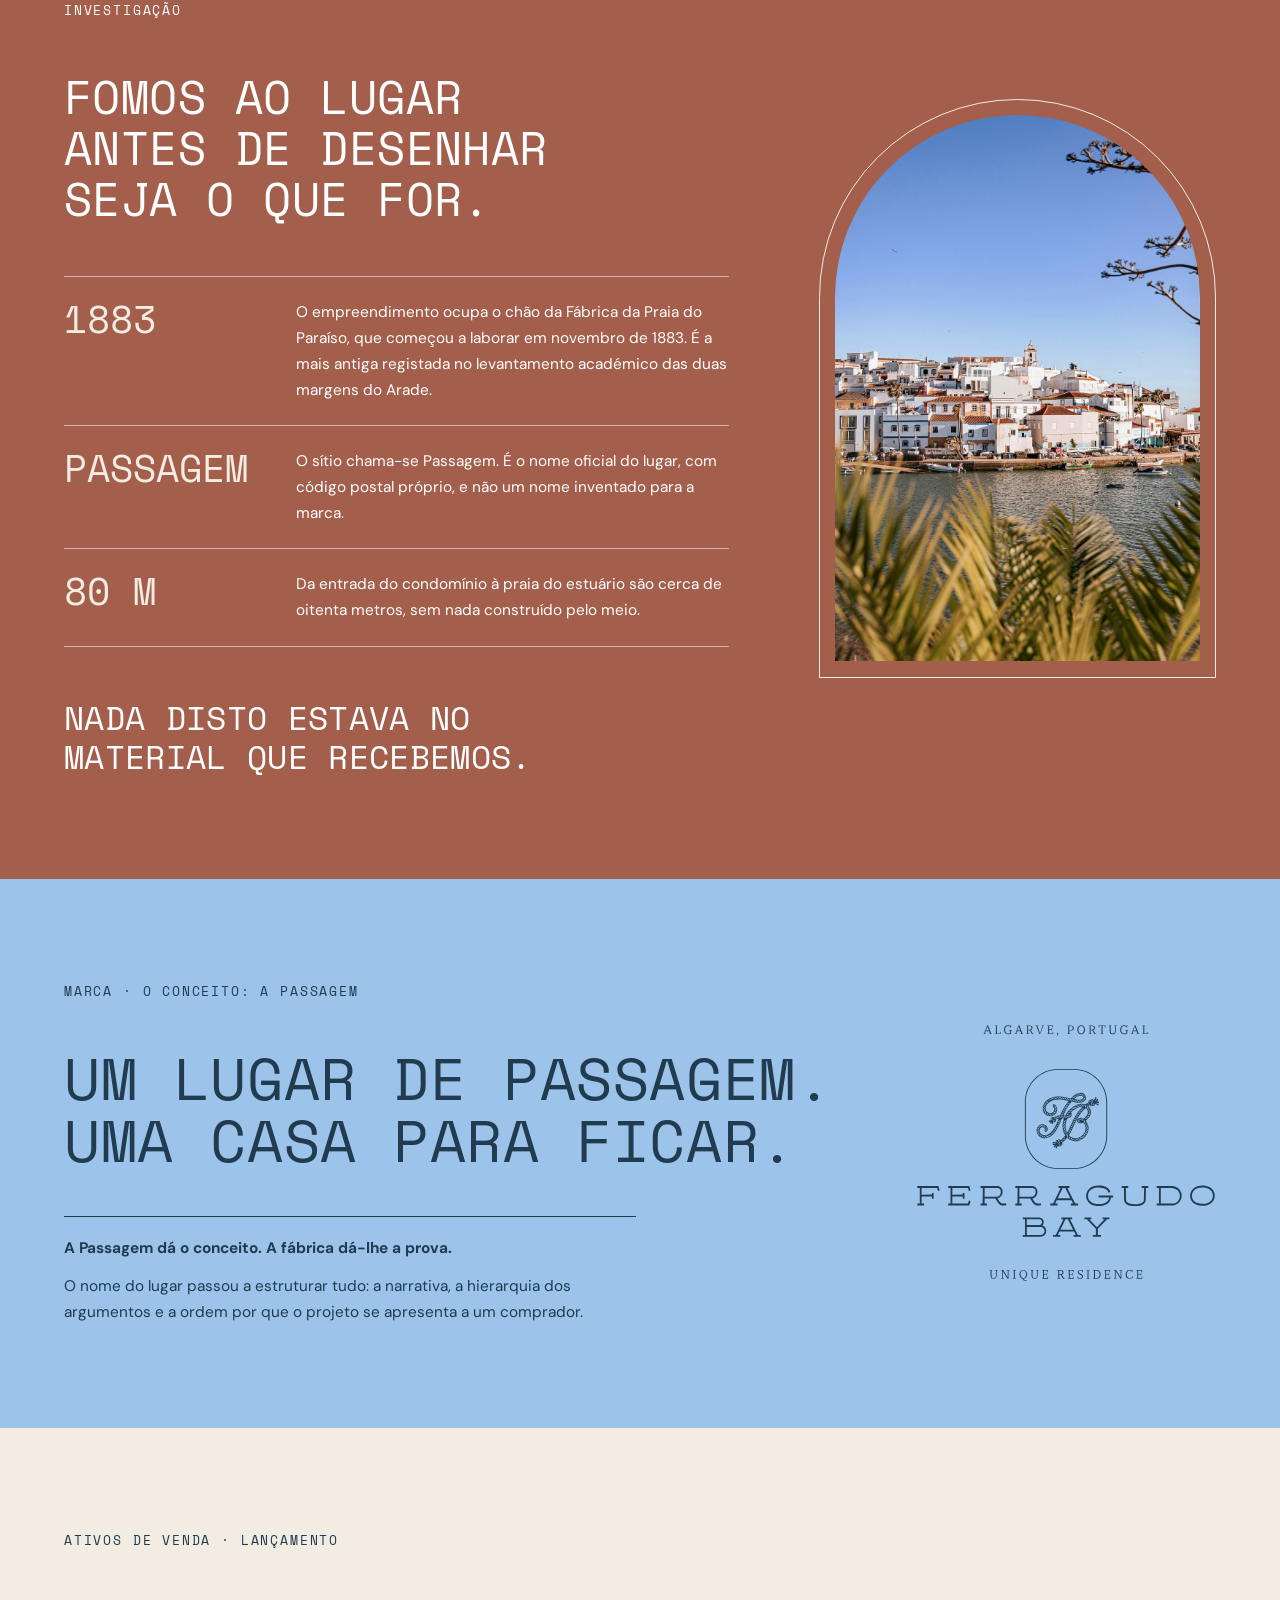
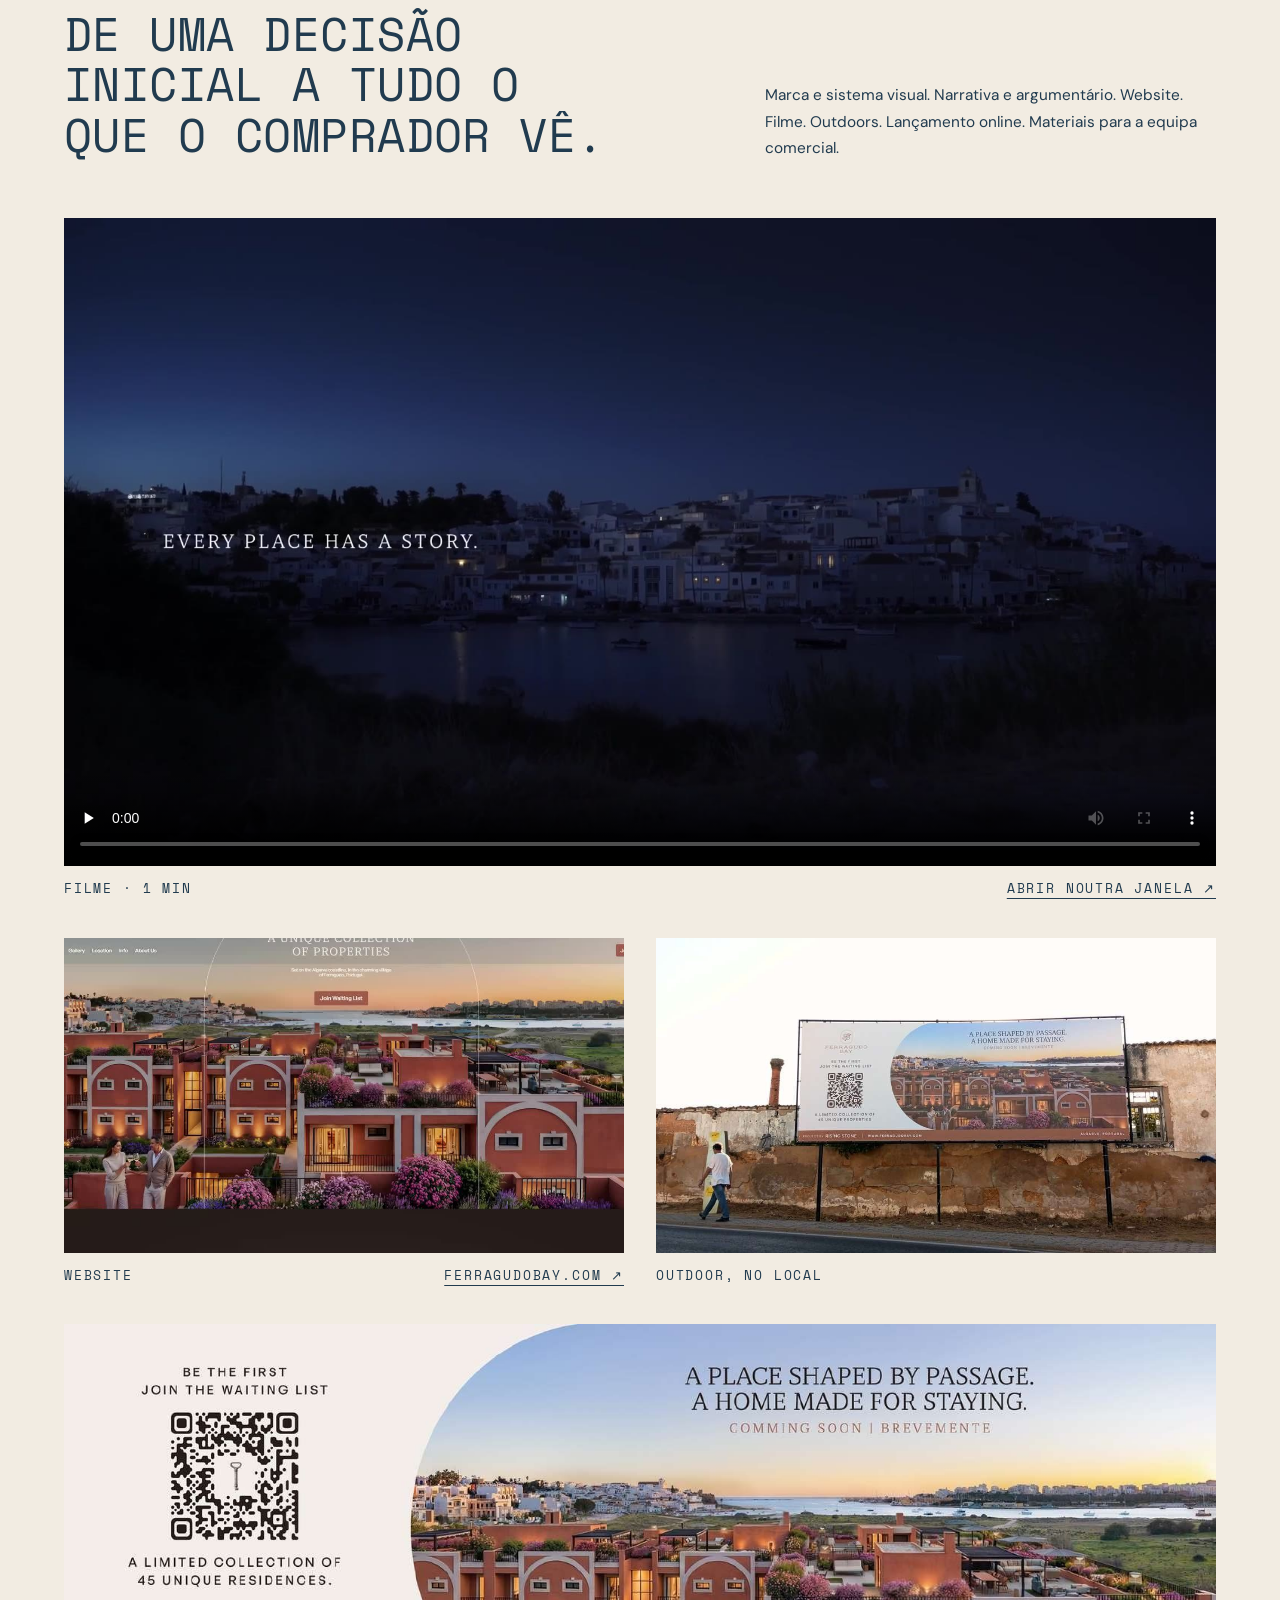
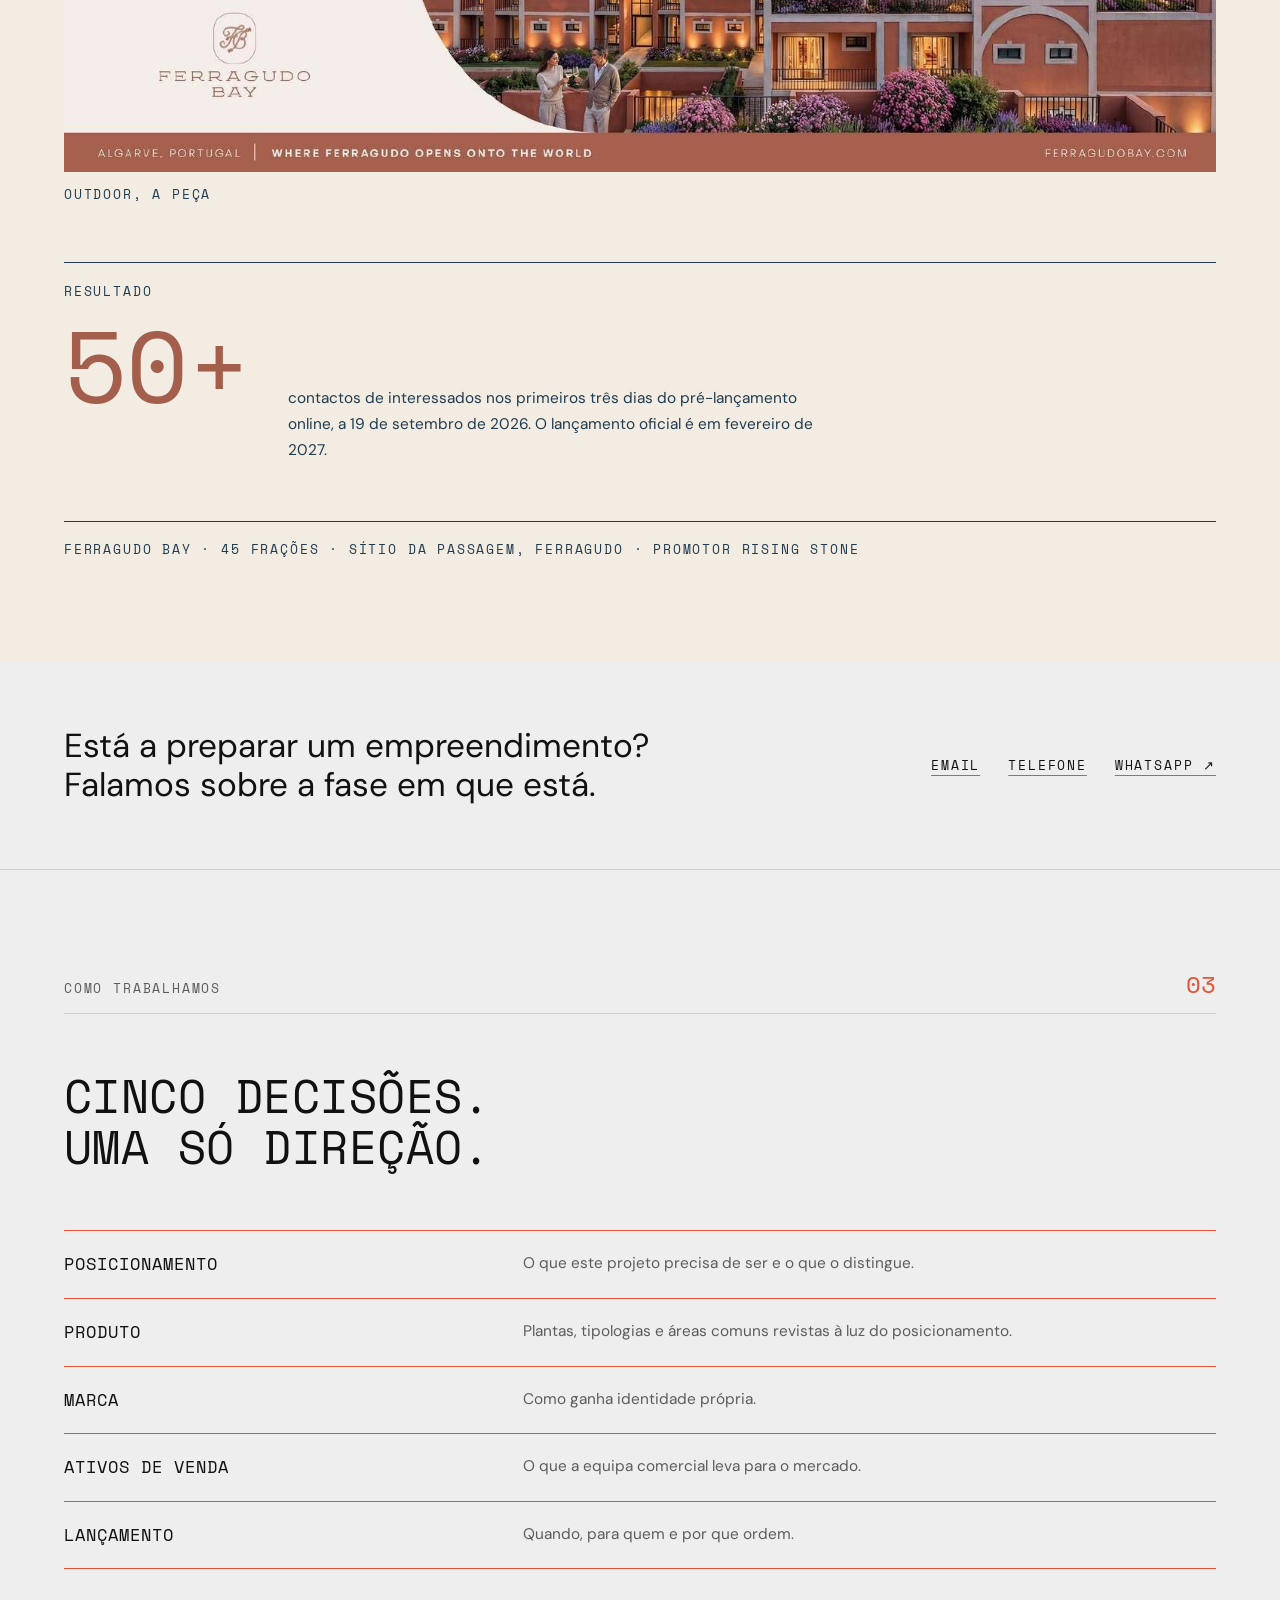
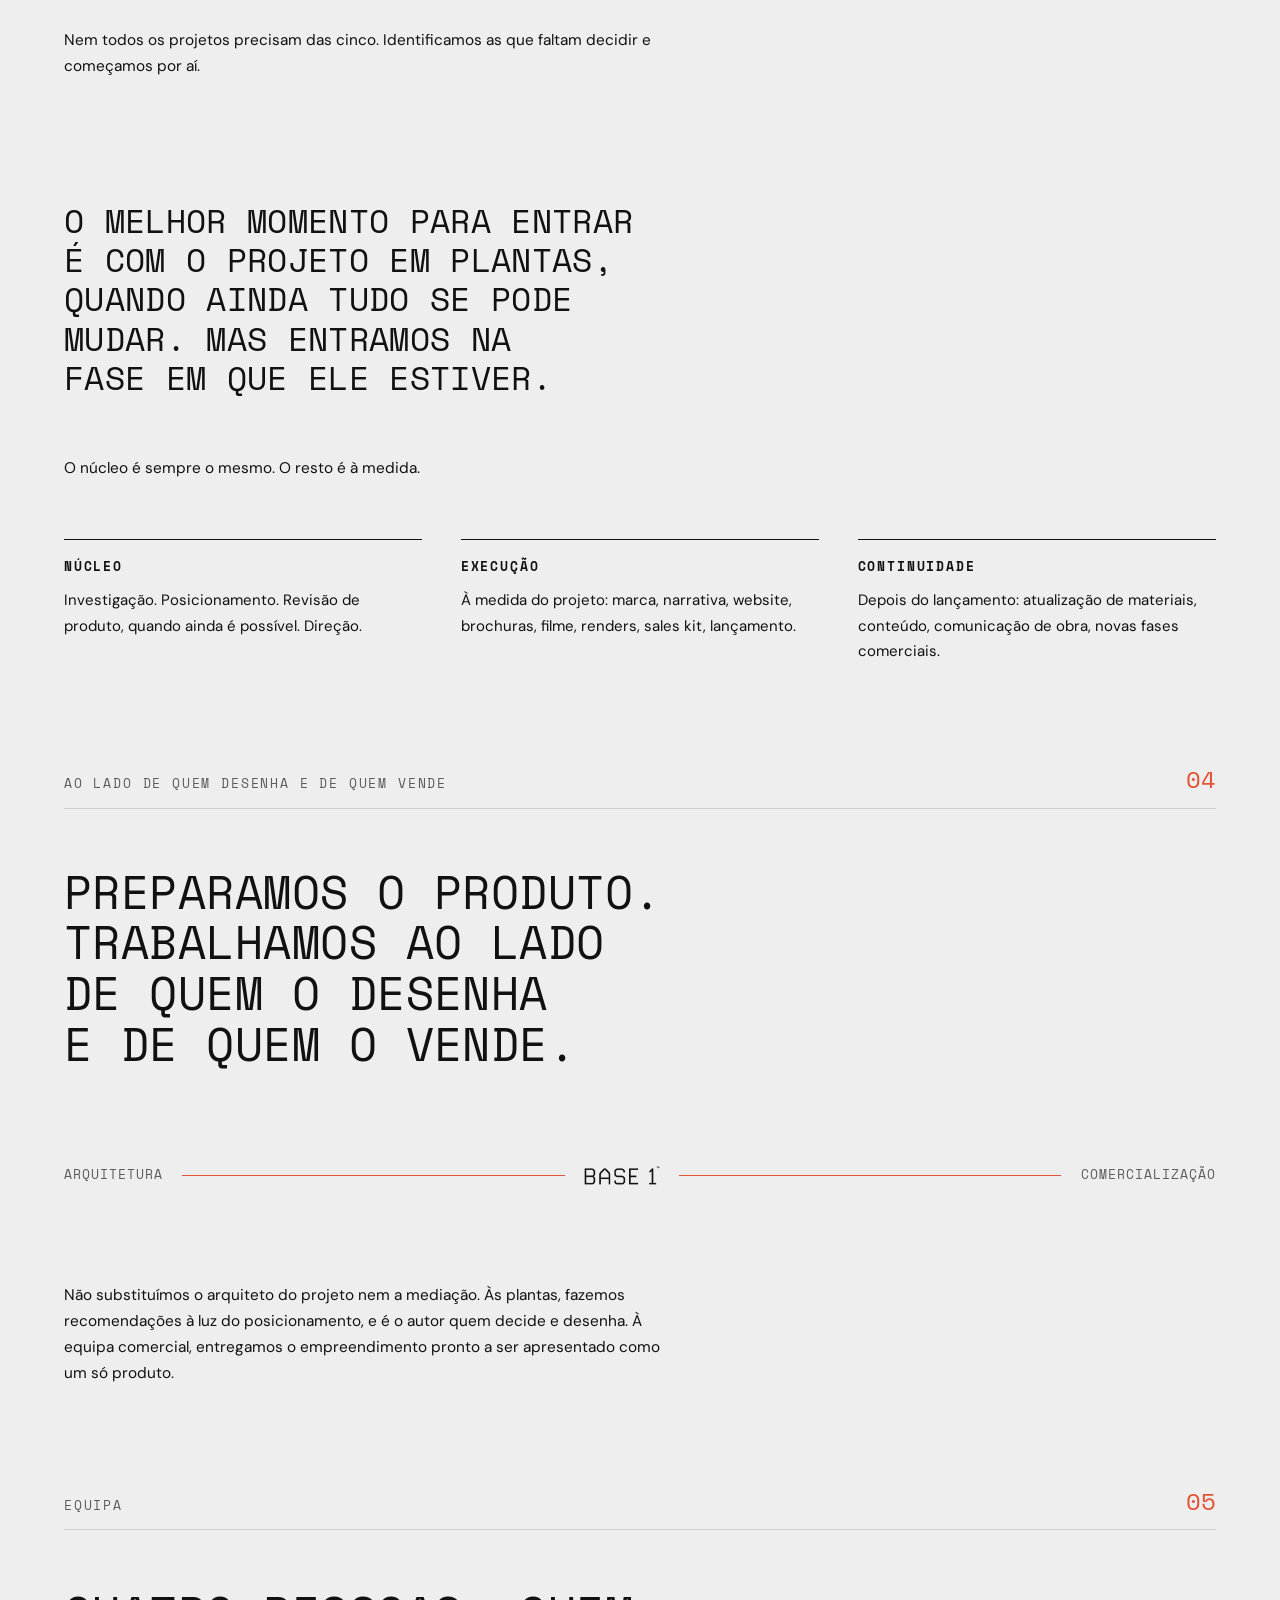
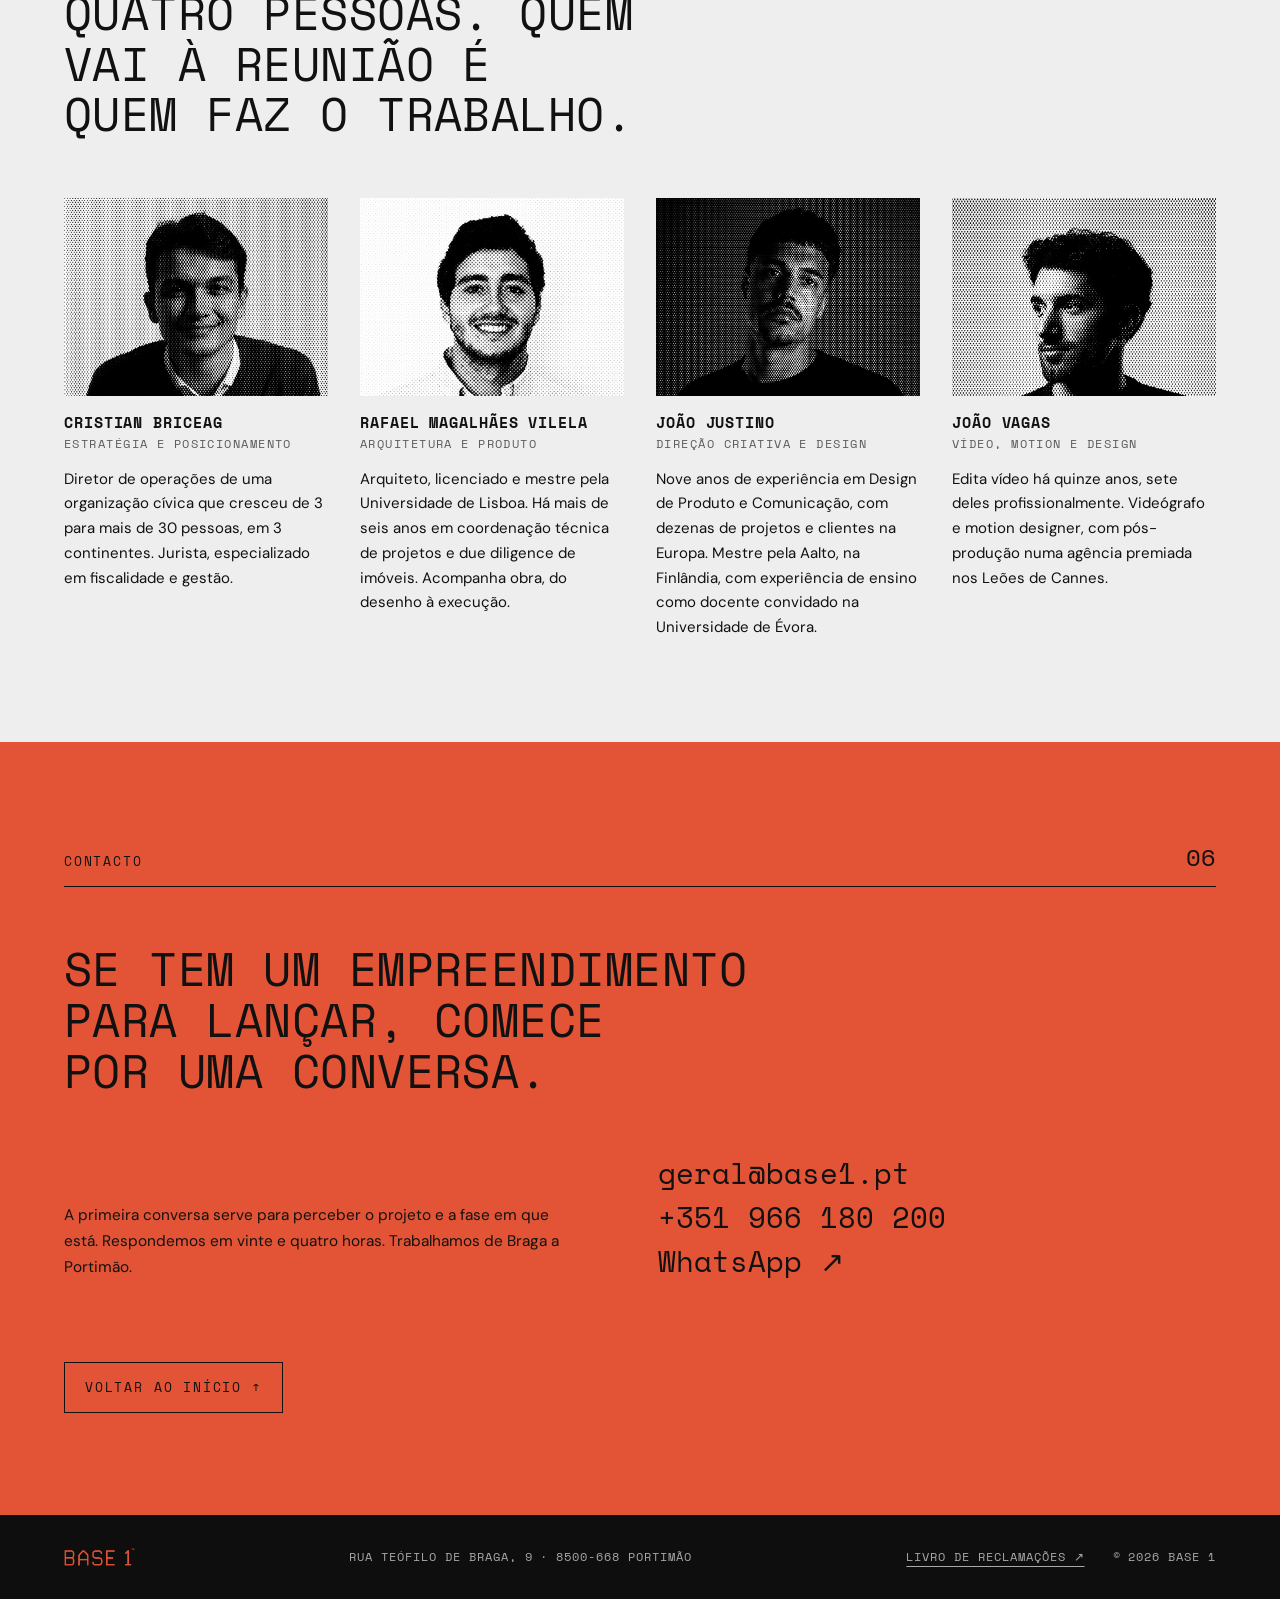
==== commit 34f374ec: "Equipa: novo texto do João Justino Co-Authored-By: Claude Opus 5.5 <noreply@anthropic.com> Claude-Se" ====
--- a/index.html
+++ b/index.html
@@ -344,7 +344,7 @@
       <div class="person">
         <img src="assets/img/equipa-justino.jpg" width="900" height="675" loading="lazy" alt="Retrato de João Justino">
         <div><span class="name">João Justino</span><span class="role">Direção criativa e design</span></div>
-        <p>Nove anos de branding, com dezenas de projetos e clientes na Europa. Mestrado pela Aalto, na Finlândia. Dá aulas como convidado na Universidade de Évora.</p>
+        <p>Nove anos de experiência em Design de Produto e Comunicação, com dezenas de projetos e clientes na Europa. Mestre pela Aalto, na Finlândia, com experiência de ensino como docente convidado na Universidade de Évora.</p>
       </div>
       <div class="person">
         <img src="assets/img/equipa-vagas.jpg" width="900" height="675" loading="lazy" alt="Retrato de João Vagas">
